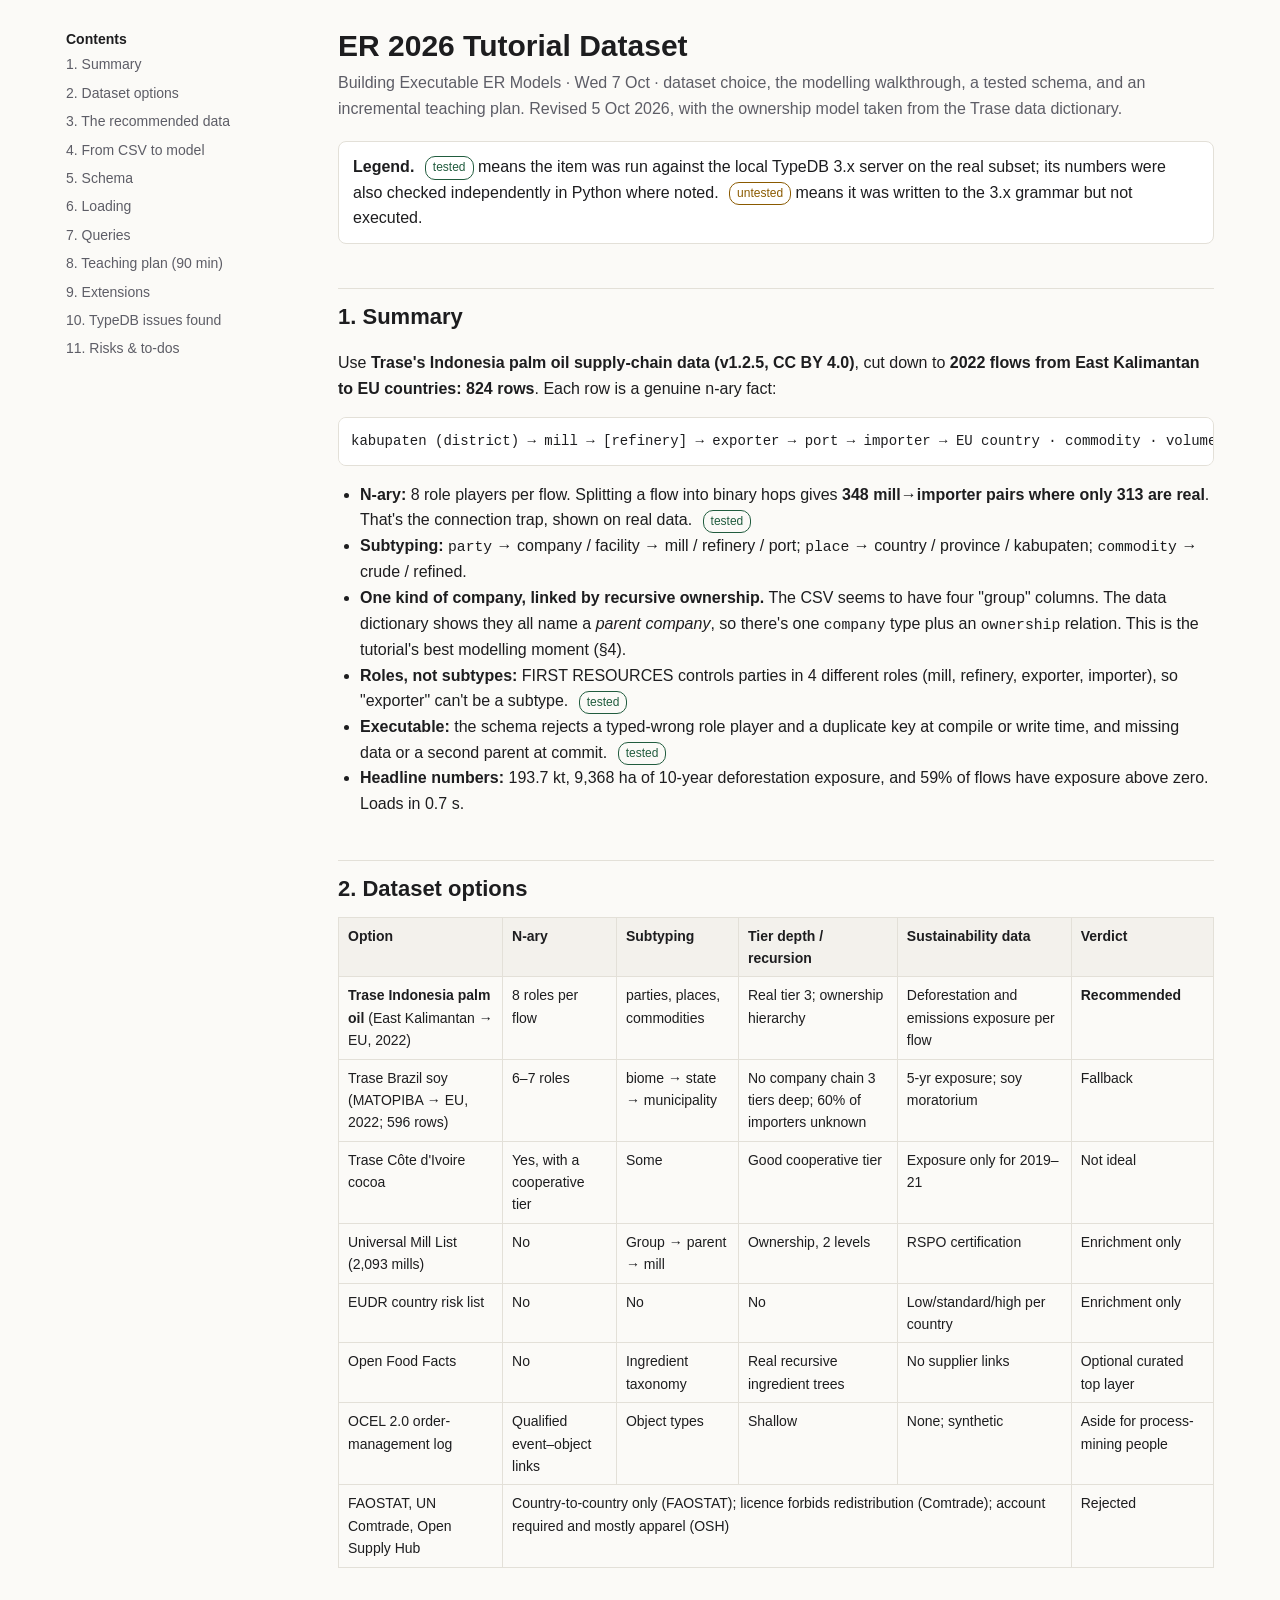
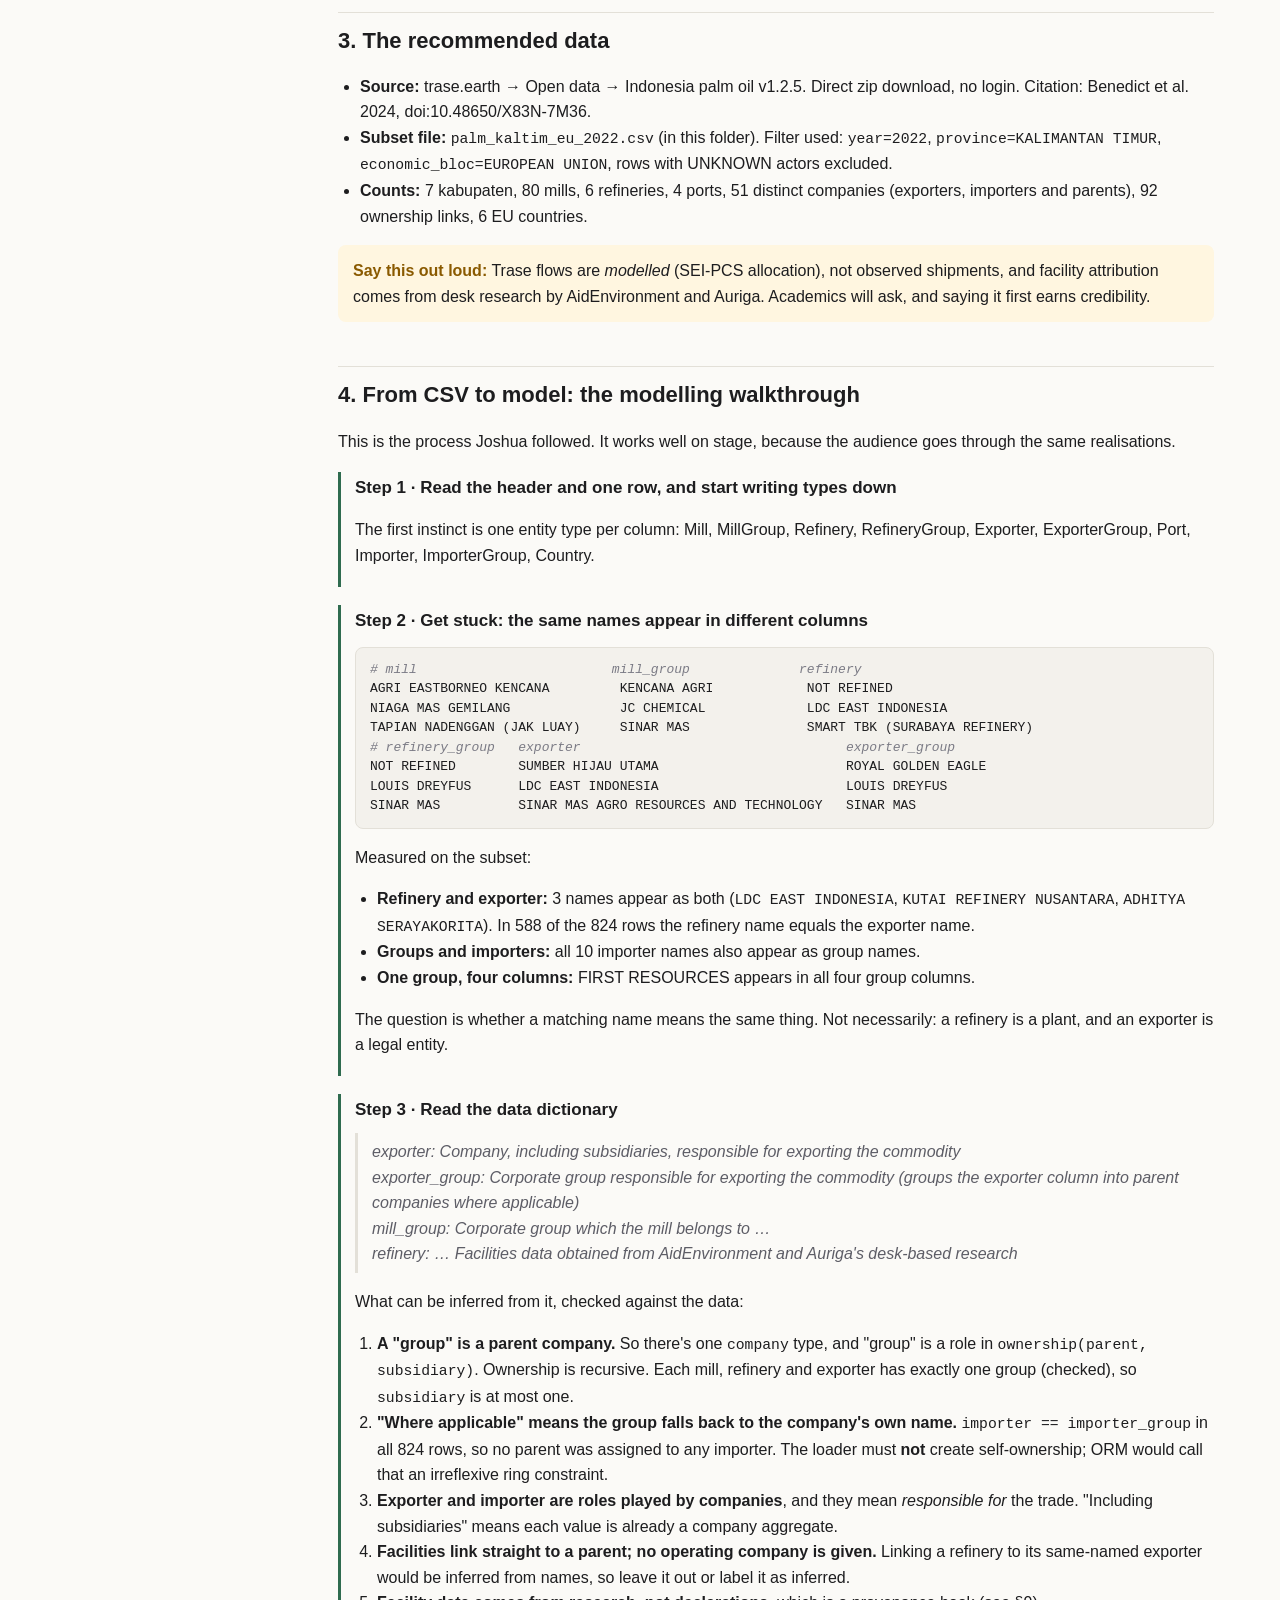
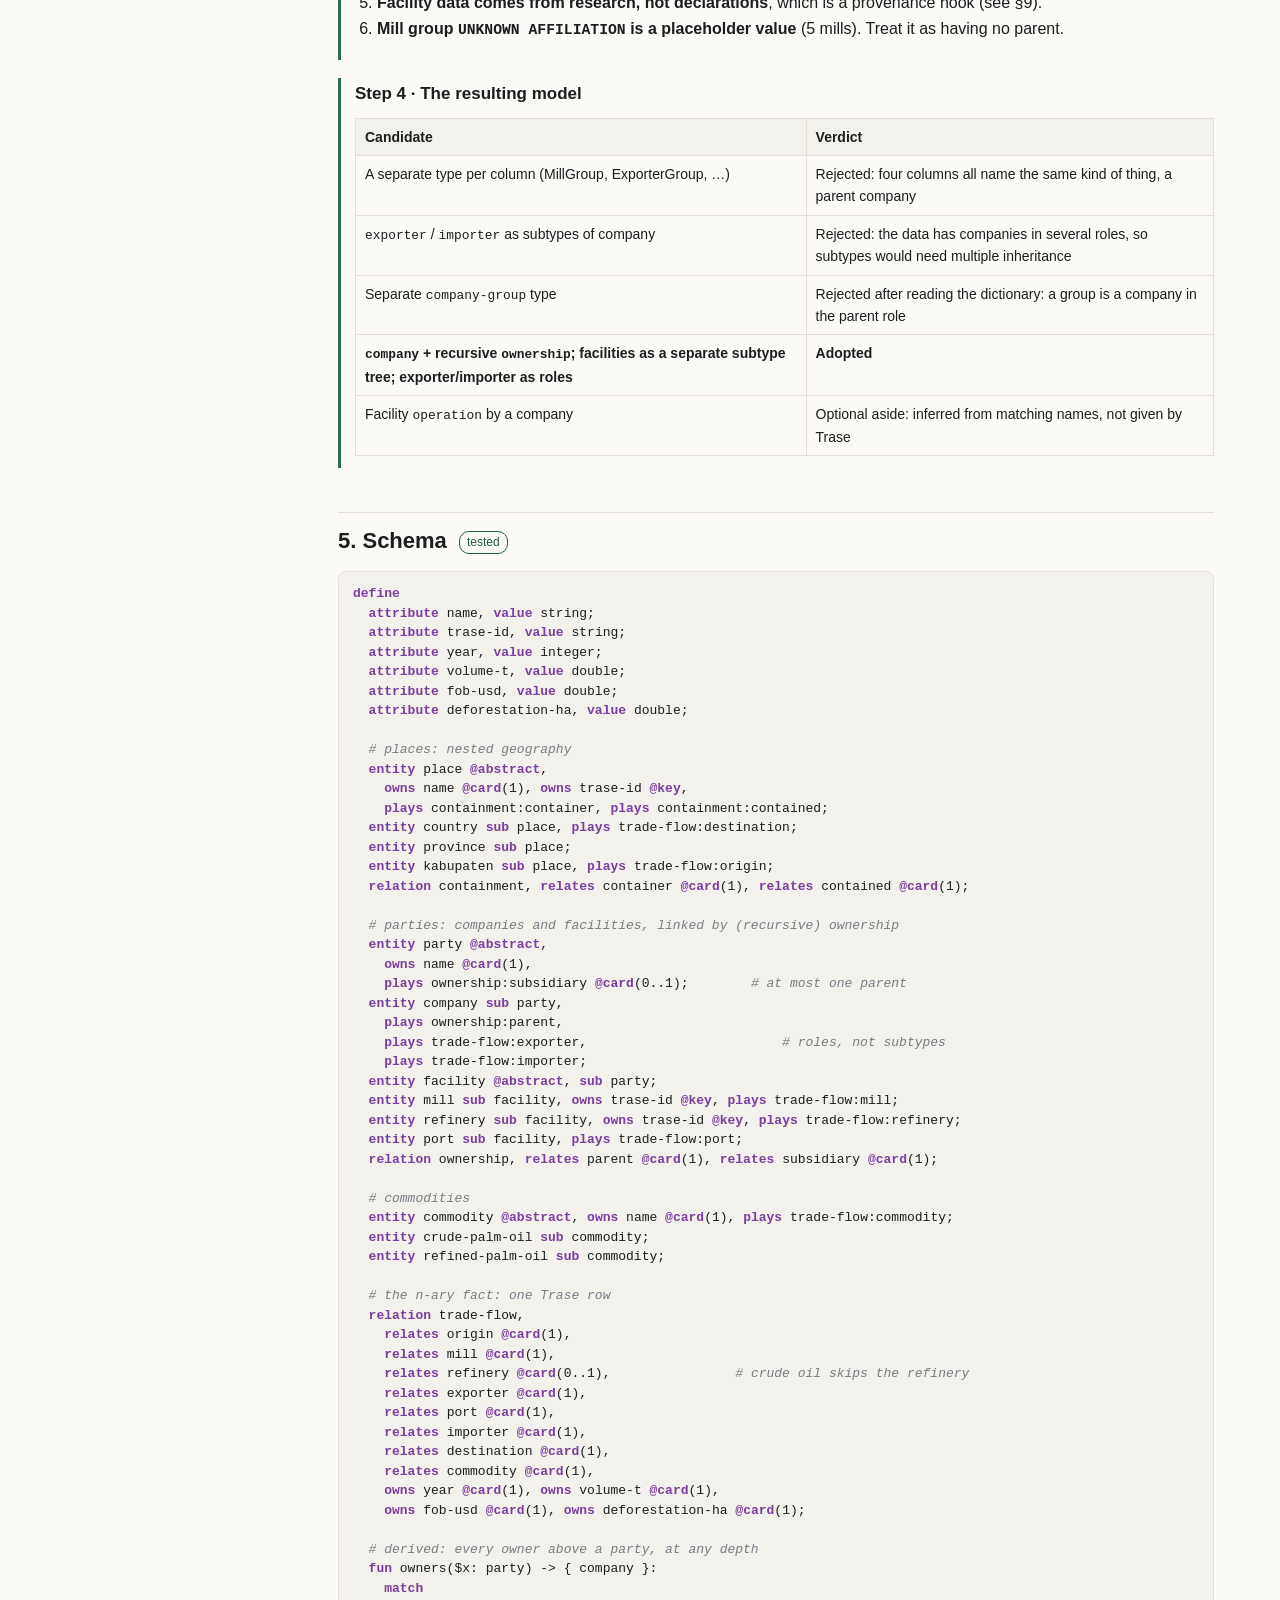
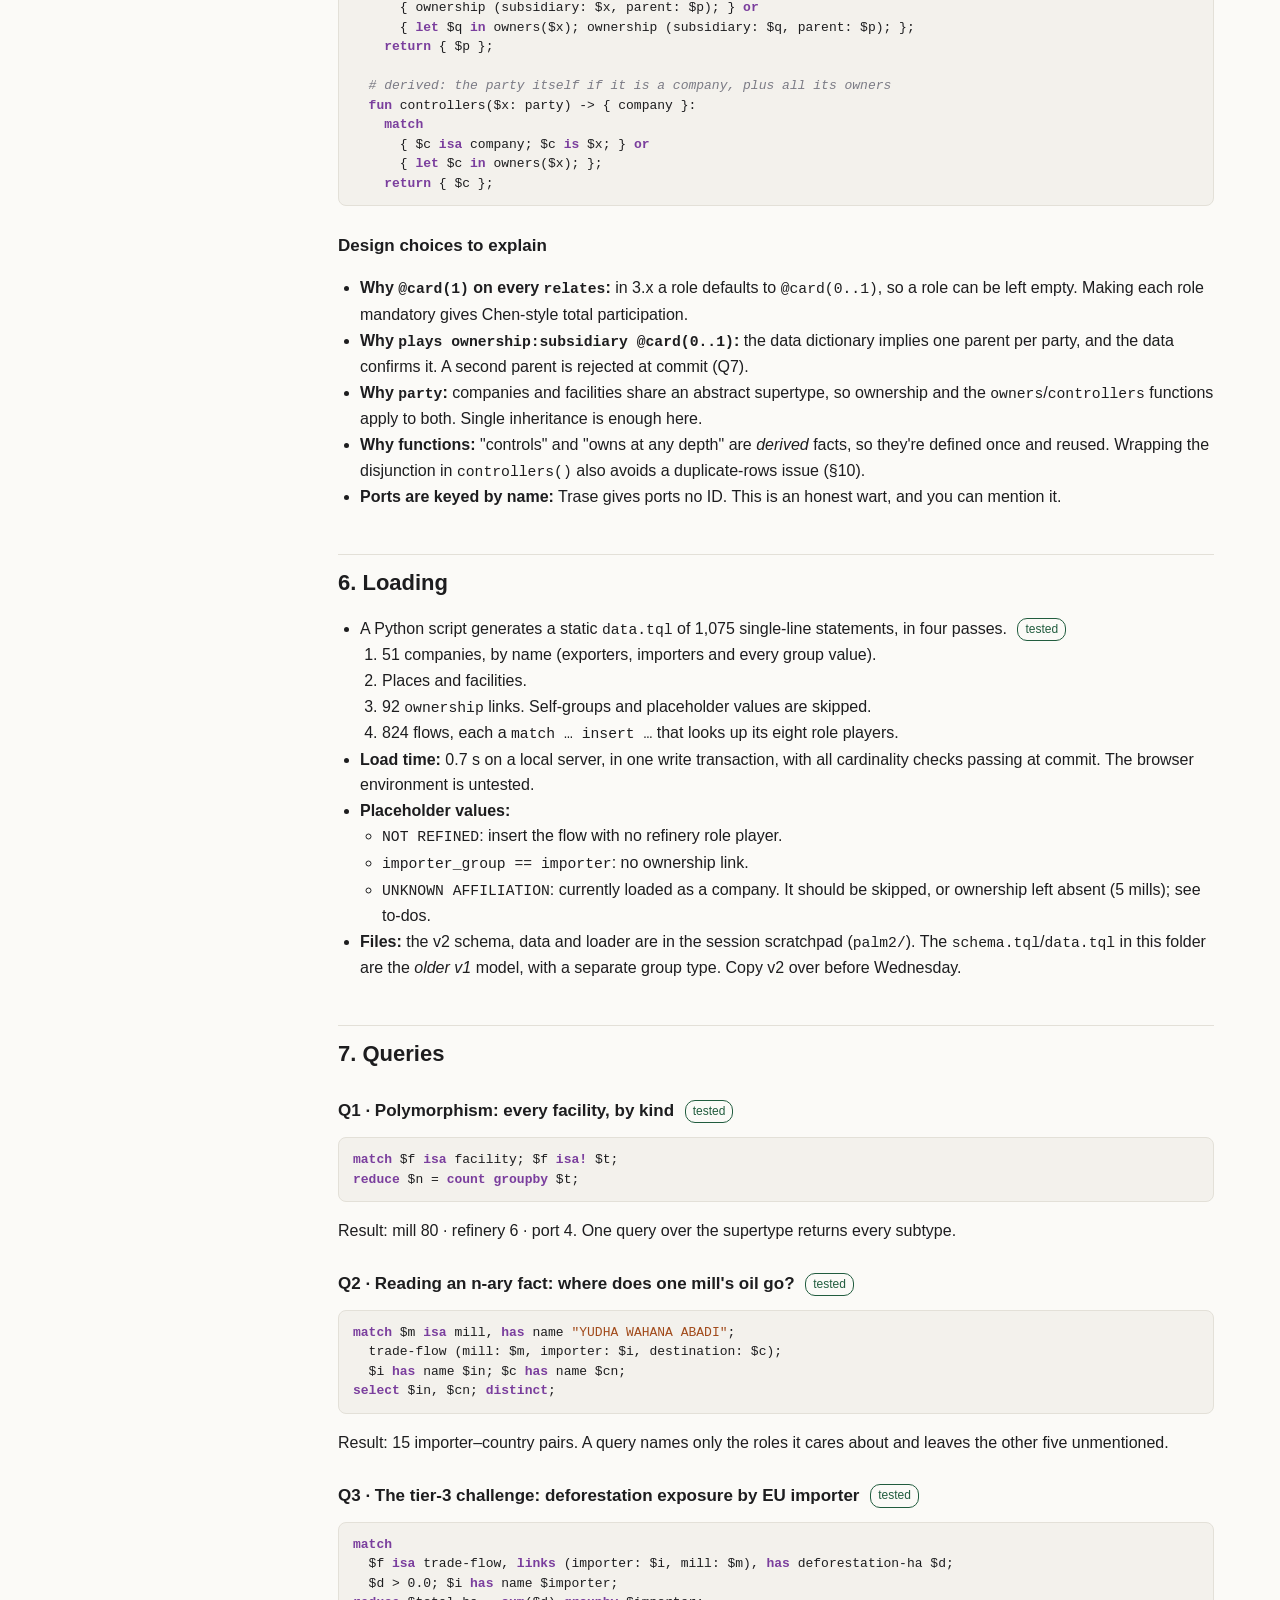
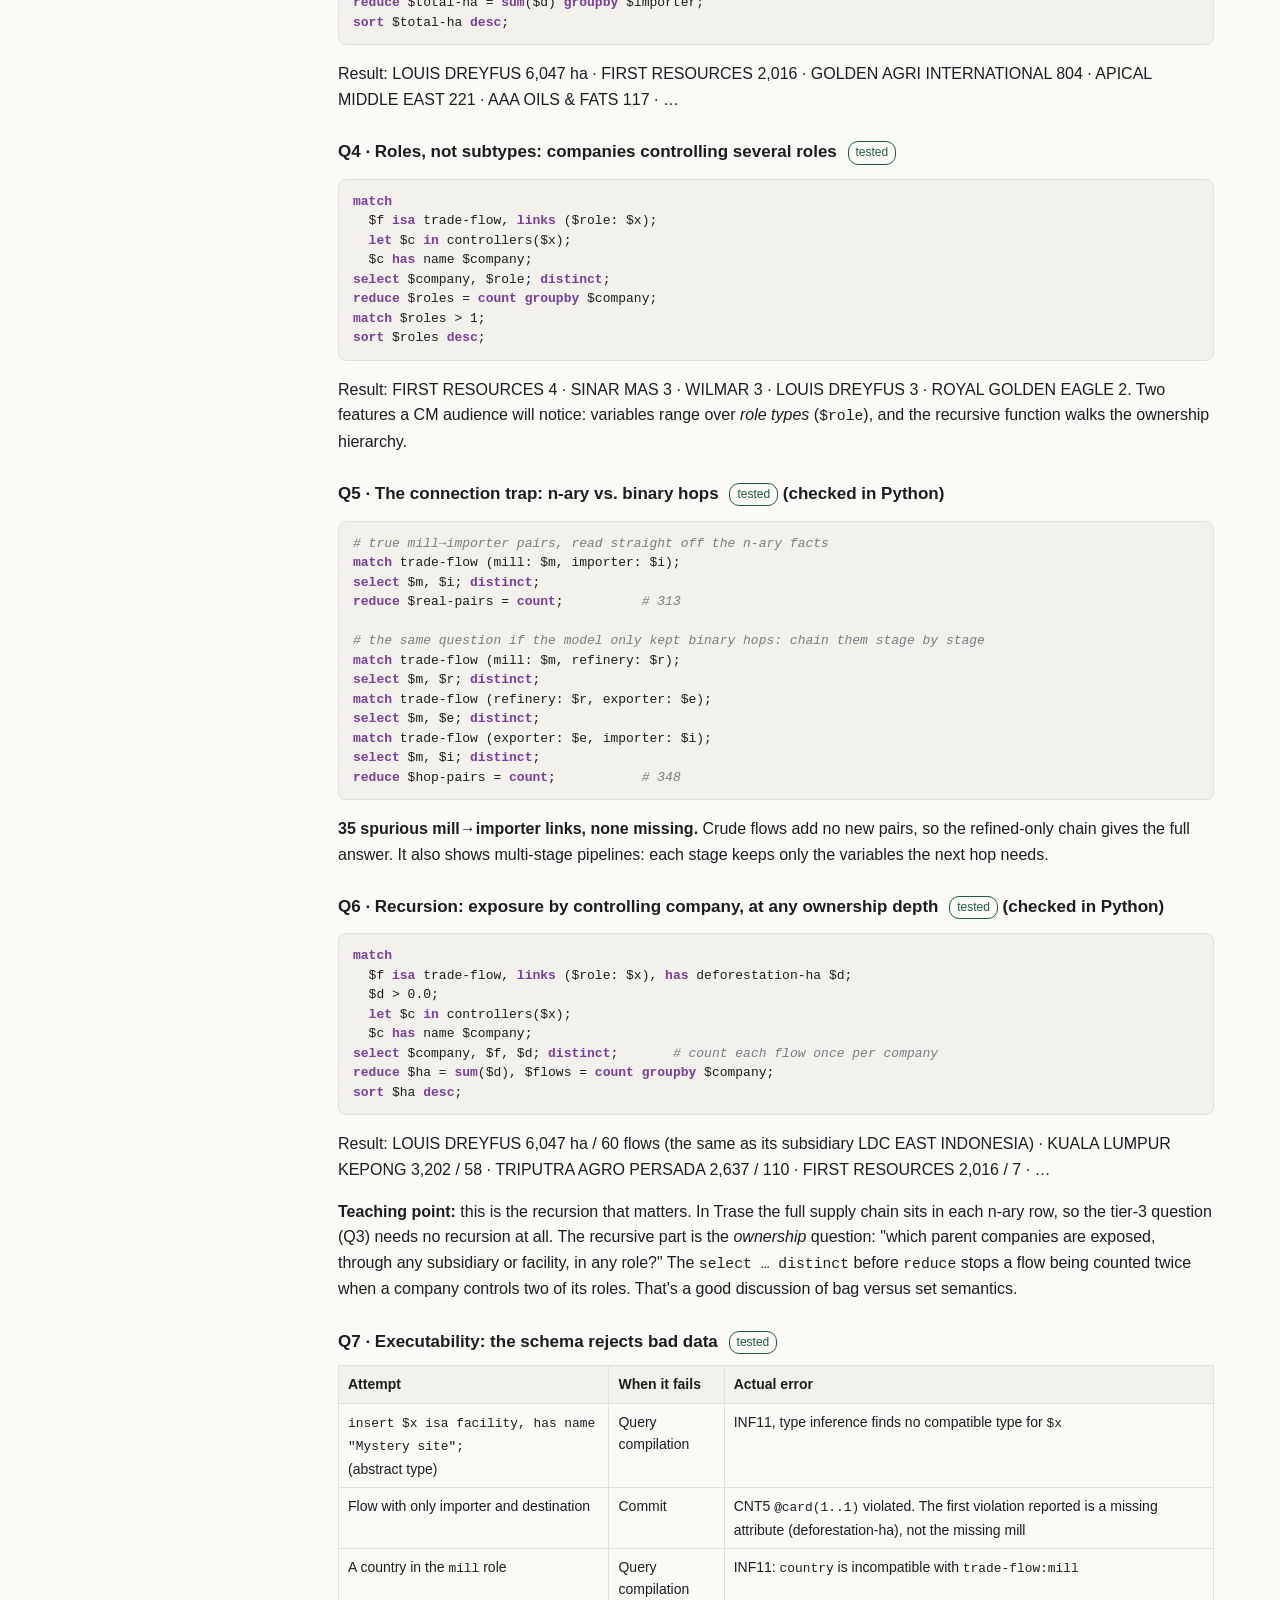
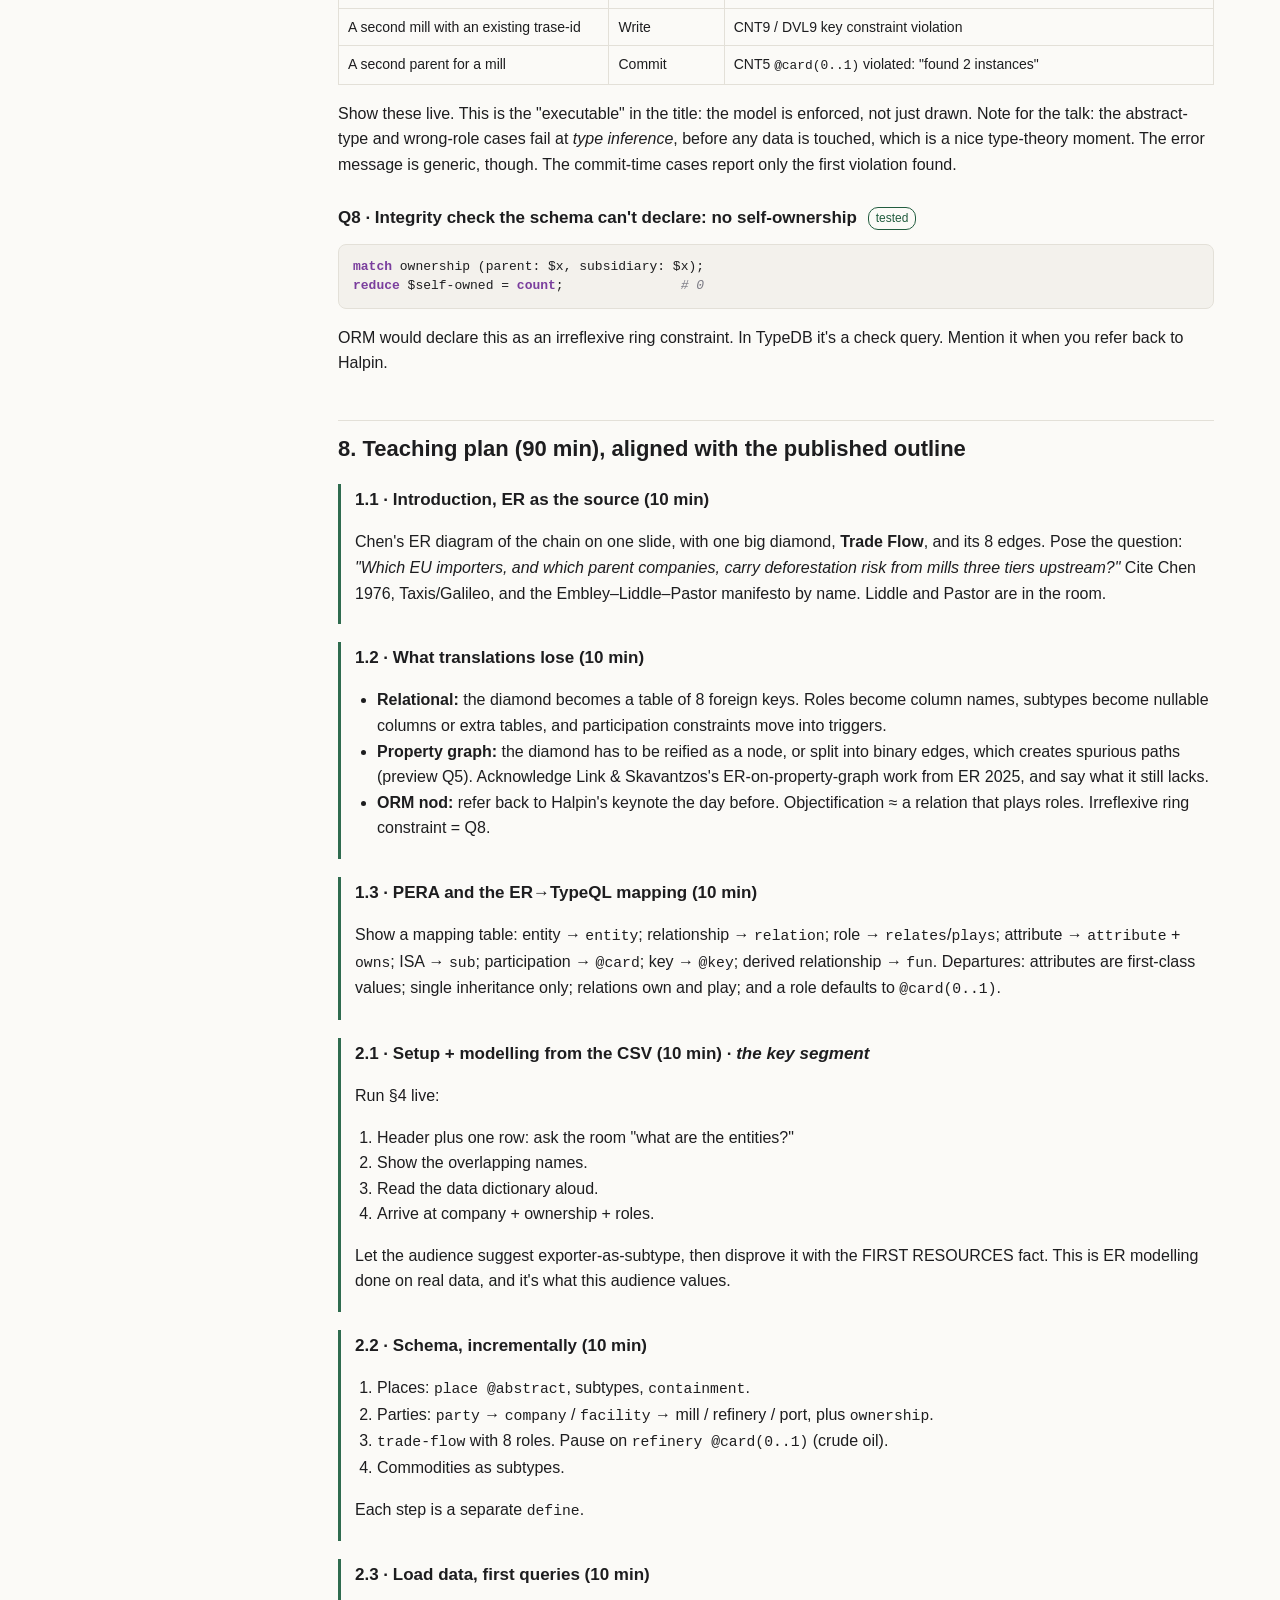
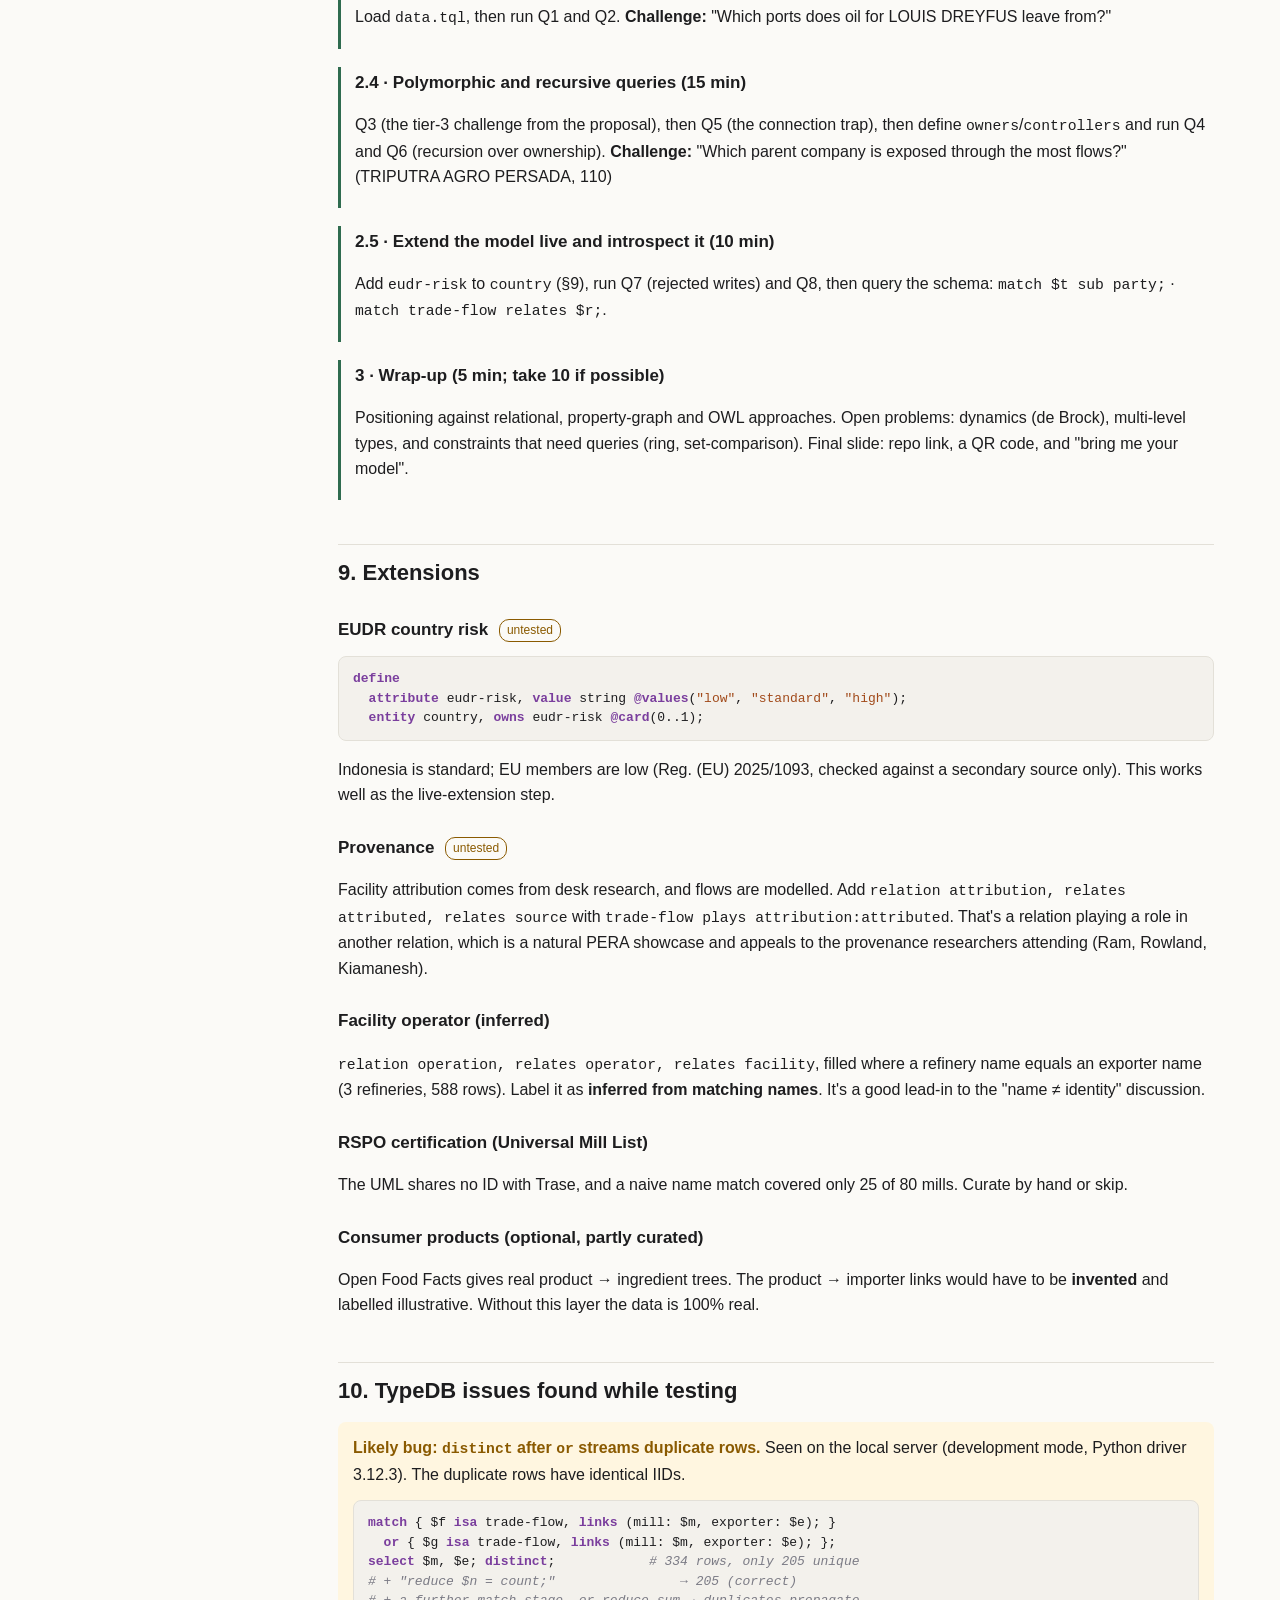
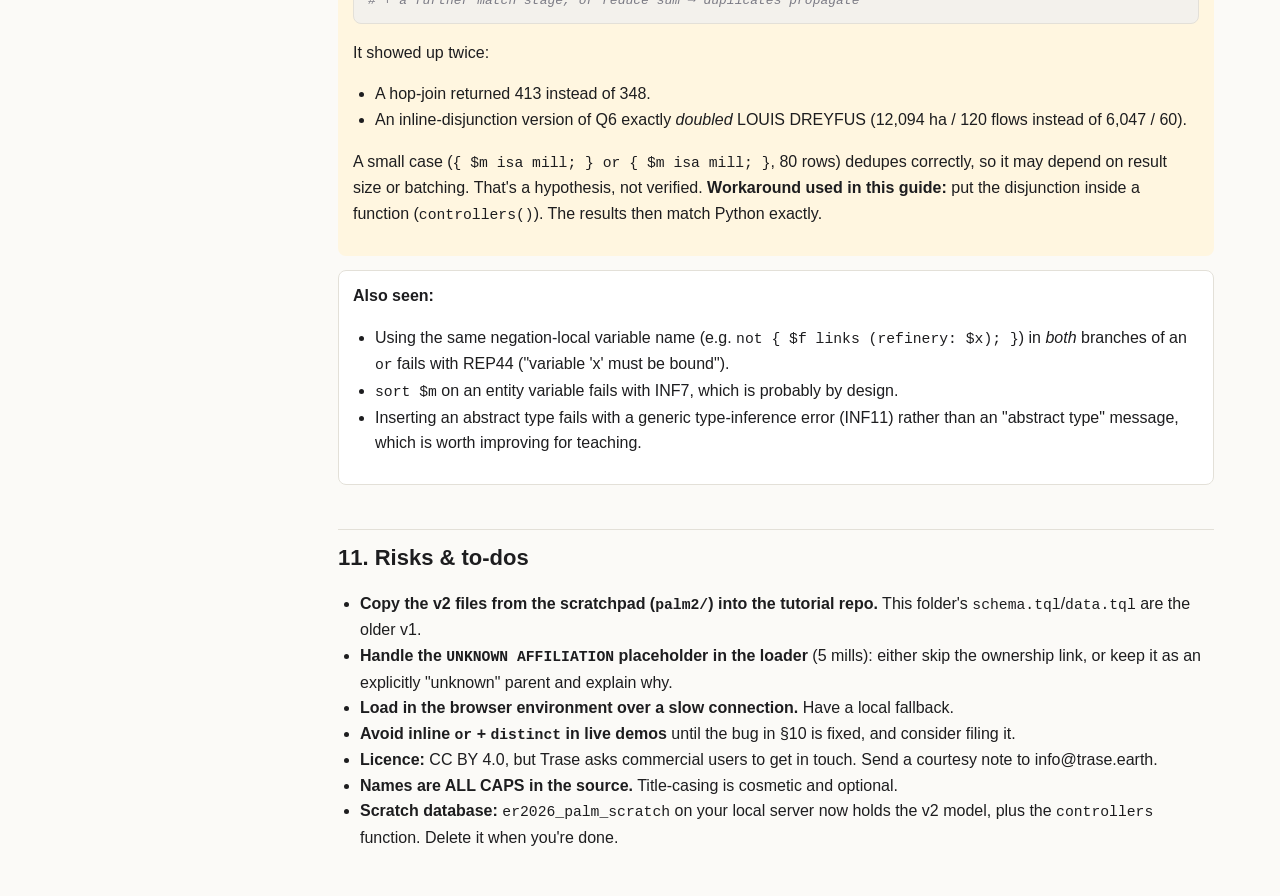
==== ER2026-tutorial-dataset-guide.html @ 36a93654 "WIP saving progress" ====
<!doctype html>
<html lang="en">
<head>
<meta charset="utf-8">
<meta name="viewport" content="width=device-width, initial-scale=1">
<title>ER 2026 Tutorial Dataset</title>
<style>
:root{--bg:#fbfaf7;--fg:#1d1d1f;--muted:#5d5d66;--card:#fff;--line:#e3e0d8;--accent:#2f6b4f;--warn-bg:#fff6e0;--warn:#8a5a00;--ok-bg:#e9f5ee;--ok:#215c3e;--code-bg:#f3f1ec;--kw:#7a3e9d;--str:#a14a1a;--cm:#7b7b85}
@media (prefers-color-scheme:dark){:root:not([data-theme="light"]){--bg:#16171a;--fg:#e8e6e1;--muted:#a3a3ad;--card:#1f2024;--line:#33343a;--accent:#7fc4a0;--warn-bg:#3a2e14;--warn:#f0c46a;--ok-bg:#183126;--ok:#9fdcb9;--code-bg:#24252a;--kw:#d29bf0;--str:#f0a477;--cm:#8d8d97}}
*{box-sizing:border-box}
body{margin:0;background:var(--bg);color:var(--fg);font:16px/1.6 -apple-system,BlinkMacSystemFont,"Segoe UI",Helvetica,Arial,sans-serif}
.wrap{display:grid;grid-template-columns:240px minmax(0,1fr);max-width:1180px;margin:0 auto;gap:32px;padding:0 16px}
nav{position:sticky;top:0;align-self:start;max-height:100vh;overflow:auto;padding:28px 0;font-size:14px}
nav a{display:block;color:var(--muted);text-decoration:none;padding:3px 0}
nav a:hover{color:var(--accent)}
main{padding:28px 0 80px;min-width:0}
h1{font-size:30px;line-height:1.2;margin:0 0 6px}
h2{font-size:22px;margin:44px 0 10px;padding-top:10px;border-top:1px solid var(--line)}
h3{font-size:17px;margin:26px 0 8px}
.sub{color:var(--muted);margin:0 0 20px}
pre{background:var(--code-bg);border:1px solid var(--line);border-radius:8px;padding:12px 14px;overflow-x:auto;font:13px/1.5 ui-monospace,SFMono-Regular,Menlo,monospace}
code{font-family:ui-monospace,SFMono-Regular,Menlo,monospace;font-size:.92em}
.k{color:var(--kw);font-weight:600}.s{color:var(--str)}.c{color:var(--cm);font-style:italic}
table{border-collapse:collapse;width:100%;font-size:14px;margin:10px 0;display:block;overflow-x:auto}
th,td{border:1px solid var(--line);padding:7px 9px;text-align:left;vertical-align:top}
th{background:var(--code-bg)}
.box{border-radius:8px;padding:12px 14px;margin:14px 0;border:1px solid var(--line);background:var(--card)}
.warn{background:var(--warn-bg);border-color:transparent}.warn>b:first-child{color:var(--warn)}
.ok{background:var(--ok-bg);border-color:transparent}.ok>b:first-child{color:var(--ok)}
.tag{display:inline-block;font-size:12px;padding:1px 7px;border-radius:10px;border:1px solid var(--line);color:var(--muted);margin-left:6px;vertical-align:middle;font-weight:400}
.tag.t{color:var(--ok);border-color:var(--ok)}.tag.u{color:var(--warn);border-color:var(--warn)}
.chain{font-family:ui-monospace,Menlo,monospace;font-size:14px;background:var(--card);border:1px solid var(--line);border-radius:8px;padding:12px;overflow-x:auto;white-space:nowrap}
.step{border-left:3px solid var(--accent);padding:2px 0 2px 14px;margin:18px 0}
.step h3{margin-top:0}
blockquote{margin:10px 0;padding:6px 14px;border-left:3px solid var(--line);color:var(--muted);font-style:italic}
ul,ol{padding-left:22px}
@media (max-width:800px){.wrap{grid-template-columns:1fr}nav{position:static;max-height:none;padding:16px 0 0;border-bottom:1px solid var(--line)}}
</style>
</head>
<body>
<div class="wrap">
<nav>
  <b>Contents</b>
  <a href="#tldr">1. Summary</a>
  <a href="#options">2. Dataset options</a>
  <a href="#trase">3. The recommended data</a>
  <a href="#modelling">4. From CSV to model</a>
  <a href="#schema">5. Schema</a>
  <a href="#load">6. Loading</a>
  <a href="#queries">7. Queries</a>
  <a href="#teach">8. Teaching plan (90 min)</a>
  <a href="#extend">9. Extensions</a>
  <a href="#bugs">10. TypeDB issues found</a>
  <a href="#risks">11. Risks &amp; to-dos</a>
</nav>
<main>
<h1>ER 2026 Tutorial Dataset</h1>
<p class="sub">Building Executable ER Models · Wed 7 Oct · dataset choice, the modelling walkthrough, a tested schema, and an incremental teaching plan. Revised 5 Oct 2026, with the ownership model taken from the Trase data dictionary.</p>

<div class="box"><b>Legend.</b> <span class="tag t">tested</span> means the item was run against the local TypeDB 3.x server on the real subset; its numbers were also checked independently in Python where noted. <span class="tag u">untested</span> means it was written to the 3.x grammar but not executed.</div>

<h2 id="tldr">1. Summary</h2>
<p>Use <b>Trase's Indonesia palm oil supply-chain data (v1.2.5, CC BY 4.0)</b>, cut down to <b>2022 flows from East Kalimantan to EU countries: 824 rows</b>. Each row is a genuine n-ary fact:</p>
<div class="chain">kabupaten (district) → mill → [refinery] → exporter → port → importer → EU country · commodity · volume · FOB value · 10-yr deforestation exposure</div>
<ul>
  <li><b>N-ary:</b> 8 role players per flow. Splitting a flow into binary hops gives <b>348 mill→importer pairs where only 313 are real</b>. That's the connection trap, shown on real data. <span class="tag t">tested</span></li>
  <li><b>Subtyping:</b> <code>party</code> → company / facility → mill / refinery / port; <code>place</code> → country / province / kabupaten; <code>commodity</code> → crude / refined.</li>
  <li><b>One kind of company, linked by recursive ownership.</b> The CSV seems to have four "group" columns. The data dictionary shows they all name a <i>parent company</i>, so there's one <code>company</code> type plus an <code>ownership</code> relation. This is the tutorial's best modelling moment (§4).</li>
  <li><b>Roles, not subtypes:</b> FIRST RESOURCES controls parties in 4 different roles (mill, refinery, exporter, importer), so "exporter" can't be a subtype. <span class="tag t">tested</span></li>
  <li><b>Executable:</b> the schema rejects a typed-wrong role player and a duplicate key at compile or write time, and missing data or a second parent at commit. <span class="tag t">tested</span></li>
  <li><b>Headline numbers:</b> 193.7 kt, 9,368 ha of 10-year deforestation exposure, and 59% of flows have exposure above zero. Loads in 0.7 s.</li>
</ul>

<h2 id="options">2. Dataset options</h2>
<table>
<tr><th>Option</th><th>N-ary</th><th>Subtyping</th><th>Tier depth / recursion</th><th>Sustainability data</th><th>Verdict</th></tr>
<tr><td><b>Trase Indonesia palm oil</b> (East Kalimantan → EU, 2022)</td><td>8 roles per flow</td><td>parties, places, commodities</td><td>Real tier 3; ownership hierarchy</td><td>Deforestation and emissions exposure per flow</td><td><b>Recommended</b></td></tr>
<tr><td>Trase Brazil soy (MATOPIBA → EU, 2022; 596 rows)</td><td>6–7 roles</td><td>biome → state → municipality</td><td>No company chain 3 tiers deep; 60% of importers unknown</td><td>5-yr exposure; soy moratorium</td><td>Fallback</td></tr>
<tr><td>Trase Côte d'Ivoire cocoa</td><td>Yes, with a cooperative tier</td><td>Some</td><td>Good cooperative tier</td><td>Exposure only for 2019–21</td><td>Not ideal</td></tr>
<tr><td>Universal Mill List (2,093 mills)</td><td>No</td><td>Group → parent → mill</td><td>Ownership, 2 levels</td><td>RSPO certification</td><td>Enrichment only</td></tr>
<tr><td>EUDR country risk list</td><td>No</td><td>No</td><td>No</td><td>Low/standard/high per country</td><td>Enrichment only</td></tr>
<tr><td>Open Food Facts</td><td>No</td><td>Ingredient taxonomy</td><td>Real recursive ingredient trees</td><td>No supplier links</td><td>Optional curated top layer</td></tr>
<tr><td>OCEL 2.0 order-management log</td><td>Qualified event–object links</td><td>Object types</td><td>Shallow</td><td>None; synthetic</td><td>Aside for process-mining people</td></tr>
<tr><td>FAOSTAT, UN Comtrade, Open Supply Hub</td><td colspan="4">Country-to-country only (FAOSTAT); licence forbids redistribution (Comtrade); account required and mostly apparel (OSH)</td><td>Rejected</td></tr>
</table>

<h2 id="trase">3. The recommended data</h2>
<ul>
  <li><b>Source:</b> trase.earth → Open data → Indonesia palm oil v1.2.5. Direct zip download, no login. Citation: Benedict et al. 2024, doi:10.48650/X83N-7M36.</li>
  <li><b>Subset file:</b> <code>palm_kaltim_eu_2022.csv</code> (in this folder). Filter used: <code>year=2022</code>, <code>province=KALIMANTAN TIMUR</code>, <code>economic_bloc=EUROPEAN UNION</code>, rows with UNKNOWN actors excluded.</li>
  <li><b>Counts:</b> 7 kabupaten, 80 mills, 6 refineries, 4 ports, 51 distinct companies (exporters, importers and parents), 92 ownership links, 6 EU countries.</li>
</ul>
<div class="box warn"><b>Say this out loud:</b> Trase flows are <i>modelled</i> (SEI-PCS allocation), not observed shipments, and facility attribution comes from desk research by AidEnvironment and Auriga. Academics will ask, and saying it first earns credibility.</div>

<h2 id="modelling">4. From CSV to model: the modelling walkthrough</h2>
<p>This is the process Joshua followed. It works well on stage, because the audience goes through the same realisations.</p>

<div class="step"><h3>Step 1 · Read the header and one row, and start writing types down</h3>
<p>The first instinct is one entity type per column: Mill, MillGroup, Refinery, RefineryGroup, Exporter, ExporterGroup, Port, Importer, ImporterGroup, Country.</p></div>

<div class="step"><h3>Step 2 · Get stuck: the same names appear in different columns</h3>
<pre><span class="c"># mill                         mill_group              refinery</span>
AGRI EASTBORNEO KENCANA         KENCANA AGRI            NOT REFINED
NIAGA MAS GEMILANG              JC CHEMICAL             LDC EAST INDONESIA
TAPIAN NADENGGAN (JAK LUAY)     SINAR MAS               SMART TBK (SURABAYA REFINERY)
<span class="c"># refinery_group   exporter                                  exporter_group</span>
NOT REFINED        SUMBER HIJAU UTAMA                        ROYAL GOLDEN EAGLE
LOUIS DREYFUS      LDC EAST INDONESIA                        LOUIS DREYFUS
SINAR MAS          SINAR MAS AGRO RESOURCES AND TECHNOLOGY   SINAR MAS</pre>
<p>Measured on the subset:</p>
<ul>
<li><b>Refinery and exporter:</b> 3 names appear as both (<code>LDC EAST INDONESIA</code>, <code>KUTAI REFINERY NUSANTARA</code>, <code>ADHITYA SERAYAKORITA</code>). In 588 of the 824 rows the refinery name equals the exporter name.</li>
<li><b>Groups and importers:</b> all 10 importer names also appear as group names.</li>
<li><b>One group, four columns:</b> FIRST RESOURCES appears in all four group columns.</li>
</ul>
<p>The question is whether a matching name means the same thing. Not necessarily: a refinery is a plant, and an exporter is a legal entity.</p></div>

<div class="step"><h3>Step 3 · Read the data dictionary</h3>
<blockquote>exporter: Company, including subsidiaries, responsible for exporting the commodity<br>
exporter_group: Corporate group responsible for exporting the commodity (groups the exporter column into parent companies where applicable)<br>
mill_group: Corporate group which the mill belongs to …<br>
refinery: … Facilities data obtained from AidEnvironment and Auriga's desk-based research</blockquote>
<p>What can be inferred from it, checked against the data:</p>
<ol>
<li><b>A "group" is a parent company.</b> So there's one <code>company</code> type, and "group" is a role in <code>ownership(parent, subsidiary)</code>. Ownership is recursive. Each mill, refinery and exporter has exactly one group (checked), so <code>subsidiary</code> is at most one.</li>
<li><b>"Where applicable" means the group falls back to the company's own name.</b> <code>importer == importer_group</code> in all 824 rows, so no parent was assigned to any importer. The loader must <b>not</b> create self-ownership; ORM would call that an irreflexive ring constraint.</li>
<li><b>Exporter and importer are roles played by companies</b>, and they mean <i>responsible for</i> the trade. "Including subsidiaries" means each value is already a company aggregate.</li>
<li><b>Facilities link straight to a parent; no operating company is given.</b> Linking a refinery to its same-named exporter would be inferred from names, so leave it out or label it as inferred.</li>
<li><b>Facility data comes from research, not declarations</b>, which is a provenance hook (see §9).</li>
<li><b>Mill group <code>UNKNOWN AFFILIATION</code> is a placeholder value</b> (5 mills). Treat it as having no parent.</li>
</ol></div>

<div class="step"><h3>Step 4 · The resulting model</h3>
<table>
<tr><th>Candidate</th><th>Verdict</th></tr>
<tr><td>A separate type per column (MillGroup, ExporterGroup, …)</td><td>Rejected: four columns all name the same kind of thing, a parent company</td></tr>
<tr><td><code>exporter</code> / <code>importer</code> as subtypes of company</td><td>Rejected: the data has companies in several roles, so subtypes would need multiple inheritance</td></tr>
<tr><td>Separate <code>company-group</code> type</td><td>Rejected after reading the dictionary: a group is a company in the parent role</td></tr>
<tr><td><b><code>company</code> + recursive <code>ownership</code>; facilities as a separate subtype tree; exporter/importer as roles</b></td><td><b>Adopted</b></td></tr>
<tr><td>Facility <code>operation</code> by a company</td><td>Optional aside: inferred from matching names, not given by Trase</td></tr>
</table></div>

<h2 id="schema">5. Schema <span class="tag t">tested</span></h2>
<pre><span class="k">define</span>
  <span class="k">attribute</span> name, <span class="k">value</span> string;
  <span class="k">attribute</span> trase-id, <span class="k">value</span> string;
  <span class="k">attribute</span> year, <span class="k">value</span> integer;
  <span class="k">attribute</span> volume-t, <span class="k">value</span> double;
  <span class="k">attribute</span> fob-usd, <span class="k">value</span> double;
  <span class="k">attribute</span> deforestation-ha, <span class="k">value</span> double;

  <span class="c"># places: nested geography</span>
  <span class="k">entity</span> place <span class="k">@abstract</span>,
    <span class="k">owns</span> name <span class="k">@card</span>(1), <span class="k">owns</span> trase-id <span class="k">@key</span>,
    <span class="k">plays</span> containment:container, <span class="k">plays</span> containment:contained;
  <span class="k">entity</span> country <span class="k">sub</span> place, <span class="k">plays</span> trade-flow:destination;
  <span class="k">entity</span> province <span class="k">sub</span> place;
  <span class="k">entity</span> kabupaten <span class="k">sub</span> place, <span class="k">plays</span> trade-flow:origin;
  <span class="k">relation</span> containment, <span class="k">relates</span> container <span class="k">@card</span>(1), <span class="k">relates</span> contained <span class="k">@card</span>(1);

  <span class="c"># parties: companies and facilities, linked by (recursive) ownership</span>
  <span class="k">entity</span> party <span class="k">@abstract</span>,
    <span class="k">owns</span> name <span class="k">@card</span>(1),
    <span class="k">plays</span> ownership:subsidiary <span class="k">@card</span>(0..1);        <span class="c"># at most one parent</span>
  <span class="k">entity</span> company <span class="k">sub</span> party,
    <span class="k">plays</span> ownership:parent,
    <span class="k">plays</span> trade-flow:exporter,                         <span class="c"># roles, not subtypes</span>
    <span class="k">plays</span> trade-flow:importer;
  <span class="k">entity</span> facility <span class="k">@abstract</span>, <span class="k">sub</span> party;
  <span class="k">entity</span> mill <span class="k">sub</span> facility, <span class="k">owns</span> trase-id <span class="k">@key</span>, <span class="k">plays</span> trade-flow:mill;
  <span class="k">entity</span> refinery <span class="k">sub</span> facility, <span class="k">owns</span> trase-id <span class="k">@key</span>, <span class="k">plays</span> trade-flow:refinery;
  <span class="k">entity</span> port <span class="k">sub</span> facility, <span class="k">plays</span> trade-flow:port;
  <span class="k">relation</span> ownership, <span class="k">relates</span> parent <span class="k">@card</span>(1), <span class="k">relates</span> subsidiary <span class="k">@card</span>(1);

  <span class="c"># commodities</span>
  <span class="k">entity</span> commodity <span class="k">@abstract</span>, <span class="k">owns</span> name <span class="k">@card</span>(1), <span class="k">plays</span> trade-flow:commodity;
  <span class="k">entity</span> crude-palm-oil <span class="k">sub</span> commodity;
  <span class="k">entity</span> refined-palm-oil <span class="k">sub</span> commodity;

  <span class="c"># the n-ary fact: one Trase row</span>
  <span class="k">relation</span> trade-flow,
    <span class="k">relates</span> origin <span class="k">@card</span>(1),
    <span class="k">relates</span> mill <span class="k">@card</span>(1),
    <span class="k">relates</span> refinery <span class="k">@card</span>(0..1),                <span class="c"># crude oil skips the refinery</span>
    <span class="k">relates</span> exporter <span class="k">@card</span>(1),
    <span class="k">relates</span> port <span class="k">@card</span>(1),
    <span class="k">relates</span> importer <span class="k">@card</span>(1),
    <span class="k">relates</span> destination <span class="k">@card</span>(1),
    <span class="k">relates</span> commodity <span class="k">@card</span>(1),
    <span class="k">owns</span> year <span class="k">@card</span>(1), <span class="k">owns</span> volume-t <span class="k">@card</span>(1),
    <span class="k">owns</span> fob-usd <span class="k">@card</span>(1), <span class="k">owns</span> deforestation-ha <span class="k">@card</span>(1);

  <span class="c"># derived: every owner above a party, at any depth</span>
  <span class="k">fun</span> owners($x: party) -&gt; { company }:
    <span class="k">match</span>
      { ownership (subsidiary: $x, parent: $p); } <span class="k">or</span>
      { <span class="k">let</span> $q <span class="k">in</span> owners($x); ownership (subsidiary: $q, parent: $p); };
    <span class="k">return</span> { $p };

  <span class="c"># derived: the party itself if it is a company, plus all its owners</span>
  <span class="k">fun</span> controllers($x: party) -&gt; { company }:
    <span class="k">match</span>
      { $c <span class="k">isa</span> company; $c <span class="k">is</span> $x; } <span class="k">or</span>
      { <span class="k">let</span> $c <span class="k">in</span> owners($x); };
    <span class="k">return</span> { $c };</pre>
<h3>Design choices to explain</h3>
<ul>
  <li><b>Why <code>@card(1)</code> on every <code>relates</code>:</b> in 3.x a role defaults to <code>@card(0..1)</code>, so a role can be left empty. Making each role mandatory gives Chen-style total participation.</li>
  <li><b>Why <code>plays ownership:subsidiary @card(0..1)</code>:</b> the data dictionary implies one parent per party, and the data confirms it. A second parent is rejected at commit (Q7).</li>
  <li><b>Why <code>party</code>:</b> companies and facilities share an abstract supertype, so ownership and the <code>owners</code>/<code>controllers</code> functions apply to both. Single inheritance is enough here.</li>
  <li><b>Why functions:</b> "controls" and "owns at any depth" are <i>derived</i> facts, so they're defined once and reused. Wrapping the disjunction in <code>controllers()</code> also avoids a duplicate-rows issue (§10).</li>
  <li><b>Ports are keyed by name:</b> Trase gives ports no ID. This is an honest wart, and you can mention it.</li>
</ul>

<h2 id="load">6. Loading</h2>
<ul>
  <li>A Python script generates a static <code>data.tql</code> of 1,075 single-line statements, in four passes. <span class="tag t">tested</span>
    <ol>
      <li>51 companies, by name (exporters, importers and every group value).</li>
      <li>Places and facilities.</li>
      <li>92 <code>ownership</code> links. Self-groups and placeholder values are skipped.</li>
      <li>824 flows, each a <code>match … insert …</code> that looks up its eight role players.</li>
    </ol>
  </li>
  <li><b>Load time:</b> 0.7 s on a local server, in one write transaction, with all cardinality checks passing at commit. The browser environment is untested.</li>
  <li><b>Placeholder values:</b>
    <ul>
      <li><code>NOT REFINED</code>: insert the flow with no refinery role player.</li>
      <li><code>importer_group == importer</code>: no ownership link.</li>
      <li><code>UNKNOWN AFFILIATION</code>: currently loaded as a company. It should be skipped, or ownership left absent (5 mills); see to-dos.</li>
    </ul>
  </li>
  <li><b>Files:</b> the v2 schema, data and loader are in the session scratchpad (<code>palm2/</code>). The <code>schema.tql</code>/<code>data.tql</code> in this folder are the <i>older v1</i> model, with a separate group type. Copy v2 over before Wednesday.</li>
</ul>

<h2 id="queries">7. Queries</h2>

<h3>Q1 · Polymorphism: every facility, by kind <span class="tag t">tested</span></h3>
<pre><span class="k">match</span> $f <span class="k">isa</span> facility; $f <span class="k">isa!</span> $t;
<span class="k">reduce</span> $n = <span class="k">count</span> <span class="k">groupby</span> $t;</pre>
<p>Result: mill 80 · refinery 6 · port 4. One query over the supertype returns every subtype.</p>

<h3>Q2 · Reading an n-ary fact: where does one mill's oil go? <span class="tag t">tested</span></h3>
<pre><span class="k">match</span> $m <span class="k">isa</span> mill, <span class="k">has</span> name <span class="s">"YUDHA WAHANA ABADI"</span>;
  trade-flow (mill: $m, importer: $i, destination: $c);
  $i <span class="k">has</span> name $in; $c <span class="k">has</span> name $cn;
<span class="k">select</span> $in, $cn; <span class="k">distinct</span>;</pre>
<p>Result: 15 importer–country pairs. A query names only the roles it cares about and leaves the other five unmentioned.</p>

<h3>Q3 · The tier-3 challenge: deforestation exposure by EU importer <span class="tag t">tested</span></h3>
<pre><span class="k">match</span>
  $f <span class="k">isa</span> trade-flow, <span class="k">links</span> (importer: $i, mill: $m), <span class="k">has</span> deforestation-ha $d;
  $d &gt; 0.0; $i <span class="k">has</span> name $importer;
<span class="k">reduce</span> $total-ha = <span class="k">sum</span>($d) <span class="k">groupby</span> $importer;
<span class="k">sort</span> $total-ha <span class="k">desc</span>;</pre>
<p>Result: LOUIS DREYFUS 6,047 ha · FIRST RESOURCES 2,016 · GOLDEN AGRI INTERNATIONAL 804 · APICAL MIDDLE EAST 221 · AAA OILS &amp; FATS 117 · …</p>

<h3>Q4 · Roles, not subtypes: companies controlling several roles <span class="tag t">tested</span></h3>
<pre><span class="k">match</span>
  $f <span class="k">isa</span> trade-flow, <span class="k">links</span> ($role: $x);
  <span class="k">let</span> $c <span class="k">in</span> controllers($x);
  $c <span class="k">has</span> name $company;
<span class="k">select</span> $company, $role; <span class="k">distinct</span>;
<span class="k">reduce</span> $roles = <span class="k">count</span> <span class="k">groupby</span> $company;
<span class="k">match</span> $roles &gt; 1;
<span class="k">sort</span> $roles <span class="k">desc</span>;</pre>
<p>Result: FIRST RESOURCES 4 · SINAR MAS 3 · WILMAR 3 · LOUIS DREYFUS 3 · ROYAL GOLDEN EAGLE 2. Two features a CM audience will notice: variables range over <i>role types</i> (<code>$role</code>), and the recursive function walks the ownership hierarchy.</p>

<h3>Q5 · The connection trap: n-ary vs. binary hops <span class="tag t">tested</span> (checked in Python)</h3>
<pre><span class="c"># true mill→importer pairs, read straight off the n-ary facts</span>
<span class="k">match</span> trade-flow (mill: $m, importer: $i);
<span class="k">select</span> $m, $i; <span class="k">distinct</span>;
<span class="k">reduce</span> $real-pairs = <span class="k">count</span>;          <span class="c"># 313</span>

<span class="c"># the same question if the model only kept binary hops: chain them stage by stage</span>
<span class="k">match</span> trade-flow (mill: $m, refinery: $r);
<span class="k">select</span> $m, $r; <span class="k">distinct</span>;
<span class="k">match</span> trade-flow (refinery: $r, exporter: $e);
<span class="k">select</span> $m, $e; <span class="k">distinct</span>;
<span class="k">match</span> trade-flow (exporter: $e, importer: $i);
<span class="k">select</span> $m, $i; <span class="k">distinct</span>;
<span class="k">reduce</span> $hop-pairs = <span class="k">count</span>;           <span class="c"># 348</span></pre>
<p><b>35 spurious mill→importer links, none missing.</b> Crude flows add no new pairs, so the refined-only chain gives the full answer. It also shows multi-stage pipelines: each stage keeps only the variables the next hop needs.</p>

<h3>Q6 · Recursion: exposure by controlling company, at any ownership depth <span class="tag t">tested</span> (checked in Python)</h3>
<pre><span class="k">match</span>
  $f <span class="k">isa</span> trade-flow, <span class="k">links</span> ($role: $x), <span class="k">has</span> deforestation-ha $d;
  $d &gt; 0.0;
  <span class="k">let</span> $c <span class="k">in</span> controllers($x);
  $c <span class="k">has</span> name $company;
<span class="k">select</span> $company, $f, $d; <span class="k">distinct</span>;       <span class="c"># count each flow once per company</span>
<span class="k">reduce</span> $ha = <span class="k">sum</span>($d), $flows = <span class="k">count</span> <span class="k">groupby</span> $company;
<span class="k">sort</span> $ha <span class="k">desc</span>;</pre>
<p>Result: LOUIS DREYFUS 6,047 ha / 60 flows (the same as its subsidiary LDC EAST INDONESIA) · KUALA LUMPUR KEPONG 3,202 / 58 · TRIPUTRA AGRO PERSADA 2,637 / 110 · FIRST RESOURCES 2,016 / 7 · …</p>
<p><b>Teaching point:</b> this is the recursion that matters. In Trase the full supply chain sits in each n-ary row, so the tier-3 question (Q3) needs no recursion at all. The recursive part is the <i>ownership</i> question: "which parent companies are exposed, through any subsidiary or facility, in any role?" The <code>select … distinct</code> before <code>reduce</code> stops a flow being counted twice when a company controls two of its roles. That's a good discussion of bag versus set semantics.</p>

<h3>Q7 · Executability: the schema rejects bad data <span class="tag t">tested</span></h3>
<table>
<tr><th>Attempt</th><th>When it fails</th><th>Actual error</th></tr>
<tr><td><code>insert $x isa facility, has name "Mystery site";</code><br>(abstract type)</td><td>Query compilation</td><td>INF11, type inference finds no compatible type for <code>$x</code></td></tr>
<tr><td>Flow with only importer and destination</td><td>Commit</td><td>CNT5 <code>@card(1..1)</code> violated. The first violation reported is a missing attribute (deforestation-ha), not the missing mill</td></tr>
<tr><td>A country in the <code>mill</code> role</td><td>Query compilation</td><td>INF11: <code>country</code> is incompatible with <code>trade-flow:mill</code></td></tr>
<tr><td>A second mill with an existing trase-id</td><td>Write</td><td>CNT9 / DVL9 key constraint violation</td></tr>
<tr><td>A second parent for a mill</td><td>Commit</td><td>CNT5 <code>@card(0..1)</code> violated: "found 2 instances"</td></tr>
</table>
<p>Show these live. This is the "executable" in the title: the model is enforced, not just drawn. Note for the talk: the abstract-type and wrong-role cases fail at <i>type inference</i>, before any data is touched, which is a nice type-theory moment. The error message is generic, though. The commit-time cases report only the first violation found.</p>

<h3>Q8 · Integrity check the schema can't declare: no self-ownership <span class="tag t">tested</span></h3>
<pre><span class="k">match</span> ownership (parent: $x, subsidiary: $x);
<span class="k">reduce</span> $self-owned = <span class="k">count</span>;               <span class="c"># 0</span></pre>
<p>ORM would declare this as an irreflexive ring constraint. In TypeDB it's a check query. Mention it when you refer back to Halpin.</p>

<h2 id="teach">8. Teaching plan (90 min), aligned with the published outline</h2>

<div class="step"><h3>1.1 · Introduction, ER as the source (10 min)</h3>
<p>Chen's ER diagram of the chain on one slide, with one big diamond, <b>Trade Flow</b>, and its 8 edges. Pose the question: <i>"Which EU importers, and which parent companies, carry deforestation risk from mills three tiers upstream?"</i> Cite Chen 1976, Taxis/Galileo, and the Embley–Liddle–Pastor manifesto by name. Liddle and Pastor are in the room.</p></div>

<div class="step"><h3>1.2 · What translations lose (10 min)</h3>
<ul>
<li><b>Relational:</b> the diamond becomes a table of 8 foreign keys. Roles become column names, subtypes become nullable columns or extra tables, and participation constraints move into triggers.</li>
<li><b>Property graph:</b> the diamond has to be reified as a node, or split into binary edges, which creates spurious paths (preview Q5). Acknowledge Link &amp; Skavantzos's ER-on-property-graph work from ER 2025, and say what it still lacks.</li>
<li><b>ORM nod:</b> refer back to Halpin's keynote the day before. Objectification ≈ a relation that plays roles. Irreflexive ring constraint = Q8.</li>
</ul></div>

<div class="step"><h3>1.3 · PERA and the ER→TypeQL mapping (10 min)</h3>
<p>Show a mapping table: entity → <code>entity</code>; relationship → <code>relation</code>; role → <code>relates</code>/<code>plays</code>; attribute → <code>attribute</code> + <code>owns</code>; ISA → <code>sub</code>; participation → <code>@card</code>; key → <code>@key</code>; derived relationship → <code>fun</code>. Departures: attributes are first-class values; single inheritance only; relations own and play; and a role defaults to <code>@card(0..1)</code>.</p></div>

<div class="step"><h3>2.1 · Setup + modelling from the CSV (10 min) · <i>the key segment</i></h3>
<p>Run §4 live:</p>
<ol>
<li>Header plus one row: ask the room "what are the entities?"</li>
<li>Show the overlapping names.</li>
<li>Read the data dictionary aloud.</li>
<li>Arrive at company + ownership + roles.</li>
</ol>
<p>Let the audience suggest exporter-as-subtype, then disprove it with the FIRST RESOURCES fact. This is ER modelling done on real data, and it's what this audience values.</p></div>

<div class="step"><h3>2.2 · Schema, incrementally (10 min)</h3>
<ol>
<li>Places: <code>place @abstract</code>, subtypes, <code>containment</code>.</li>
<li>Parties: <code>party</code> → <code>company</code> / <code>facility</code> → mill / refinery / port, plus <code>ownership</code>.</li>
<li><code>trade-flow</code> with 8 roles. Pause on <code>refinery @card(0..1)</code> (crude oil).</li>
<li>Commodities as subtypes.</li>
</ol>
<p>Each step is a separate <code>define</code>.</p></div>

<div class="step"><h3>2.3 · Load data, first queries (10 min)</h3>
<p>Load <code>data.tql</code>, then run Q1 and Q2. <b>Challenge:</b> "Which ports does oil for LOUIS DREYFUS leave from?"</p></div>

<div class="step"><h3>2.4 · Polymorphic and recursive queries (15 min)</h3>
<p>Q3 (the tier-3 challenge from the proposal), then Q5 (the connection trap), then define <code>owners</code>/<code>controllers</code> and run Q4 and Q6 (recursion over ownership). <b>Challenge:</b> "Which parent company is exposed through the most flows?" (TRIPUTRA AGRO PERSADA, 110)</p></div>

<div class="step"><h3>2.5 · Extend the model live and introspect it (10 min)</h3>
<p>Add <code>eudr-risk</code> to <code>country</code> (§9), run Q7 (rejected writes) and Q8, then query the schema: <code>match $t sub party;</code> · <code>match trade-flow relates $r;</code>.</p></div>

<div class="step"><h3>3 · Wrap-up (5 min; take 10 if possible)</h3>
<p>Positioning against relational, property-graph and OWL approaches. Open problems: dynamics (de Brock), multi-level types, and constraints that need queries (ring, set-comparison). Final slide: repo link, a QR code, and "bring me your model".</p></div>

<h2 id="extend">9. Extensions</h2>
<h3>EUDR country risk <span class="tag u">untested</span></h3>
<pre><span class="k">define</span>
  <span class="k">attribute</span> eudr-risk, <span class="k">value</span> string <span class="k">@values</span>(<span class="s">"low"</span>, <span class="s">"standard"</span>, <span class="s">"high"</span>);
  <span class="k">entity</span> country, <span class="k">owns</span> eudr-risk <span class="k">@card</span>(0..1);</pre>
<p>Indonesia is standard; EU members are low (Reg. (EU) 2025/1093, checked against a secondary source only). This works well as the live-extension step.</p>

<h3>Provenance <span class="tag u">untested</span></h3>
<p>Facility attribution comes from desk research, and flows are modelled. Add <code>relation attribution, relates attributed, relates source</code> with <code>trade-flow plays attribution:attributed</code>. That's a relation playing a role in another relation, which is a natural PERA showcase and appeals to the provenance researchers attending (Ram, Rowland, Kiamanesh).</p>

<h3>Facility operator (inferred)</h3>
<p><code>relation operation, relates operator, relates facility</code>, filled where a refinery name equals an exporter name (3 refineries, 588 rows). Label it as <b>inferred from matching names</b>. It's a good lead-in to the "name ≠ identity" discussion.</p>

<h3>RSPO certification (Universal Mill List)</h3>
<p>The UML shares no ID with Trase, and a naive name match covered only 25 of 80 mills. Curate by hand or skip.</p>

<h3>Consumer products (optional, partly curated)</h3>
<p>Open Food Facts gives real product → ingredient trees. The product → importer links would have to be <b>invented</b> and labelled illustrative. Without this layer the data is 100% real.</p>

<h2 id="bugs">10. TypeDB issues found while testing</h2>
<div class="box warn"><b>Likely bug: <code>distinct</code> after <code>or</code> streams duplicate rows.</b> Seen on the local server (development mode, Python driver 3.12.3). The duplicate rows have identical IIDs.
<pre><span class="k">match</span> { $f <span class="k">isa</span> trade-flow, <span class="k">links</span> (mill: $m, exporter: $e); }
  <span class="k">or</span> { $g <span class="k">isa</span> trade-flow, <span class="k">links</span> (mill: $m, exporter: $e); };
<span class="k">select</span> $m, $e; <span class="k">distinct</span>;            <span class="c"># 334 rows, only 205 unique</span>
<span class="c"># + "reduce $n = count;"                → 205 (correct)</span>
<span class="c"># + a further match stage, or reduce sum → duplicates propagate</span></pre>
<p>It showed up twice:</p>
<ul>
<li>A hop-join returned 413 instead of 348.</li>
<li>An inline-disjunction version of Q6 exactly <i>doubled</i> LOUIS DREYFUS (12,094 ha / 120 flows instead of 6,047 / 60).</li>
</ul>
<p>A small case (<code>{ $m isa mill; } or { $m isa mill; }</code>, 80 rows) dedupes correctly, so it may depend on result size or batching. That's a hypothesis, not verified. <b>Workaround used in this guide:</b> put the disjunction inside a function (<code>controllers()</code>). The results then match Python exactly.</p></div>
<div class="box"><b>Also seen:</b>
<ul>
<li>Using the same negation-local variable name (e.g. <code>not { $f links (refinery: $x); }</code>) in <i>both</i> branches of an <code>or</code> fails with REP44 ("variable 'x' must be bound").</li>
<li><code>sort $m</code> on an entity variable fails with INF7, which is probably by design.</li>
<li>Inserting an abstract type fails with a generic type-inference error (INF11) rather than an "abstract type" message, which is worth improving for teaching.</li>
</ul></div>

<h2 id="risks">11. Risks &amp; to-dos</h2>
<ul>
<li><b>Copy the v2 files from the scratchpad (<code>palm2/</code>) into the tutorial repo.</b> This folder's <code>schema.tql</code>/<code>data.tql</code> are the older v1.</li>
<li><b>Handle the <code>UNKNOWN AFFILIATION</code> placeholder in the loader</b> (5 mills): either skip the ownership link, or keep it as an explicitly "unknown" parent and explain why.</li>
<li><b>Load in the browser environment over a slow connection.</b> Have a local fallback.</li>
<li><b>Avoid inline <code>or</code> + <code>distinct</code> in live demos</b> until the bug in §10 is fixed, and consider filing it.</li>
<li><b>Licence:</b> CC BY 4.0, but Trase asks commercial users to get in touch. Send a courtesy note to info@trase.earth.</li>
<li><b>Names are ALL CAPS in the source.</b> Title-casing is cosmetic and optional.</li>
<li><b>Scratch database:</b> <code>er2026_palm_scratch</code> on your local server now holds the v2 model, plus the <code>controllers</code> function. Delete it when you're done.</li>
</ul>
</main>
</div>
</body>
</html>
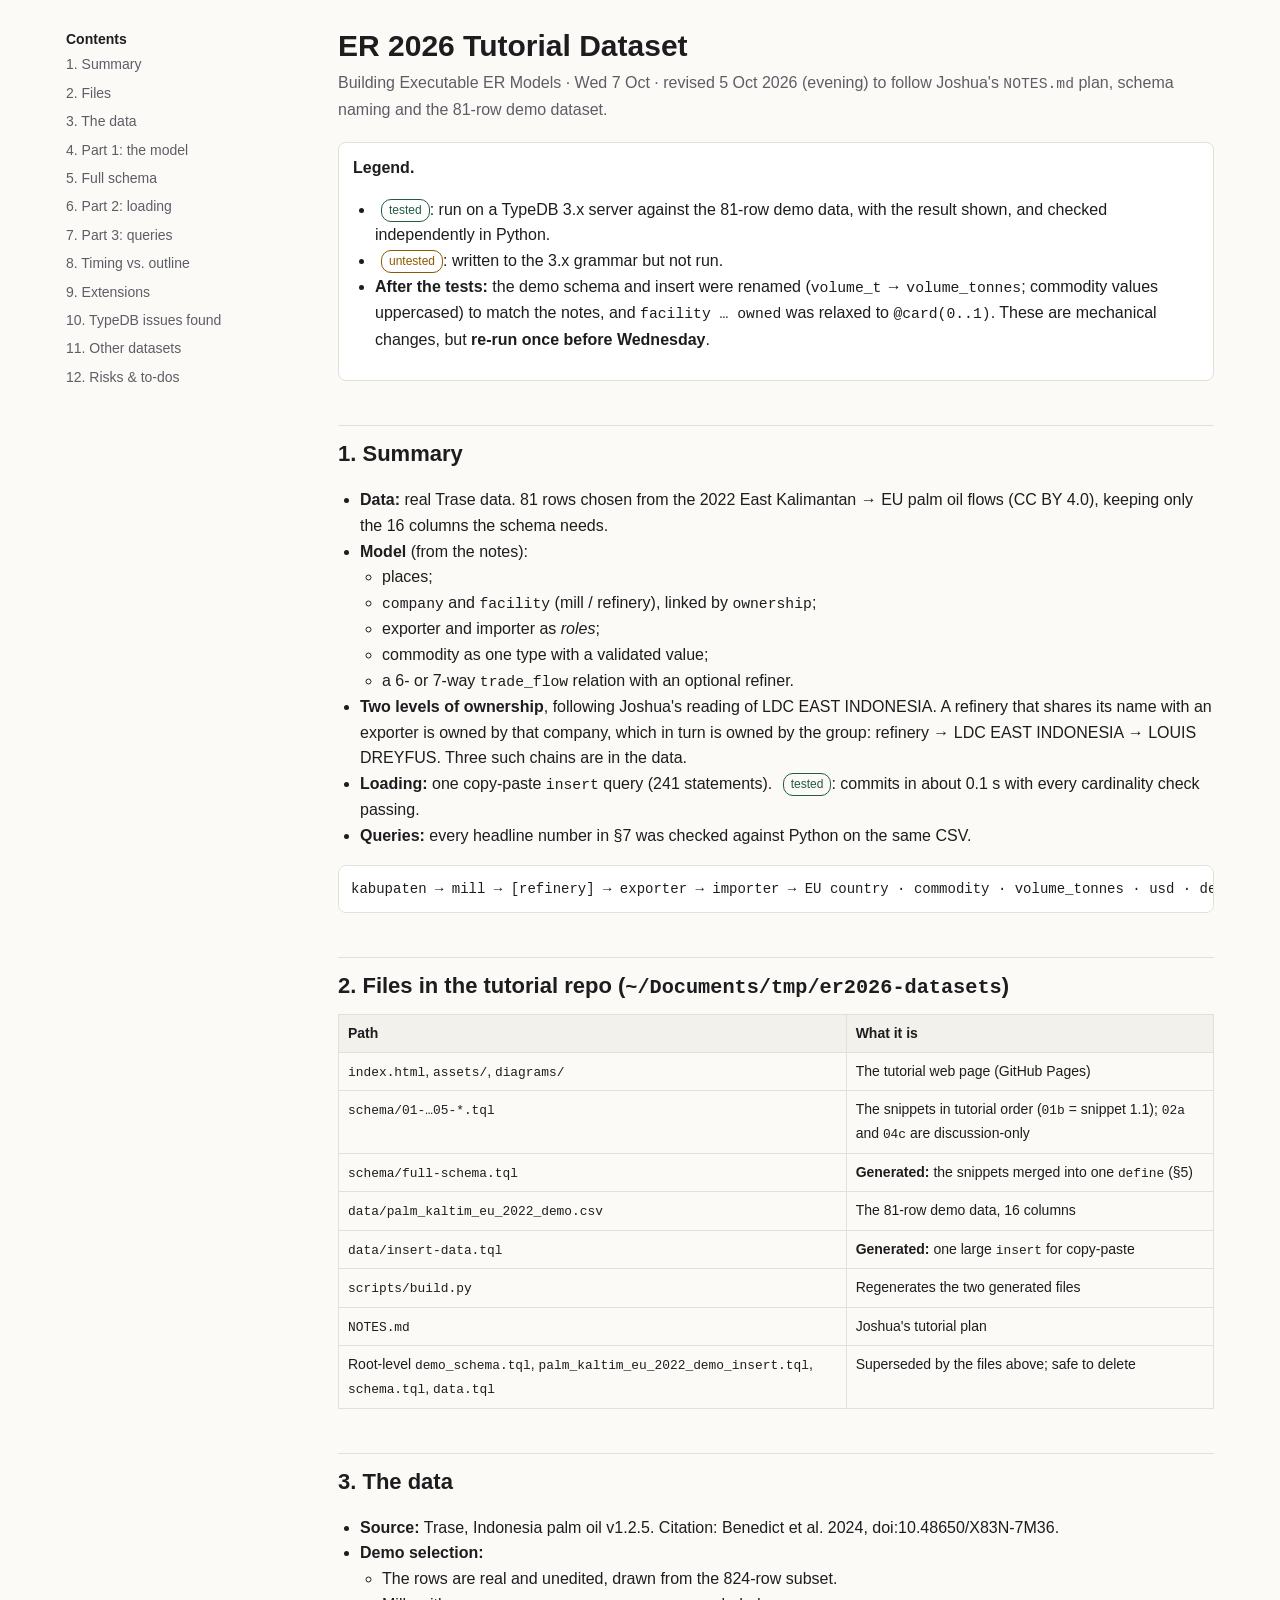
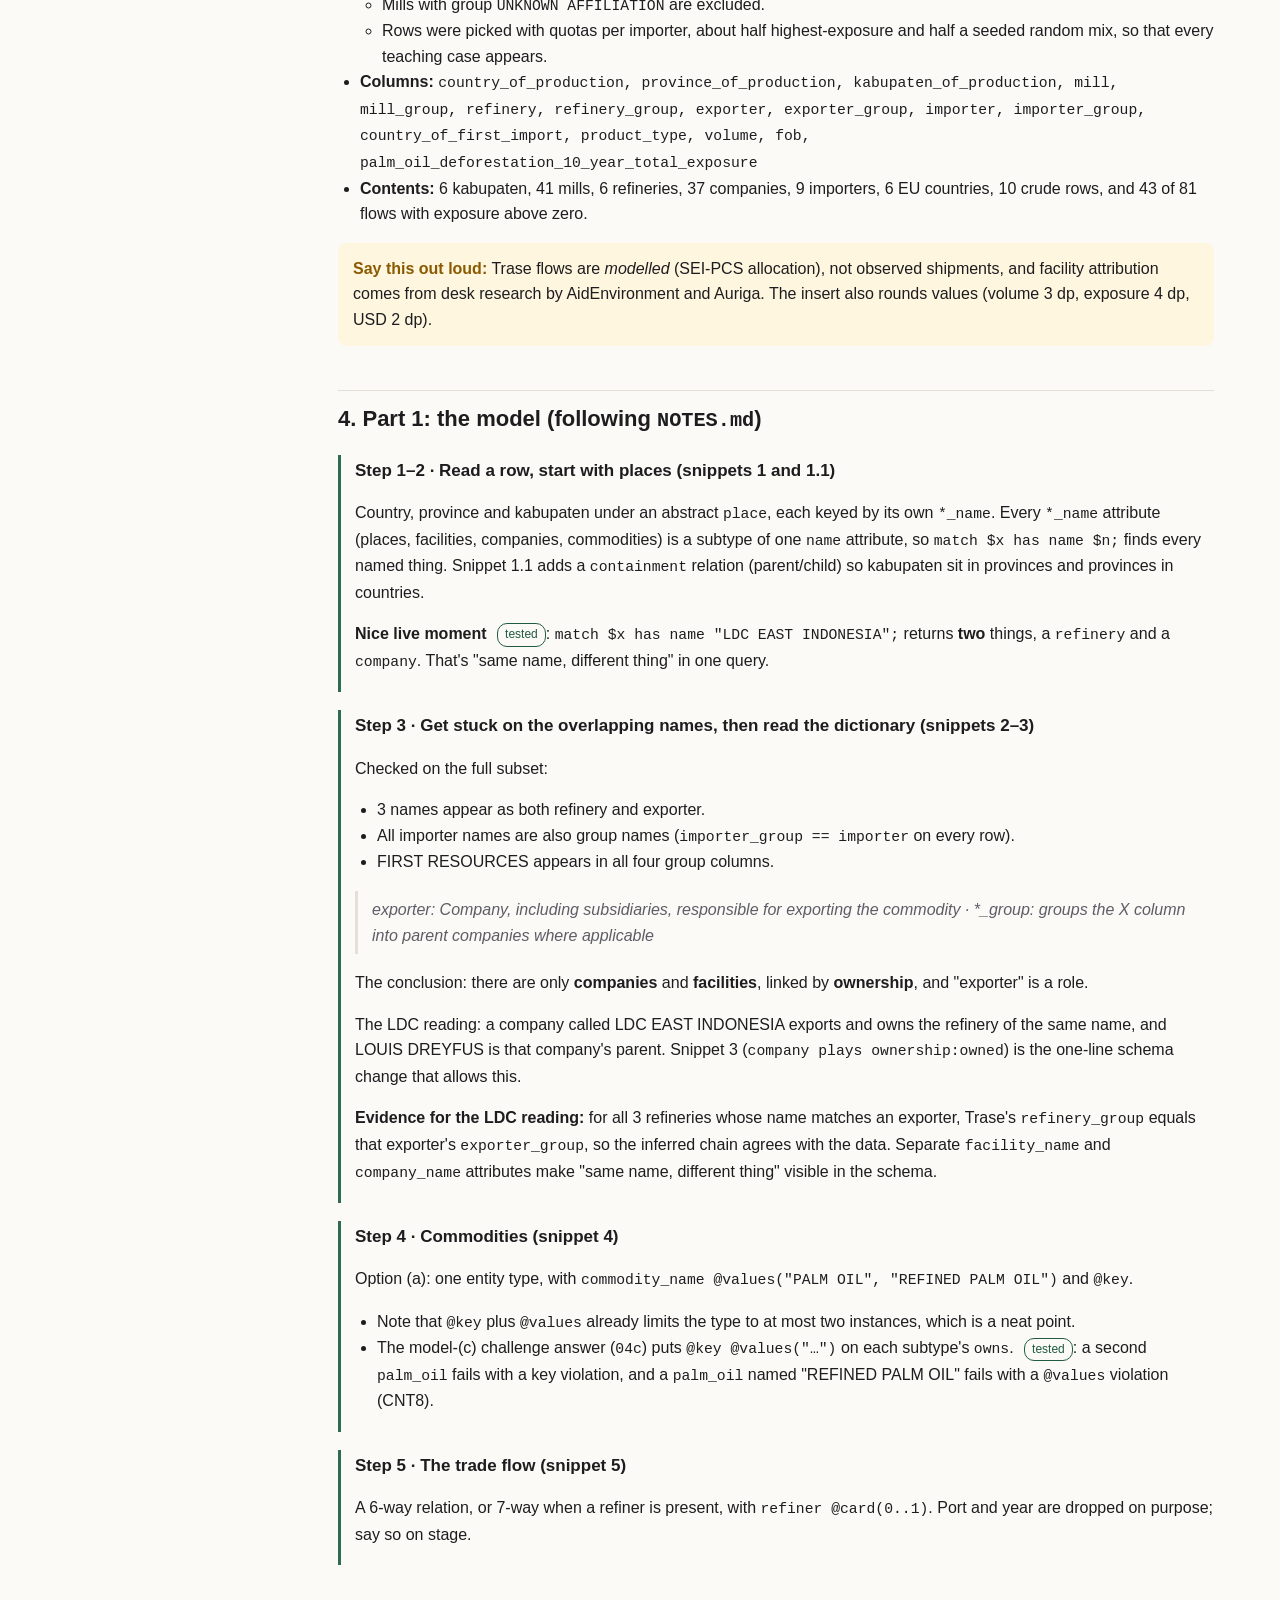
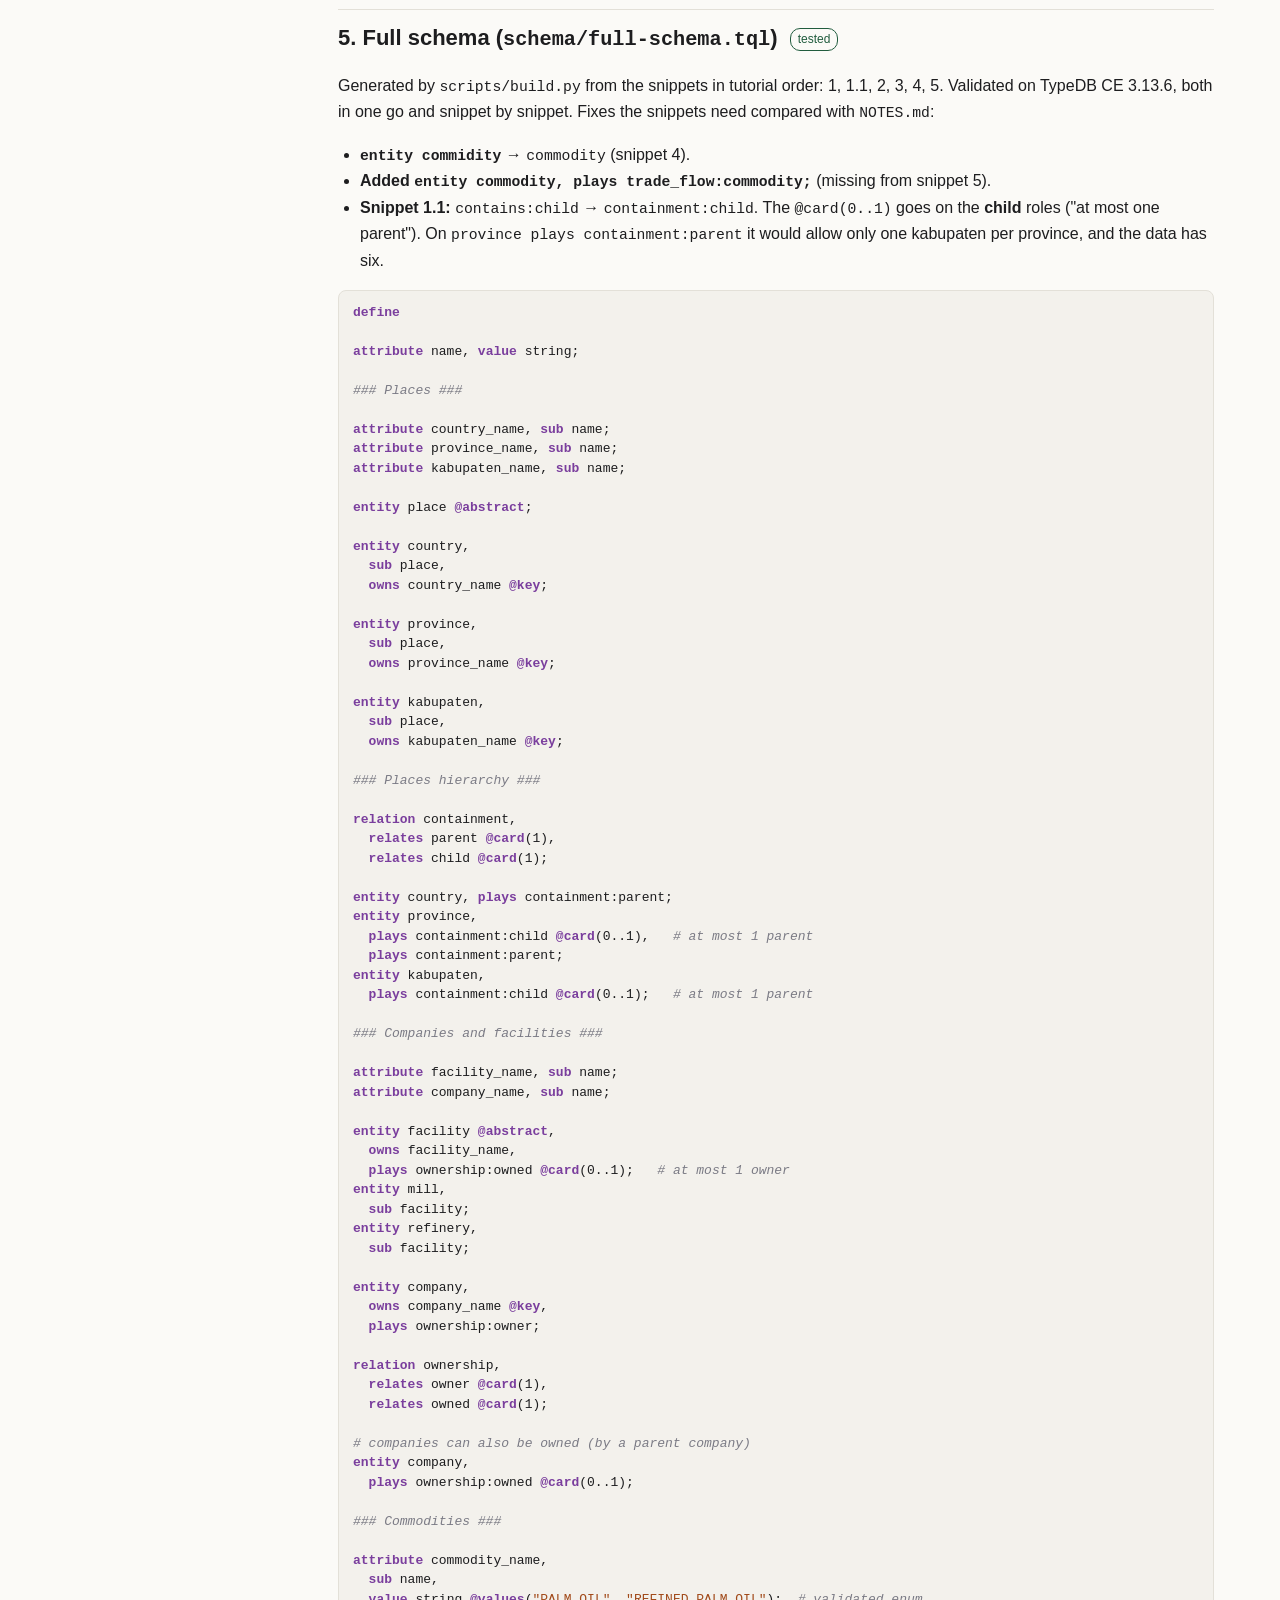
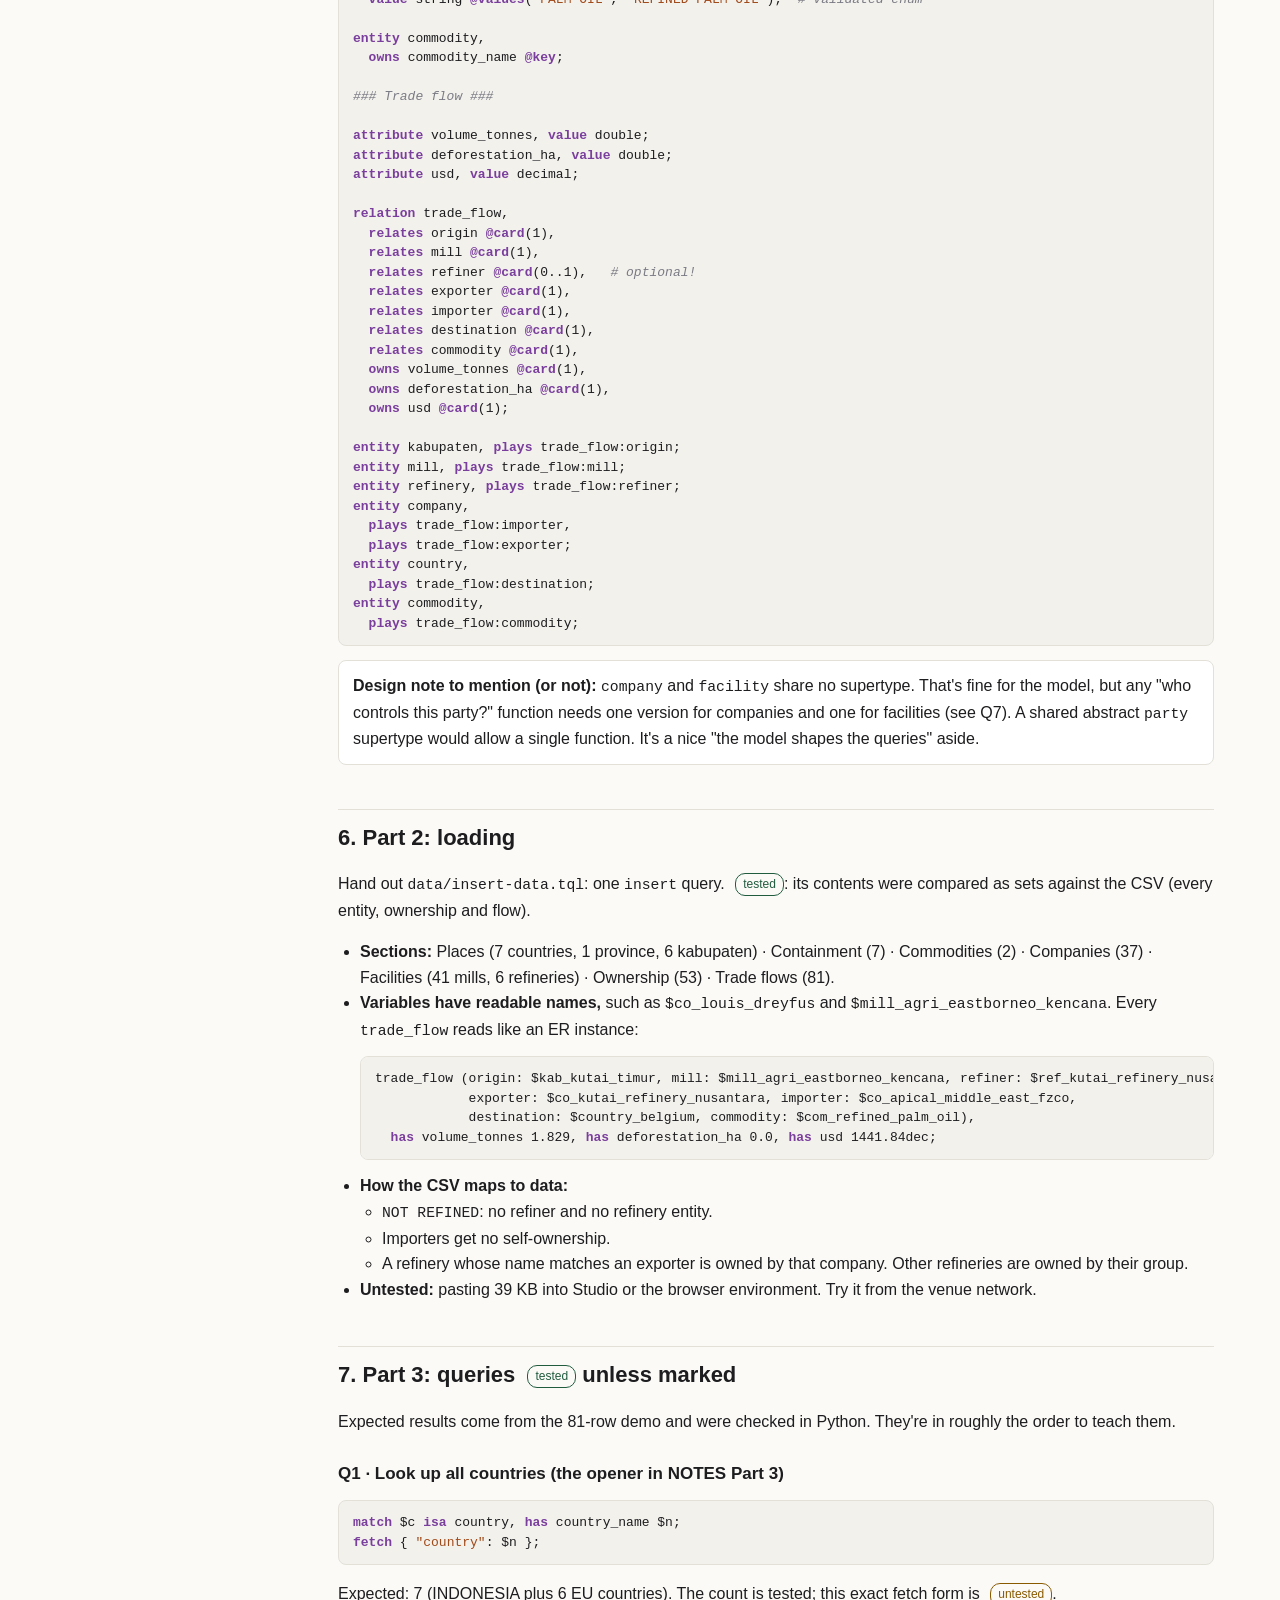
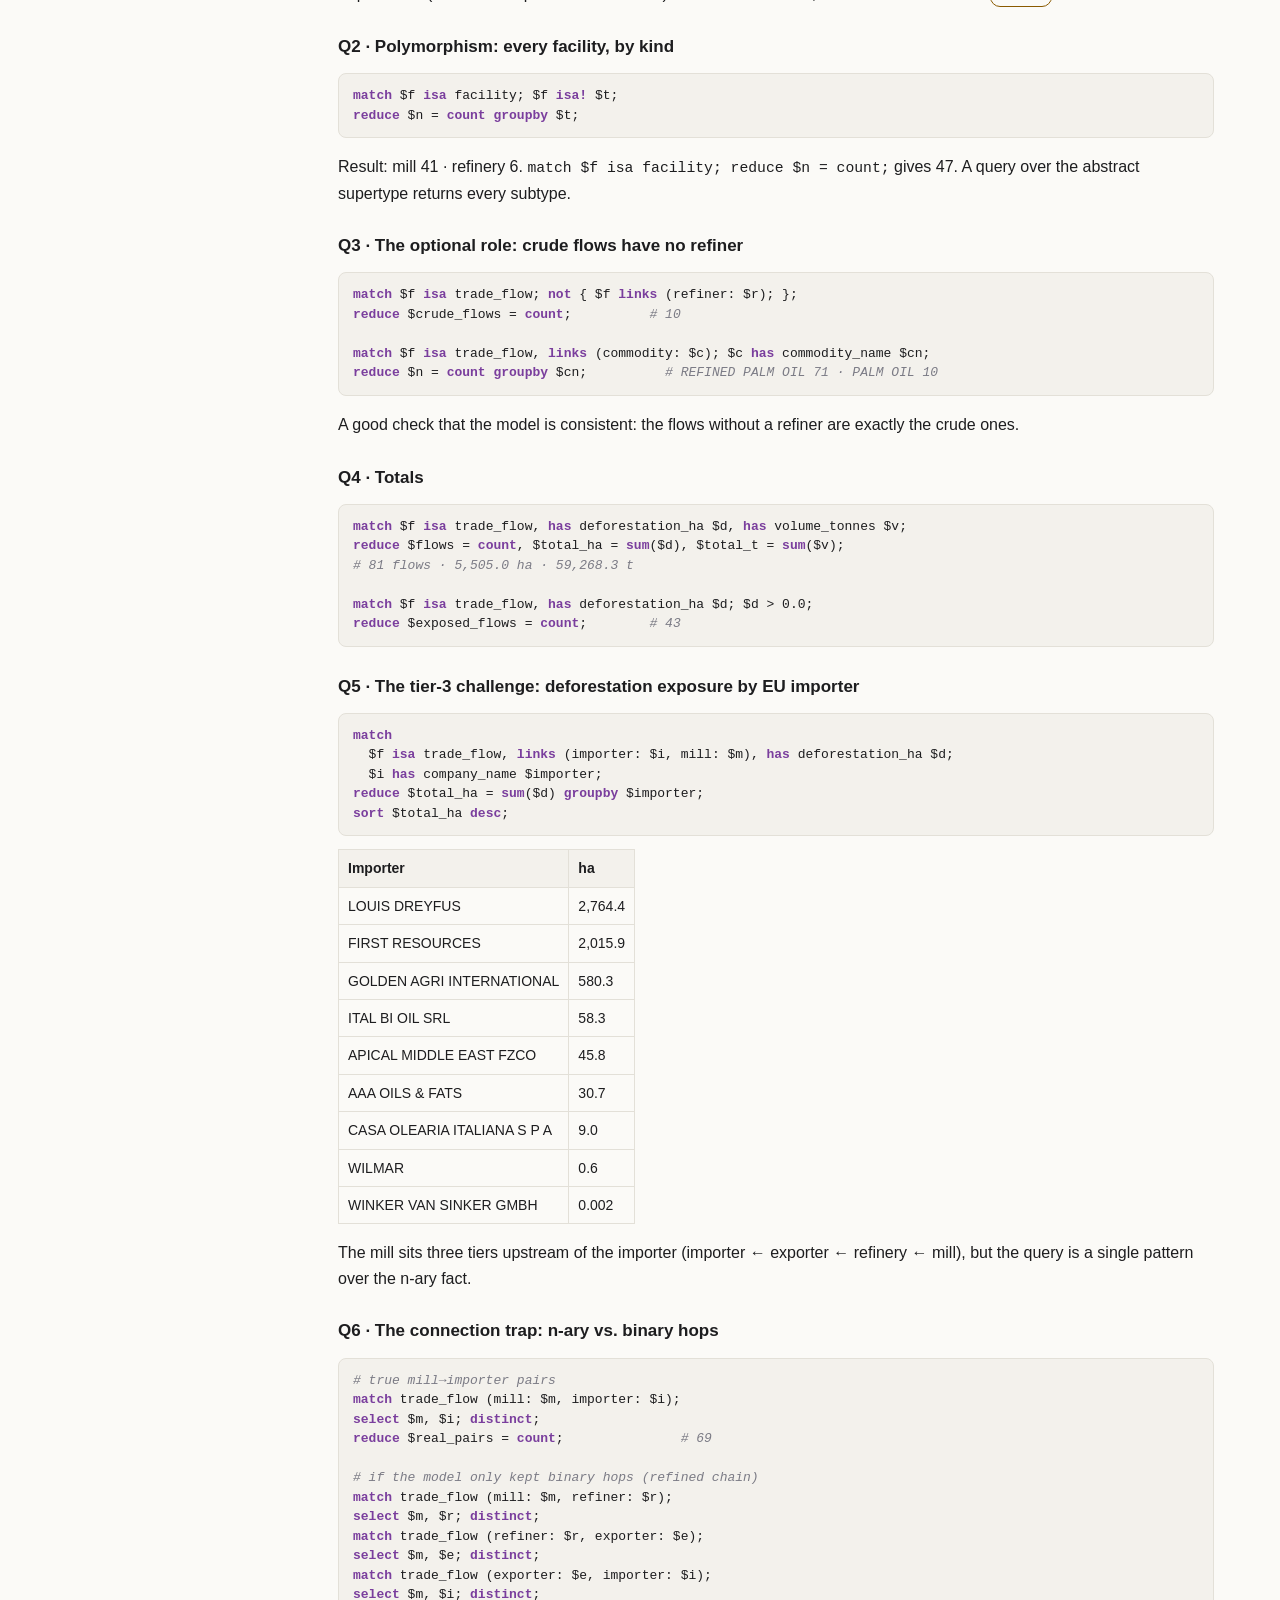
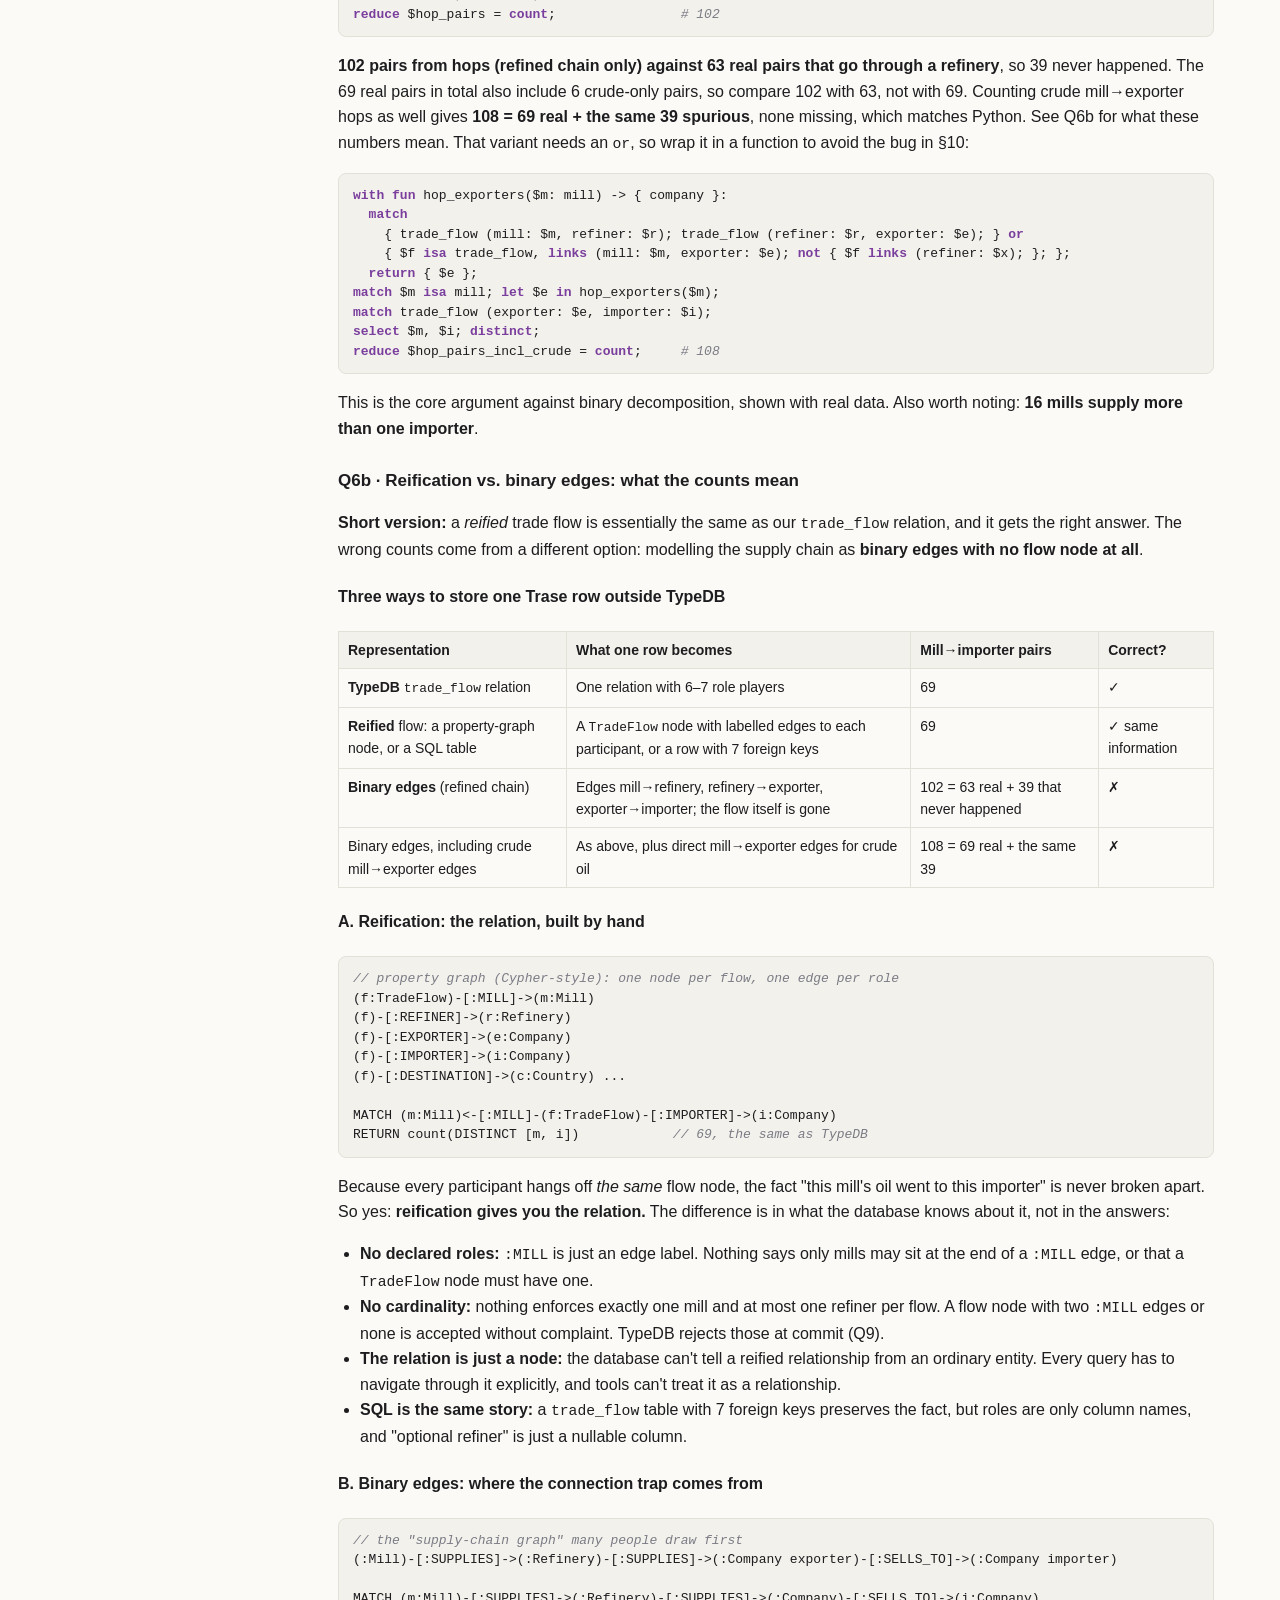
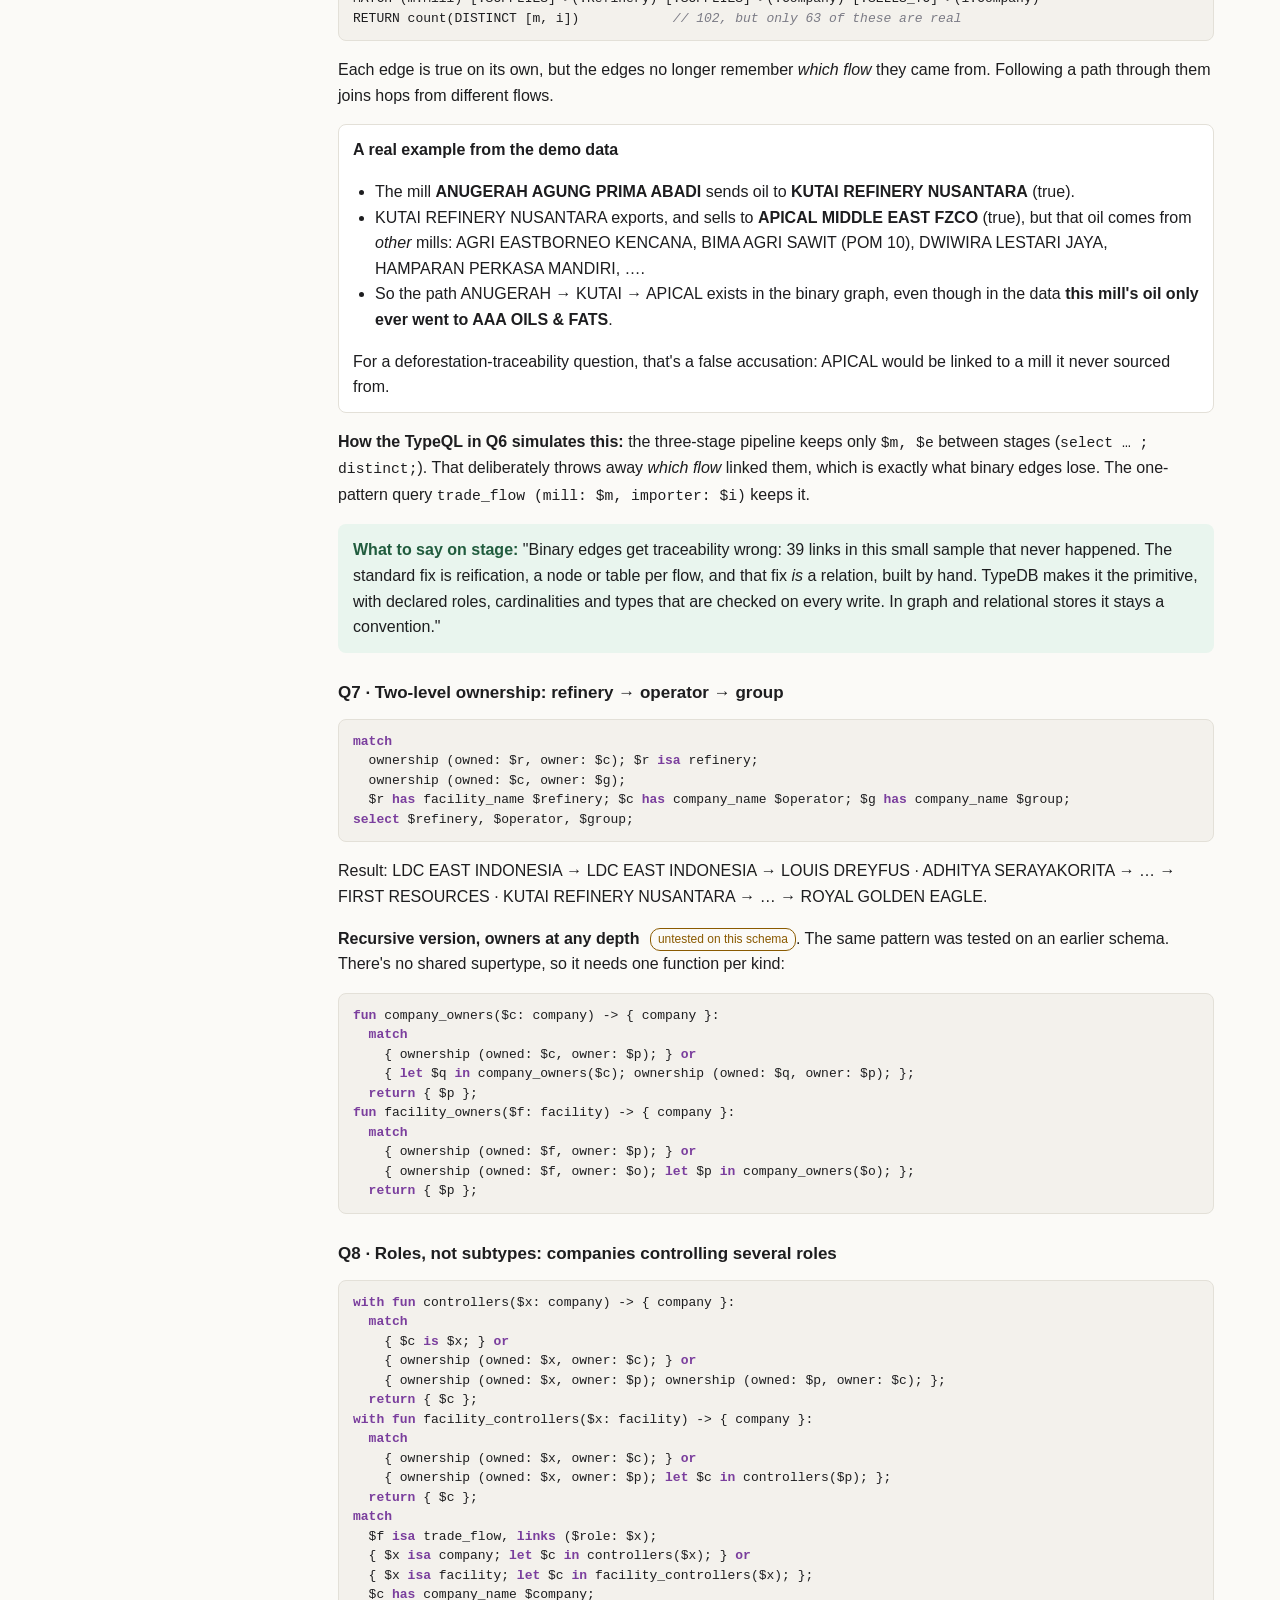
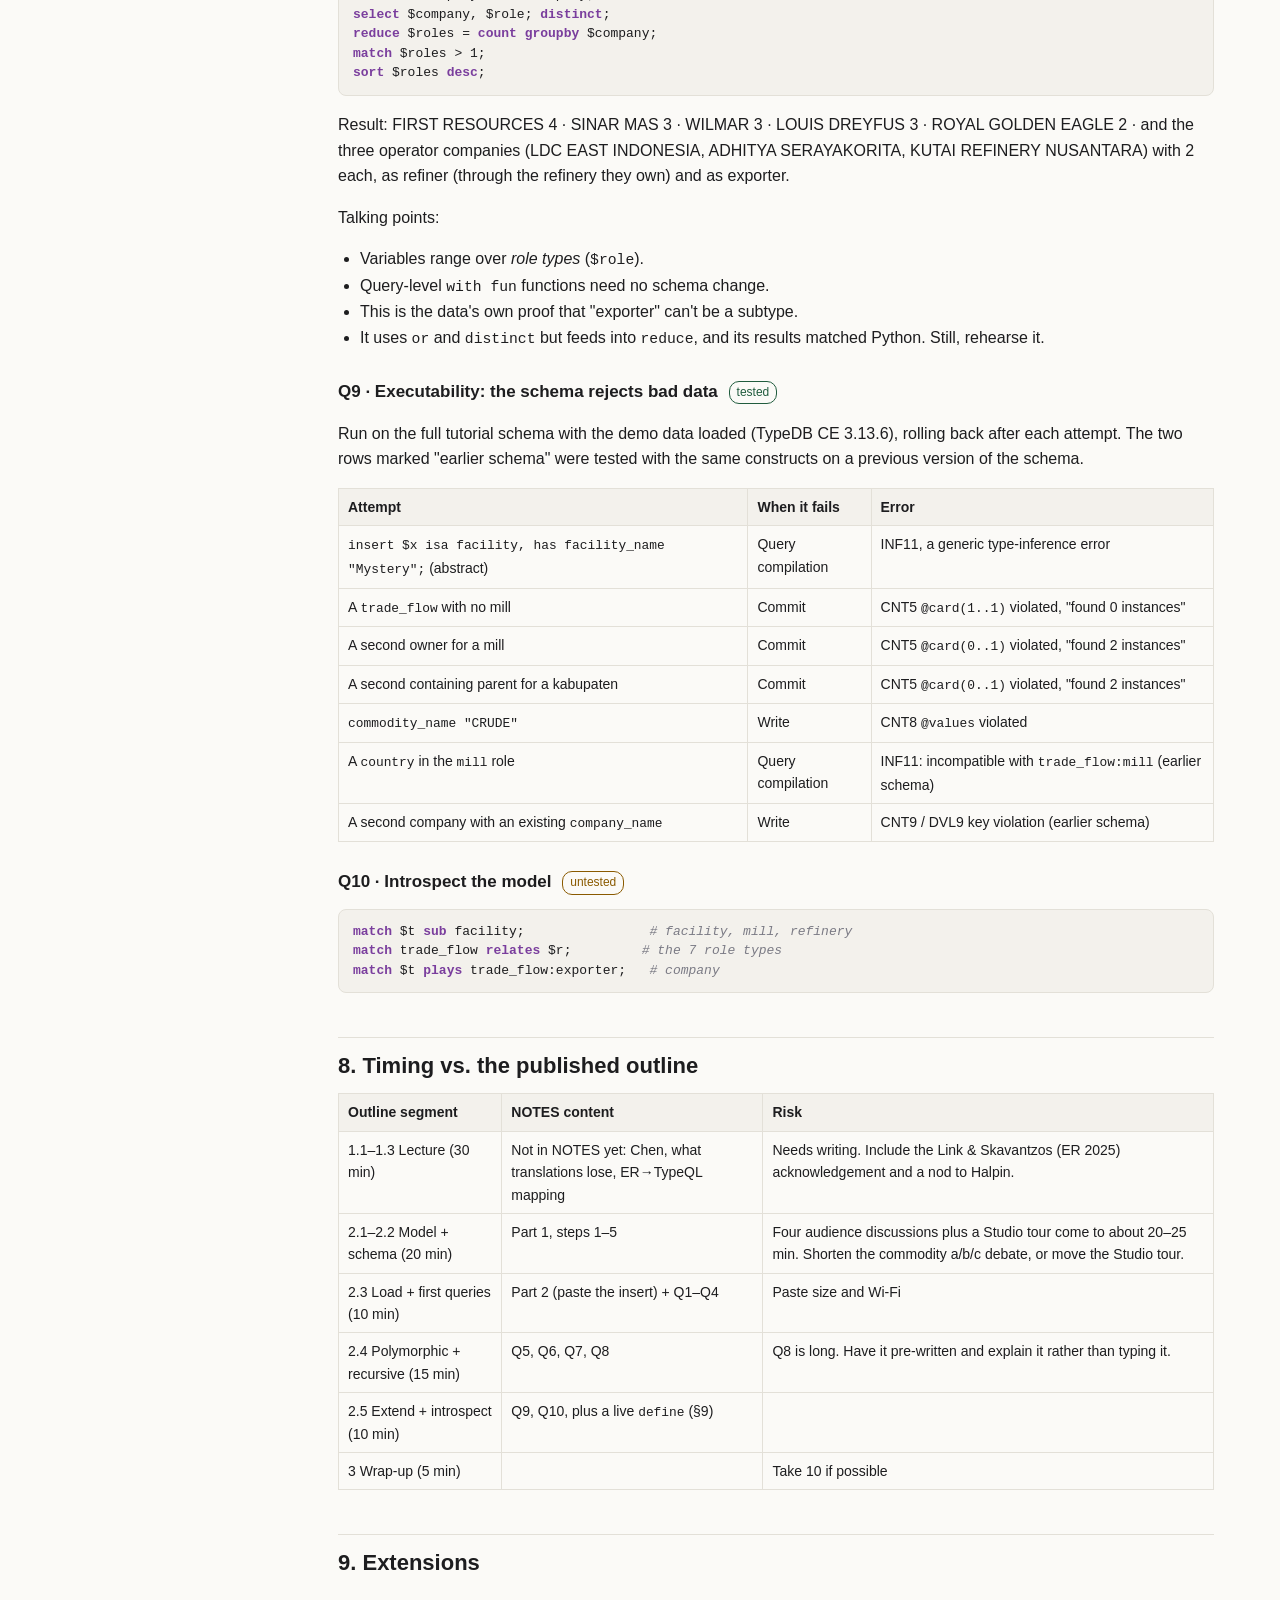
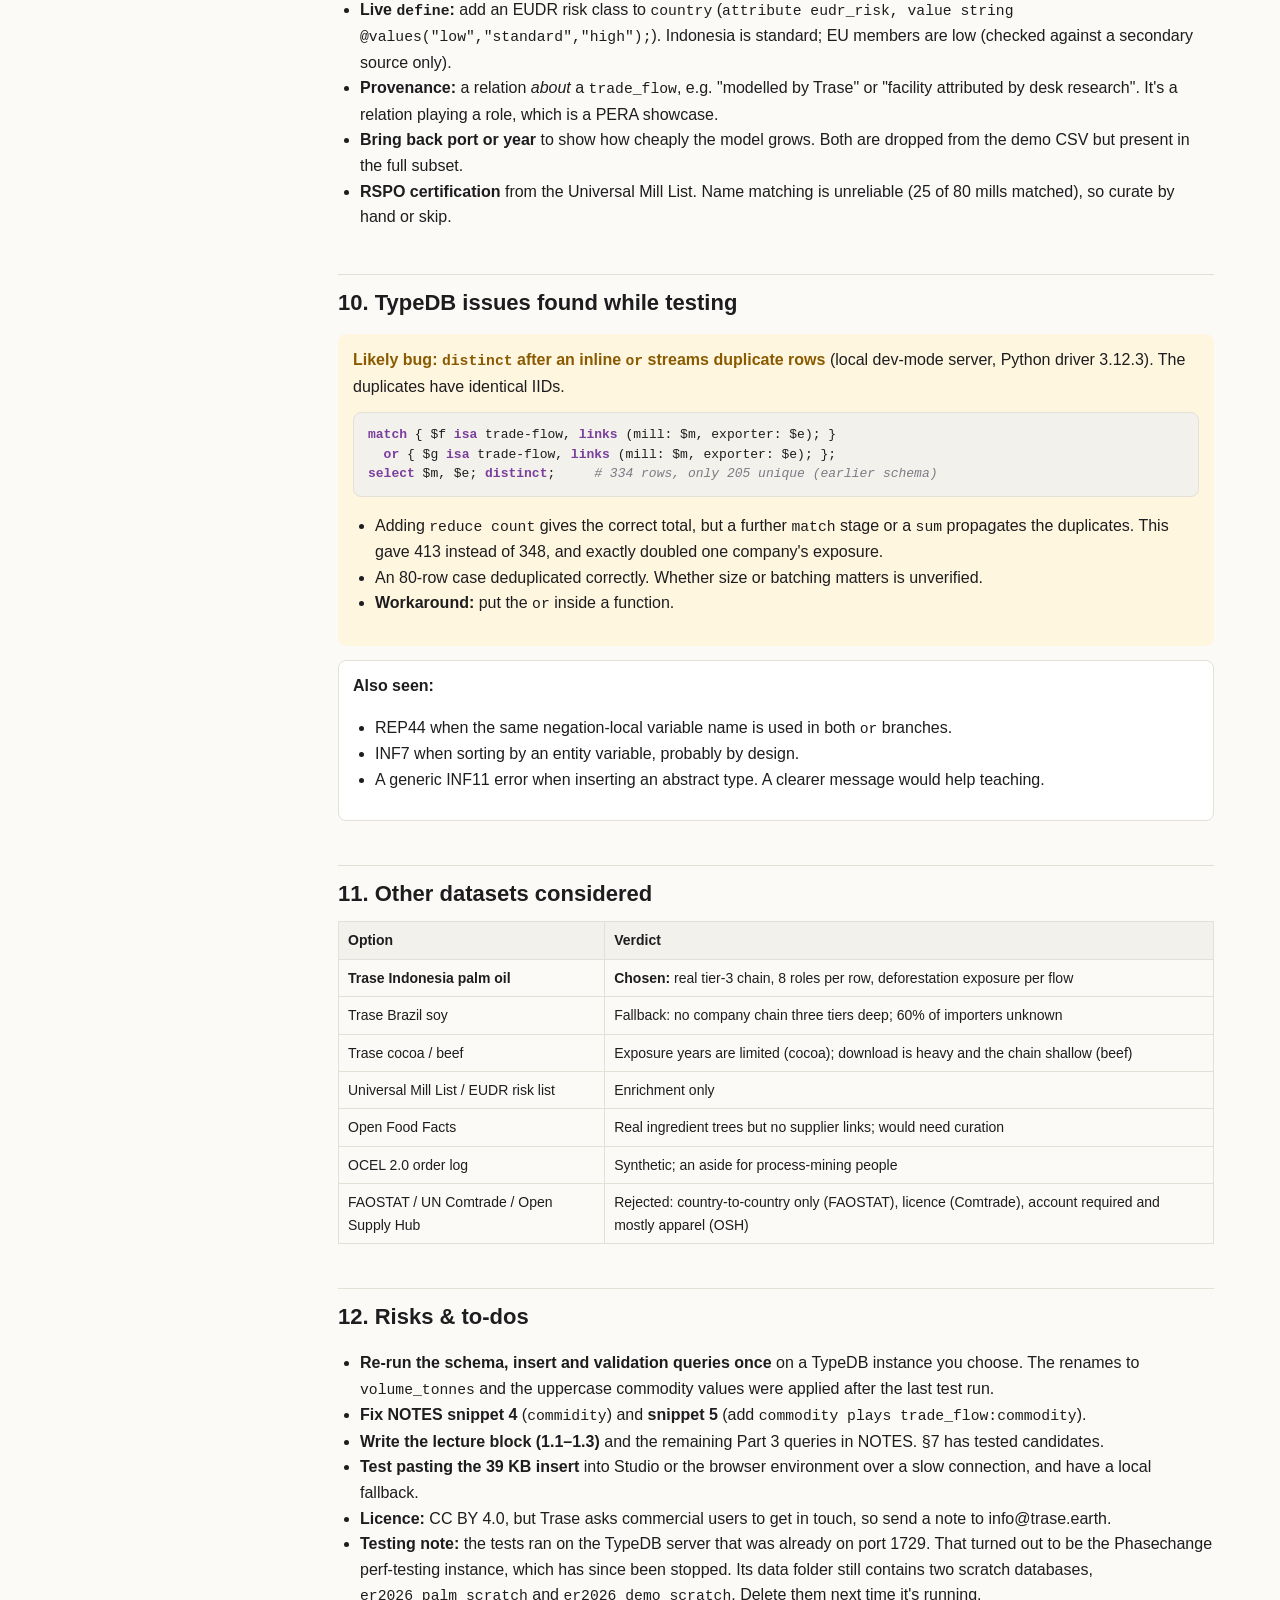
==== commit 8fb48fa2: "Introduce name attribute supertype; refresh dataset guide All *_name attributes now subtype a shared" ====
--- a/ER2026-tutorial-dataset-guide.html
+++ b/ER2026-tutorial-dataset-guide.html
@@ -42,368 +42,465 @@
 <nav>
   <b>Contents</b>
   <a href="#tldr">1. Summary</a>
-  <a href="#options">2. Dataset options</a>
-  <a href="#trase">3. The recommended data</a>
-  <a href="#modelling">4. From CSV to model</a>
-  <a href="#schema">5. Schema</a>
-  <a href="#load">6. Loading</a>
-  <a href="#queries">7. Queries</a>
-  <a href="#teach">8. Teaching plan (90 min)</a>
+  <a href="#files">2. Files</a>
+  <a href="#data">3. The data</a>
+  <a href="#modelling">4. Part 1: the model</a>
+  <a href="#schema">5. Full schema</a>
+  <a href="#load">6. Part 2: loading</a>
+  <a href="#queries">7. Part 3: queries</a>
+  <a href="#teach">8. Timing vs. outline</a>
   <a href="#extend">9. Extensions</a>
   <a href="#bugs">10. TypeDB issues found</a>
-  <a href="#risks">11. Risks &amp; to-dos</a>
+  <a href="#options">11. Other datasets</a>
+  <a href="#risks">12. Risks &amp; to-dos</a>
 </nav>
 <main>
 <h1>ER 2026 Tutorial Dataset</h1>
-<p class="sub">Building Executable ER Models · Wed 7 Oct · dataset choice, the modelling walkthrough, a tested schema, and an incremental teaching plan. Revised 5 Oct 2026, with the ownership model taken from the Trase data dictionary.</p>
-
-<div class="box"><b>Legend.</b> <span class="tag t">tested</span> means the item was run against the local TypeDB 3.x server on the real subset; its numbers were also checked independently in Python where noted. <span class="tag u">untested</span> means it was written to the 3.x grammar but not executed.</div>
+<p class="sub">Building Executable ER Models · Wed 7 Oct · revised 5 Oct 2026 (evening) to follow Joshua's <code>NOTES.md</code> plan, schema naming and the 81-row demo dataset.</p>
+
+<div class="box"><b>Legend.</b>
+<ul>
+<li><span class="tag t">tested</span>: run on a TypeDB 3.x server against the 81-row demo data, with the result shown, and checked independently in Python.</li>
+<li><span class="tag u">untested</span>: written to the 3.x grammar but not run.</li>
+<li><b>After the tests:</b> the demo schema and insert were renamed (<code>volume_t</code> → <code>volume_tonnes</code>; commodity values uppercased) to match the notes, and <code>facility … owned</code> was relaxed to <code>@card(0..1)</code>. These are mechanical changes, but <b>re-run once before Wednesday</b>.</li>
+</ul></div>
 
 <h2 id="tldr">1. Summary</h2>
-<p>Use <b>Trase's Indonesia palm oil supply-chain data (v1.2.5, CC BY 4.0)</b>, cut down to <b>2022 flows from East Kalimantan to EU countries: 824 rows</b>. Each row is a genuine n-ary fact:</p>
-<div class="chain">kabupaten (district) → mill → [refinery] → exporter → port → importer → EU country · commodity · volume · FOB value · 10-yr deforestation exposure</div>
-<ul>
-  <li><b>N-ary:</b> 8 role players per flow. Splitting a flow into binary hops gives <b>348 mill→importer pairs where only 313 are real</b>. That's the connection trap, shown on real data. <span class="tag t">tested</span></li>
-  <li><b>Subtyping:</b> <code>party</code> → company / facility → mill / refinery / port; <code>place</code> → country / province / kabupaten; <code>commodity</code> → crude / refined.</li>
-  <li><b>One kind of company, linked by recursive ownership.</b> The CSV seems to have four "group" columns. The data dictionary shows they all name a <i>parent company</i>, so there's one <code>company</code> type plus an <code>ownership</code> relation. This is the tutorial's best modelling moment (§4).</li>
-  <li><b>Roles, not subtypes:</b> FIRST RESOURCES controls parties in 4 different roles (mill, refinery, exporter, importer), so "exporter" can't be a subtype. <span class="tag t">tested</span></li>
-  <li><b>Executable:</b> the schema rejects a typed-wrong role player and a duplicate key at compile or write time, and missing data or a second parent at commit. <span class="tag t">tested</span></li>
-  <li><b>Headline numbers:</b> 193.7 kt, 9,368 ha of 10-year deforestation exposure, and 59% of flows have exposure above zero. Loads in 0.7 s.</li>
-</ul>
-
-<h2 id="options">2. Dataset options</h2>
-<table>
-<tr><th>Option</th><th>N-ary</th><th>Subtyping</th><th>Tier depth / recursion</th><th>Sustainability data</th><th>Verdict</th></tr>
-<tr><td><b>Trase Indonesia palm oil</b> (East Kalimantan → EU, 2022)</td><td>8 roles per flow</td><td>parties, places, commodities</td><td>Real tier 3; ownership hierarchy</td><td>Deforestation and emissions exposure per flow</td><td><b>Recommended</b></td></tr>
-<tr><td>Trase Brazil soy (MATOPIBA → EU, 2022; 596 rows)</td><td>6–7 roles</td><td>biome → state → municipality</td><td>No company chain 3 tiers deep; 60% of importers unknown</td><td>5-yr exposure; soy moratorium</td><td>Fallback</td></tr>
-<tr><td>Trase Côte d'Ivoire cocoa</td><td>Yes, with a cooperative tier</td><td>Some</td><td>Good cooperative tier</td><td>Exposure only for 2019–21</td><td>Not ideal</td></tr>
-<tr><td>Universal Mill List (2,093 mills)</td><td>No</td><td>Group → parent → mill</td><td>Ownership, 2 levels</td><td>RSPO certification</td><td>Enrichment only</td></tr>
-<tr><td>EUDR country risk list</td><td>No</td><td>No</td><td>No</td><td>Low/standard/high per country</td><td>Enrichment only</td></tr>
-<tr><td>Open Food Facts</td><td>No</td><td>Ingredient taxonomy</td><td>Real recursive ingredient trees</td><td>No supplier links</td><td>Optional curated top layer</td></tr>
-<tr><td>OCEL 2.0 order-management log</td><td>Qualified event–object links</td><td>Object types</td><td>Shallow</td><td>None; synthetic</td><td>Aside for process-mining people</td></tr>
-<tr><td>FAOSTAT, UN Comtrade, Open Supply Hub</td><td colspan="4">Country-to-country only (FAOSTAT); licence forbids redistribution (Comtrade); account required and mostly apparel (OSH)</td><td>Rejected</td></tr>
-</table>
-
-<h2 id="trase">3. The recommended data</h2>
-<ul>
-  <li><b>Source:</b> trase.earth → Open data → Indonesia palm oil v1.2.5. Direct zip download, no login. Citation: Benedict et al. 2024, doi:10.48650/X83N-7M36.</li>
-  <li><b>Subset file:</b> <code>palm_kaltim_eu_2022.csv</code> (in this folder). Filter used: <code>year=2022</code>, <code>province=KALIMANTAN TIMUR</code>, <code>economic_bloc=EUROPEAN UNION</code>, rows with UNKNOWN actors excluded.</li>
-  <li><b>Counts:</b> 7 kabupaten, 80 mills, 6 refineries, 4 ports, 51 distinct companies (exporters, importers and parents), 92 ownership links, 6 EU countries.</li>
-</ul>
-<div class="box warn"><b>Say this out loud:</b> Trase flows are <i>modelled</i> (SEI-PCS allocation), not observed shipments, and facility attribution comes from desk research by AidEnvironment and Auriga. Academics will ask, and saying it first earns credibility.</div>
-
-<h2 id="modelling">4. From CSV to model: the modelling walkthrough</h2>
-<p>This is the process Joshua followed. It works well on stage, because the audience goes through the same realisations.</p>
-
-<div class="step"><h3>Step 1 · Read the header and one row, and start writing types down</h3>
-<p>The first instinct is one entity type per column: Mill, MillGroup, Refinery, RefineryGroup, Exporter, ExporterGroup, Port, Importer, ImporterGroup, Country.</p></div>
-
-<div class="step"><h3>Step 2 · Get stuck: the same names appear in different columns</h3>
-<pre><span class="c"># mill                         mill_group              refinery</span>
-AGRI EASTBORNEO KENCANA         KENCANA AGRI            NOT REFINED
-NIAGA MAS GEMILANG              JC CHEMICAL             LDC EAST INDONESIA
-TAPIAN NADENGGAN (JAK LUAY)     SINAR MAS               SMART TBK (SURABAYA REFINERY)
-<span class="c"># refinery_group   exporter                                  exporter_group</span>
-NOT REFINED        SUMBER HIJAU UTAMA                        ROYAL GOLDEN EAGLE
-LOUIS DREYFUS      LDC EAST INDONESIA                        LOUIS DREYFUS
-SINAR MAS          SINAR MAS AGRO RESOURCES AND TECHNOLOGY   SINAR MAS</pre>
-<p>Measured on the subset:</p>
-<ul>
-<li><b>Refinery and exporter:</b> 3 names appear as both (<code>LDC EAST INDONESIA</code>, <code>KUTAI REFINERY NUSANTARA</code>, <code>ADHITYA SERAYAKORITA</code>). In 588 of the 824 rows the refinery name equals the exporter name.</li>
-<li><b>Groups and importers:</b> all 10 importer names also appear as group names.</li>
-<li><b>One group, four columns:</b> FIRST RESOURCES appears in all four group columns.</li>
-</ul>
-<p>The question is whether a matching name means the same thing. Not necessarily: a refinery is a plant, and an exporter is a legal entity.</p></div>
-
-<div class="step"><h3>Step 3 · Read the data dictionary</h3>
-<blockquote>exporter: Company, including subsidiaries, responsible for exporting the commodity<br>
-exporter_group: Corporate group responsible for exporting the commodity (groups the exporter column into parent companies where applicable)<br>
-mill_group: Corporate group which the mill belongs to …<br>
-refinery: … Facilities data obtained from AidEnvironment and Auriga's desk-based research</blockquote>
-<p>What can be inferred from it, checked against the data:</p>
-<ol>
-<li><b>A "group" is a parent company.</b> So there's one <code>company</code> type, and "group" is a role in <code>ownership(parent, subsidiary)</code>. Ownership is recursive. Each mill, refinery and exporter has exactly one group (checked), so <code>subsidiary</code> is at most one.</li>
-<li><b>"Where applicable" means the group falls back to the company's own name.</b> <code>importer == importer_group</code> in all 824 rows, so no parent was assigned to any importer. The loader must <b>not</b> create self-ownership; ORM would call that an irreflexive ring constraint.</li>
-<li><b>Exporter and importer are roles played by companies</b>, and they mean <i>responsible for</i> the trade. "Including subsidiaries" means each value is already a company aggregate.</li>
-<li><b>Facilities link straight to a parent; no operating company is given.</b> Linking a refinery to its same-named exporter would be inferred from names, so leave it out or label it as inferred.</li>
-<li><b>Facility data comes from research, not declarations</b>, which is a provenance hook (see §9).</li>
-<li><b>Mill group <code>UNKNOWN AFFILIATION</code> is a placeholder value</b> (5 mills). Treat it as having no parent.</li>
-</ol></div>
-
-<div class="step"><h3>Step 4 · The resulting model</h3>
-<table>
-<tr><th>Candidate</th><th>Verdict</th></tr>
-<tr><td>A separate type per column (MillGroup, ExporterGroup, …)</td><td>Rejected: four columns all name the same kind of thing, a parent company</td></tr>
-<tr><td><code>exporter</code> / <code>importer</code> as subtypes of company</td><td>Rejected: the data has companies in several roles, so subtypes would need multiple inheritance</td></tr>
-<tr><td>Separate <code>company-group</code> type</td><td>Rejected after reading the dictionary: a group is a company in the parent role</td></tr>
-<tr><td><b><code>company</code> + recursive <code>ownership</code>; facilities as a separate subtype tree; exporter/importer as roles</b></td><td><b>Adopted</b></td></tr>
-<tr><td>Facility <code>operation</code> by a company</td><td>Optional aside: inferred from matching names, not given by Trase</td></tr>
-</table></div>
-
-<h2 id="schema">5. Schema <span class="tag t">tested</span></h2>
-<pre><span class="k">define</span>
-  <span class="k">attribute</span> name, <span class="k">value</span> string;
-  <span class="k">attribute</span> trase-id, <span class="k">value</span> string;
-  <span class="k">attribute</span> year, <span class="k">value</span> integer;
-  <span class="k">attribute</span> volume-t, <span class="k">value</span> double;
-  <span class="k">attribute</span> fob-usd, <span class="k">value</span> double;
-  <span class="k">attribute</span> deforestation-ha, <span class="k">value</span> double;
-
-  <span class="c"># places: nested geography</span>
-  <span class="k">entity</span> place <span class="k">@abstract</span>,
-    <span class="k">owns</span> name <span class="k">@card</span>(1), <span class="k">owns</span> trase-id <span class="k">@key</span>,
-    <span class="k">plays</span> containment:container, <span class="k">plays</span> containment:contained;
-  <span class="k">entity</span> country <span class="k">sub</span> place, <span class="k">plays</span> trade-flow:destination;
-  <span class="k">entity</span> province <span class="k">sub</span> place;
-  <span class="k">entity</span> kabupaten <span class="k">sub</span> place, <span class="k">plays</span> trade-flow:origin;
-  <span class="k">relation</span> containment, <span class="k">relates</span> container <span class="k">@card</span>(1), <span class="k">relates</span> contained <span class="k">@card</span>(1);
-
-  <span class="c"># parties: companies and facilities, linked by (recursive) ownership</span>
-  <span class="k">entity</span> party <span class="k">@abstract</span>,
-    <span class="k">owns</span> name <span class="k">@card</span>(1),
-    <span class="k">plays</span> ownership:subsidiary <span class="k">@card</span>(0..1);        <span class="c"># at most one parent</span>
-  <span class="k">entity</span> company <span class="k">sub</span> party,
-    <span class="k">plays</span> ownership:parent,
-    <span class="k">plays</span> trade-flow:exporter,                         <span class="c"># roles, not subtypes</span>
-    <span class="k">plays</span> trade-flow:importer;
-  <span class="k">entity</span> facility <span class="k">@abstract</span>, <span class="k">sub</span> party;
-  <span class="k">entity</span> mill <span class="k">sub</span> facility, <span class="k">owns</span> trase-id <span class="k">@key</span>, <span class="k">plays</span> trade-flow:mill;
-  <span class="k">entity</span> refinery <span class="k">sub</span> facility, <span class="k">owns</span> trase-id <span class="k">@key</span>, <span class="k">plays</span> trade-flow:refinery;
-  <span class="k">entity</span> port <span class="k">sub</span> facility, <span class="k">plays</span> trade-flow:port;
-  <span class="k">relation</span> ownership, <span class="k">relates</span> parent <span class="k">@card</span>(1), <span class="k">relates</span> subsidiary <span class="k">@card</span>(1);
-
-  <span class="c"># commodities</span>
-  <span class="k">entity</span> commodity <span class="k">@abstract</span>, <span class="k">owns</span> name <span class="k">@card</span>(1), <span class="k">plays</span> trade-flow:commodity;
-  <span class="k">entity</span> crude-palm-oil <span class="k">sub</span> commodity;
-  <span class="k">entity</span> refined-palm-oil <span class="k">sub</span> commodity;
-
-  <span class="c"># the n-ary fact: one Trase row</span>
-  <span class="k">relation</span> trade-flow,
-    <span class="k">relates</span> origin <span class="k">@card</span>(1),
-    <span class="k">relates</span> mill <span class="k">@card</span>(1),
-    <span class="k">relates</span> refinery <span class="k">@card</span>(0..1),                <span class="c"># crude oil skips the refinery</span>
-    <span class="k">relates</span> exporter <span class="k">@card</span>(1),
-    <span class="k">relates</span> port <span class="k">@card</span>(1),
-    <span class="k">relates</span> importer <span class="k">@card</span>(1),
-    <span class="k">relates</span> destination <span class="k">@card</span>(1),
-    <span class="k">relates</span> commodity <span class="k">@card</span>(1),
-    <span class="k">owns</span> year <span class="k">@card</span>(1), <span class="k">owns</span> volume-t <span class="k">@card</span>(1),
-    <span class="k">owns</span> fob-usd <span class="k">@card</span>(1), <span class="k">owns</span> deforestation-ha <span class="k">@card</span>(1);
-
-  <span class="c"># derived: every owner above a party, at any depth</span>
-  <span class="k">fun</span> owners($x: party) -&gt; { company }:
-    <span class="k">match</span>
-      { ownership (subsidiary: $x, parent: $p); } <span class="k">or</span>
-      { <span class="k">let</span> $q <span class="k">in</span> owners($x); ownership (subsidiary: $q, parent: $p); };
-    <span class="k">return</span> { $p };
-
-  <span class="c"># derived: the party itself if it is a company, plus all its owners</span>
-  <span class="k">fun</span> controllers($x: party) -&gt; { company }:
-    <span class="k">match</span>
-      { $c <span class="k">isa</span> company; $c <span class="k">is</span> $x; } <span class="k">or</span>
-      { <span class="k">let</span> $c <span class="k">in</span> owners($x); };
-    <span class="k">return</span> { $c };</pre>
-<h3>Design choices to explain</h3>
-<ul>
-  <li><b>Why <code>@card(1)</code> on every <code>relates</code>:</b> in 3.x a role defaults to <code>@card(0..1)</code>, so a role can be left empty. Making each role mandatory gives Chen-style total participation.</li>
-  <li><b>Why <code>plays ownership:subsidiary @card(0..1)</code>:</b> the data dictionary implies one parent per party, and the data confirms it. A second parent is rejected at commit (Q7).</li>
-  <li><b>Why <code>party</code>:</b> companies and facilities share an abstract supertype, so ownership and the <code>owners</code>/<code>controllers</code> functions apply to both. Single inheritance is enough here.</li>
-  <li><b>Why functions:</b> "controls" and "owns at any depth" are <i>derived</i> facts, so they're defined once and reused. Wrapping the disjunction in <code>controllers()</code> also avoids a duplicate-rows issue (§10).</li>
-  <li><b>Ports are keyed by name:</b> Trase gives ports no ID. This is an honest wart, and you can mention it.</li>
-</ul>
-
-<h2 id="load">6. Loading</h2>
-<ul>
-  <li>A Python script generates a static <code>data.tql</code> of 1,075 single-line statements, in four passes. <span class="tag t">tested</span>
-    <ol>
-      <li>51 companies, by name (exporters, importers and every group value).</li>
-      <li>Places and facilities.</li>
-      <li>92 <code>ownership</code> links. Self-groups and placeholder values are skipped.</li>
-      <li>824 flows, each a <code>match … insert …</code> that looks up its eight role players.</li>
-    </ol>
-  </li>
-  <li><b>Load time:</b> 0.7 s on a local server, in one write transaction, with all cardinality checks passing at commit. The browser environment is untested.</li>
-  <li><b>Placeholder values:</b>
+<ul>
+  <li><b>Data:</b> real Trase data. 81 rows chosen from the 2022 East Kalimantan → EU palm oil flows (CC BY 4.0), keeping only the 16 columns the schema needs.</li>
+  <li><b>Model</b> (from the notes):
     <ul>
-      <li><code>NOT REFINED</code>: insert the flow with no refinery role player.</li>
-      <li><code>importer_group == importer</code>: no ownership link.</li>
-      <li><code>UNKNOWN AFFILIATION</code>: currently loaded as a company. It should be skipped, or ownership left absent (5 mills); see to-dos.</li>
+      <li>places;</li>
+      <li><code>company</code> and <code>facility</code> (mill / refinery), linked by <code>ownership</code>;</li>
+      <li>exporter and importer as <i>roles</i>;</li>
+      <li>commodity as one type with a validated value;</li>
+      <li>a 6- or 7-way <code>trade_flow</code> relation with an optional refiner.</li>
     </ul>
   </li>
-  <li><b>Files:</b> the v2 schema, data and loader are in the session scratchpad (<code>palm2/</code>). The <code>schema.tql</code>/<code>data.tql</code> in this folder are the <i>older v1</i> model, with a separate group type. Copy v2 over before Wednesday.</li>
-</ul>
-
-<h2 id="queries">7. Queries</h2>
-
-<h3>Q1 · Polymorphism: every facility, by kind <span class="tag t">tested</span></h3>
+  <li><b>Two levels of ownership</b>, following Joshua's reading of LDC EAST INDONESIA. A refinery that shares its name with an exporter is owned by that company, which in turn is owned by the group: refinery → LDC EAST INDONESIA → LOUIS DREYFUS. Three such chains are in the data.</li>
+  <li><b>Loading:</b> one copy-paste <code>insert</code> query (241 statements). <span class="tag t">tested</span>: commits in about 0.1 s with every cardinality check passing.</li>
+  <li><b>Queries:</b> every headline number in §7 was checked against Python on the same CSV.</li>
+</ul>
+<div class="chain">kabupaten → mill → [refinery] → exporter → importer → EU country · commodity · volume_tonnes · usd · deforestation_ha</div>
+
+<h2 id="files">2. Files in the tutorial repo (<code>~/Documents/tmp/er2026-datasets</code>)</h2>
+<table>
+<tr><th>Path</th><th>What it is</th></tr>
+<tr><td><code>index.html</code>, <code>assets/</code>, <code>diagrams/</code></td><td>The tutorial web page (GitHub Pages)</td></tr>
+<tr><td><code>schema/01-…05-*.tql</code></td><td>The snippets in tutorial order (<code>01b</code> = snippet 1.1); <code>02a</code> and <code>04c</code> are discussion-only</td></tr>
+<tr><td><code>schema/full-schema.tql</code></td><td><b>Generated:</b> the snippets merged into one <code>define</code> (§5)</td></tr>
+<tr><td><code>data/palm_kaltim_eu_2022_demo.csv</code></td><td>The 81-row demo data, 16 columns</td></tr>
+<tr><td><code>data/insert-data.tql</code></td><td><b>Generated:</b> one large <code>insert</code> for copy-paste</td></tr>
+<tr><td><code>scripts/build.py</code></td><td>Regenerates the two generated files</td></tr>
+<tr><td><code>NOTES.md</code></td><td>Joshua's tutorial plan</td></tr>
+<tr><td>Root-level <code>demo_schema.tql</code>, <code>palm_kaltim_eu_2022_demo_insert.tql</code>, <code>schema.tql</code>, <code>data.tql</code></td><td>Superseded by the files above; safe to delete</td></tr>
+</table>
+
+<h2 id="data">3. The data</h2>
+<ul>
+  <li><b>Source:</b> Trase, Indonesia palm oil v1.2.5. Citation: Benedict et al. 2024, doi:10.48650/X83N-7M36.</li>
+  <li><b>Demo selection:</b>
+    <ul>
+      <li>The rows are real and unedited, drawn from the 824-row subset.</li>
+      <li>Mills with group <code>UNKNOWN AFFILIATION</code> are excluded.</li>
+      <li>Rows were picked with quotas per importer, about half highest-exposure and half a seeded random mix, so that every teaching case appears.</li>
+    </ul>
+  </li>
+  <li><b>Columns:</b> <code>country_of_production, province_of_production, kabupaten_of_production, mill, mill_group, refinery, refinery_group, exporter, exporter_group, importer, importer_group, country_of_first_import, product_type, volume, fob, palm_oil_deforestation_10_year_total_exposure</code></li>
+  <li><b>Contents:</b> 6 kabupaten, 41 mills, 6 refineries, 37 companies, 9 importers, 6 EU countries, 10 crude rows, and 43 of 81 flows with exposure above zero.</li>
+</ul>
+<div class="box warn"><b>Say this out loud:</b> Trase flows are <i>modelled</i> (SEI-PCS allocation), not observed shipments, and facility attribution comes from desk research by AidEnvironment and Auriga. The insert also rounds values (volume 3 dp, exposure 4 dp, USD 2 dp).</div>
+
+<h2 id="modelling">4. Part 1: the model (following <code>NOTES.md</code>)</h2>
+<div class="step"><h3>Step 1–2 · Read a row, start with places (snippets 1 and 1.1)</h3>
+<p>Country, province and kabupaten under an abstract <code>place</code>, each keyed by its own <code>*_name</code>. Every <code>*_name</code> attribute (places, facilities, companies, commodities) is a subtype of one <code>name</code> attribute, so <code>match $x has name $n;</code> finds every named thing. Snippet 1.1 adds a <code>containment</code> relation (parent/child) so kabupaten sit in provinces and provinces in countries.</p>
+<p><b>Nice live moment</b> <span class="tag t">tested</span>: <code>match $x has name "LDC EAST INDONESIA";</code> returns <b>two</b> things, a <code>refinery</code> and a <code>company</code>. That's "same name, different thing" in one query.</p></div>
+
+<div class="step"><h3>Step 3 · Get stuck on the overlapping names, then read the dictionary (snippets 2–3)</h3>
+<p>Checked on the full subset:</p>
+<ul>
+<li>3 names appear as both refinery and exporter.</li>
+<li>All importer names are also group names (<code>importer_group == importer</code> on every row).</li>
+<li>FIRST RESOURCES appears in all four group columns.</li>
+</ul>
+<blockquote>exporter: Company, including subsidiaries, responsible for exporting the commodity · *_group: groups the X column into parent companies where applicable</blockquote>
+<p>The conclusion: there are only <b>companies</b> and <b>facilities</b>, linked by <b>ownership</b>, and "exporter" is a role.</p>
+<p>The LDC reading: a company called LDC EAST INDONESIA exports and owns the refinery of the same name, and LOUIS DREYFUS is that company's parent. Snippet 3 (<code>company plays ownership:owned</code>) is the one-line schema change that allows this.</p>
+<p><b>Evidence for the LDC reading:</b> for all 3 refineries whose name matches an exporter, Trase's <code>refinery_group</code> equals that exporter's <code>exporter_group</code>, so the inferred chain agrees with the data. Separate <code>facility_name</code> and <code>company_name</code> attributes make "same name, different thing" visible in the schema.</p></div>
+
+<div class="step"><h3>Step 4 · Commodities (snippet 4)</h3>
+<p>Option (a): one entity type, with <code>commodity_name @values("PALM OIL", "REFINED PALM OIL")</code> and <code>@key</code>.</p>
+<ul>
+<li>Note that <code>@key</code> plus <code>@values</code> already limits the type to at most two instances, which is a neat point.</li>
+<li>The model-(c) challenge answer (<code>04c</code>) puts <code>@key @values("…")</code> on each subtype's <code>owns</code>. <span class="tag t">tested</span>: a second <code>palm_oil</code> fails with a key violation, and a <code>palm_oil</code> named "REFINED PALM OIL" fails with a <code>@values</code> violation (CNT8).</li>
+</ul></div>
+
+<div class="step"><h3>Step 5 · The trade flow (snippet 5)</h3>
+<p>A 6-way relation, or 7-way when a refiner is present, with <code>refiner @card(0..1)</code>. Port and year are dropped on purpose; say so on stage.</p></div>
+
+<h2 id="schema">5. Full schema (<code>schema/full-schema.tql</code>) <span class="tag t">tested</span></h2>
+<p>Generated by <code>scripts/build.py</code> from the snippets in tutorial order: 1, 1.1, 2, 3, 4, 5. Validated on TypeDB CE 3.13.6, both in one go and snippet by snippet. Fixes the snippets need compared with <code>NOTES.md</code>:</p>
+<ul>
+<li><b><code>entity commidity</code></b> → <code>commodity</code> (snippet 4).</li>
+<li><b>Added <code>entity commodity, plays trade_flow:commodity;</code></b> (missing from snippet 5).</li>
+<li><b>Snippet 1.1:</b> <code>contains:child</code> → <code>containment:child</code>. The <code>@card(0..1)</code> goes on the <b>child</b> roles ("at most one parent"). On <code>province plays containment:parent</code> it would allow only one kabupaten per province, and the data has six.</li>
+</ul>
+<pre><span class="k">define</span>
+
+<span class="k">attribute</span> name, <span class="k">value</span> string;
+
+<span class="c">### Places ###</span>
+
+<span class="k">attribute</span> country_name, <span class="k">sub</span> name;
+<span class="k">attribute</span> province_name, <span class="k">sub</span> name;
+<span class="k">attribute</span> kabupaten_name, <span class="k">sub</span> name;
+
+<span class="k">entity</span> place <span class="k">@abstract</span>;
+
+<span class="k">entity</span> country,
+  <span class="k">sub</span> place,
+  <span class="k">owns</span> country_name <span class="k">@key</span>;
+
+<span class="k">entity</span> province,
+  <span class="k">sub</span> place,
+  <span class="k">owns</span> province_name <span class="k">@key</span>;
+
+<span class="k">entity</span> kabupaten,
+  <span class="k">sub</span> place,
+  <span class="k">owns</span> kabupaten_name <span class="k">@key</span>;
+
+<span class="c">### Places hierarchy ###</span>
+
+<span class="k">relation</span> containment,
+  <span class="k">relates</span> parent <span class="k">@card</span>(1),
+  <span class="k">relates</span> child <span class="k">@card</span>(1);
+
+<span class="k">entity</span> country, <span class="k">plays</span> containment:parent;
+<span class="k">entity</span> province,
+  <span class="k">plays</span> containment:child <span class="k">@card</span>(0..1),   <span class="c"># at most 1 parent</span>
+  <span class="k">plays</span> containment:parent;
+<span class="k">entity</span> kabupaten,
+  <span class="k">plays</span> containment:child <span class="k">@card</span>(0..1);   <span class="c"># at most 1 parent</span>
+
+<span class="c">### Companies and facilities ###</span>
+
+<span class="k">attribute</span> facility_name, <span class="k">sub</span> name;
+<span class="k">attribute</span> company_name, <span class="k">sub</span> name;
+
+<span class="k">entity</span> facility <span class="k">@abstract</span>,
+  <span class="k">owns</span> facility_name,
+  <span class="k">plays</span> ownership:owned <span class="k">@card</span>(0..1);   <span class="c"># at most 1 owner</span>
+<span class="k">entity</span> mill,
+  <span class="k">sub</span> facility;
+<span class="k">entity</span> refinery,
+  <span class="k">sub</span> facility;
+
+<span class="k">entity</span> company,
+  <span class="k">owns</span> company_name <span class="k">@key</span>,
+  <span class="k">plays</span> ownership:owner;
+
+<span class="k">relation</span> ownership,
+  <span class="k">relates</span> owner <span class="k">@card</span>(1),
+  <span class="k">relates</span> owned <span class="k">@card</span>(1);
+
+<span class="c"># companies can also be owned (by a parent company)</span>
+<span class="k">entity</span> company,
+  <span class="k">plays</span> ownership:owned <span class="k">@card</span>(0..1);
+
+<span class="c">### Commodities ###</span>
+
+<span class="k">attribute</span> commodity_name,
+  <span class="k">sub</span> name,
+  <span class="k">value</span> string <span class="k">@values</span>(<span class="s">&quot;PALM OIL&quot;</span>, <span class="s">&quot;REFINED PALM OIL&quot;</span>);  <span class="c"># validated enum</span>
+
+<span class="k">entity</span> commodity,
+  <span class="k">owns</span> commodity_name <span class="k">@key</span>;
+
+<span class="c">### Trade flow ###</span>
+
+<span class="k">attribute</span> volume_tonnes, <span class="k">value</span> double;
+<span class="k">attribute</span> deforestation_ha, <span class="k">value</span> double;
+<span class="k">attribute</span> usd, <span class="k">value</span> decimal;
+
+<span class="k">relation</span> trade_flow,
+  <span class="k">relates</span> origin <span class="k">@card</span>(1),
+  <span class="k">relates</span> mill <span class="k">@card</span>(1),
+  <span class="k">relates</span> refiner <span class="k">@card</span>(0..1),   <span class="c"># optional!</span>
+  <span class="k">relates</span> exporter <span class="k">@card</span>(1),
+  <span class="k">relates</span> importer <span class="k">@card</span>(1),
+  <span class="k">relates</span> destination <span class="k">@card</span>(1),
+  <span class="k">relates</span> commodity <span class="k">@card</span>(1),
+  <span class="k">owns</span> volume_tonnes <span class="k">@card</span>(1),
+  <span class="k">owns</span> deforestation_ha <span class="k">@card</span>(1),
+  <span class="k">owns</span> usd <span class="k">@card</span>(1);
+
+<span class="k">entity</span> kabupaten, <span class="k">plays</span> trade_flow:origin;
+<span class="k">entity</span> mill, <span class="k">plays</span> trade_flow:mill;
+<span class="k">entity</span> refinery, <span class="k">plays</span> trade_flow:refiner;
+<span class="k">entity</span> company,
+  <span class="k">plays</span> trade_flow:importer,
+  <span class="k">plays</span> trade_flow:exporter;
+<span class="k">entity</span> country,
+  <span class="k">plays</span> trade_flow:destination;
+<span class="k">entity</span> commodity,
+  <span class="k">plays</span> trade_flow:commodity;</pre>
+<div class="box"><b>Design note to mention (or not):</b> <code>company</code> and <code>facility</code> share no supertype. That's fine for the model, but any "who controls this party?" function needs one version for companies and one for facilities (see Q7). A shared abstract <code>party</code> supertype would allow a single function. It's a nice "the model shapes the queries" aside.</div>
+
+<h2 id="load">6. Part 2: loading</h2>
+<p>Hand out <code>data/insert-data.tql</code>: one <code>insert</code> query. <span class="tag t">tested</span>: its contents were compared as sets against the CSV (every entity, ownership and flow).</p>
+<ul>
+<li><b>Sections:</b> Places (7 countries, 1 province, 6 kabupaten) · Containment (7) · Commodities (2) · Companies (37) · Facilities (41 mills, 6 refineries) · Ownership (53) · Trade flows (81).</li>
+<li><b>Variables have readable names,</b> such as <code>$co_louis_dreyfus</code> and <code>$mill_agri_eastborneo_kencana</code>. Every <code>trade_flow</code> reads like an ER instance:
+<pre>trade_flow (origin: $kab_kutai_timur, mill: $mill_agri_eastborneo_kencana, refiner: $ref_kutai_refinery_nusantara,
+            exporter: $co_kutai_refinery_nusantara, importer: $co_apical_middle_east_fzco,
+            destination: $country_belgium, commodity: $com_refined_palm_oil),
+  <span class="k">has</span> volume_tonnes 1.829, <span class="k">has</span> deforestation_ha 0.0, <span class="k">has</span> usd 1441.84dec;</pre></li>
+<li><b>How the CSV maps to data:</b>
+  <ul>
+    <li><code>NOT REFINED</code>: no refiner and no refinery entity.</li>
+    <li>Importers get no self-ownership.</li>
+    <li>A refinery whose name matches an exporter is owned by that company. Other refineries are owned by their group.</li>
+  </ul>
+</li>
+<li><b>Untested:</b> pasting 39 KB into Studio or the browser environment. Try it from the venue network.</li>
+</ul>
+
+<h2 id="queries">7. Part 3: queries <span class="tag t">tested</span> unless marked</h2>
+<p>Expected results come from the 81-row demo and were checked in Python. They're in roughly the order to teach them.</p>
+
+<h3>Q1 · Look up all countries (the opener in NOTES Part 3)</h3>
+<pre><span class="k">match</span> $c <span class="k">isa</span> country, <span class="k">has</span> country_name $n;
+<span class="k">fetch</span> { <span class="s">"country"</span>: $n };</pre>
+<p>Expected: 7 (INDONESIA plus 6 EU countries). The count is tested; this exact fetch form is <span class="tag u">untested</span>.</p>
+
+<h3>Q2 · Polymorphism: every facility, by kind</h3>
 <pre><span class="k">match</span> $f <span class="k">isa</span> facility; $f <span class="k">isa!</span> $t;
 <span class="k">reduce</span> $n = <span class="k">count</span> <span class="k">groupby</span> $t;</pre>
-<p>Result: mill 80 · refinery 6 · port 4. One query over the supertype returns every subtype.</p>
-
-<h3>Q2 · Reading an n-ary fact: where does one mill's oil go? <span class="tag t">tested</span></h3>
-<pre><span class="k">match</span> $m <span class="k">isa</span> mill, <span class="k">has</span> name <span class="s">"YUDHA WAHANA ABADI"</span>;
-  trade-flow (mill: $m, importer: $i, destination: $c);
-  $i <span class="k">has</span> name $in; $c <span class="k">has</span> name $cn;
-<span class="k">select</span> $in, $cn; <span class="k">distinct</span>;</pre>
-<p>Result: 15 importer–country pairs. A query names only the roles it cares about and leaves the other five unmentioned.</p>
-
-<h3>Q3 · The tier-3 challenge: deforestation exposure by EU importer <span class="tag t">tested</span></h3>
+<p>Result: mill 41 · refinery 6. <code>match $f isa facility; reduce $n = count;</code> gives 47. A query over the abstract supertype returns every subtype.</p>
+
+<h3>Q3 · The optional role: crude flows have no refiner</h3>
+<pre><span class="k">match</span> $f <span class="k">isa</span> trade_flow; <span class="k">not</span> { $f <span class="k">links</span> (refiner: $r); };
+<span class="k">reduce</span> $crude_flows = <span class="k">count</span>;          <span class="c"># 10</span>
+
+<span class="k">match</span> $f <span class="k">isa</span> trade_flow, <span class="k">links</span> (commodity: $c); $c <span class="k">has</span> commodity_name $cn;
+<span class="k">reduce</span> $n = <span class="k">count</span> <span class="k">groupby</span> $cn;          <span class="c"># REFINED PALM OIL 71 · PALM OIL 10</span></pre>
+<p>A good check that the model is consistent: the flows without a refiner are exactly the crude ones.</p>
+
+<h3>Q4 · Totals</h3>
+<pre><span class="k">match</span> $f <span class="k">isa</span> trade_flow, <span class="k">has</span> deforestation_ha $d, <span class="k">has</span> volume_tonnes $v;
+<span class="k">reduce</span> $flows = <span class="k">count</span>, $total_ha = <span class="k">sum</span>($d), $total_t = <span class="k">sum</span>($v);
+<span class="c"># 81 flows · 5,505.0 ha · 59,268.3 t</span>
+
+<span class="k">match</span> $f <span class="k">isa</span> trade_flow, <span class="k">has</span> deforestation_ha $d; $d &gt; 0.0;
+<span class="k">reduce</span> $exposed_flows = <span class="k">count</span>;        <span class="c"># 43</span></pre>
+
+<h3>Q5 · The tier-3 challenge: deforestation exposure by EU importer</h3>
 <pre><span class="k">match</span>
-  $f <span class="k">isa</span> trade-flow, <span class="k">links</span> (importer: $i, mill: $m), <span class="k">has</span> deforestation-ha $d;
-  $d &gt; 0.0; $i <span class="k">has</span> name $importer;
-<span class="k">reduce</span> $total-ha = <span class="k">sum</span>($d) <span class="k">groupby</span> $importer;
-<span class="k">sort</span> $total-ha <span class="k">desc</span>;</pre>
-<p>Result: LOUIS DREYFUS 6,047 ha · FIRST RESOURCES 2,016 · GOLDEN AGRI INTERNATIONAL 804 · APICAL MIDDLE EAST 221 · AAA OILS &amp; FATS 117 · …</p>
-
-<h3>Q4 · Roles, not subtypes: companies controlling several roles <span class="tag t">tested</span></h3>
+  $f <span class="k">isa</span> trade_flow, <span class="k">links</span> (importer: $i, mill: $m), <span class="k">has</span> deforestation_ha $d;
+  $i <span class="k">has</span> company_name $importer;
+<span class="k">reduce</span> $total_ha = <span class="k">sum</span>($d) <span class="k">groupby</span> $importer;
+<span class="k">sort</span> $total_ha <span class="k">desc</span>;</pre>
+<table><tr><th>Importer</th><th>ha</th></tr>
+<tr><td>LOUIS DREYFUS</td><td>2,764.4</td></tr><tr><td>FIRST RESOURCES</td><td>2,015.9</td></tr><tr><td>GOLDEN AGRI INTERNATIONAL</td><td>580.3</td></tr><tr><td>ITAL BI OIL SRL</td><td>58.3</td></tr><tr><td>APICAL MIDDLE EAST FZCO</td><td>45.8</td></tr><tr><td>AAA OILS &amp; FATS</td><td>30.7</td></tr><tr><td>CASA OLEARIA ITALIANA S P A</td><td>9.0</td></tr><tr><td>WILMAR</td><td>0.6</td></tr><tr><td>WINKER VAN SINKER GMBH</td><td>0.002</td></tr></table>
+<p>The mill sits three tiers upstream of the importer (importer ← exporter ← refinery ← mill), but the query is a single pattern over the n-ary fact.</p>
+
+<h3>Q6 · The connection trap: n-ary vs. binary hops</h3>
+<pre><span class="c"># true mill→importer pairs</span>
+<span class="k">match</span> trade_flow (mill: $m, importer: $i);
+<span class="k">select</span> $m, $i; <span class="k">distinct</span>;
+<span class="k">reduce</span> $real_pairs = <span class="k">count</span>;               <span class="c"># 69</span>
+
+<span class="c"># if the model only kept binary hops (refined chain)</span>
+<span class="k">match</span> trade_flow (mill: $m, refiner: $r);
+<span class="k">select</span> $m, $r; <span class="k">distinct</span>;
+<span class="k">match</span> trade_flow (refiner: $r, exporter: $e);
+<span class="k">select</span> $m, $e; <span class="k">distinct</span>;
+<span class="k">match</span> trade_flow (exporter: $e, importer: $i);
+<span class="k">select</span> $m, $i; <span class="k">distinct</span>;
+<span class="k">reduce</span> $hop_pairs = <span class="k">count</span>;                <span class="c"># 102</span></pre>
+<p><b>102 pairs from hops (refined chain only) against 63 real pairs that go through a refinery</b>, so 39 never happened. The 69 real pairs in total also include 6 crude-only pairs, so compare 102 with 63, not with 69. Counting crude mill→exporter hops as well gives <b>108 = 69 real + the same 39 spurious</b>, none missing, which matches Python. See Q6b for what these numbers mean. That variant needs an <code>or</code>, so wrap it in a function to avoid the bug in §10:</p>
+<pre><span class="k">with</span> <span class="k">fun</span> hop_exporters($m: mill) -&gt; { company }:
+  <span class="k">match</span>
+    { trade_flow (mill: $m, refiner: $r); trade_flow (refiner: $r, exporter: $e); } <span class="k">or</span>
+    { $f <span class="k">isa</span> trade_flow, <span class="k">links</span> (mill: $m, exporter: $e); <span class="k">not</span> { $f <span class="k">links</span> (refiner: $x); }; };
+  <span class="k">return</span> { $e };
+<span class="k">match</span> $m <span class="k">isa</span> mill; <span class="k">let</span> $e <span class="k">in</span> hop_exporters($m);
+<span class="k">match</span> trade_flow (exporter: $e, importer: $i);
+<span class="k">select</span> $m, $i; <span class="k">distinct</span>;
+<span class="k">reduce</span> $hop_pairs_incl_crude = <span class="k">count</span>;     <span class="c"># 108</span></pre>
+<p>This is the core argument against binary decomposition, shown with real data. Also worth noting: <b>16 mills supply more than one importer</b>.</p>
+
+<h3 id="reification">Q6b · Reification vs. binary edges: what the counts mean</h3>
+<p><b>Short version:</b> a <i>reified</i> trade flow is essentially the same as our <code>trade_flow</code> relation, and it gets the right answer. The wrong counts come from a different option: modelling the supply chain as <b>binary edges with no flow node at all</b>.</p>
+
+<h4>Three ways to store one Trase row outside TypeDB</h4>
+<table>
+<tr><th>Representation</th><th>What one row becomes</th><th>Mill→importer pairs</th><th>Correct?</th></tr>
+<tr><td><b>TypeDB</b> <code>trade_flow</code> relation</td><td>One relation with 6–7 role players</td><td>69</td><td>✓</td></tr>
+<tr><td><b>Reified</b> flow: a property-graph node, or a SQL table</td><td>A <code>TradeFlow</code> node with labelled edges to each participant, or a row with 7 foreign keys</td><td>69</td><td>✓ same information</td></tr>
+<tr><td><b>Binary edges</b> (refined chain)</td><td>Edges mill→refinery, refinery→exporter, exporter→importer; the flow itself is gone</td><td>102 = 63 real + 39 that never happened</td><td>✗</td></tr>
+<tr><td>Binary edges, including crude mill→exporter edges</td><td>As above, plus direct mill→exporter edges for crude oil</td><td>108 = 69 real + the same 39</td><td>✗</td></tr>
+</table>
+
+<h4>A. Reification: the relation, built by hand</h4>
+<pre><span class="c">// property graph (Cypher-style): one node per flow, one edge per role</span>
+(f:TradeFlow)-[:MILL]-&gt;(m:Mill)
+(f)-[:REFINER]-&gt;(r:Refinery)
+(f)-[:EXPORTER]-&gt;(e:Company)
+(f)-[:IMPORTER]-&gt;(i:Company)
+(f)-[:DESTINATION]-&gt;(c:Country) ...
+
+MATCH (m:Mill)&lt;-[:MILL]-(f:TradeFlow)-[:IMPORTER]-&gt;(i:Company)
+RETURN count(DISTINCT [m, i])            <span class="c">// 69, the same as TypeDB</span></pre>
+<p>Because every participant hangs off <i>the same</i> flow node, the fact "this mill's oil went to this importer" is never broken apart. So yes: <b>reification gives you the relation.</b> The difference is in what the database knows about it, not in the answers:</p>
+<ul>
+<li><b>No declared roles:</b> <code>:MILL</code> is just an edge label. Nothing says only mills may sit at the end of a <code>:MILL</code> edge, or that a <code>TradeFlow</code> node must have one.</li>
+<li><b>No cardinality:</b> nothing enforces exactly one mill and at most one refiner per flow. A flow node with two <code>:MILL</code> edges or none is accepted without complaint. TypeDB rejects those at commit (Q9).</li>
+<li><b>The relation is just a node:</b> the database can't tell a reified relationship from an ordinary entity. Every query has to navigate through it explicitly, and tools can't treat it as a relationship.</li>
+<li><b>SQL is the same story:</b> a <code>trade_flow</code> table with 7 foreign keys preserves the fact, but roles are only column names, and "optional refiner" is just a nullable column.</li>
+</ul>
+
+<h4>B. Binary edges: where the connection trap comes from</h4>
+<pre><span class="c">// the "supply-chain graph" many people draw first</span>
+(:Mill)-[:SUPPLIES]-&gt;(:Refinery)-[:SUPPLIES]-&gt;(:Company exporter)-[:SELLS_TO]-&gt;(:Company importer)
+
+MATCH (m:Mill)-[:SUPPLIES]-&gt;(:Refinery)-[:SUPPLIES]-&gt;(:Company)-[:SELLS_TO]-&gt;(i:Company)
+RETURN count(DISTINCT [m, i])            <span class="c">// 102, but only 63 of these are real</span></pre>
+<p>Each edge is true on its own, but the edges no longer remember <i>which flow</i> they came from. Following a path through them joins hops from different flows.</p>
+<div class="box"><b>A real example from the demo data</b>
+<ul>
+<li>The mill <b>ANUGERAH AGUNG PRIMA ABADI</b> sends oil to <b>KUTAI REFINERY NUSANTARA</b> (true).</li>
+<li>KUTAI REFINERY NUSANTARA exports, and sells to <b>APICAL MIDDLE EAST FZCO</b> (true), but that oil comes from <i>other</i> mills: AGRI EASTBORNEO KENCANA, BIMA AGRI SAWIT (POM 10), DWIWIRA LESTARI JAYA, HAMPARAN PERKASA MANDIRI, ….</li>
+<li>So the path ANUGERAH → KUTAI → APICAL exists in the binary graph, even though in the data <b>this mill's oil only ever went to AAA OILS &amp; FATS</b>.</li>
+</ul>
+For a deforestation-traceability question, that's a false accusation: APICAL would be linked to a mill it never sourced from.</div>
+<p><b>How the TypeQL in Q6 simulates this:</b> the three-stage pipeline keeps only <code>$m, $e</code> between stages (<code>select … ; distinct;</code>). That deliberately throws away <i>which flow</i> linked them, which is exactly what binary edges lose. The one-pattern query <code>trade_flow (mill: $m, importer: $i)</code> keeps it.</p>
+
+<div class="box ok"><b>What to say on stage:</b> "Binary edges get traceability wrong: 39 links in this small sample that never happened. The standard fix is reification, a node or table per flow, and that fix <i>is</i> a relation, built by hand. TypeDB makes it the primitive, with declared roles, cardinalities and types that are checked on every write. In graph and relational stores it stays a convention."</div>
+
+<h3>Q7 · Two-level ownership: refinery → operator → group</h3>
 <pre><span class="k">match</span>
-  $f <span class="k">isa</span> trade-flow, <span class="k">links</span> ($role: $x);
-  <span class="k">let</span> $c <span class="k">in</span> controllers($x);
-  $c <span class="k">has</span> name $company;
+  ownership (owned: $r, owner: $c); $r <span class="k">isa</span> refinery;
+  ownership (owned: $c, owner: $g);
+  $r <span class="k">has</span> facility_name $refinery; $c <span class="k">has</span> company_name $operator; $g <span class="k">has</span> company_name $group;
+<span class="k">select</span> $refinery, $operator, $group;</pre>
+<p>Result: LDC EAST INDONESIA → LDC EAST INDONESIA → LOUIS DREYFUS · ADHITYA SERAYAKORITA → … → FIRST RESOURCES · KUTAI REFINERY NUSANTARA → … → ROYAL GOLDEN EAGLE.</p>
+<p><b>Recursive version, owners at any depth</b> <span class="tag u">untested on this schema</span>. The same pattern was tested on an earlier schema. There's no shared supertype, so it needs one function per kind:</p>
+<pre><span class="k">fun</span> company_owners($c: company) -&gt; { company }:
+  <span class="k">match</span>
+    { ownership (owned: $c, owner: $p); } <span class="k">or</span>
+    { <span class="k">let</span> $q <span class="k">in</span> company_owners($c); ownership (owned: $q, owner: $p); };
+  <span class="k">return</span> { $p };
+<span class="k">fun</span> facility_owners($f: facility) -&gt; { company }:
+  <span class="k">match</span>
+    { ownership (owned: $f, owner: $p); } <span class="k">or</span>
+    { ownership (owned: $f, owner: $o); <span class="k">let</span> $p <span class="k">in</span> company_owners($o); };
+  <span class="k">return</span> { $p };</pre>
+
+<h3>Q8 · Roles, not subtypes: companies controlling several roles</h3>
+<pre><span class="k">with</span> <span class="k">fun</span> controllers($x: company) -&gt; { company }:
+  <span class="k">match</span>
+    { $c <span class="k">is</span> $x; } <span class="k">or</span>
+    { ownership (owned: $x, owner: $c); } <span class="k">or</span>
+    { ownership (owned: $x, owner: $p); ownership (owned: $p, owner: $c); };
+  <span class="k">return</span> { $c };
+<span class="k">with</span> <span class="k">fun</span> facility_controllers($x: facility) -&gt; { company }:
+  <span class="k">match</span>
+    { ownership (owned: $x, owner: $c); } <span class="k">or</span>
+    { ownership (owned: $x, owner: $p); <span class="k">let</span> $c <span class="k">in</span> controllers($p); };
+  <span class="k">return</span> { $c };
+<span class="k">match</span>
+  $f <span class="k">isa</span> trade_flow, <span class="k">links</span> ($role: $x);
+  { $x <span class="k">isa</span> company; <span class="k">let</span> $c <span class="k">in</span> controllers($x); } <span class="k">or</span>
+  { $x <span class="k">isa</span> facility; <span class="k">let</span> $c <span class="k">in</span> facility_controllers($x); };
+  $c <span class="k">has</span> company_name $company;
 <span class="k">select</span> $company, $role; <span class="k">distinct</span>;
 <span class="k">reduce</span> $roles = <span class="k">count</span> <span class="k">groupby</span> $company;
 <span class="k">match</span> $roles &gt; 1;
 <span class="k">sort</span> $roles <span class="k">desc</span>;</pre>
-<p>Result: FIRST RESOURCES 4 · SINAR MAS 3 · WILMAR 3 · LOUIS DREYFUS 3 · ROYAL GOLDEN EAGLE 2. Two features a CM audience will notice: variables range over <i>role types</i> (<code>$role</code>), and the recursive function walks the ownership hierarchy.</p>
-
-<h3>Q5 · The connection trap: n-ary vs. binary hops <span class="tag t">tested</span> (checked in Python)</h3>
-<pre><span class="c"># true mill→importer pairs, read straight off the n-ary facts</span>
-<span class="k">match</span> trade-flow (mill: $m, importer: $i);
-<span class="k">select</span> $m, $i; <span class="k">distinct</span>;
-<span class="k">reduce</span> $real-pairs = <span class="k">count</span>;          <span class="c"># 313</span>
-
-<span class="c"># the same question if the model only kept binary hops: chain them stage by stage</span>
-<span class="k">match</span> trade-flow (mill: $m, refinery: $r);
-<span class="k">select</span> $m, $r; <span class="k">distinct</span>;
-<span class="k">match</span> trade-flow (refinery: $r, exporter: $e);
-<span class="k">select</span> $m, $e; <span class="k">distinct</span>;
-<span class="k">match</span> trade-flow (exporter: $e, importer: $i);
-<span class="k">select</span> $m, $i; <span class="k">distinct</span>;
-<span class="k">reduce</span> $hop-pairs = <span class="k">count</span>;           <span class="c"># 348</span></pre>
-<p><b>35 spurious mill→importer links, none missing.</b> Crude flows add no new pairs, so the refined-only chain gives the full answer. It also shows multi-stage pipelines: each stage keeps only the variables the next hop needs.</p>
-
-<h3>Q6 · Recursion: exposure by controlling company, at any ownership depth <span class="tag t">tested</span> (checked in Python)</h3>
-<pre><span class="k">match</span>
-  $f <span class="k">isa</span> trade-flow, <span class="k">links</span> ($role: $x), <span class="k">has</span> deforestation-ha $d;
-  $d &gt; 0.0;
-  <span class="k">let</span> $c <span class="k">in</span> controllers($x);
-  $c <span class="k">has</span> name $company;
-<span class="k">select</span> $company, $f, $d; <span class="k">distinct</span>;       <span class="c"># count each flow once per company</span>
-<span class="k">reduce</span> $ha = <span class="k">sum</span>($d), $flows = <span class="k">count</span> <span class="k">groupby</span> $company;
-<span class="k">sort</span> $ha <span class="k">desc</span>;</pre>
-<p>Result: LOUIS DREYFUS 6,047 ha / 60 flows (the same as its subsidiary LDC EAST INDONESIA) · KUALA LUMPUR KEPONG 3,202 / 58 · TRIPUTRA AGRO PERSADA 2,637 / 110 · FIRST RESOURCES 2,016 / 7 · …</p>
-<p><b>Teaching point:</b> this is the recursion that matters. In Trase the full supply chain sits in each n-ary row, so the tier-3 question (Q3) needs no recursion at all. The recursive part is the <i>ownership</i> question: "which parent companies are exposed, through any subsidiary or facility, in any role?" The <code>select … distinct</code> before <code>reduce</code> stops a flow being counted twice when a company controls two of its roles. That's a good discussion of bag versus set semantics.</p>
-
-<h3>Q7 · Executability: the schema rejects bad data <span class="tag t">tested</span></h3>
+<p>Result: FIRST RESOURCES 4 · SINAR MAS 3 · WILMAR 3 · LOUIS DREYFUS 3 · ROYAL GOLDEN EAGLE 2 · and the three operator companies (LDC EAST INDONESIA, ADHITYA SERAYAKORITA, KUTAI REFINERY NUSANTARA) with 2 each, as refiner (through the refinery they own) and as exporter.</p>
+<p>Talking points:</p>
+<ul>
+<li>Variables range over <i>role types</i> (<code>$role</code>).</li>
+<li>Query-level <code>with fun</code> functions need no schema change.</li>
+<li>This is the data's own proof that "exporter" can't be a subtype.</li>
+<li>It uses <code>or</code> and <code>distinct</code> but feeds into <code>reduce</code>, and its results matched Python. Still, rehearse it.</li>
+</ul>
+
+<h3>Q9 · Executability: the schema rejects bad data <span class="tag t">tested</span></h3>
+<p>Run on the full tutorial schema with the demo data loaded (TypeDB CE 3.13.6), rolling back after each attempt. The two rows marked "earlier schema" were tested with the same constructs on a previous version of the schema.</p>
 <table>
-<tr><th>Attempt</th><th>When it fails</th><th>Actual error</th></tr>
-<tr><td><code>insert $x isa facility, has name "Mystery site";</code><br>(abstract type)</td><td>Query compilation</td><td>INF11, type inference finds no compatible type for <code>$x</code></td></tr>
-<tr><td>Flow with only importer and destination</td><td>Commit</td><td>CNT5 <code>@card(1..1)</code> violated. The first violation reported is a missing attribute (deforestation-ha), not the missing mill</td></tr>
-<tr><td>A country in the <code>mill</code> role</td><td>Query compilation</td><td>INF11: <code>country</code> is incompatible with <code>trade-flow:mill</code></td></tr>
-<tr><td>A second mill with an existing trase-id</td><td>Write</td><td>CNT9 / DVL9 key constraint violation</td></tr>
-<tr><td>A second parent for a mill</td><td>Commit</td><td>CNT5 <code>@card(0..1)</code> violated: "found 2 instances"</td></tr>
+<tr><th>Attempt</th><th>When it fails</th><th>Error</th></tr>
+<tr><td><code>insert $x isa facility, has facility_name "Mystery";</code> (abstract)</td><td>Query compilation</td><td>INF11, a generic type-inference error</td></tr>
+<tr><td>A <code>trade_flow</code> with no mill</td><td>Commit</td><td>CNT5 <code>@card(1..1)</code> violated, "found 0 instances"</td></tr>
+<tr><td>A second owner for a mill</td><td>Commit</td><td>CNT5 <code>@card(0..1)</code> violated, "found 2 instances"</td></tr>
+<tr><td>A second containing parent for a kabupaten</td><td>Commit</td><td>CNT5 <code>@card(0..1)</code> violated, "found 2 instances"</td></tr>
+<tr><td><code>commodity_name "CRUDE"</code></td><td>Write</td><td>CNT8 <code>@values</code> violated</td></tr>
+<tr><td>A <code>country</code> in the <code>mill</code> role</td><td>Query compilation</td><td>INF11: incompatible with <code>trade_flow:mill</code> (earlier schema)</td></tr>
+<tr><td>A second company with an existing <code>company_name</code></td><td>Write</td><td>CNT9 / DVL9 key violation (earlier schema)</td></tr>
 </table>
-<p>Show these live. This is the "executable" in the title: the model is enforced, not just drawn. Note for the talk: the abstract-type and wrong-role cases fail at <i>type inference</i>, before any data is touched, which is a nice type-theory moment. The error message is generic, though. The commit-time cases report only the first violation found.</p>
-
-<h3>Q8 · Integrity check the schema can't declare: no self-ownership <span class="tag t">tested</span></h3>
-<pre><span class="k">match</span> ownership (parent: $x, subsidiary: $x);
-<span class="k">reduce</span> $self-owned = <span class="k">count</span>;               <span class="c"># 0</span></pre>
-<p>ORM would declare this as an irreflexive ring constraint. In TypeDB it's a check query. Mention it when you refer back to Halpin.</p>
-
-<h2 id="teach">8. Teaching plan (90 min), aligned with the published outline</h2>
-
-<div class="step"><h3>1.1 · Introduction, ER as the source (10 min)</h3>
-<p>Chen's ER diagram of the chain on one slide, with one big diamond, <b>Trade Flow</b>, and its 8 edges. Pose the question: <i>"Which EU importers, and which parent companies, carry deforestation risk from mills three tiers upstream?"</i> Cite Chen 1976, Taxis/Galileo, and the Embley–Liddle–Pastor manifesto by name. Liddle and Pastor are in the room.</p></div>
-
-<div class="step"><h3>1.2 · What translations lose (10 min)</h3>
-<ul>
-<li><b>Relational:</b> the diamond becomes a table of 8 foreign keys. Roles become column names, subtypes become nullable columns or extra tables, and participation constraints move into triggers.</li>
-<li><b>Property graph:</b> the diamond has to be reified as a node, or split into binary edges, which creates spurious paths (preview Q5). Acknowledge Link &amp; Skavantzos's ER-on-property-graph work from ER 2025, and say what it still lacks.</li>
-<li><b>ORM nod:</b> refer back to Halpin's keynote the day before. Objectification ≈ a relation that plays roles. Irreflexive ring constraint = Q8.</li>
-</ul></div>
-
-<div class="step"><h3>1.3 · PERA and the ER→TypeQL mapping (10 min)</h3>
-<p>Show a mapping table: entity → <code>entity</code>; relationship → <code>relation</code>; role → <code>relates</code>/<code>plays</code>; attribute → <code>attribute</code> + <code>owns</code>; ISA → <code>sub</code>; participation → <code>@card</code>; key → <code>@key</code>; derived relationship → <code>fun</code>. Departures: attributes are first-class values; single inheritance only; relations own and play; and a role defaults to <code>@card(0..1)</code>.</p></div>
-
-<div class="step"><h3>2.1 · Setup + modelling from the CSV (10 min) · <i>the key segment</i></h3>
-<p>Run §4 live:</p>
-<ol>
-<li>Header plus one row: ask the room "what are the entities?"</li>
-<li>Show the overlapping names.</li>
-<li>Read the data dictionary aloud.</li>
-<li>Arrive at company + ownership + roles.</li>
-</ol>
-<p>Let the audience suggest exporter-as-subtype, then disprove it with the FIRST RESOURCES fact. This is ER modelling done on real data, and it's what this audience values.</p></div>
-
-<div class="step"><h3>2.2 · Schema, incrementally (10 min)</h3>
-<ol>
-<li>Places: <code>place @abstract</code>, subtypes, <code>containment</code>.</li>
-<li>Parties: <code>party</code> → <code>company</code> / <code>facility</code> → mill / refinery / port, plus <code>ownership</code>.</li>
-<li><code>trade-flow</code> with 8 roles. Pause on <code>refinery @card(0..1)</code> (crude oil).</li>
-<li>Commodities as subtypes.</li>
-</ol>
-<p>Each step is a separate <code>define</code>.</p></div>
-
-<div class="step"><h3>2.3 · Load data, first queries (10 min)</h3>
-<p>Load <code>data.tql</code>, then run Q1 and Q2. <b>Challenge:</b> "Which ports does oil for LOUIS DREYFUS leave from?"</p></div>
-
-<div class="step"><h3>2.4 · Polymorphic and recursive queries (15 min)</h3>
-<p>Q3 (the tier-3 challenge from the proposal), then Q5 (the connection trap), then define <code>owners</code>/<code>controllers</code> and run Q4 and Q6 (recursion over ownership). <b>Challenge:</b> "Which parent company is exposed through the most flows?" (TRIPUTRA AGRO PERSADA, 110)</p></div>
-
-<div class="step"><h3>2.5 · Extend the model live and introspect it (10 min)</h3>
-<p>Add <code>eudr-risk</code> to <code>country</code> (§9), run Q7 (rejected writes) and Q8, then query the schema: <code>match $t sub party;</code> · <code>match trade-flow relates $r;</code>.</p></div>
-
-<div class="step"><h3>3 · Wrap-up (5 min; take 10 if possible)</h3>
-<p>Positioning against relational, property-graph and OWL approaches. Open problems: dynamics (de Brock), multi-level types, and constraints that need queries (ring, set-comparison). Final slide: repo link, a QR code, and "bring me your model".</p></div>
+
+<h3>Q10 · Introspect the model <span class="tag u">untested</span></h3>
+<pre><span class="k">match</span> $t <span class="k">sub</span> facility;                <span class="c"># facility, mill, refinery</span>
+<span class="k">match</span> trade_flow <span class="k">relates</span> $r;         <span class="c"># the 7 role types</span>
+<span class="k">match</span> $t <span class="k">plays</span> trade_flow:exporter;   <span class="c"># company</span></pre>
+
+<h2 id="teach">8. Timing vs. the published outline</h2>
+<table>
+<tr><th>Outline segment</th><th>NOTES content</th><th>Risk</th></tr>
+<tr><td>1.1–1.3 Lecture (30 min)</td><td>Not in NOTES yet: Chen, what translations lose, ER→TypeQL mapping</td><td>Needs writing. Include the Link &amp; Skavantzos (ER 2025) acknowledgement and a nod to Halpin.</td></tr>
+<tr><td>2.1–2.2 Model + schema (20 min)</td><td>Part 1, steps 1–5</td><td>Four audience discussions plus a Studio tour come to about 20–25 min. Shorten the commodity a/b/c debate, or move the Studio tour.</td></tr>
+<tr><td>2.3 Load + first queries (10 min)</td><td>Part 2 (paste the insert) + Q1–Q4</td><td>Paste size and Wi-Fi</td></tr>
+<tr><td>2.4 Polymorphic + recursive (15 min)</td><td>Q5, Q6, Q7, Q8</td><td>Q8 is long. Have it pre-written and explain it rather than typing it.</td></tr>
+<tr><td>2.5 Extend + introspect (10 min)</td><td>Q9, Q10, plus a live <code>define</code> (§9)</td><td></td></tr>
+<tr><td>3 Wrap-up (5 min)</td><td></td><td>Take 10 if possible</td></tr>
+</table>
 
 <h2 id="extend">9. Extensions</h2>
-<h3>EUDR country risk <span class="tag u">untested</span></h3>
-<pre><span class="k">define</span>
-  <span class="k">attribute</span> eudr-risk, <span class="k">value</span> string <span class="k">@values</span>(<span class="s">"low"</span>, <span class="s">"standard"</span>, <span class="s">"high"</span>);
-  <span class="k">entity</span> country, <span class="k">owns</span> eudr-risk <span class="k">@card</span>(0..1);</pre>
-<p>Indonesia is standard; EU members are low (Reg. (EU) 2025/1093, checked against a secondary source only). This works well as the live-extension step.</p>
-
-<h3>Provenance <span class="tag u">untested</span></h3>
-<p>Facility attribution comes from desk research, and flows are modelled. Add <code>relation attribution, relates attributed, relates source</code> with <code>trade-flow plays attribution:attributed</code>. That's a relation playing a role in another relation, which is a natural PERA showcase and appeals to the provenance researchers attending (Ram, Rowland, Kiamanesh).</p>
-
-<h3>Facility operator (inferred)</h3>
-<p><code>relation operation, relates operator, relates facility</code>, filled where a refinery name equals an exporter name (3 refineries, 588 rows). Label it as <b>inferred from matching names</b>. It's a good lead-in to the "name ≠ identity" discussion.</p>
-
-<h3>RSPO certification (Universal Mill List)</h3>
-<p>The UML shares no ID with Trase, and a naive name match covered only 25 of 80 mills. Curate by hand or skip.</p>
-
-<h3>Consumer products (optional, partly curated)</h3>
-<p>Open Food Facts gives real product → ingredient trees. The product → importer links would have to be <b>invented</b> and labelled illustrative. Without this layer the data is 100% real.</p>
+<ul>
+<li><b>Live <code>define</code>:</b> add an EUDR risk class to <code>country</code> (<code>attribute eudr_risk, value string @values("low","standard","high");</code>). Indonesia is standard; EU members are low (checked against a secondary source only).</li>
+<li><b>Provenance:</b> a relation <i>about</i> a <code>trade_flow</code>, e.g. "modelled by Trase" or "facility attributed by desk research". It's a relation playing a role, which is a PERA showcase.</li>
+<li><b>Bring back port or year</b> to show how cheaply the model grows. Both are dropped from the demo CSV but present in the full subset.</li>
+<li><b>RSPO certification</b> from the Universal Mill List. Name matching is unreliable (25 of 80 mills matched), so curate by hand or skip.</li>
+</ul>
 
 <h2 id="bugs">10. TypeDB issues found while testing</h2>
-<div class="box warn"><b>Likely bug: <code>distinct</code> after <code>or</code> streams duplicate rows.</b> Seen on the local server (development mode, Python driver 3.12.3). The duplicate rows have identical IIDs.
+<div class="box warn"><b>Likely bug: <code>distinct</code> after an inline <code>or</code> streams duplicate rows</b> (local dev-mode server, Python driver 3.12.3). The duplicates have identical IIDs.
 <pre><span class="k">match</span> { $f <span class="k">isa</span> trade-flow, <span class="k">links</span> (mill: $m, exporter: $e); }
   <span class="k">or</span> { $g <span class="k">isa</span> trade-flow, <span class="k">links</span> (mill: $m, exporter: $e); };
-<span class="k">select</span> $m, $e; <span class="k">distinct</span>;            <span class="c"># 334 rows, only 205 unique</span>
-<span class="c"># + "reduce $n = count;"                → 205 (correct)</span>
-<span class="c"># + a further match stage, or reduce sum → duplicates propagate</span></pre>
-<p>It showed up twice:</p>
-<ul>
-<li>A hop-join returned 413 instead of 348.</li>
-<li>An inline-disjunction version of Q6 exactly <i>doubled</i> LOUIS DREYFUS (12,094 ha / 120 flows instead of 6,047 / 60).</li>
-</ul>
-<p>A small case (<code>{ $m isa mill; } or { $m isa mill; }</code>, 80 rows) dedupes correctly, so it may depend on result size or batching. That's a hypothesis, not verified. <b>Workaround used in this guide:</b> put the disjunction inside a function (<code>controllers()</code>). The results then match Python exactly.</p></div>
+<span class="k">select</span> $m, $e; <span class="k">distinct</span>;     <span class="c"># 334 rows, only 205 unique (earlier schema)</span></pre>
+<ul>
+<li>Adding <code>reduce count</code> gives the correct total, but a further <code>match</code> stage or a <code>sum</code> propagates the duplicates. This gave 413 instead of 348, and exactly doubled one company's exposure.</li>
+<li>An 80-row case deduplicated correctly. Whether size or batching matters is unverified.</li>
+<li><b>Workaround:</b> put the <code>or</code> inside a function.</li>
+</ul></div>
 <div class="box"><b>Also seen:</b>
 <ul>
-<li>Using the same negation-local variable name (e.g. <code>not { $f links (refinery: $x); }</code>) in <i>both</i> branches of an <code>or</code> fails with REP44 ("variable 'x' must be bound").</li>
-<li><code>sort $m</code> on an entity variable fails with INF7, which is probably by design.</li>
-<li>Inserting an abstract type fails with a generic type-inference error (INF11) rather than an "abstract type" message, which is worth improving for teaching.</li>
+<li>REP44 when the same negation-local variable name is used in both <code>or</code> branches.</li>
+<li>INF7 when sorting by an entity variable, probably by design.</li>
+<li>A generic INF11 error when inserting an abstract type. A clearer message would help teaching.</li>
 </ul></div>
 
-<h2 id="risks">11. Risks &amp; to-dos</h2>
-<ul>
-<li><b>Copy the v2 files from the scratchpad (<code>palm2/</code>) into the tutorial repo.</b> This folder's <code>schema.tql</code>/<code>data.tql</code> are the older v1.</li>
-<li><b>Handle the <code>UNKNOWN AFFILIATION</code> placeholder in the loader</b> (5 mills): either skip the ownership link, or keep it as an explicitly "unknown" parent and explain why.</li>
-<li><b>Load in the browser environment over a slow connection.</b> Have a local fallback.</li>
-<li><b>Avoid inline <code>or</code> + <code>distinct</code> in live demos</b> until the bug in §10 is fixed, and consider filing it.</li>
-<li><b>Licence:</b> CC BY 4.0, but Trase asks commercial users to get in touch. Send a courtesy note to info@trase.earth.</li>
-<li><b>Names are ALL CAPS in the source.</b> Title-casing is cosmetic and optional.</li>
-<li><b>Scratch database:</b> <code>er2026_palm_scratch</code> on your local server now holds the v2 model, plus the <code>controllers</code> function. Delete it when you're done.</li>
+<h2 id="options">11. Other datasets considered</h2>
+<table>
+<tr><th>Option</th><th>Verdict</th></tr>
+<tr><td><b>Trase Indonesia palm oil</b></td><td><b>Chosen:</b> real tier-3 chain, 8 roles per row, deforestation exposure per flow</td></tr>
+<tr><td>Trase Brazil soy</td><td>Fallback: no company chain three tiers deep; 60% of importers unknown</td></tr>
+<tr><td>Trase cocoa / beef</td><td>Exposure years are limited (cocoa); download is heavy and the chain shallow (beef)</td></tr>
+<tr><td>Universal Mill List / EUDR risk list</td><td>Enrichment only</td></tr>
+<tr><td>Open Food Facts</td><td>Real ingredient trees but no supplier links; would need curation</td></tr>
+<tr><td>OCEL 2.0 order log</td><td>Synthetic; an aside for process-mining people</td></tr>
+<tr><td>FAOSTAT / UN Comtrade / Open Supply Hub</td><td>Rejected: country-to-country only (FAOSTAT), licence (Comtrade), account required and mostly apparel (OSH)</td></tr>
+</table>
+
+<h2 id="risks">12. Risks &amp; to-dos</h2>
+<ul>
+<li><b>Re-run the schema, insert and validation queries once</b> on a TypeDB instance you choose. The renames to <code>volume_tonnes</code> and the uppercase commodity values were applied after the last test run.</li>
+<li><b>Fix NOTES snippet 4</b> (<code>commidity</code>) and <b>snippet 5</b> (add <code>commodity plays trade_flow:commodity</code>).</li>
+<li><b>Write the lecture block (1.1–1.3)</b> and the remaining Part 3 queries in NOTES. §7 has tested candidates.</li>
+<li><b>Test pasting the 39 KB insert</b> into Studio or the browser environment over a slow connection, and have a local fallback.</li>
+<li><b>Licence:</b> CC BY 4.0, but Trase asks commercial users to get in touch, so send a note to info@trase.earth.</li>
+<li><b>Testing note:</b> the tests ran on the TypeDB server that was already on port 1729. That turned out to be the Phasechange perf-testing instance, which has since been stopped. Its data folder still contains two scratch databases, <code>er2026_palm_scratch</code> and <code>er2026_demo_scratch</code>. Delete them next time it's running.</li>
 </ul>
 </main>
 </div>
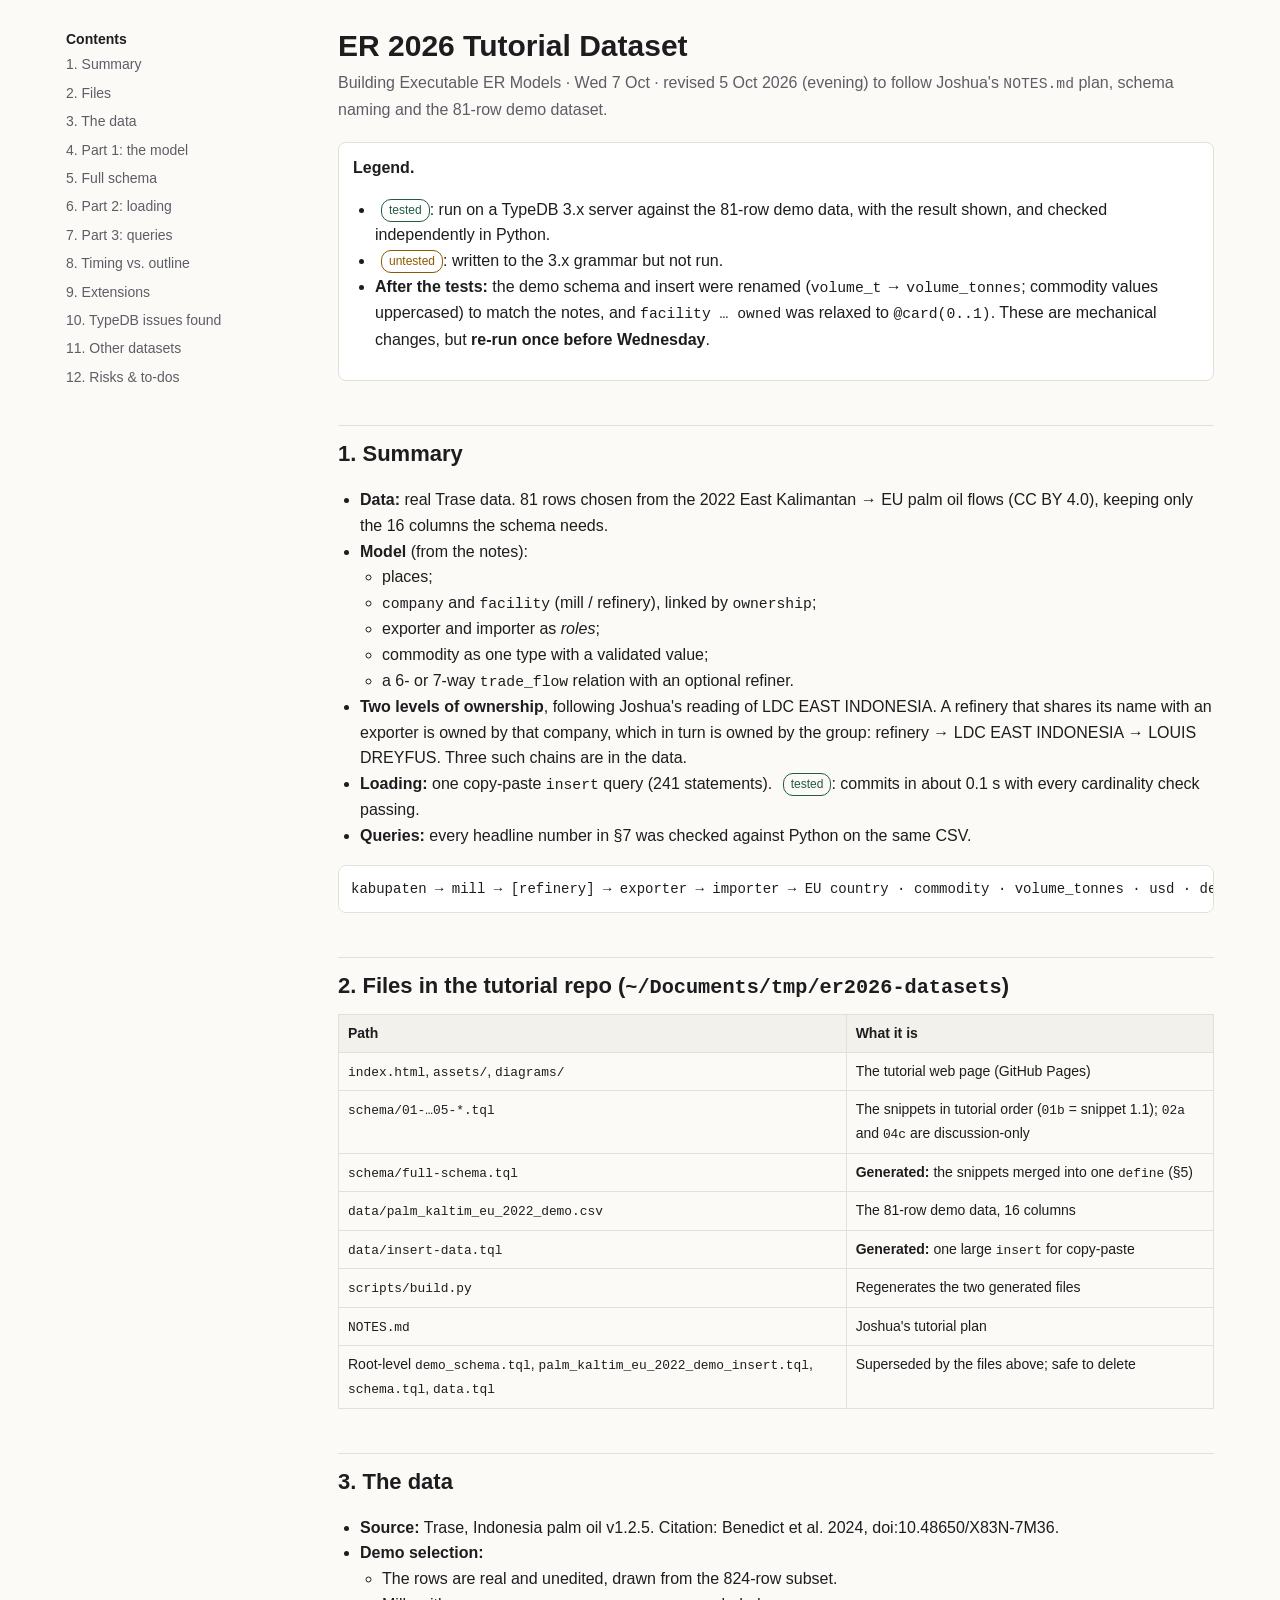
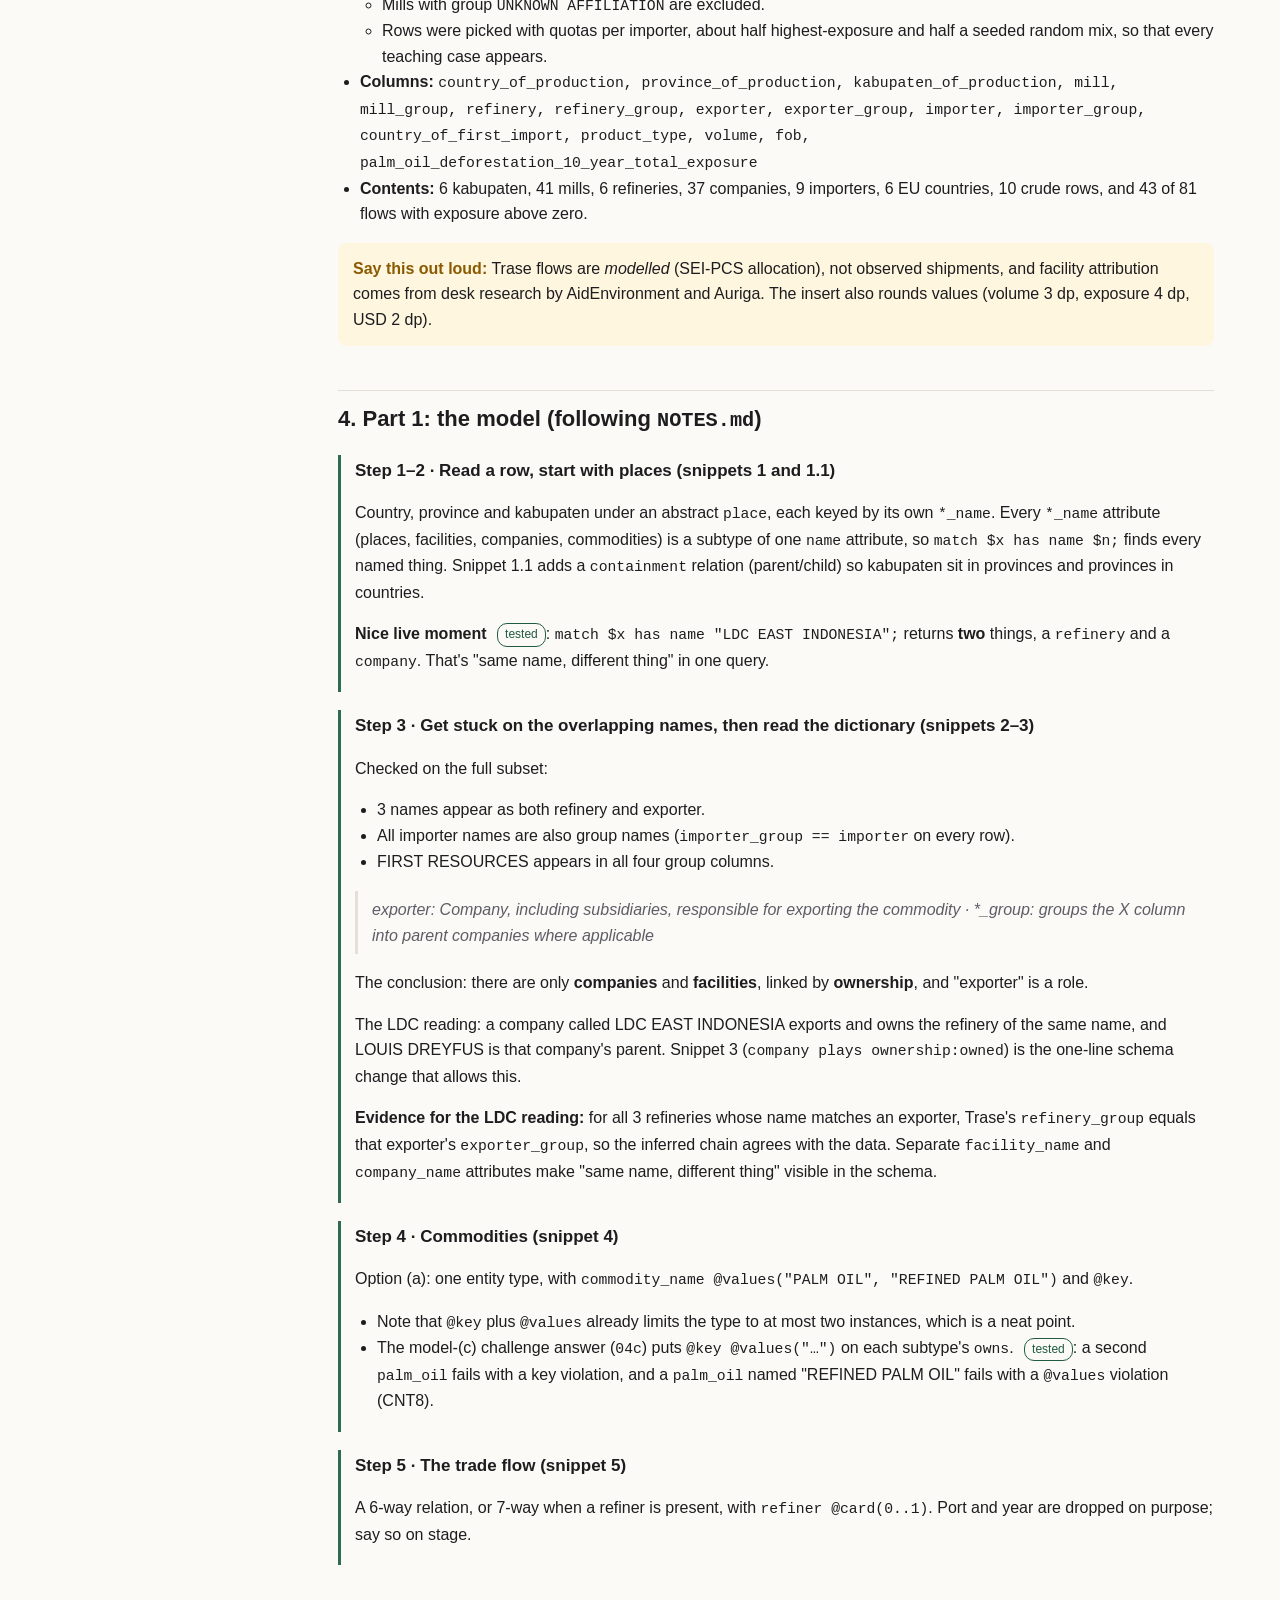
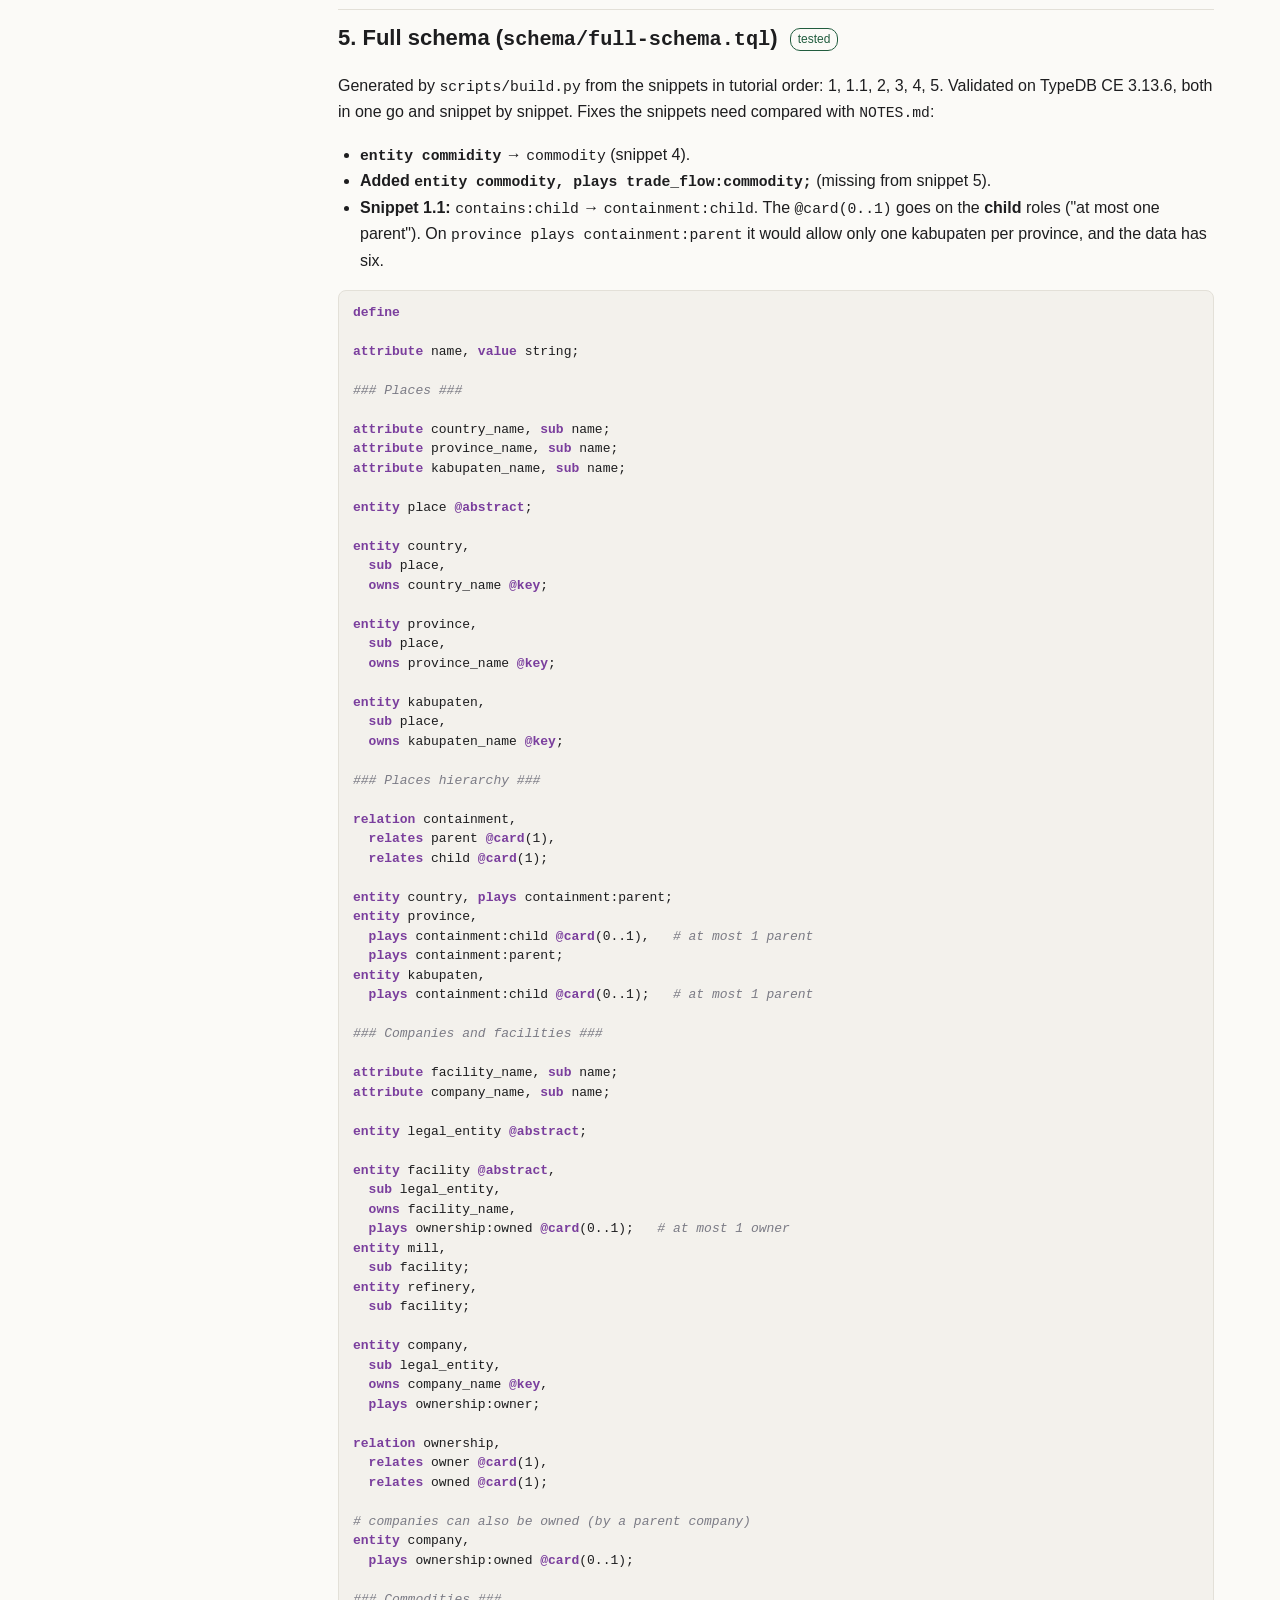
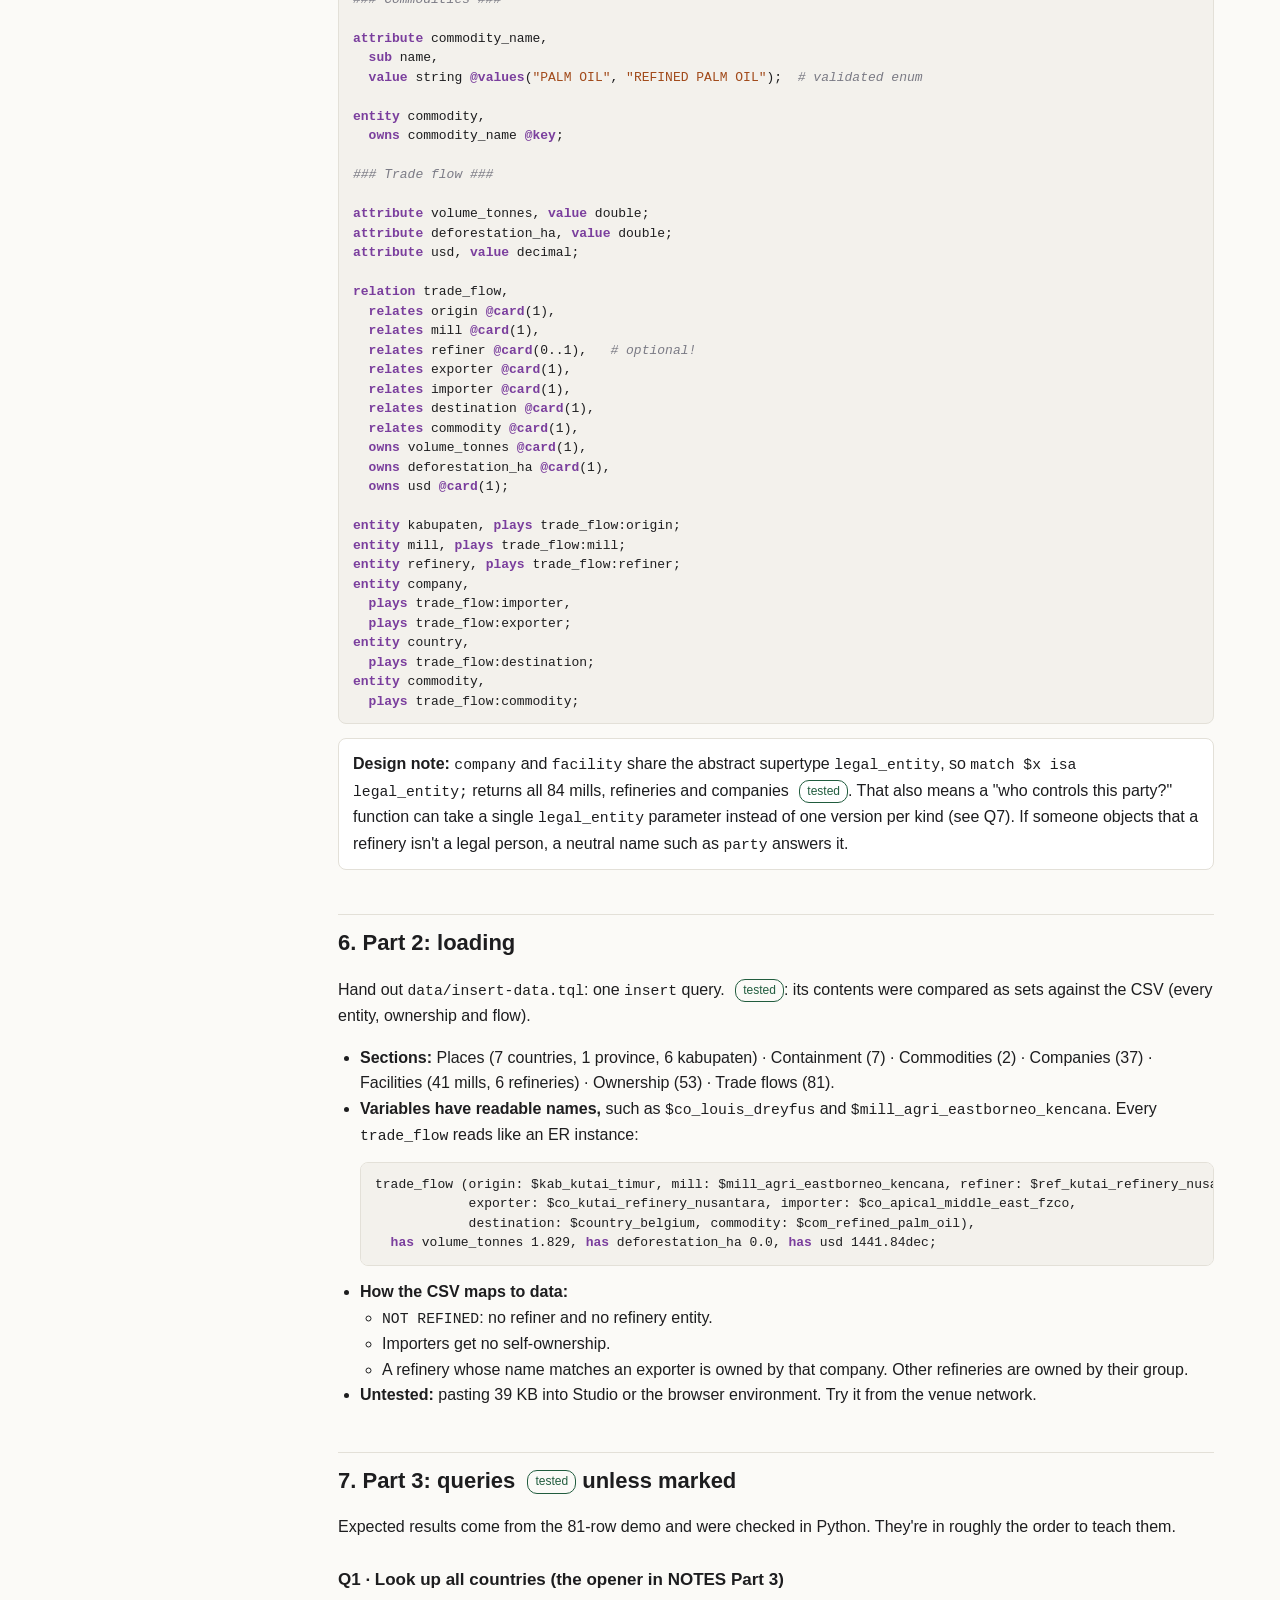
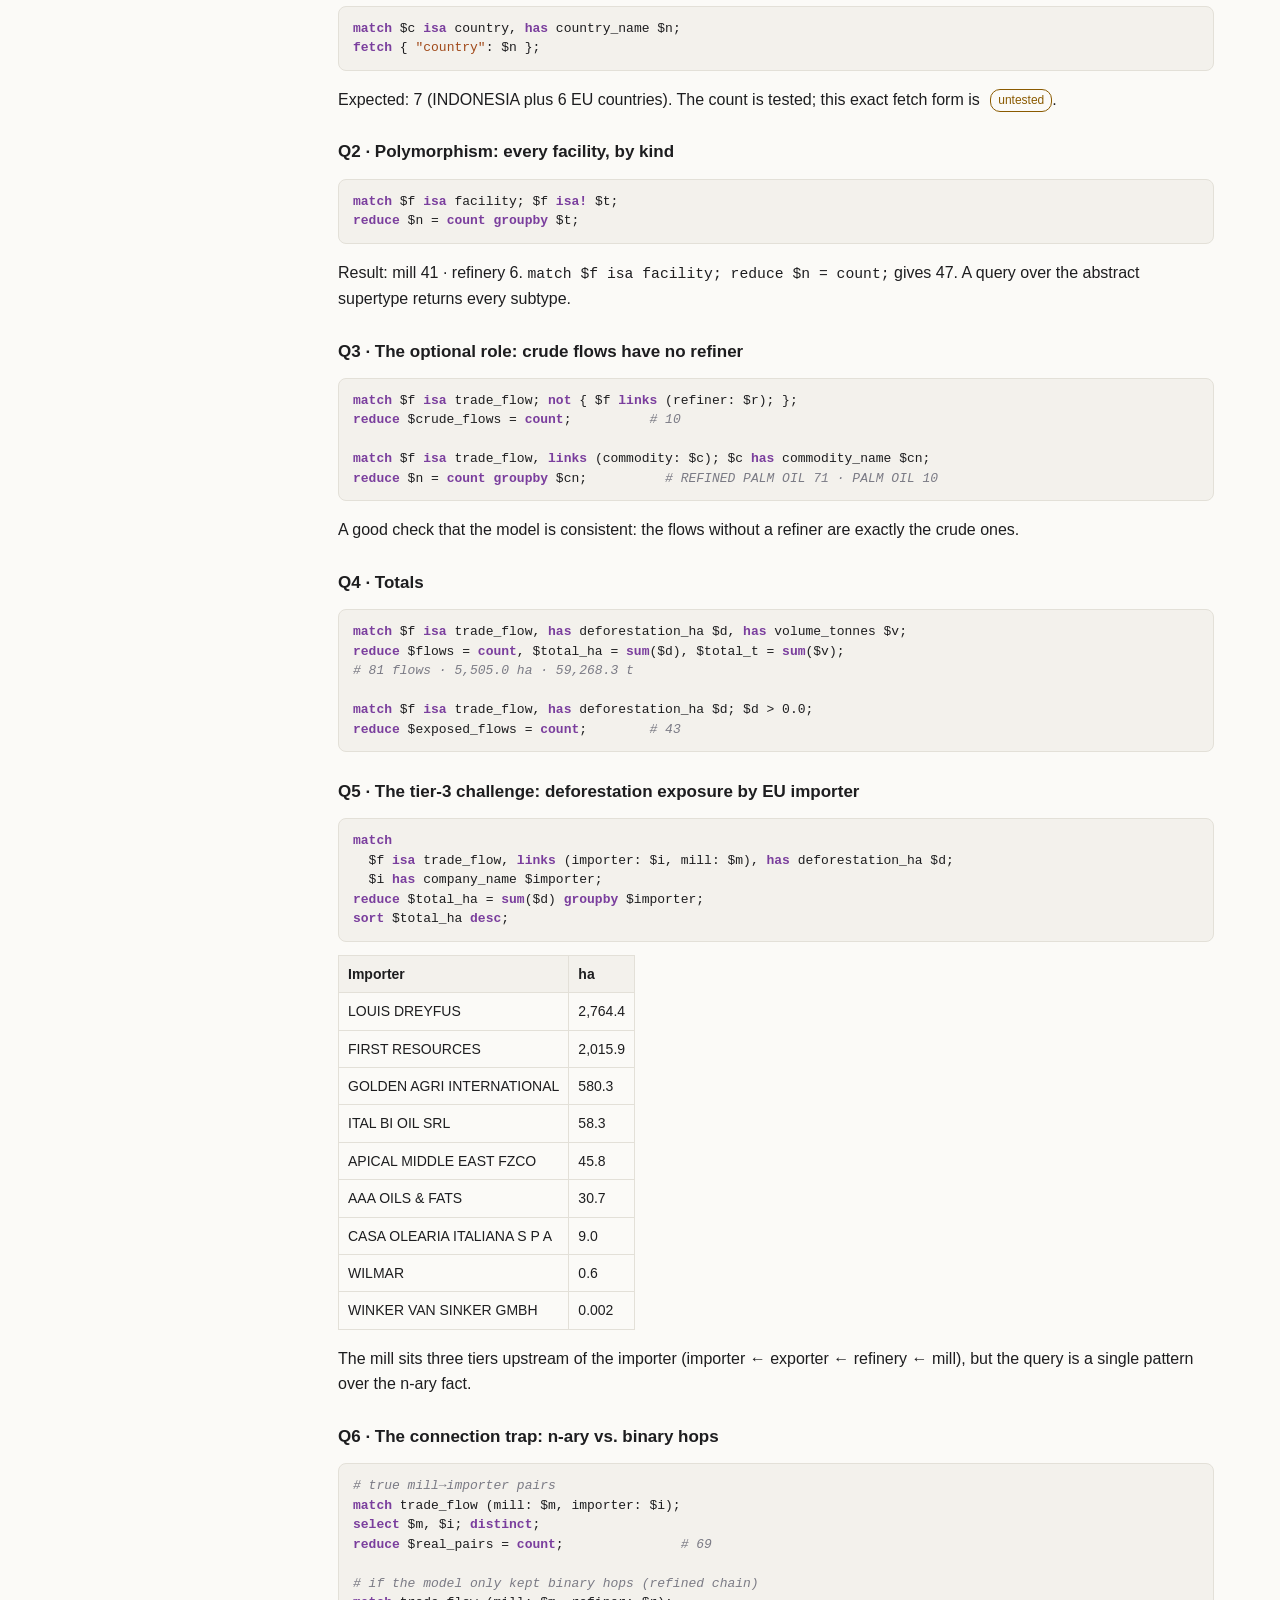
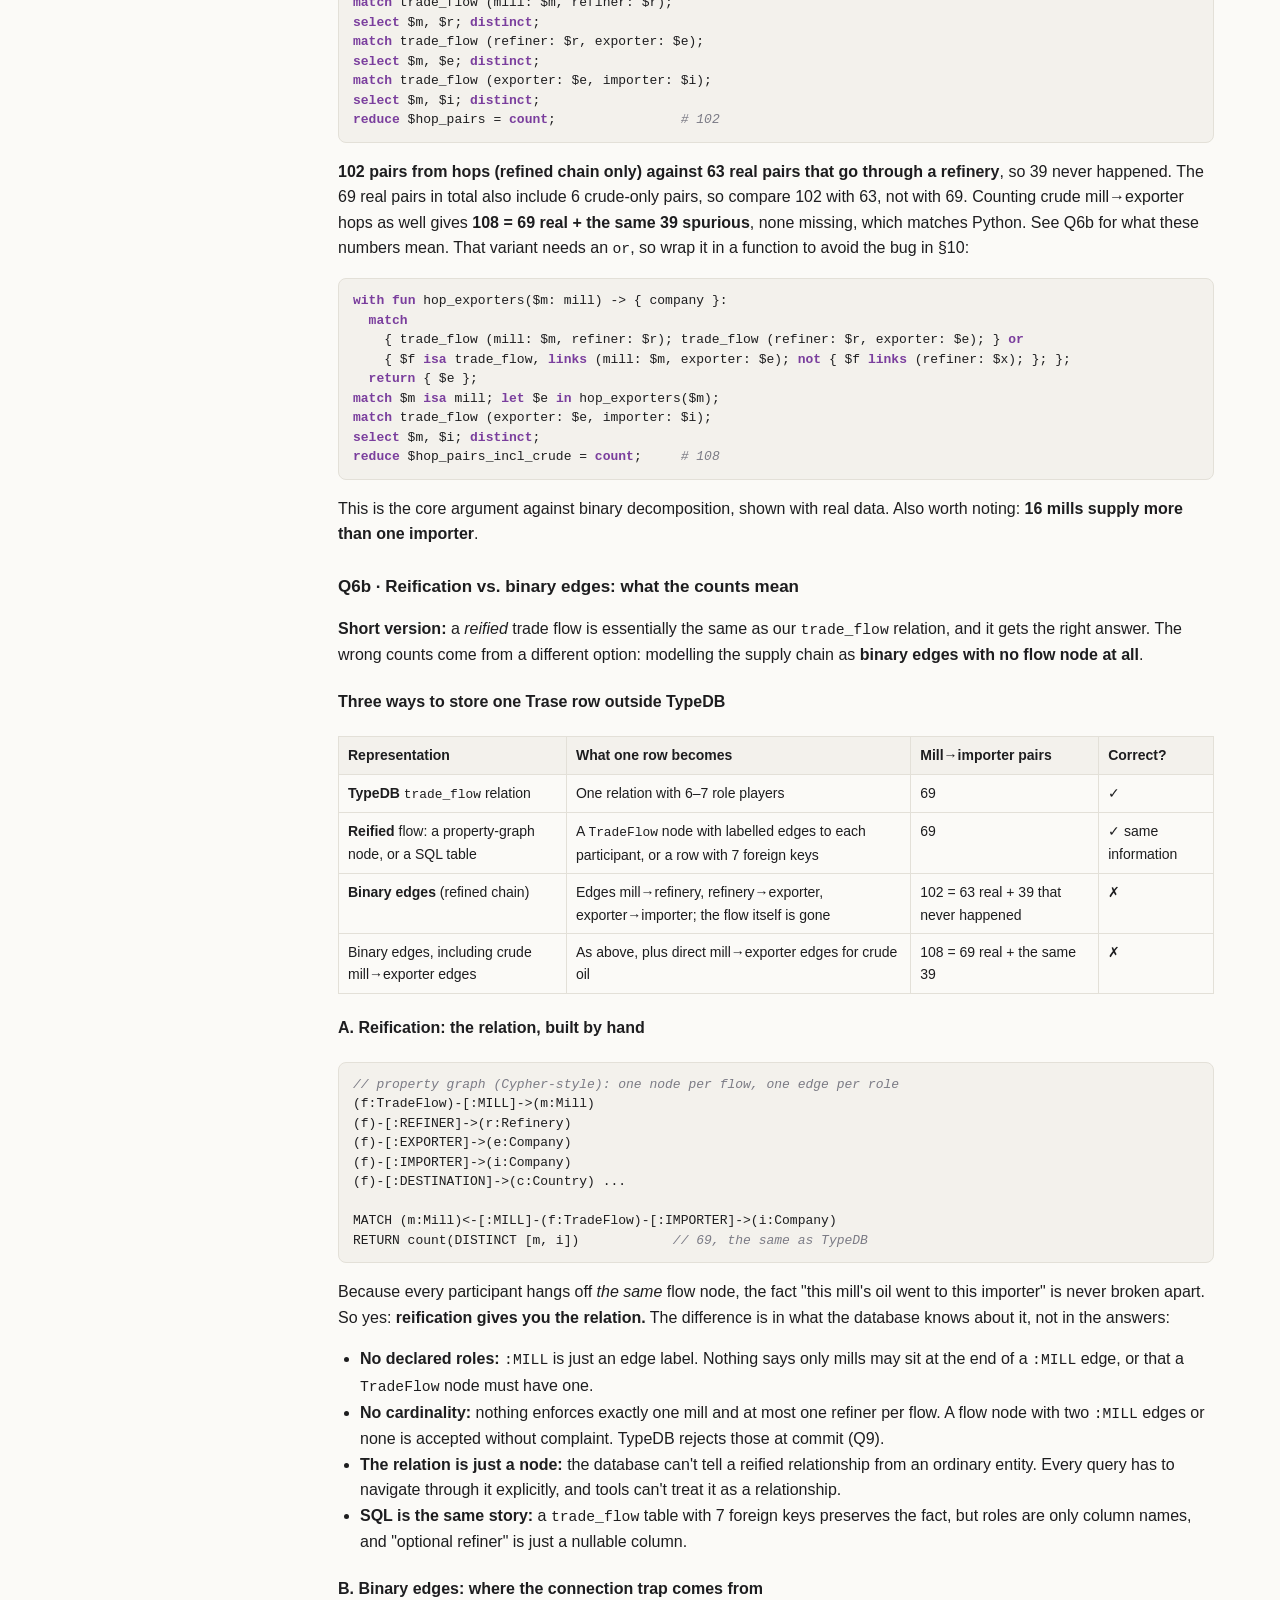
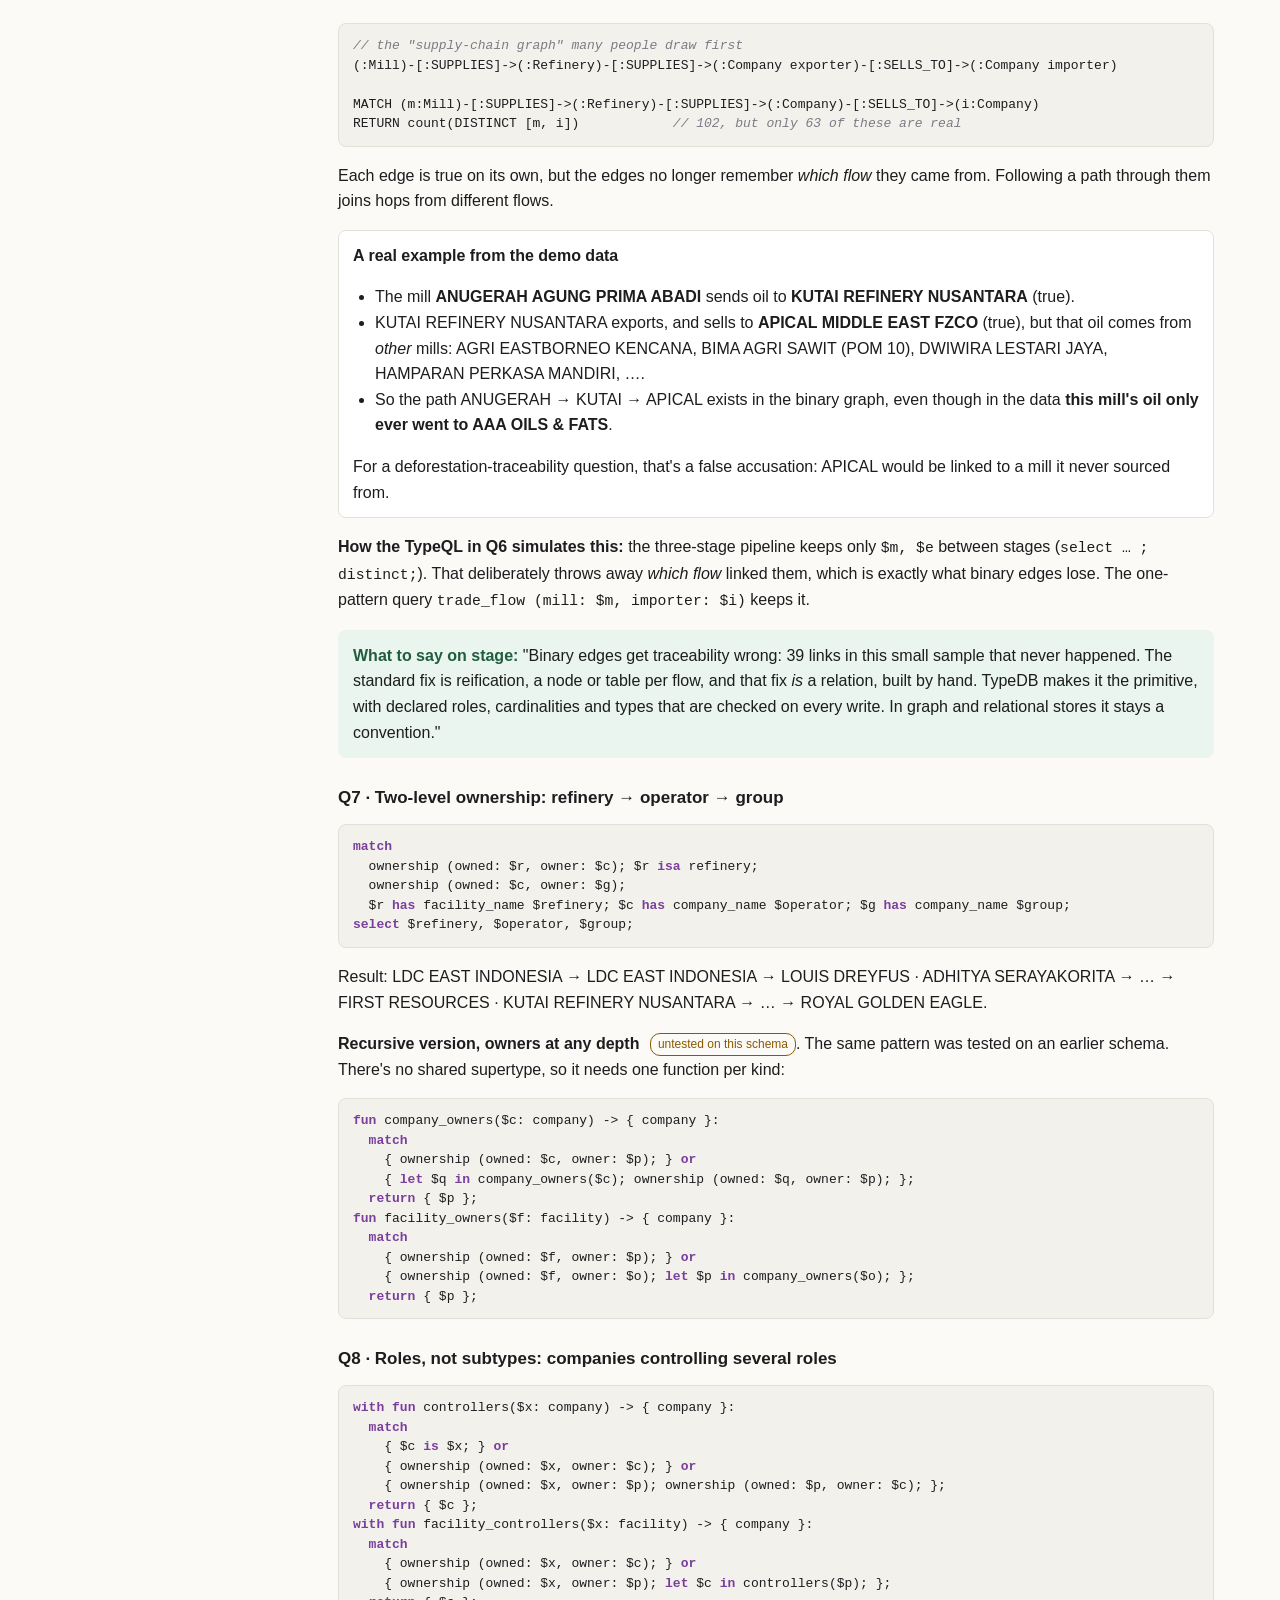
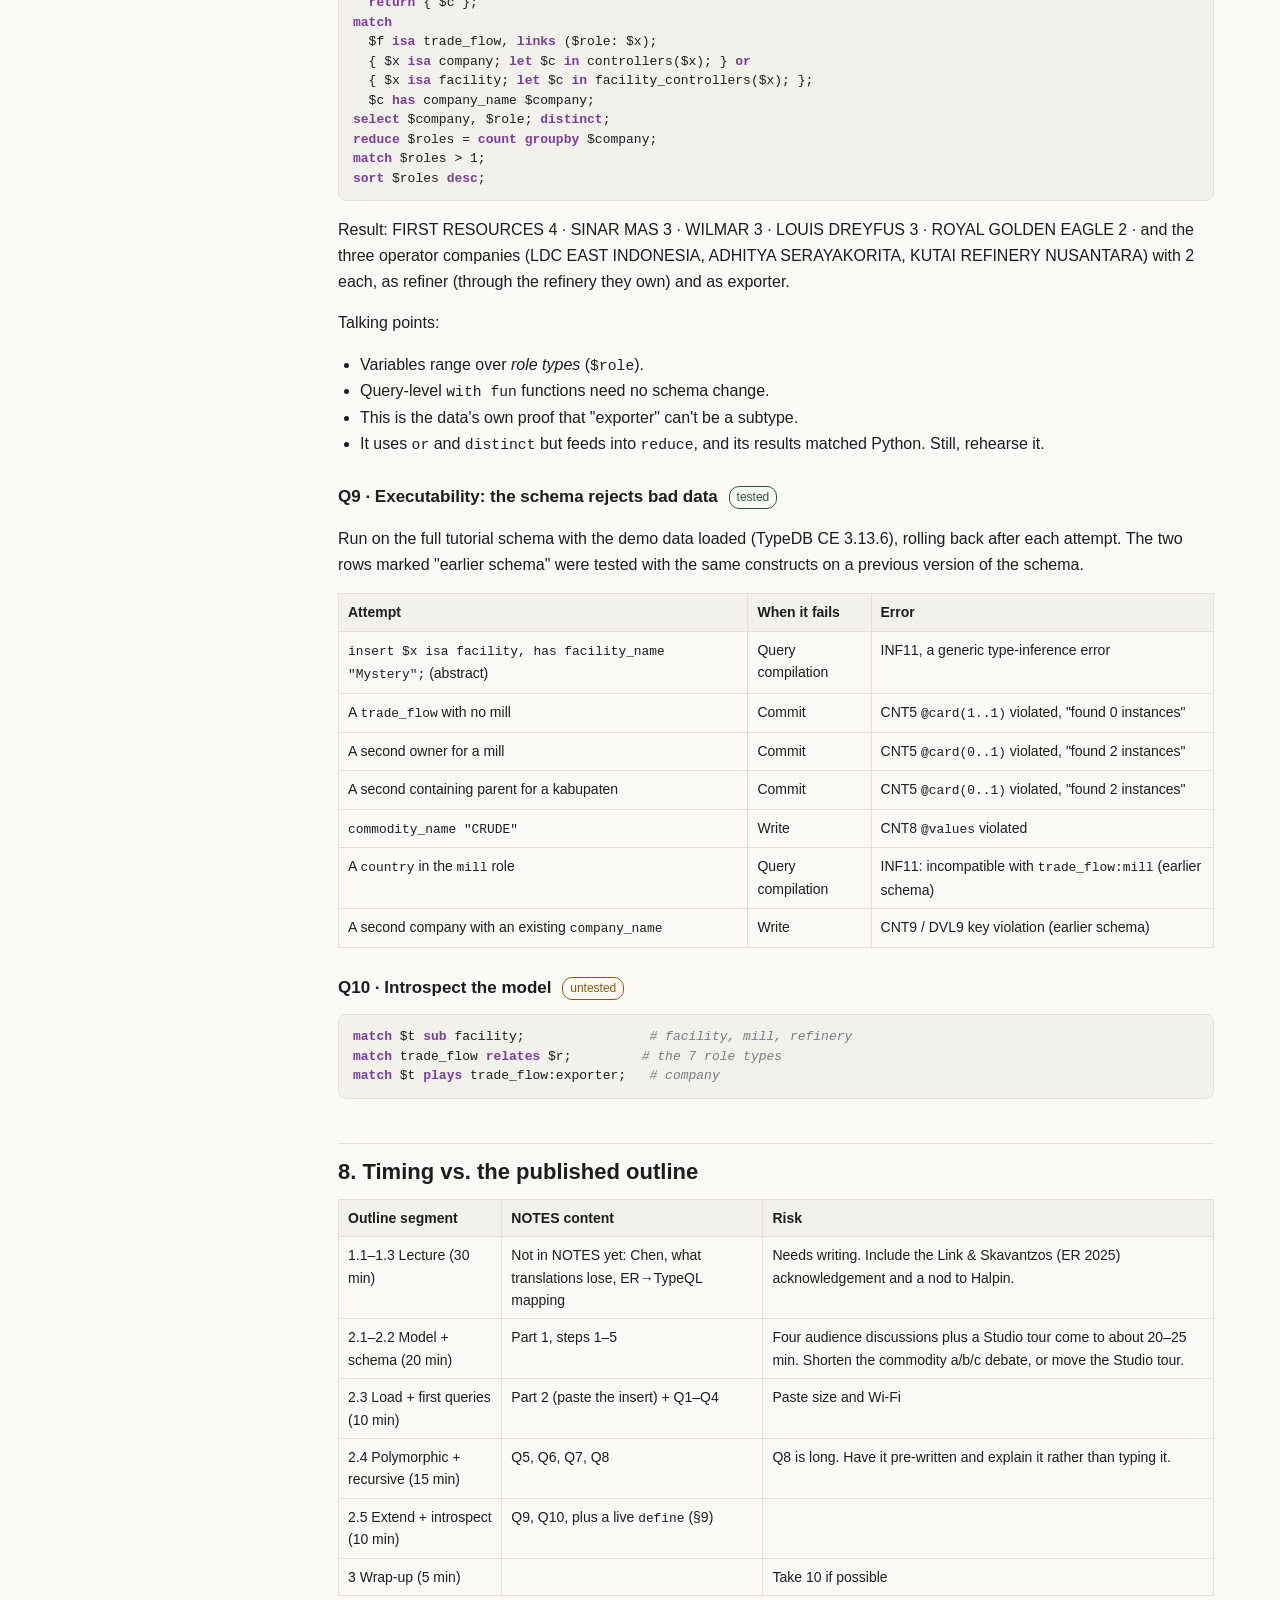
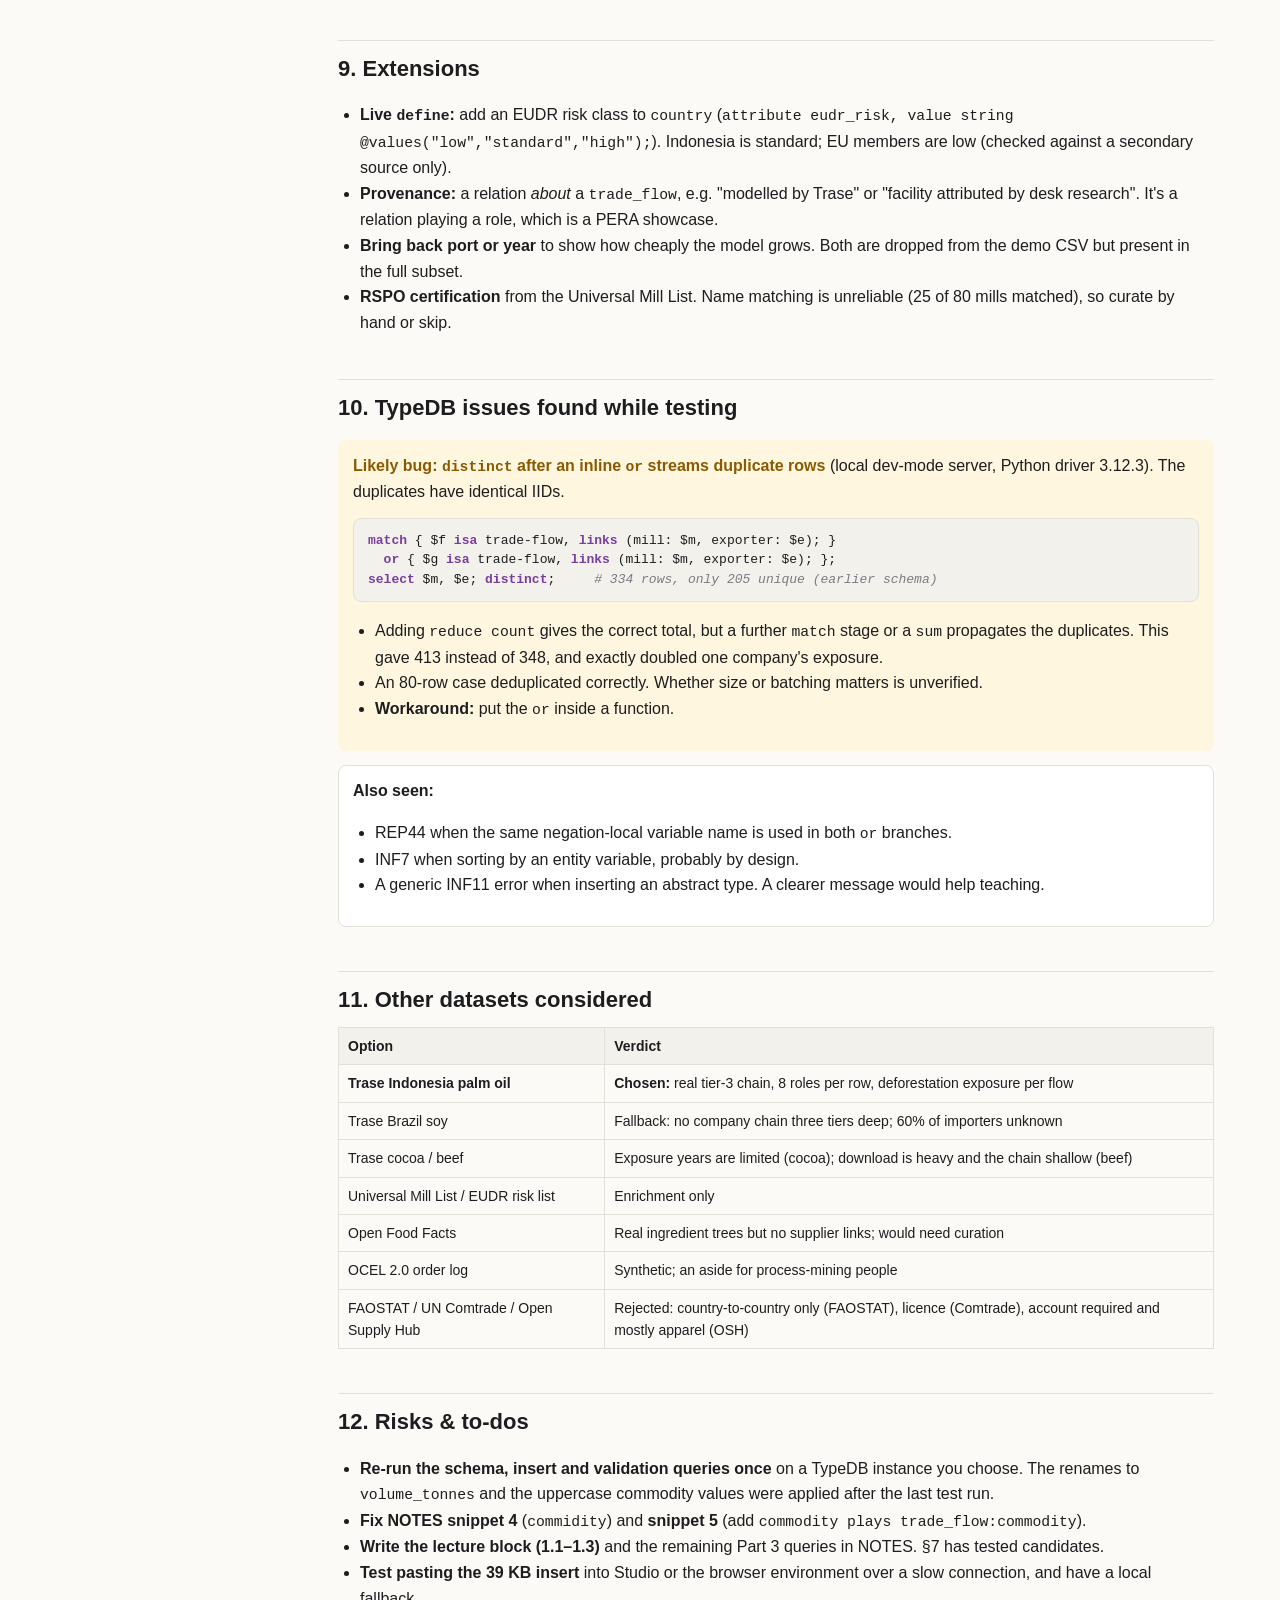
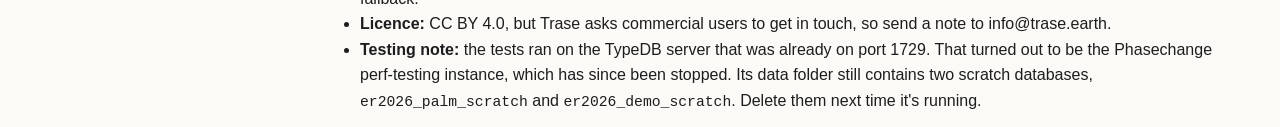
==== commit cfe82390: "Introduce legal_entity as the abstract supertype of company and facility Co-Authored-By: Claude Opus" ====
--- a/ER2026-tutorial-dataset-guide.html
+++ b/ER2026-tutorial-dataset-guide.html
@@ -187,7 +187,10 @@
 <span class="k">attribute</span> facility_name, <span class="k">sub</span> name;
 <span class="k">attribute</span> company_name, <span class="k">sub</span> name;
 
+<span class="k">entity</span> legal_entity <span class="k">@abstract</span>;
+
 <span class="k">entity</span> facility <span class="k">@abstract</span>,
+  <span class="k">sub</span> legal_entity,
   <span class="k">owns</span> facility_name,
   <span class="k">plays</span> ownership:owned <span class="k">@card</span>(0..1);   <span class="c"># at most 1 owner</span>
 <span class="k">entity</span> mill,
@@ -196,6 +199,7 @@
   <span class="k">sub</span> facility;
 
 <span class="k">entity</span> company,
+  <span class="k">sub</span> legal_entity,
   <span class="k">owns</span> company_name <span class="k">@key</span>,
   <span class="k">plays</span> ownership:owner;
 
@@ -244,7 +248,7 @@
   <span class="k">plays</span> trade_flow:destination;
 <span class="k">entity</span> commodity,
   <span class="k">plays</span> trade_flow:commodity;</pre>
-<div class="box"><b>Design note to mention (or not):</b> <code>company</code> and <code>facility</code> share no supertype. That's fine for the model, but any "who controls this party?" function needs one version for companies and one for facilities (see Q7). A shared abstract <code>party</code> supertype would allow a single function. It's a nice "the model shapes the queries" aside.</div>
+<div class="box"><b>Design note:</b> <code>company</code> and <code>facility</code> share the abstract supertype <code>legal_entity</code>, so <code>match $x isa legal_entity;</code> returns all 84 mills, refineries and companies <span class="tag t">tested</span>. That also means a "who controls this party?" function can take a single <code>legal_entity</code> parameter instead of one version per kind (see Q7). If someone objects that a refinery isn't a legal person, a neutral name such as <code>party</code> answers it.</div>
 
 <h2 id="load">6. Part 2: loading</h2>
 <p>Hand out <code>data/insert-data.tql</code>: one <code>insert</code> query. <span class="tag t">tested</span>: its contents were compared as sets against the CSV (every entity, ownership and flow).</p>
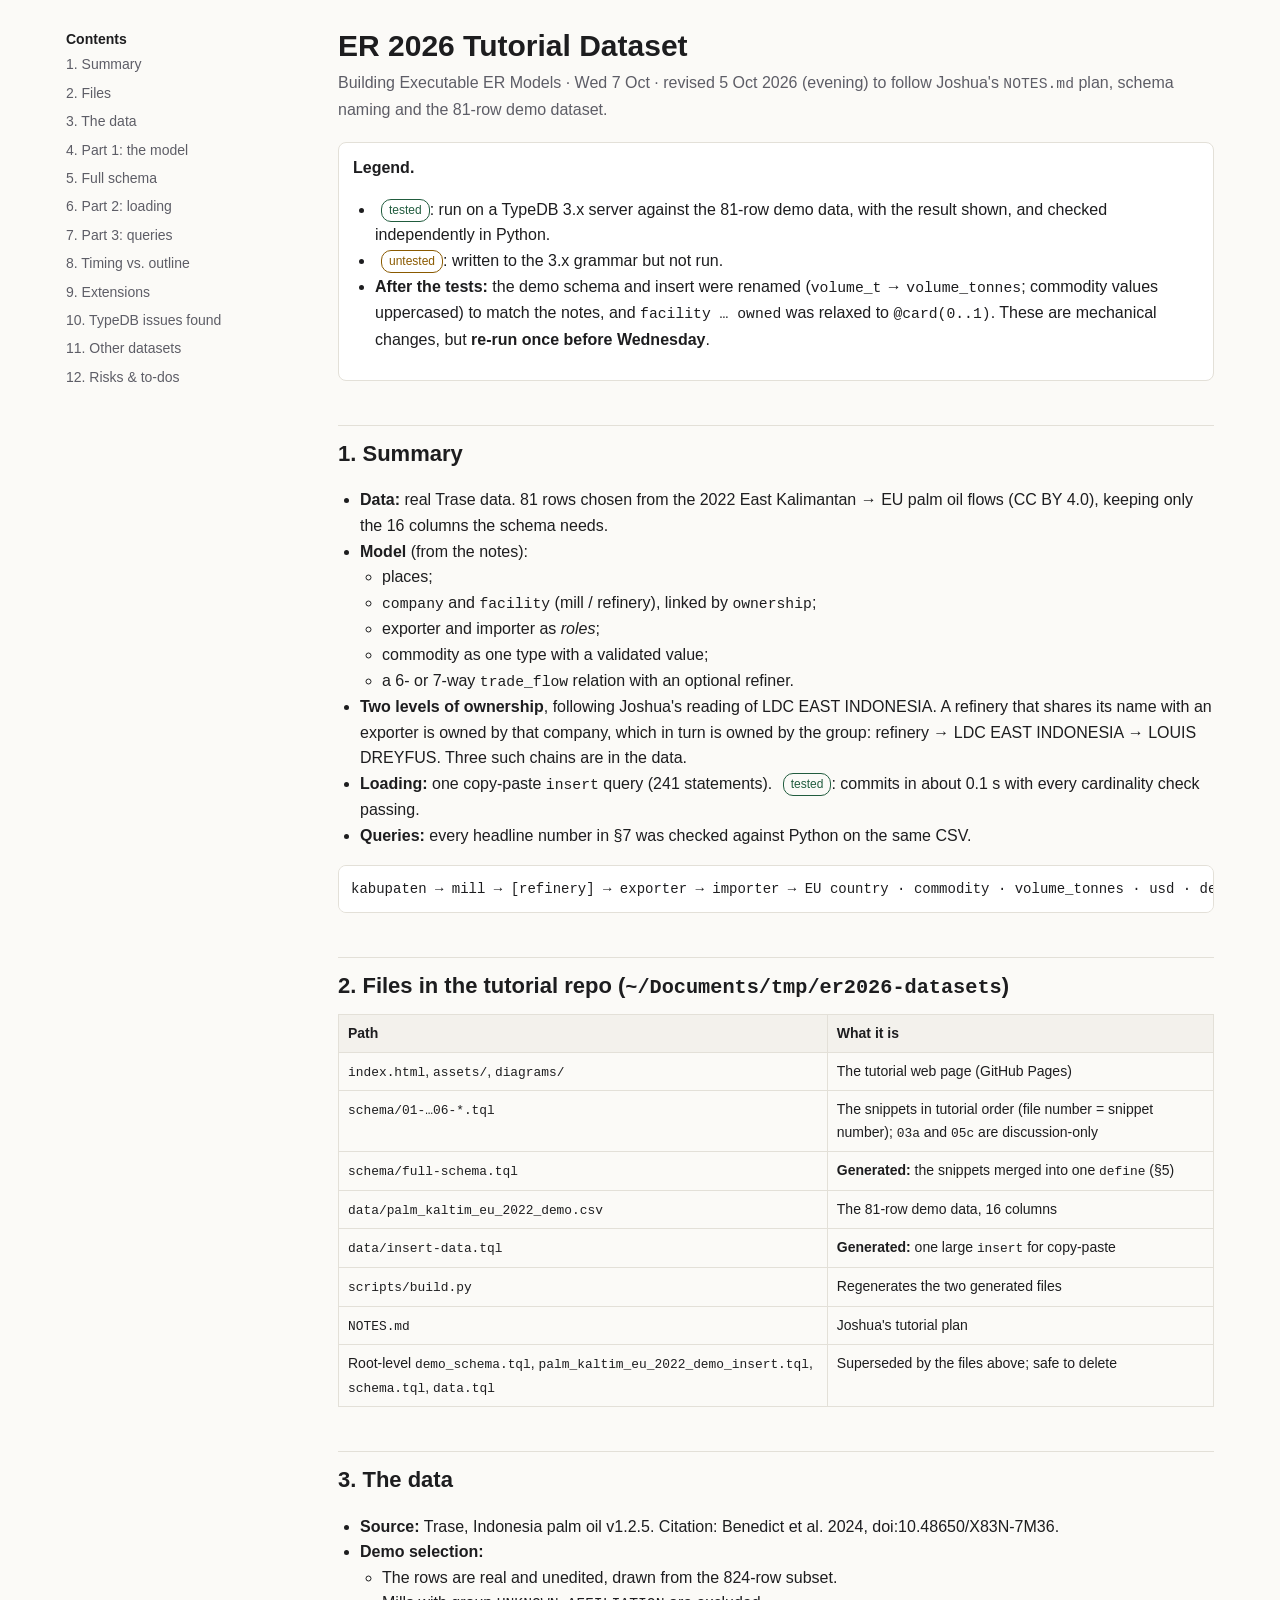
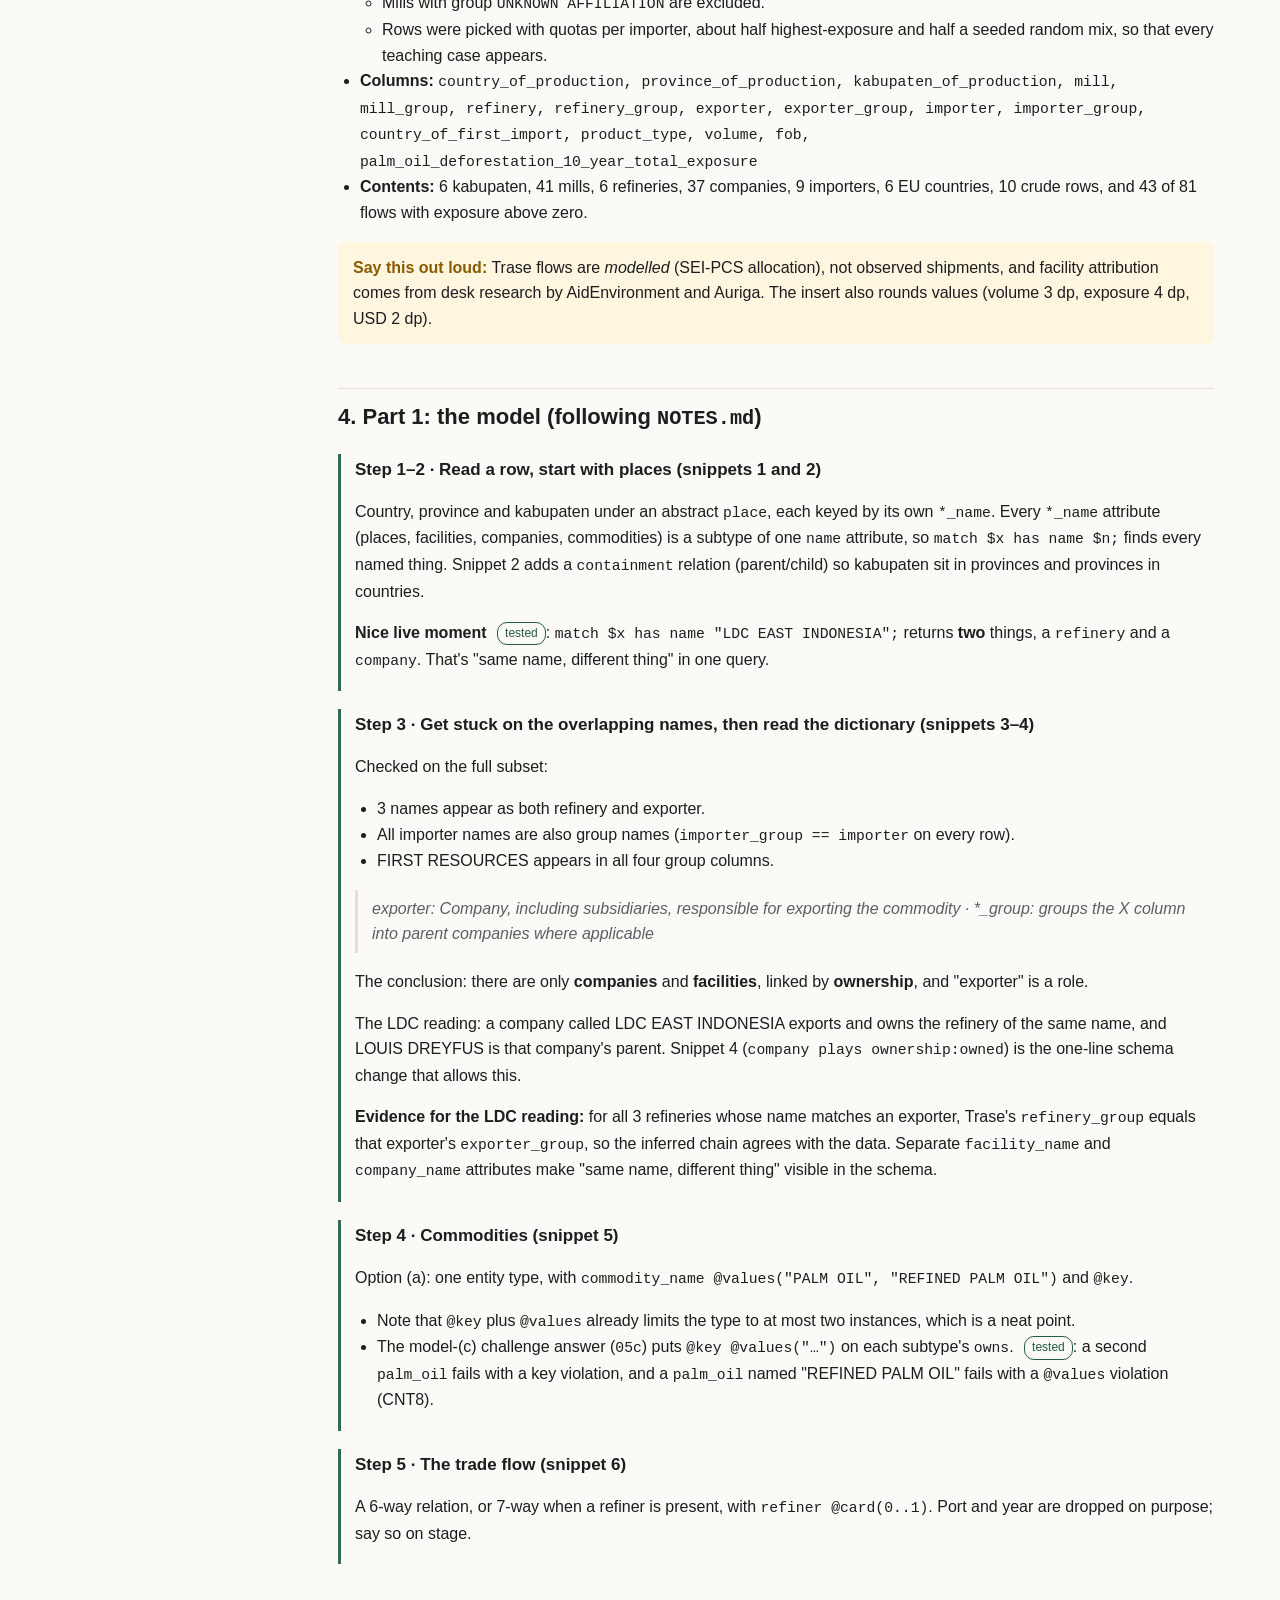
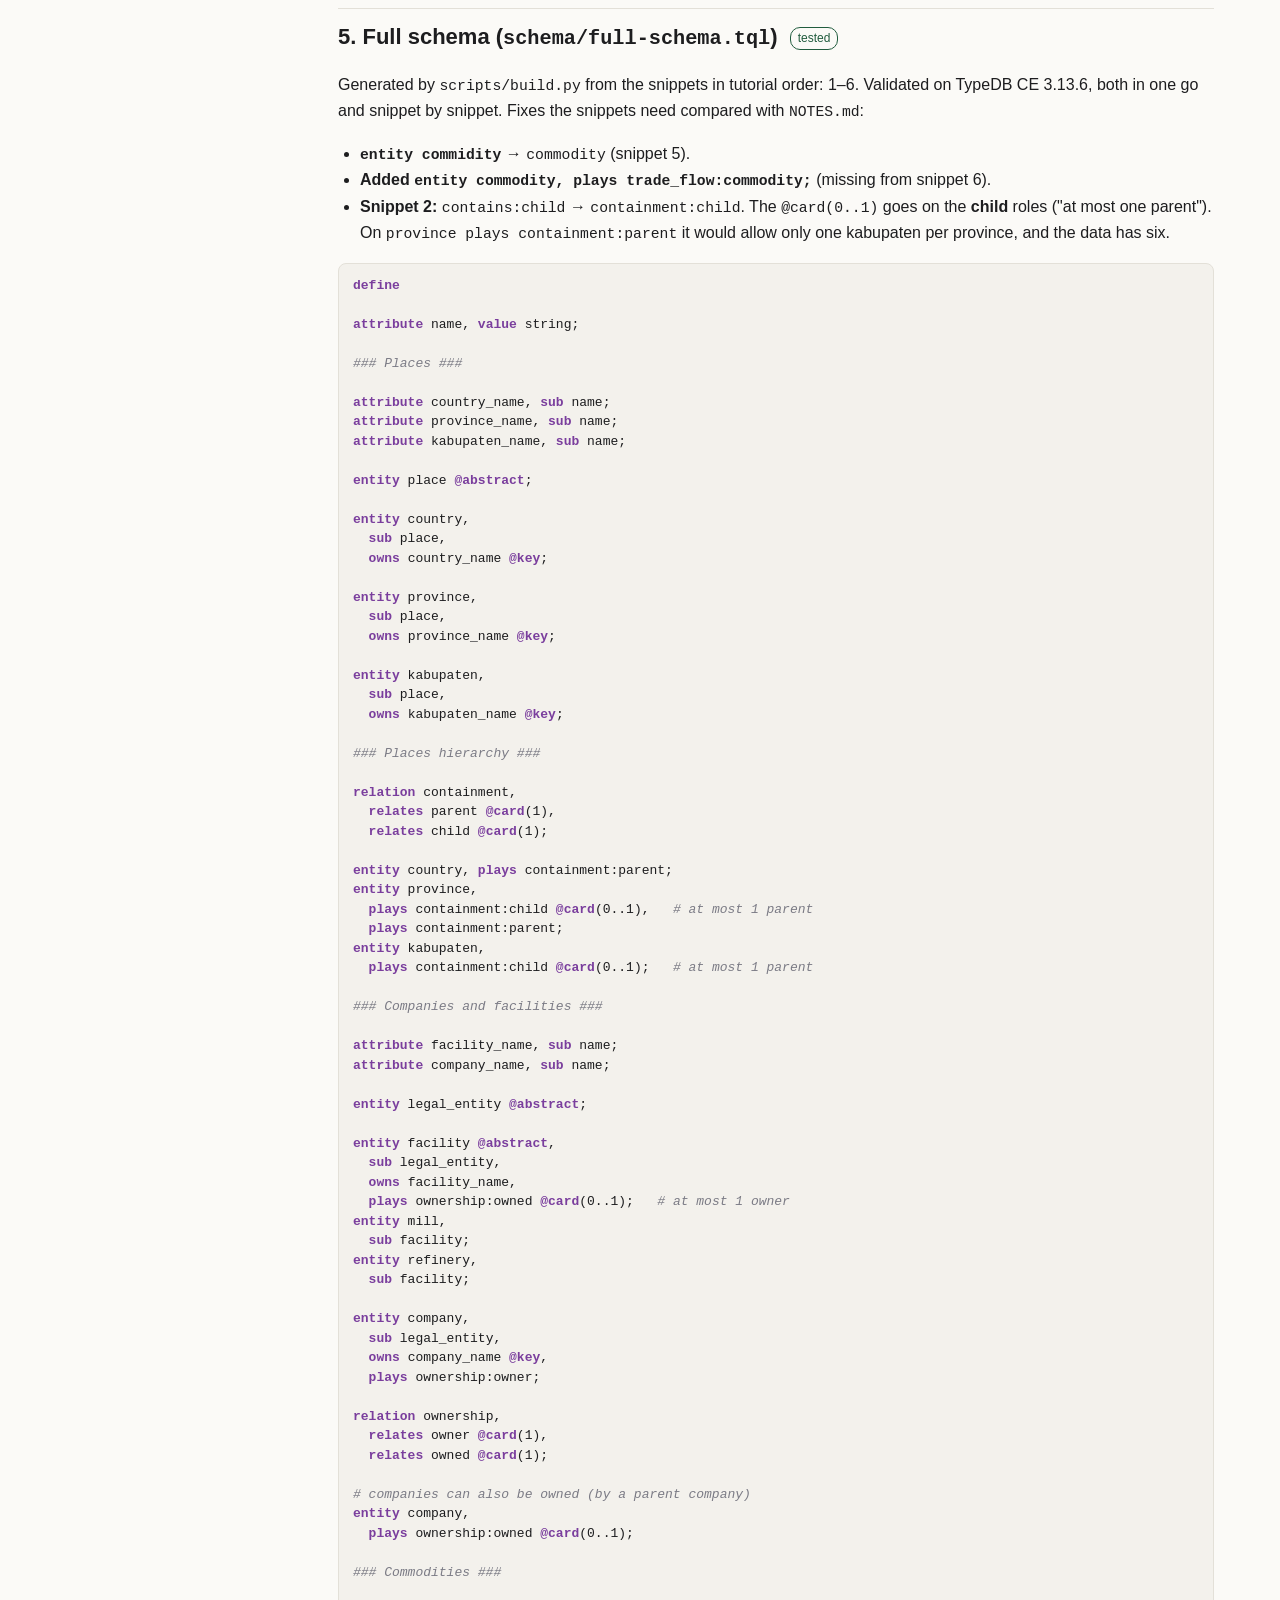
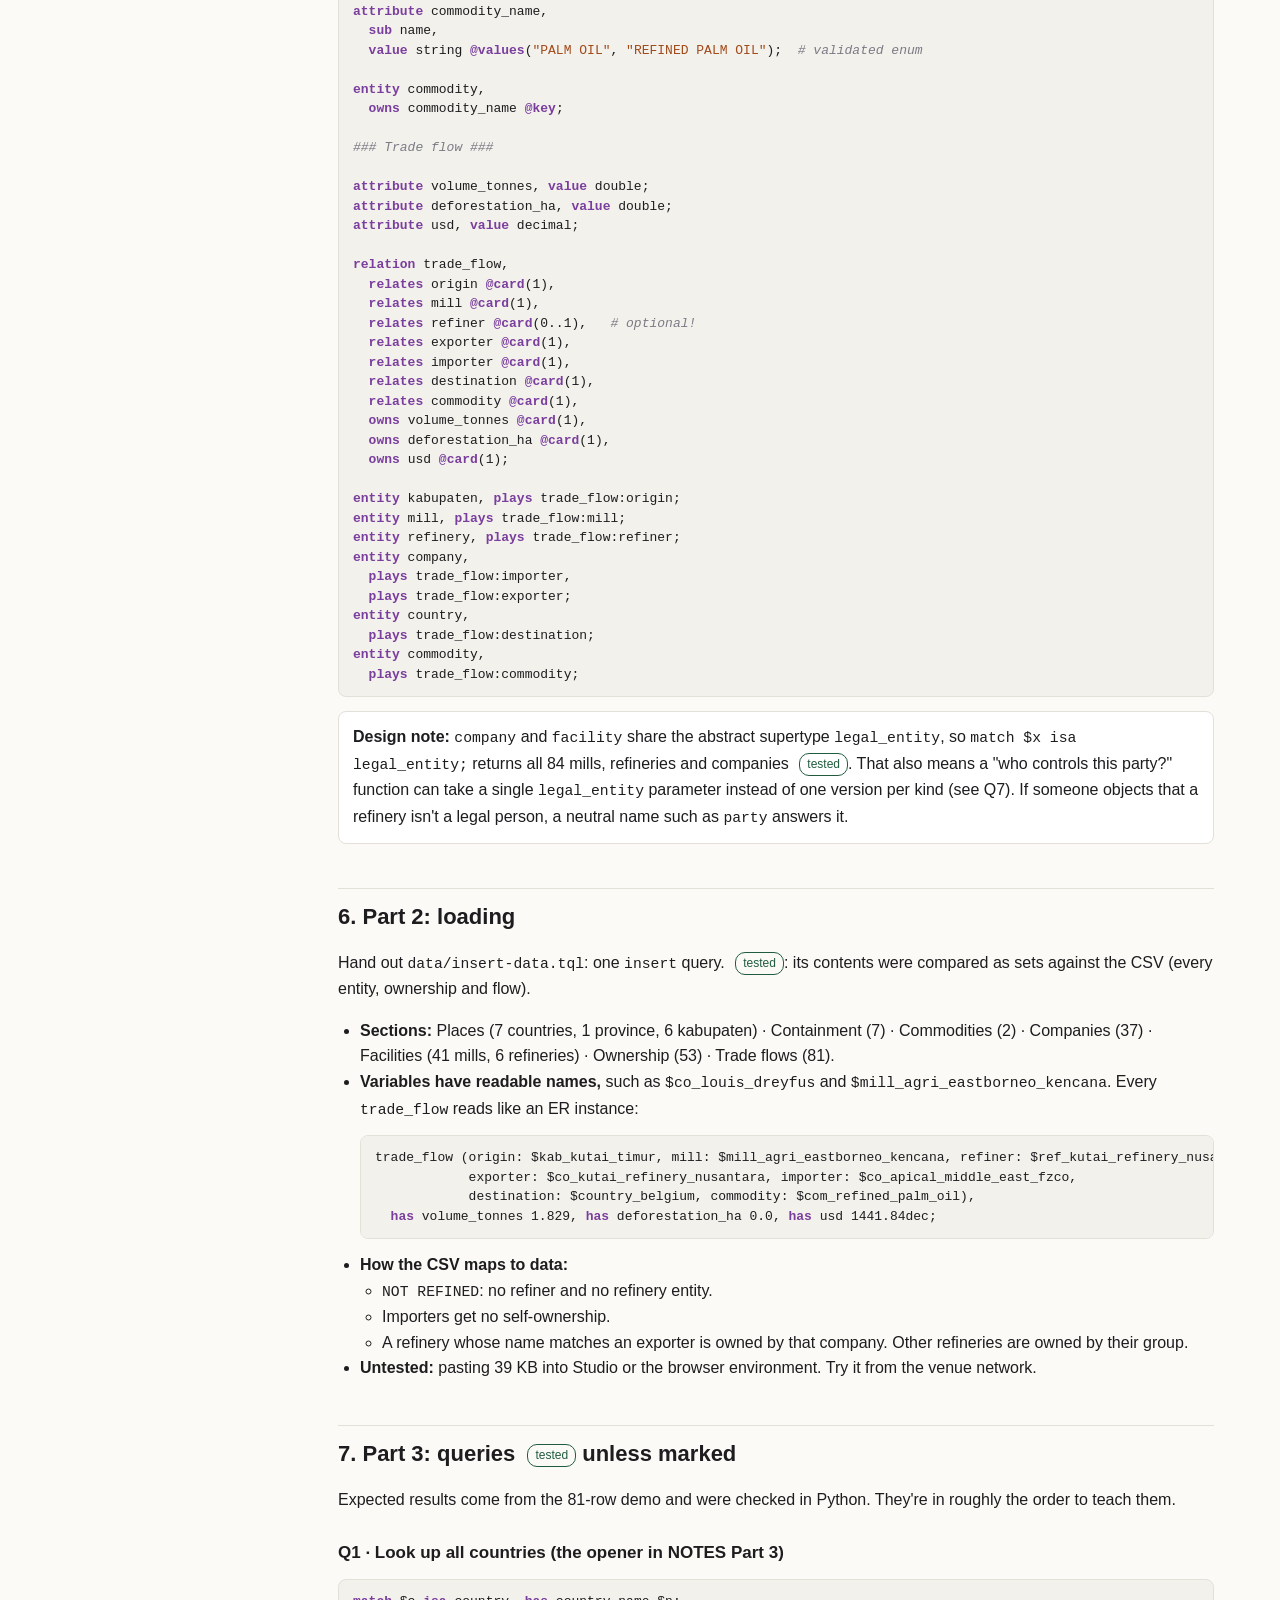
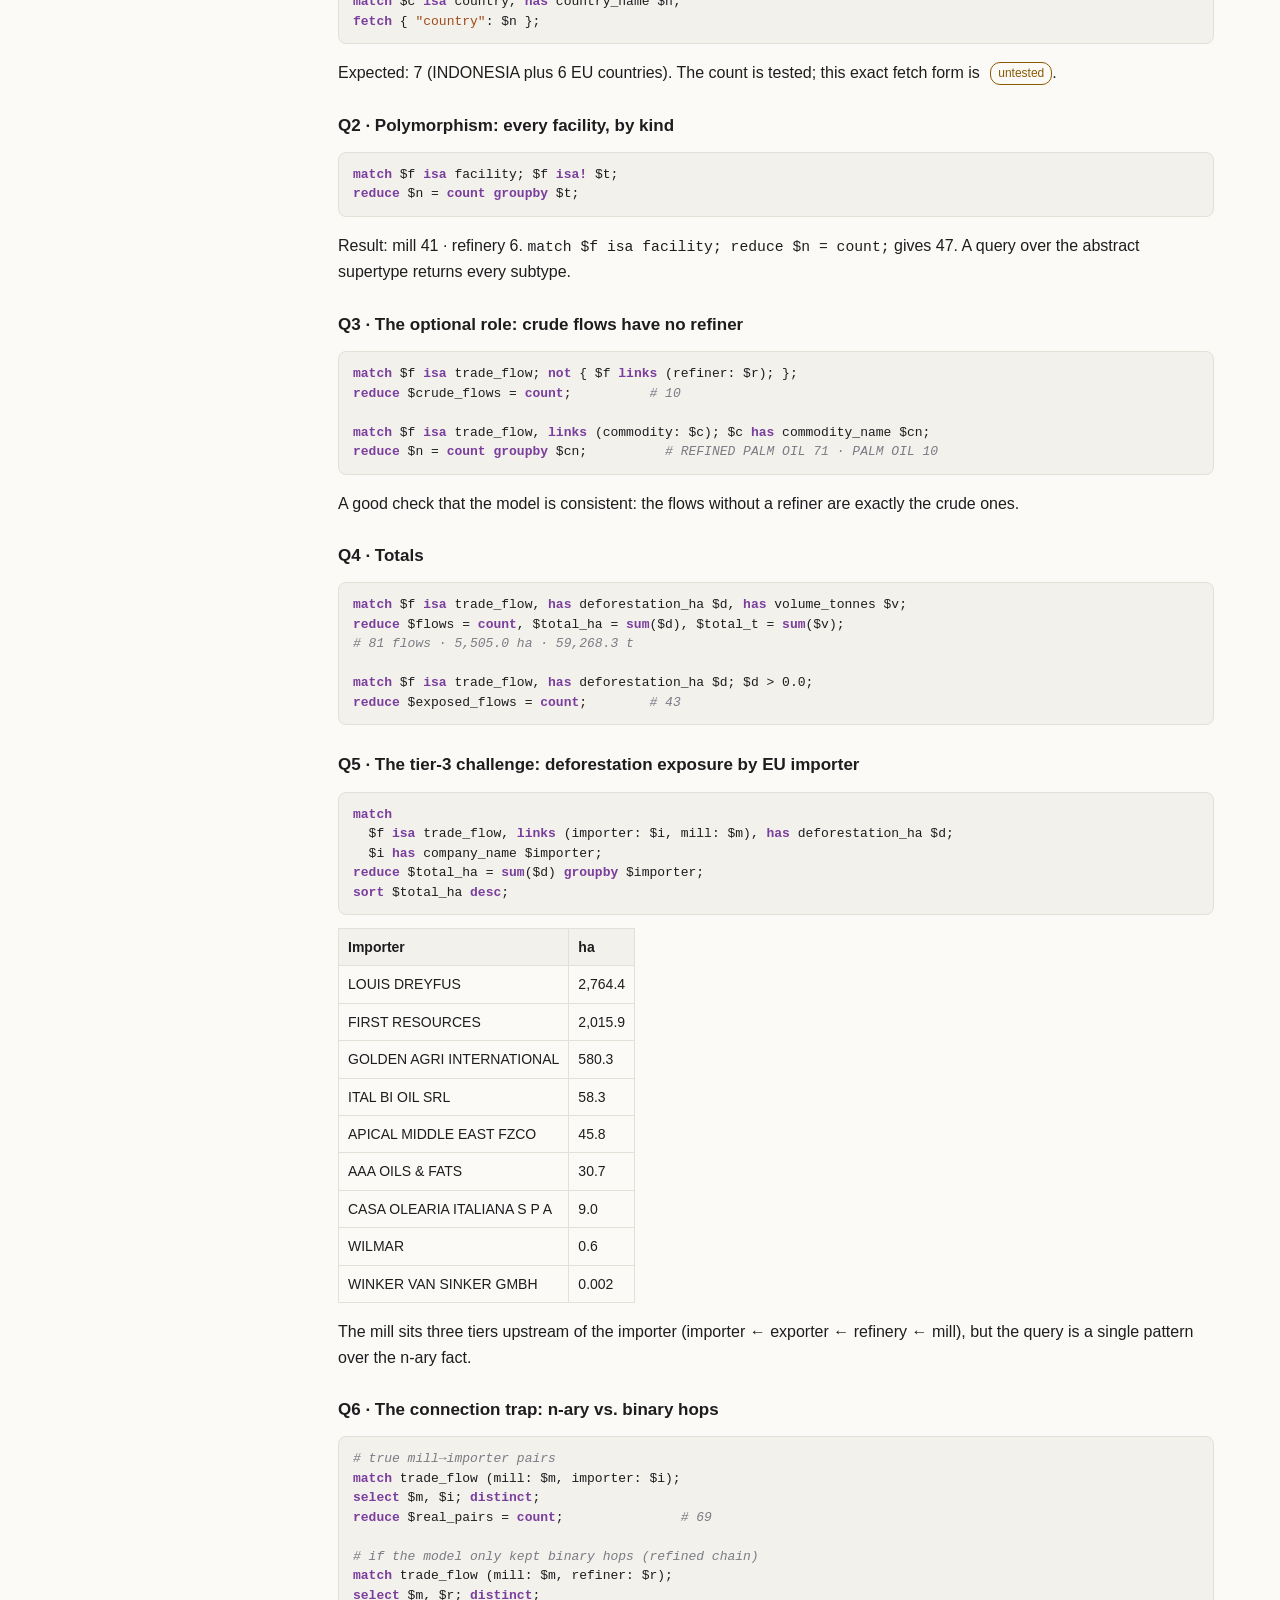
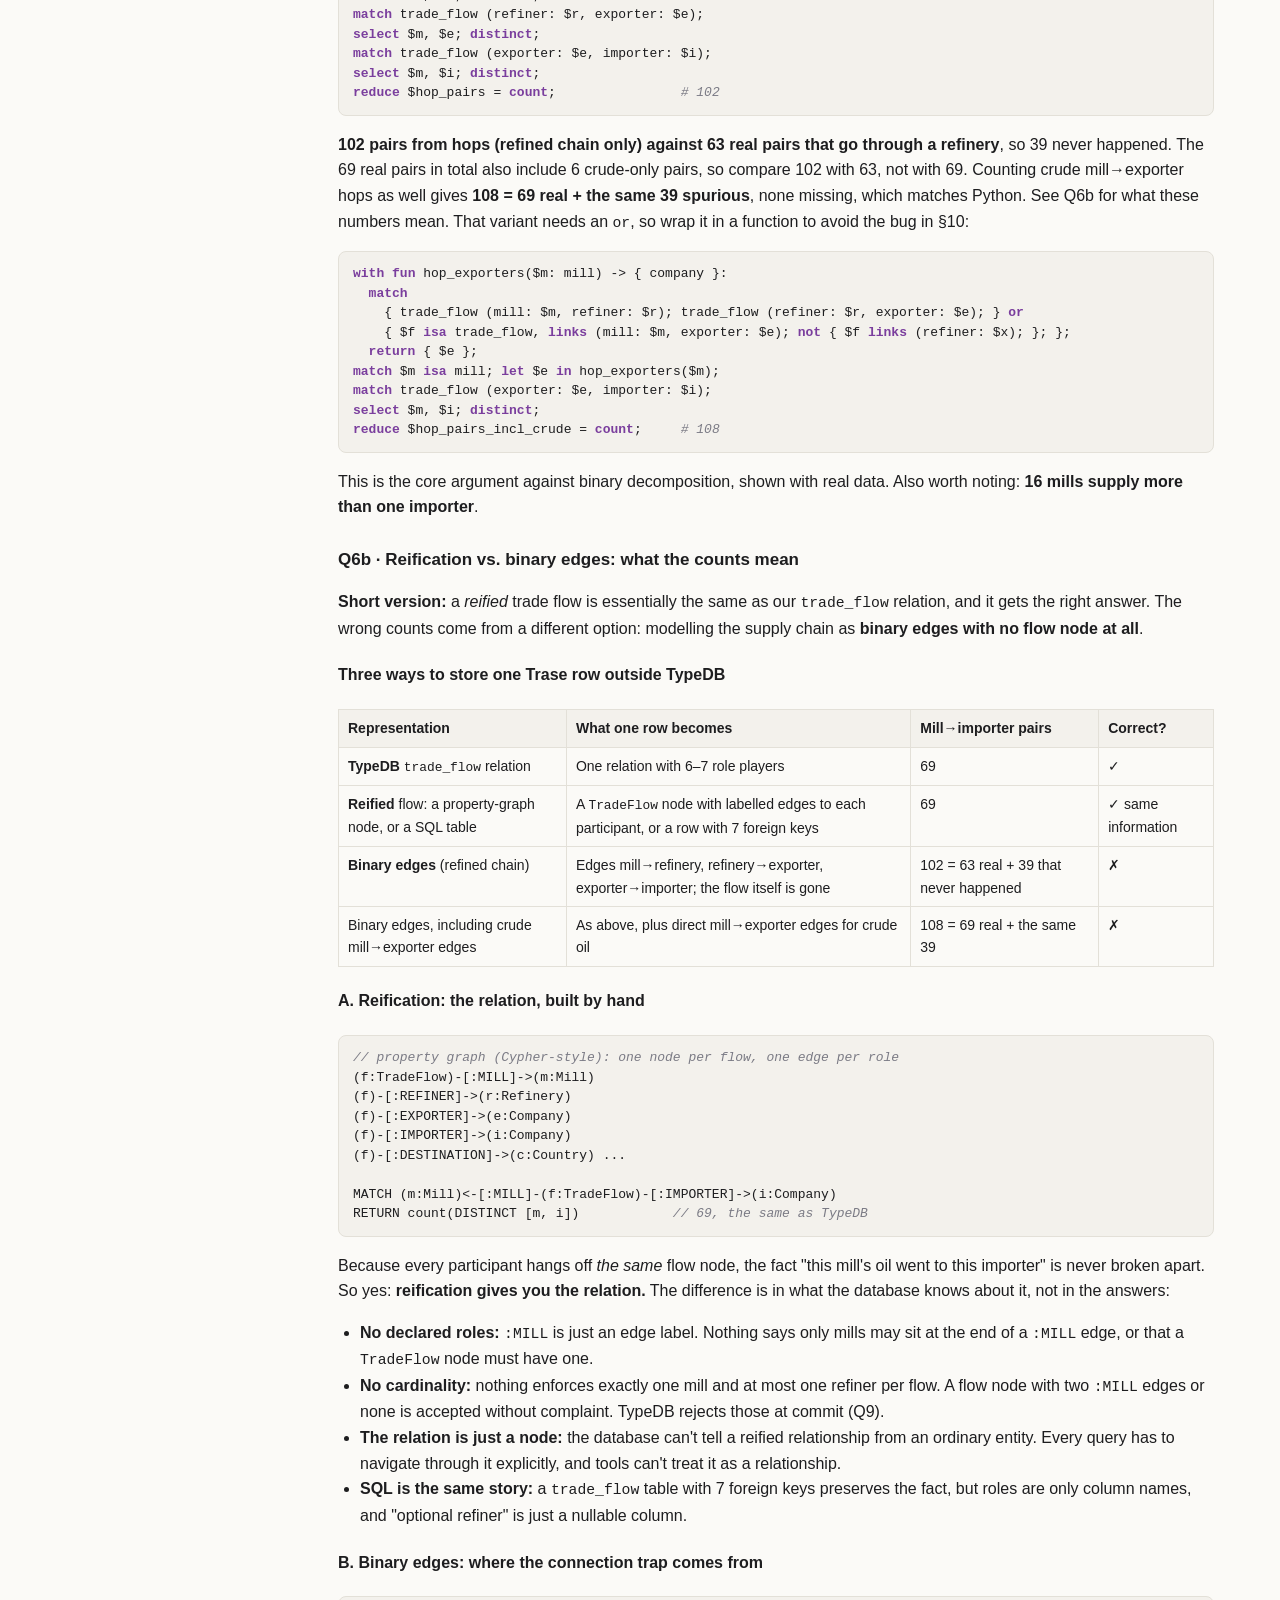
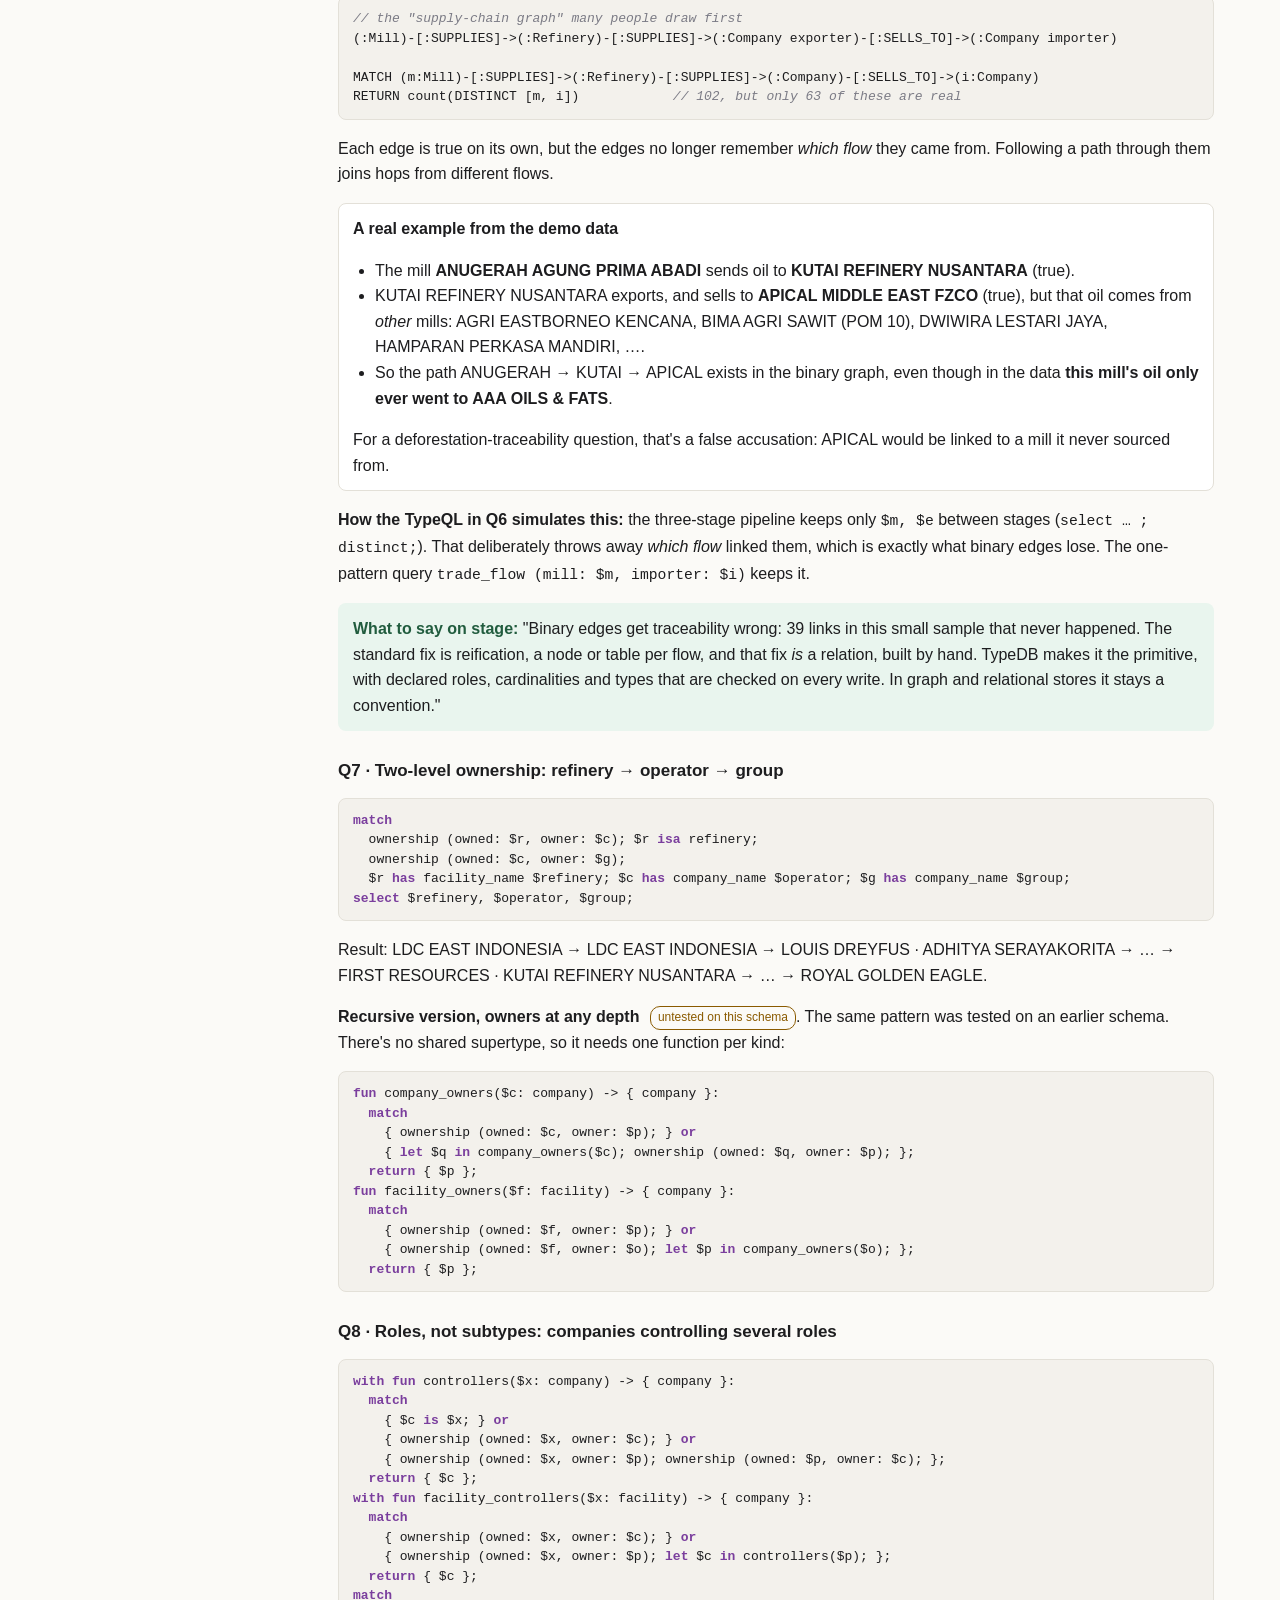
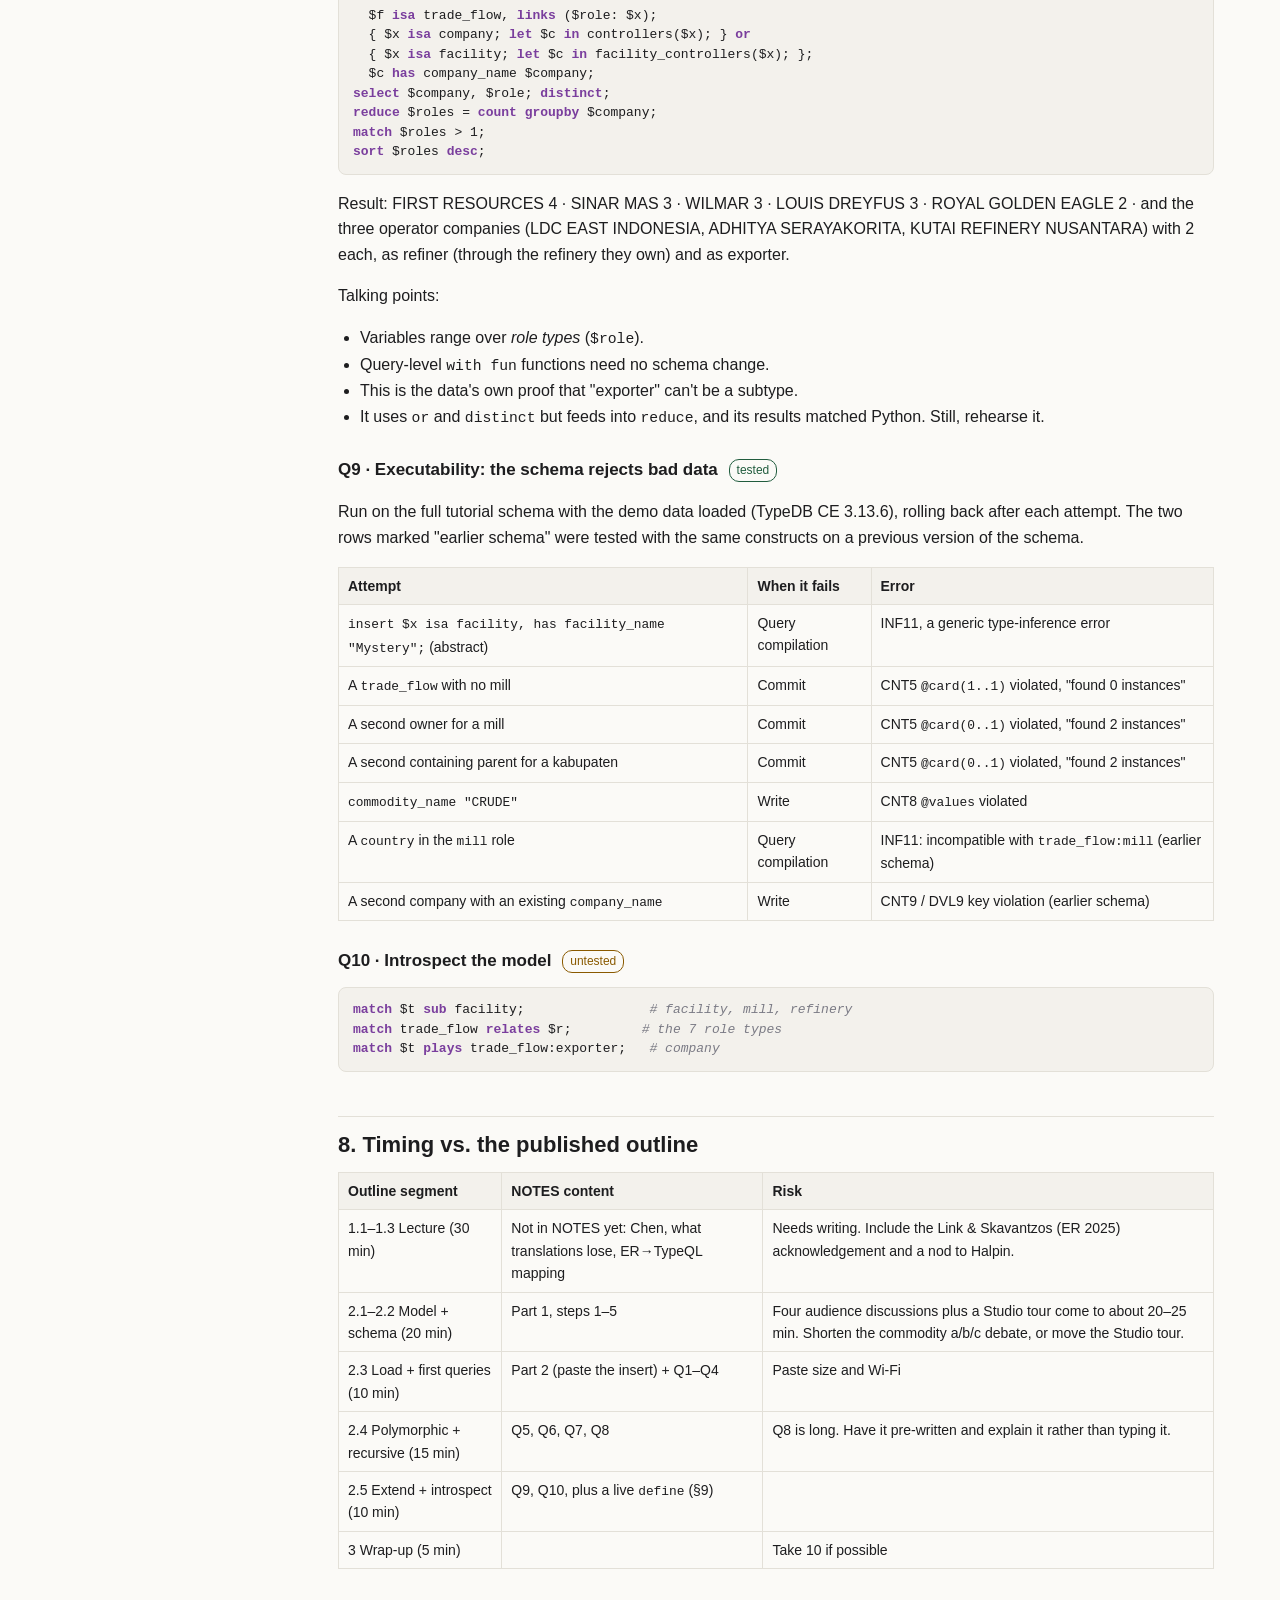
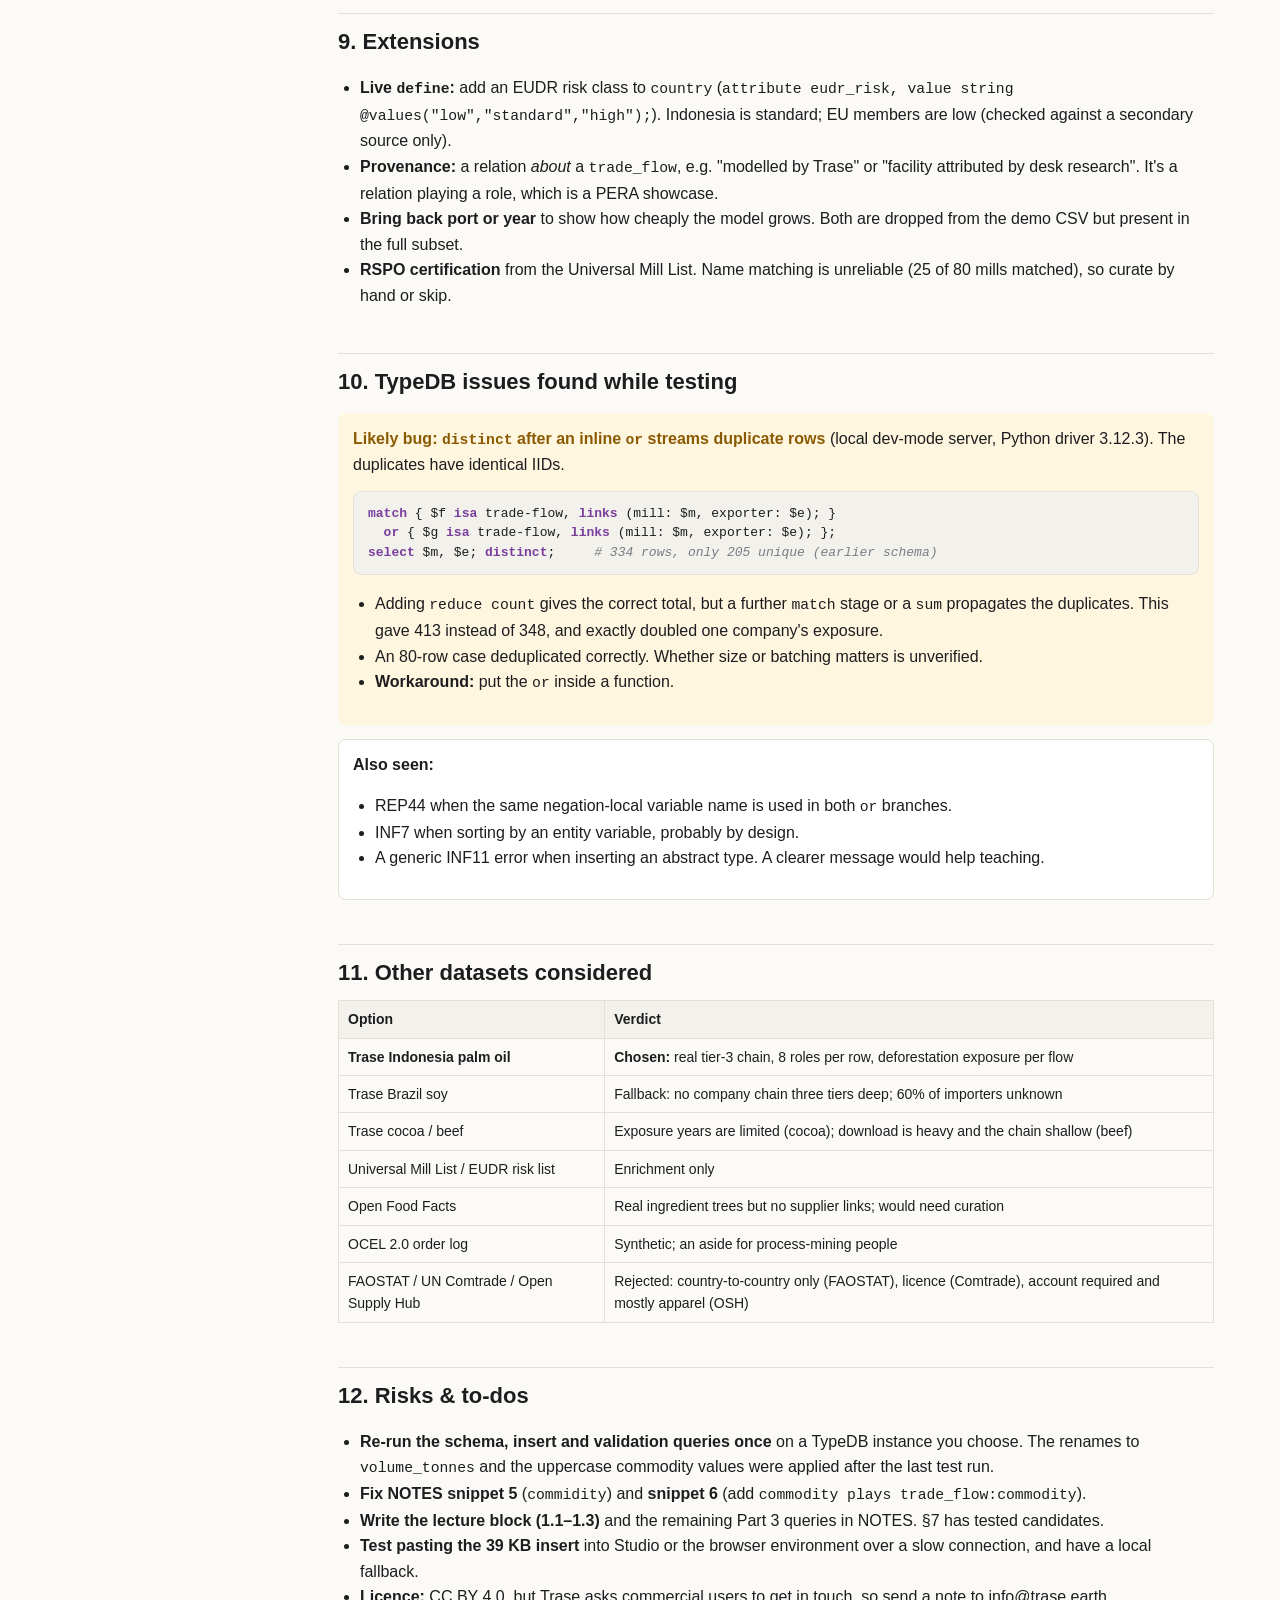
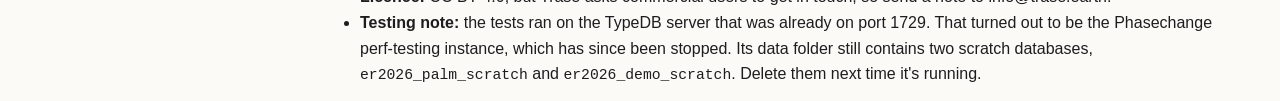
==== commit d98f09d3: "Renumber snippets: 1.1 becomes 2, the rest move up by one Schema files are renamed to match (file nu" ====
--- a/ER2026-tutorial-dataset-guide.html
+++ b/ER2026-tutorial-dataset-guide.html
@@ -87,7 +87,7 @@
 <table>
 <tr><th>Path</th><th>What it is</th></tr>
 <tr><td><code>index.html</code>, <code>assets/</code>, <code>diagrams/</code></td><td>The tutorial web page (GitHub Pages)</td></tr>
-<tr><td><code>schema/01-…05-*.tql</code></td><td>The snippets in tutorial order (<code>01b</code> = snippet 1.1); <code>02a</code> and <code>04c</code> are discussion-only</td></tr>
+<tr><td><code>schema/01-…06-*.tql</code></td><td>The snippets in tutorial order (file number = snippet number); <code>03a</code> and <code>05c</code> are discussion-only</td></tr>
 <tr><td><code>schema/full-schema.tql</code></td><td><b>Generated:</b> the snippets merged into one <code>define</code> (§5)</td></tr>
 <tr><td><code>data/palm_kaltim_eu_2022_demo.csv</code></td><td>The 81-row demo data, 16 columns</td></tr>
 <tr><td><code>data/insert-data.tql</code></td><td><b>Generated:</b> one large <code>insert</code> for copy-paste</td></tr>
@@ -112,11 +112,11 @@
 <div class="box warn"><b>Say this out loud:</b> Trase flows are <i>modelled</i> (SEI-PCS allocation), not observed shipments, and facility attribution comes from desk research by AidEnvironment and Auriga. The insert also rounds values (volume 3 dp, exposure 4 dp, USD 2 dp).</div>
 
 <h2 id="modelling">4. Part 1: the model (following <code>NOTES.md</code>)</h2>
-<div class="step"><h3>Step 1–2 · Read a row, start with places (snippets 1 and 1.1)</h3>
-<p>Country, province and kabupaten under an abstract <code>place</code>, each keyed by its own <code>*_name</code>. Every <code>*_name</code> attribute (places, facilities, companies, commodities) is a subtype of one <code>name</code> attribute, so <code>match $x has name $n;</code> finds every named thing. Snippet 1.1 adds a <code>containment</code> relation (parent/child) so kabupaten sit in provinces and provinces in countries.</p>
+<div class="step"><h3>Step 1–2 · Read a row, start with places (snippets 1 and 2)</h3>
+<p>Country, province and kabupaten under an abstract <code>place</code>, each keyed by its own <code>*_name</code>. Every <code>*_name</code> attribute (places, facilities, companies, commodities) is a subtype of one <code>name</code> attribute, so <code>match $x has name $n;</code> finds every named thing. Snippet 2 adds a <code>containment</code> relation (parent/child) so kabupaten sit in provinces and provinces in countries.</p>
 <p><b>Nice live moment</b> <span class="tag t">tested</span>: <code>match $x has name "LDC EAST INDONESIA";</code> returns <b>two</b> things, a <code>refinery</code> and a <code>company</code>. That's "same name, different thing" in one query.</p></div>
 
-<div class="step"><h3>Step 3 · Get stuck on the overlapping names, then read the dictionary (snippets 2–3)</h3>
+<div class="step"><h3>Step 3 · Get stuck on the overlapping names, then read the dictionary (snippets 3–4)</h3>
 <p>Checked on the full subset:</p>
 <ul>
 <li>3 names appear as both refinery and exporter.</li>
@@ -125,25 +125,25 @@
 </ul>
 <blockquote>exporter: Company, including subsidiaries, responsible for exporting the commodity · *_group: groups the X column into parent companies where applicable</blockquote>
 <p>The conclusion: there are only <b>companies</b> and <b>facilities</b>, linked by <b>ownership</b>, and "exporter" is a role.</p>
-<p>The LDC reading: a company called LDC EAST INDONESIA exports and owns the refinery of the same name, and LOUIS DREYFUS is that company's parent. Snippet 3 (<code>company plays ownership:owned</code>) is the one-line schema change that allows this.</p>
+<p>The LDC reading: a company called LDC EAST INDONESIA exports and owns the refinery of the same name, and LOUIS DREYFUS is that company's parent. Snippet 4 (<code>company plays ownership:owned</code>) is the one-line schema change that allows this.</p>
 <p><b>Evidence for the LDC reading:</b> for all 3 refineries whose name matches an exporter, Trase's <code>refinery_group</code> equals that exporter's <code>exporter_group</code>, so the inferred chain agrees with the data. Separate <code>facility_name</code> and <code>company_name</code> attributes make "same name, different thing" visible in the schema.</p></div>
 
-<div class="step"><h3>Step 4 · Commodities (snippet 4)</h3>
+<div class="step"><h3>Step 4 · Commodities (snippet 5)</h3>
 <p>Option (a): one entity type, with <code>commodity_name @values("PALM OIL", "REFINED PALM OIL")</code> and <code>@key</code>.</p>
 <ul>
 <li>Note that <code>@key</code> plus <code>@values</code> already limits the type to at most two instances, which is a neat point.</li>
-<li>The model-(c) challenge answer (<code>04c</code>) puts <code>@key @values("…")</code> on each subtype's <code>owns</code>. <span class="tag t">tested</span>: a second <code>palm_oil</code> fails with a key violation, and a <code>palm_oil</code> named "REFINED PALM OIL" fails with a <code>@values</code> violation (CNT8).</li>
+<li>The model-(c) challenge answer (<code>05c</code>) puts <code>@key @values("…")</code> on each subtype's <code>owns</code>. <span class="tag t">tested</span>: a second <code>palm_oil</code> fails with a key violation, and a <code>palm_oil</code> named "REFINED PALM OIL" fails with a <code>@values</code> violation (CNT8).</li>
 </ul></div>
 
-<div class="step"><h3>Step 5 · The trade flow (snippet 5)</h3>
+<div class="step"><h3>Step 5 · The trade flow (snippet 6)</h3>
 <p>A 6-way relation, or 7-way when a refiner is present, with <code>refiner @card(0..1)</code>. Port and year are dropped on purpose; say so on stage.</p></div>
 
 <h2 id="schema">5. Full schema (<code>schema/full-schema.tql</code>) <span class="tag t">tested</span></h2>
-<p>Generated by <code>scripts/build.py</code> from the snippets in tutorial order: 1, 1.1, 2, 3, 4, 5. Validated on TypeDB CE 3.13.6, both in one go and snippet by snippet. Fixes the snippets need compared with <code>NOTES.md</code>:</p>
-<ul>
-<li><b><code>entity commidity</code></b> → <code>commodity</code> (snippet 4).</li>
-<li><b>Added <code>entity commodity, plays trade_flow:commodity;</code></b> (missing from snippet 5).</li>
-<li><b>Snippet 1.1:</b> <code>contains:child</code> → <code>containment:child</code>. The <code>@card(0..1)</code> goes on the <b>child</b> roles ("at most one parent"). On <code>province plays containment:parent</code> it would allow only one kabupaten per province, and the data has six.</li>
+<p>Generated by <code>scripts/build.py</code> from the snippets in tutorial order: 1–6. Validated on TypeDB CE 3.13.6, both in one go and snippet by snippet. Fixes the snippets need compared with <code>NOTES.md</code>:</p>
+<ul>
+<li><b><code>entity commidity</code></b> → <code>commodity</code> (snippet 5).</li>
+<li><b>Added <code>entity commodity, plays trade_flow:commodity;</code></b> (missing from snippet 6).</li>
+<li><b>Snippet 2:</b> <code>contains:child</code> → <code>containment:child</code>. The <code>@card(0..1)</code> goes on the <b>child</b> roles ("at most one parent"). On <code>province plays containment:parent</code> it would allow only one kabupaten per province, and the data has six.</li>
 </ul>
 <pre><span class="k">define</span>
 
@@ -500,7 +500,7 @@
 <h2 id="risks">12. Risks &amp; to-dos</h2>
 <ul>
 <li><b>Re-run the schema, insert and validation queries once</b> on a TypeDB instance you choose. The renames to <code>volume_tonnes</code> and the uppercase commodity values were applied after the last test run.</li>
-<li><b>Fix NOTES snippet 4</b> (<code>commidity</code>) and <b>snippet 5</b> (add <code>commodity plays trade_flow:commodity</code>).</li>
+<li><b>Fix NOTES snippet 5</b> (<code>commidity</code>) and <b>snippet 6</b> (add <code>commodity plays trade_flow:commodity</code>).</li>
 <li><b>Write the lecture block (1.1–1.3)</b> and the remaining Part 3 queries in NOTES. §7 has tested candidates.</li>
 <li><b>Test pasting the 39 KB insert</b> into Studio or the browser environment over a slow connection, and have a local fallback.</li>
 <li><b>Licence:</b> CC BY 4.0, but Trase asks commercial users to get in touch, so send a note to info@trase.earth.</li>
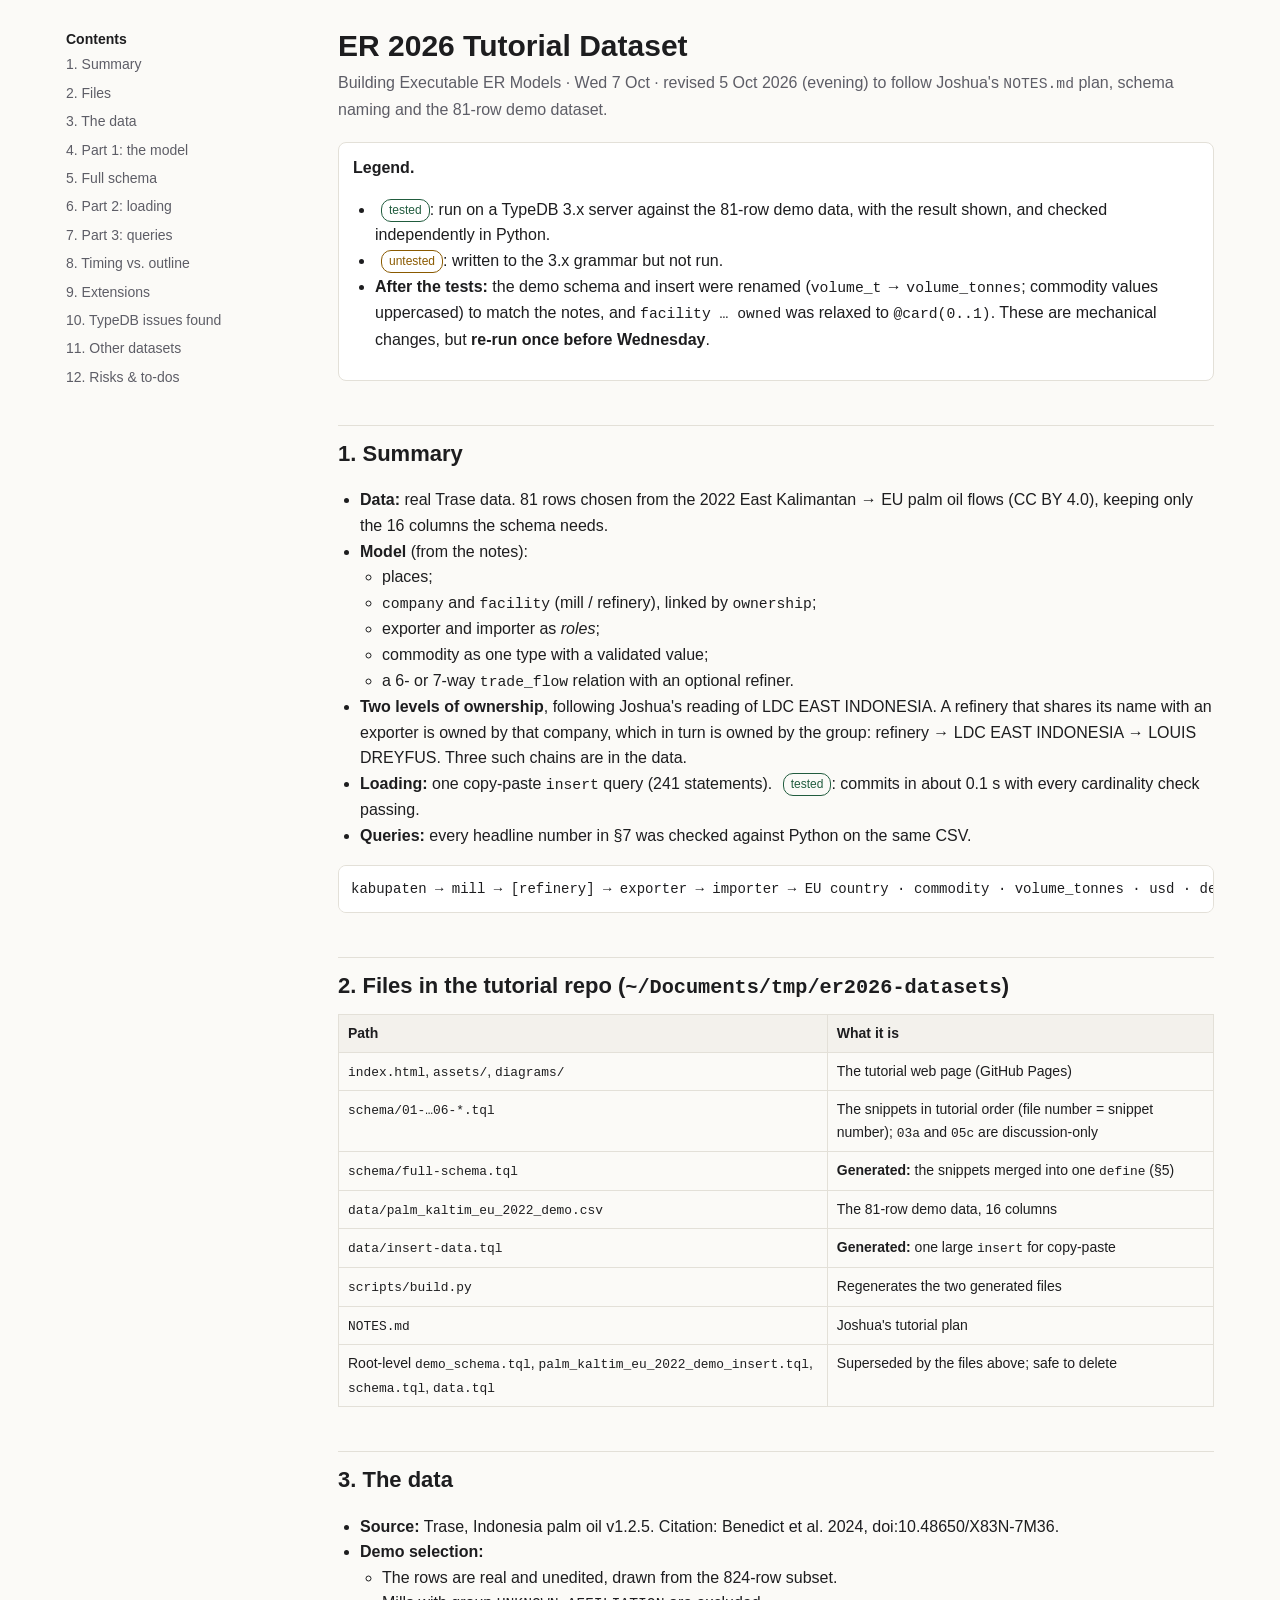
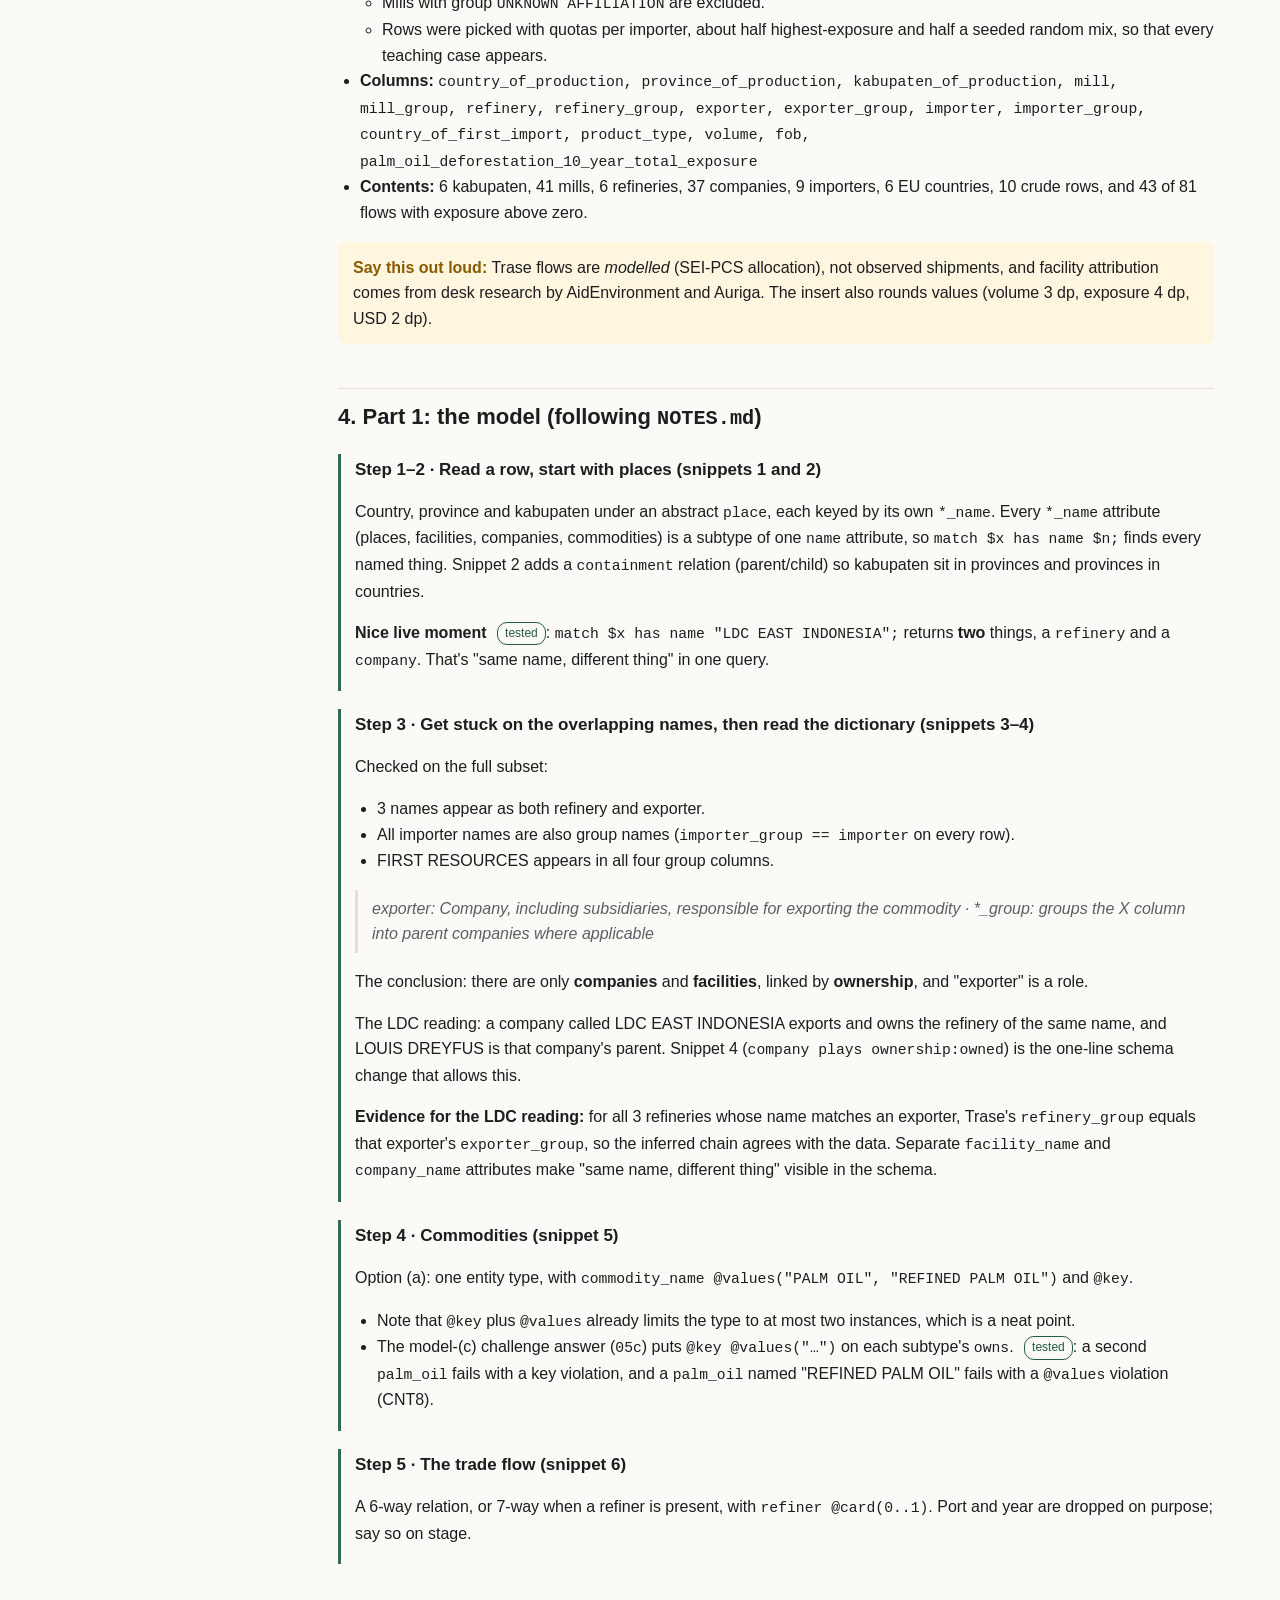
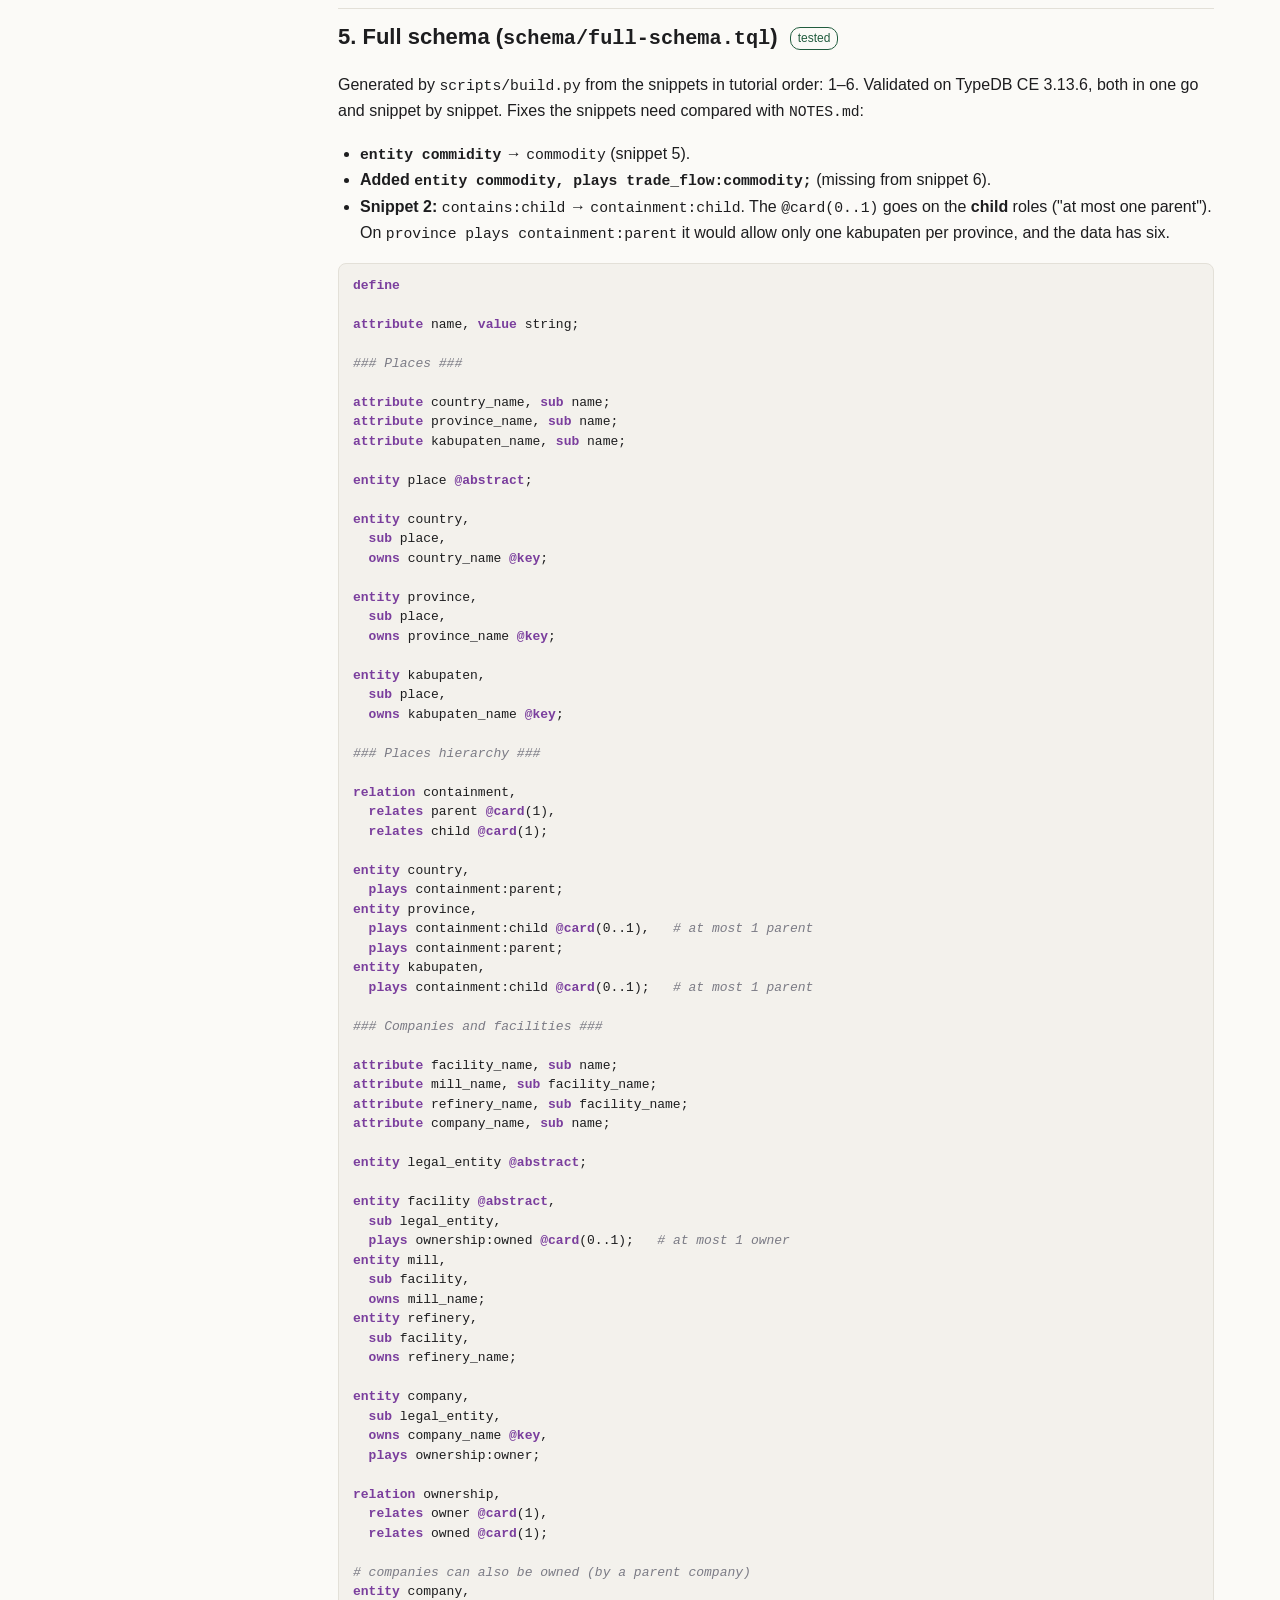
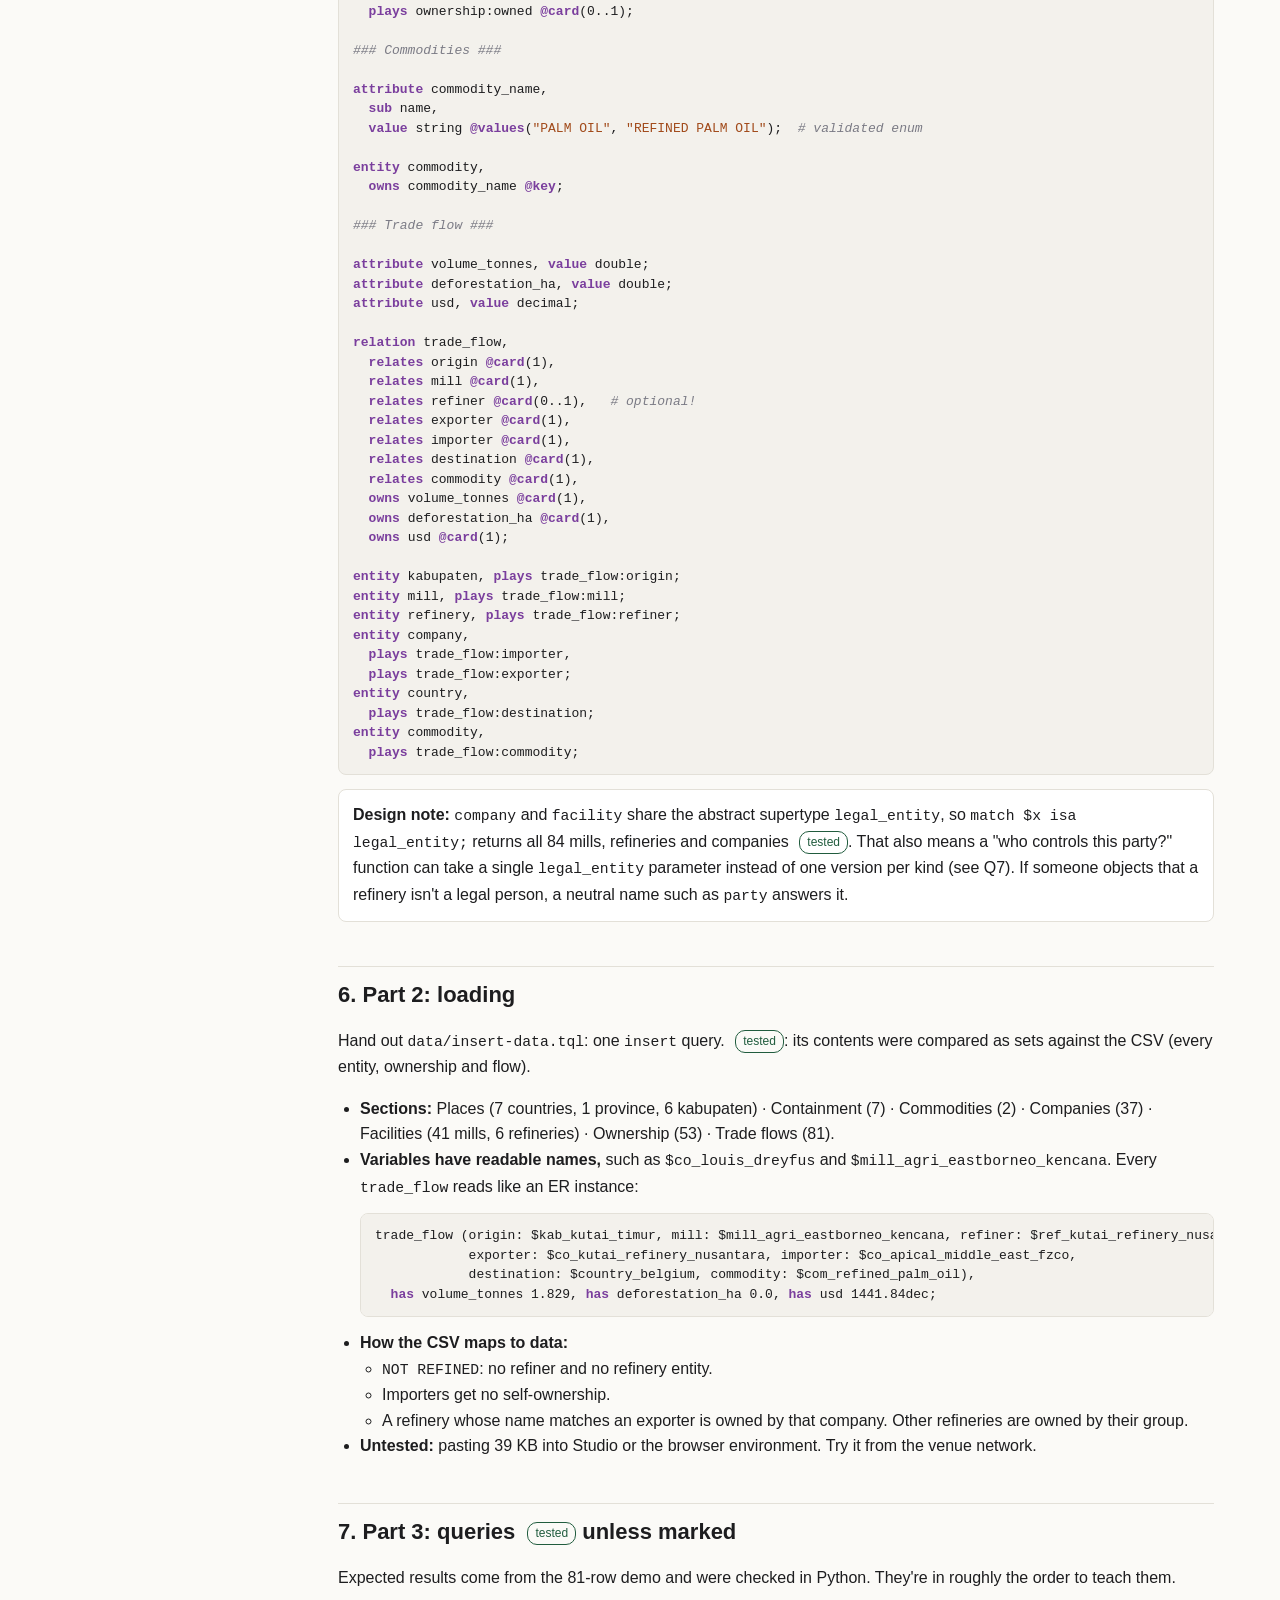
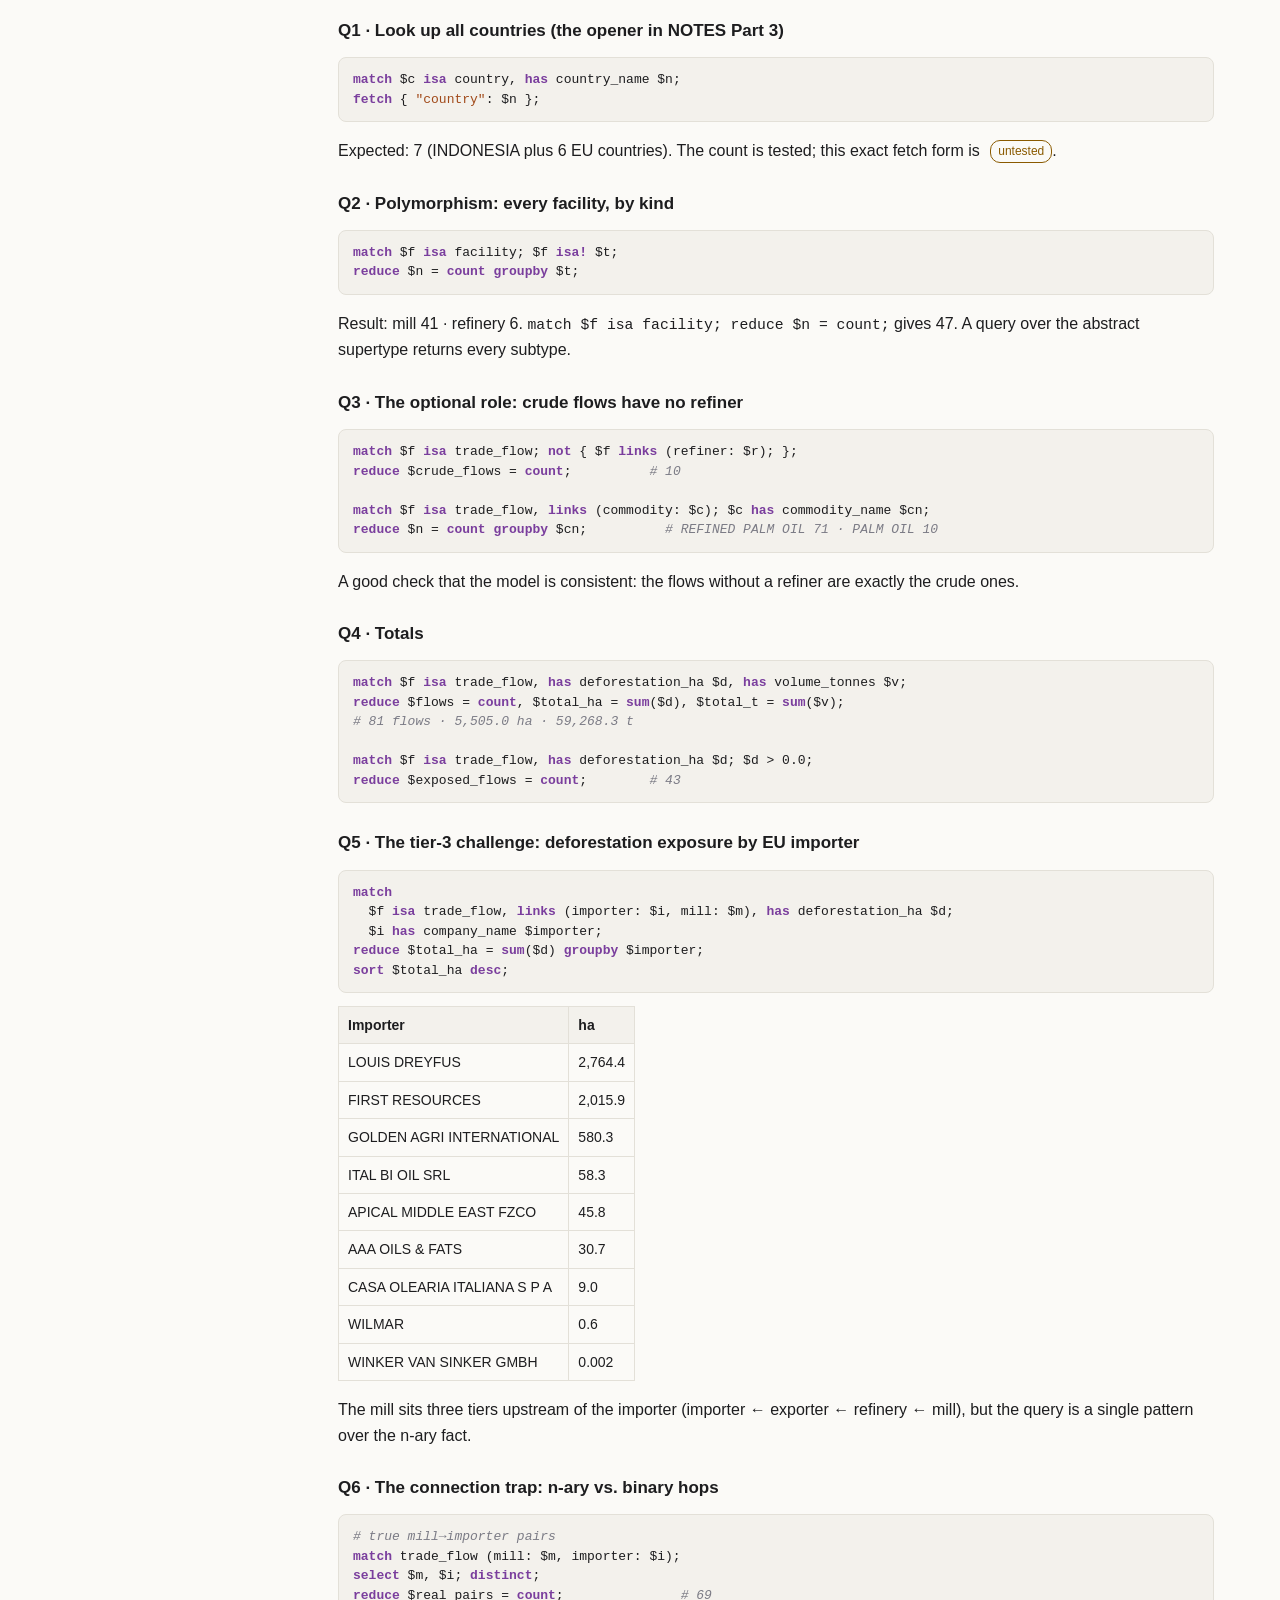
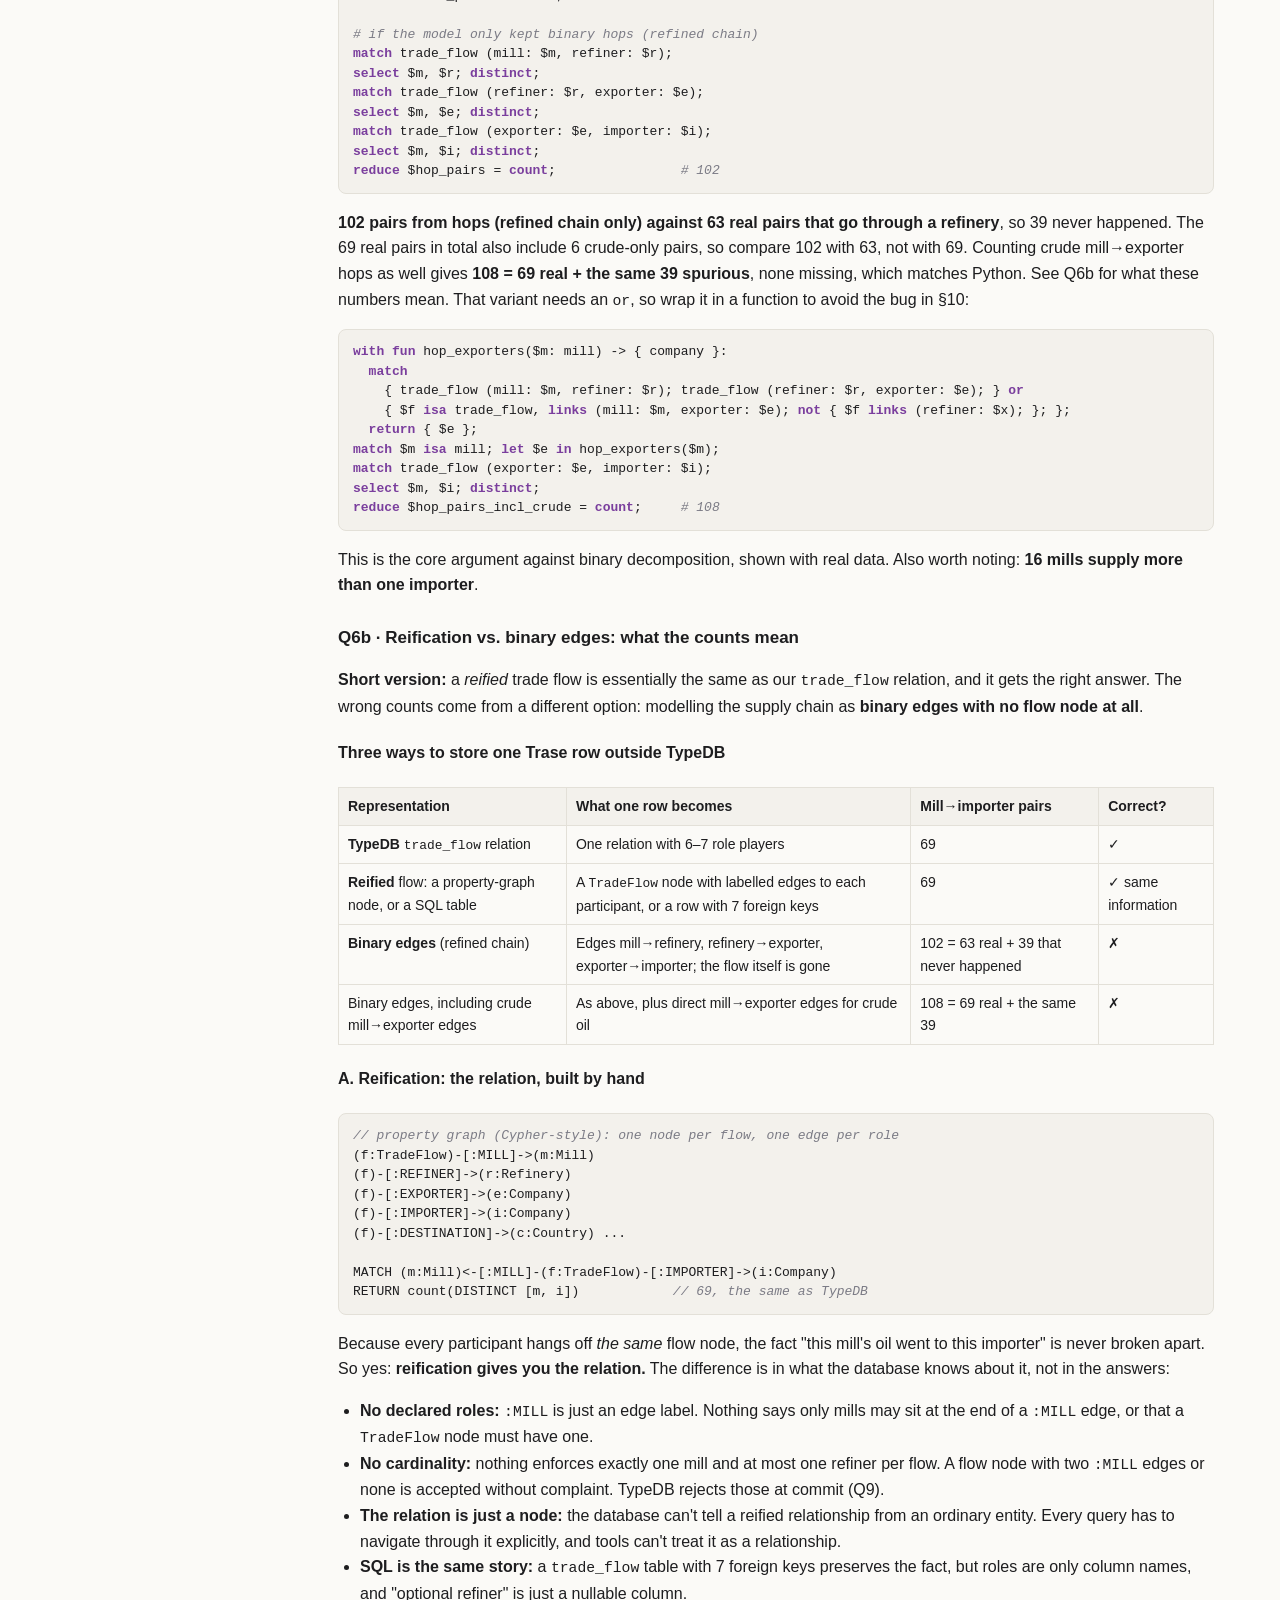
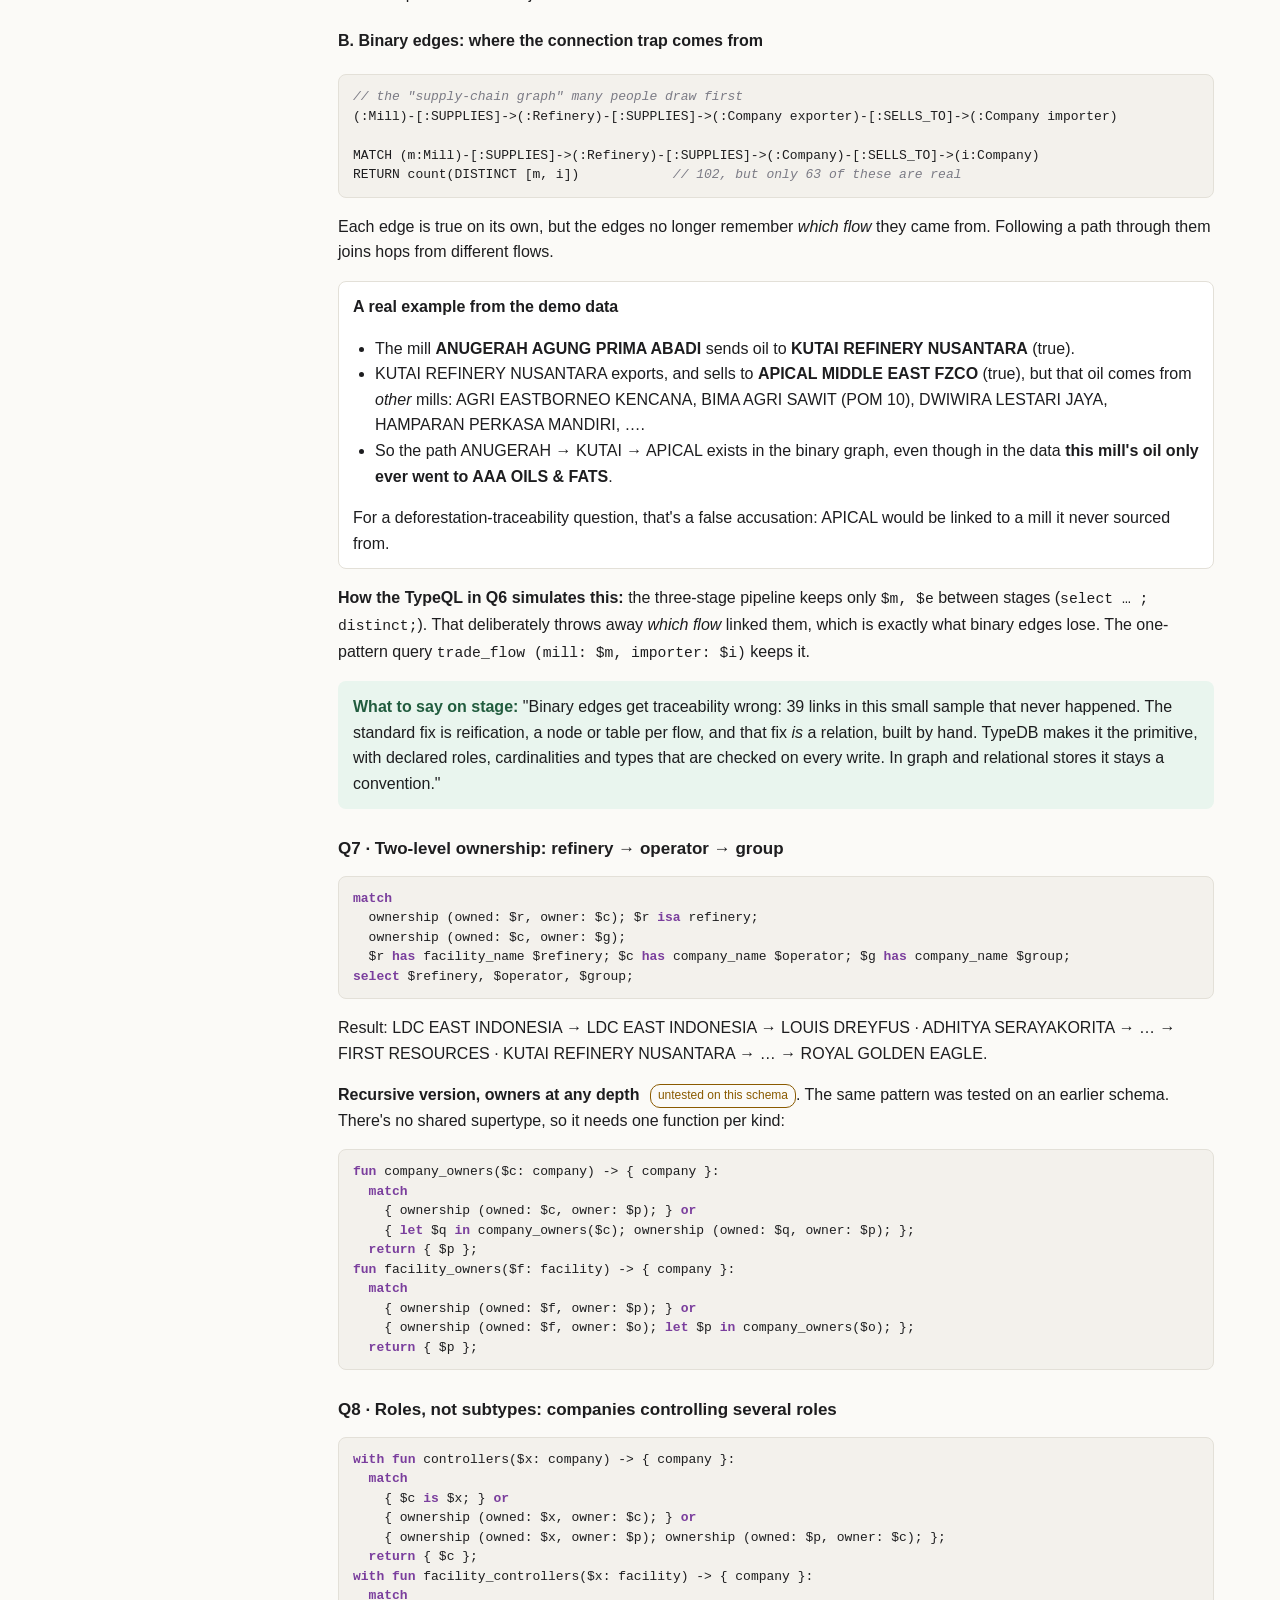
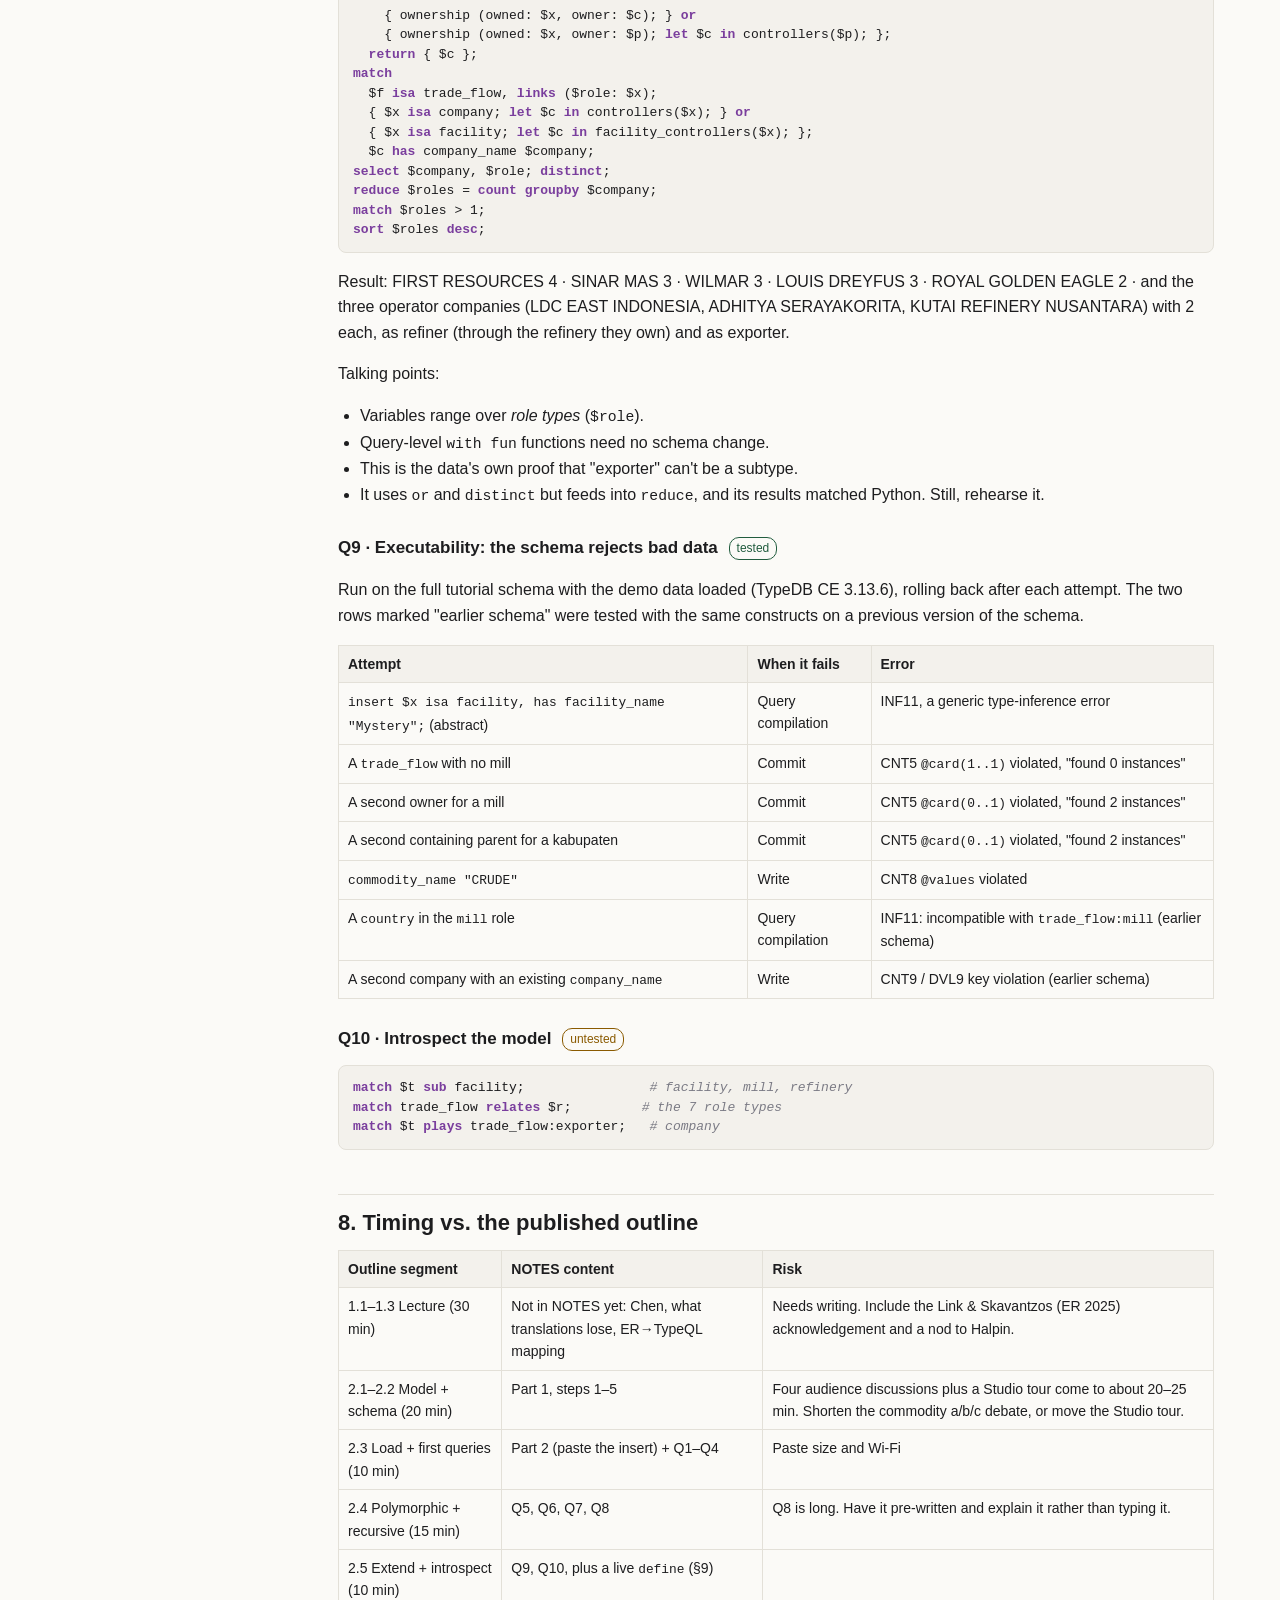
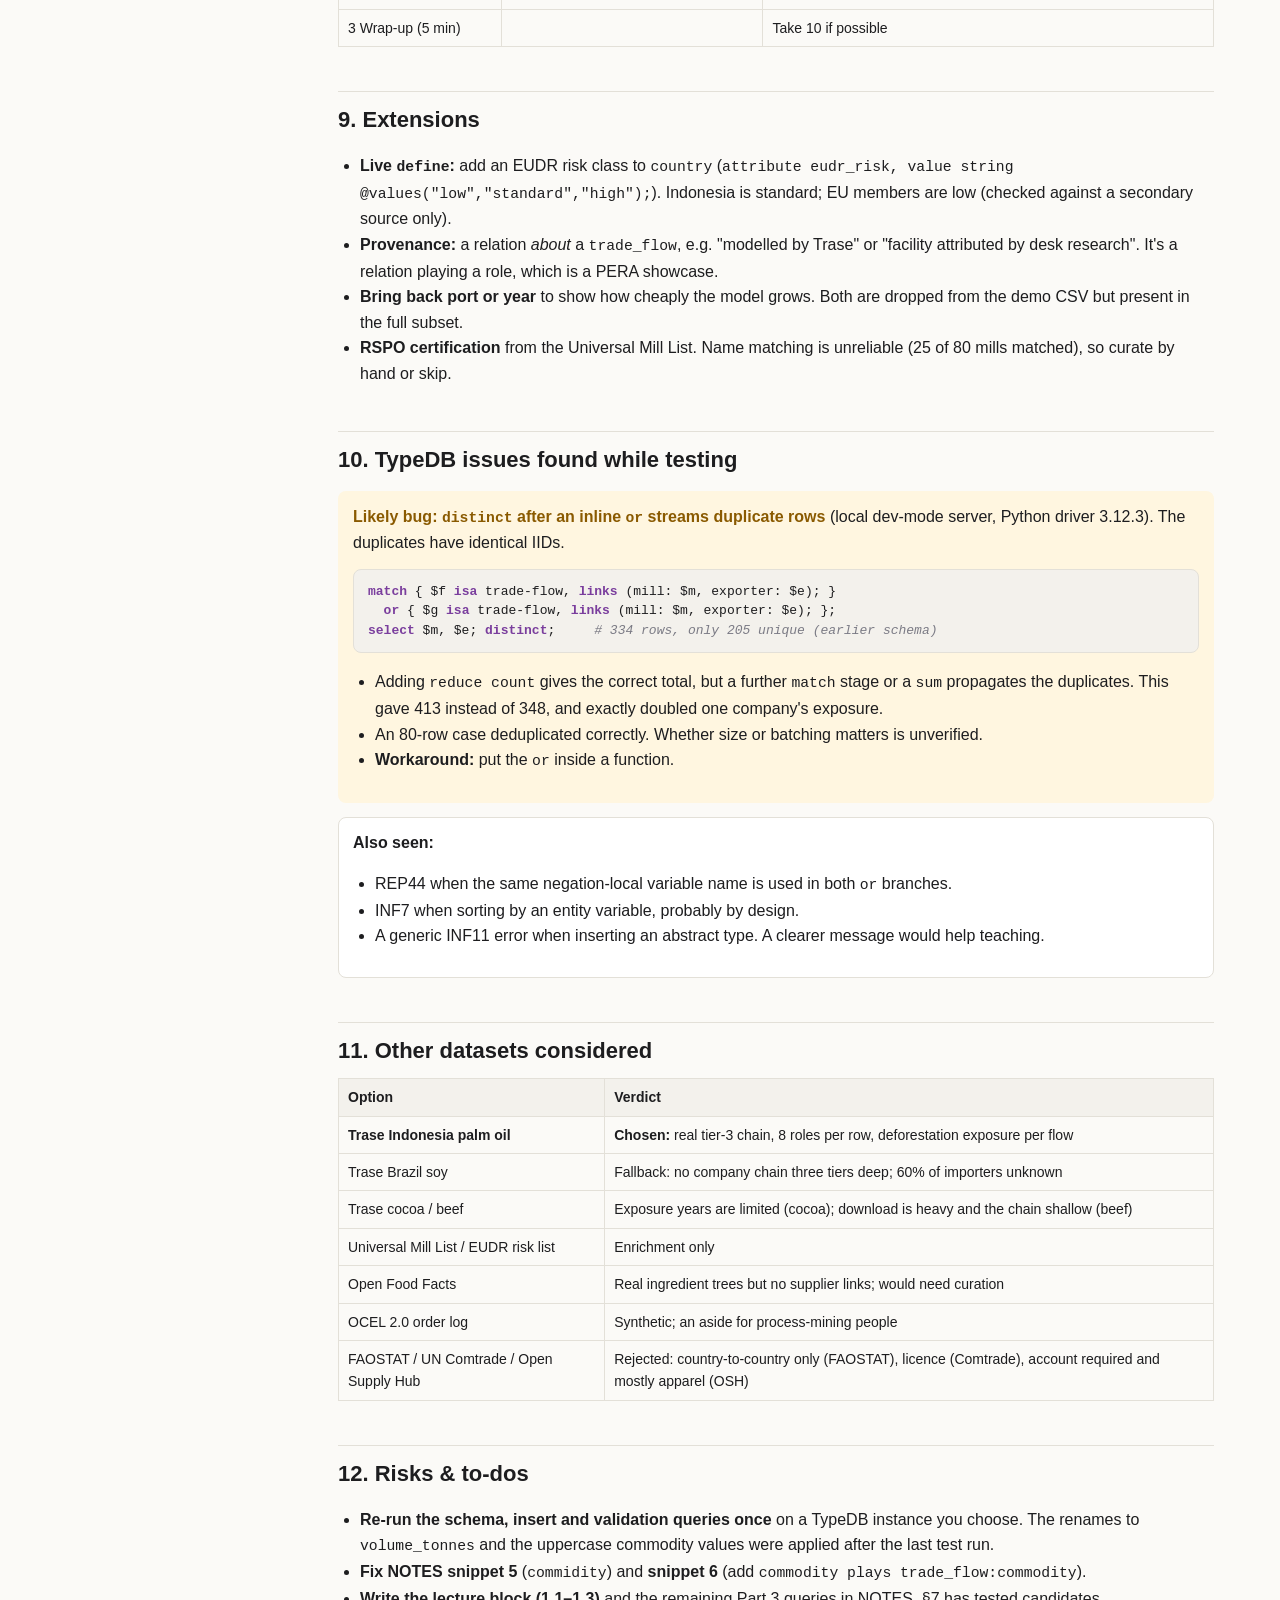
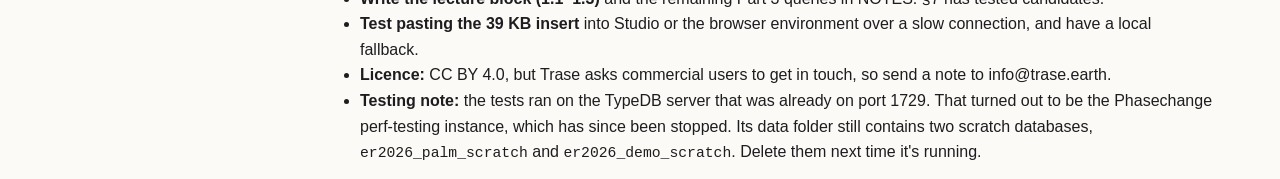
==== commit 062ae6af: "Give mills and refineries their own name attributes mill_name and refinery_name now subtype facility" ====
--- a/ER2026-tutorial-dataset-guide.html
+++ b/ER2026-tutorial-dataset-guide.html
@@ -175,7 +175,8 @@
   <span class="k">relates</span> parent <span class="k">@card</span>(1),
   <span class="k">relates</span> child <span class="k">@card</span>(1);
 
-<span class="k">entity</span> country, <span class="k">plays</span> containment:parent;
+<span class="k">entity</span> country,
+  <span class="k">plays</span> containment:parent;
 <span class="k">entity</span> province,
   <span class="k">plays</span> containment:child <span class="k">@card</span>(0..1),   <span class="c"># at most 1 parent</span>
   <span class="k">plays</span> containment:parent;
@@ -185,18 +186,21 @@
 <span class="c">### Companies and facilities ###</span>
 
 <span class="k">attribute</span> facility_name, <span class="k">sub</span> name;
+<span class="k">attribute</span> mill_name, <span class="k">sub</span> facility_name;
+<span class="k">attribute</span> refinery_name, <span class="k">sub</span> facility_name;
 <span class="k">attribute</span> company_name, <span class="k">sub</span> name;
 
 <span class="k">entity</span> legal_entity <span class="k">@abstract</span>;
 
 <span class="k">entity</span> facility <span class="k">@abstract</span>,
   <span class="k">sub</span> legal_entity,
-  <span class="k">owns</span> facility_name,
   <span class="k">plays</span> ownership:owned <span class="k">@card</span>(0..1);   <span class="c"># at most 1 owner</span>
 <span class="k">entity</span> mill,
-  <span class="k">sub</span> facility;
+  <span class="k">sub</span> facility,
+  <span class="k">owns</span> mill_name;
 <span class="k">entity</span> refinery,
-  <span class="k">sub</span> facility;
+  <span class="k">sub</span> facility,
+  <span class="k">owns</span> refinery_name;
 
 <span class="k">entity</span> company,
   <span class="k">sub</span> legal_entity,
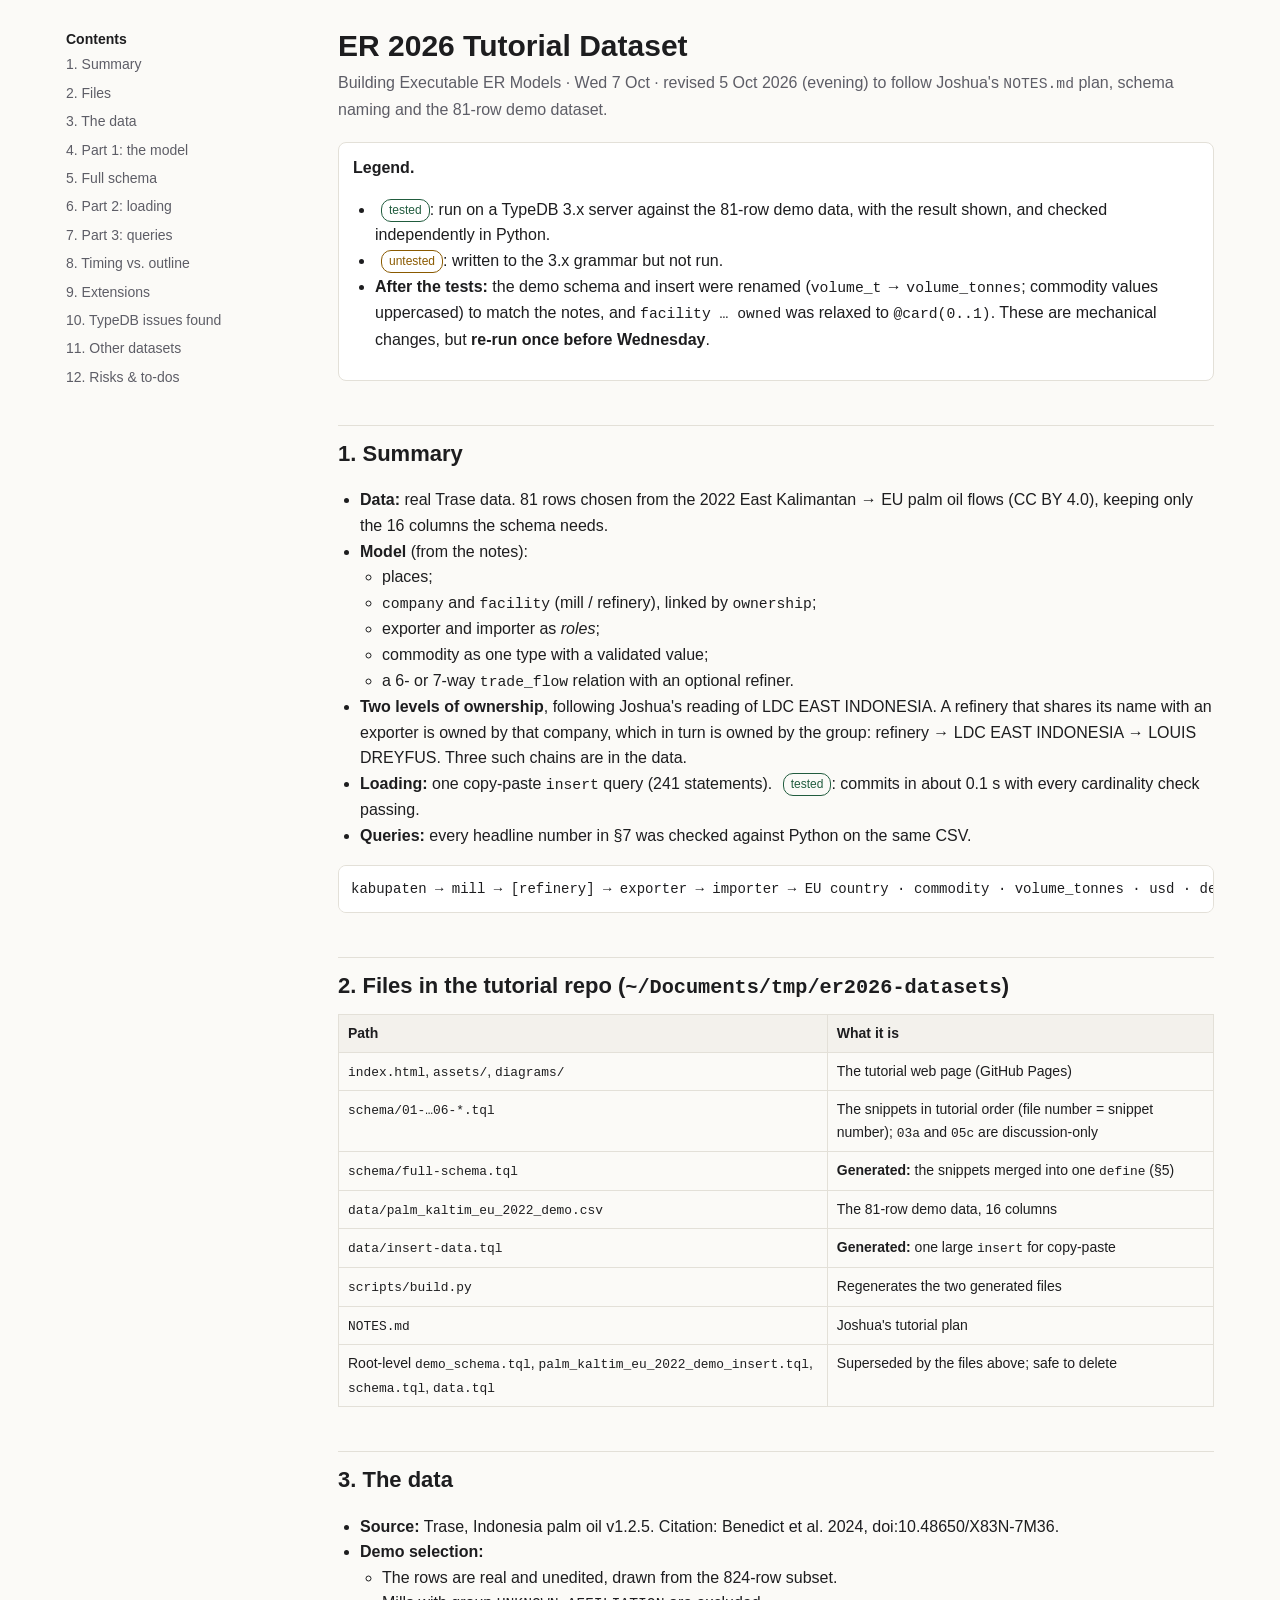
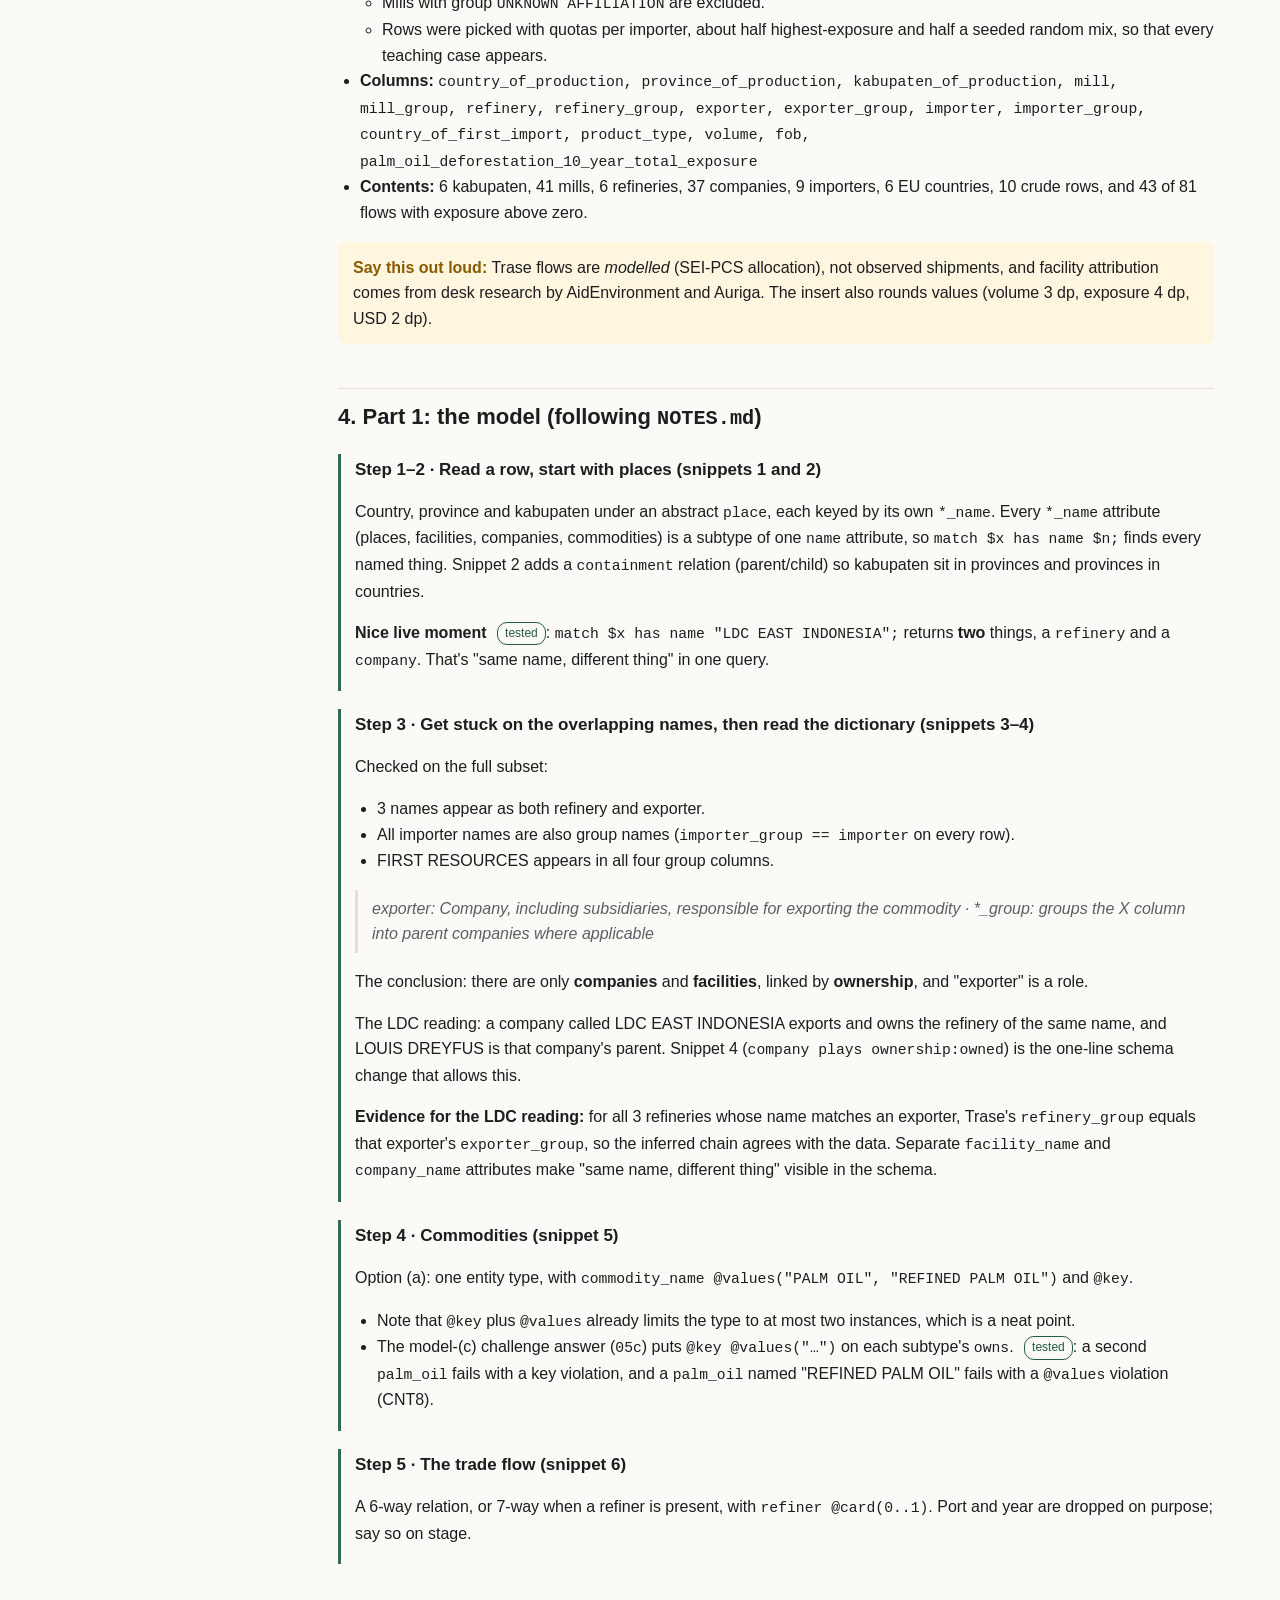
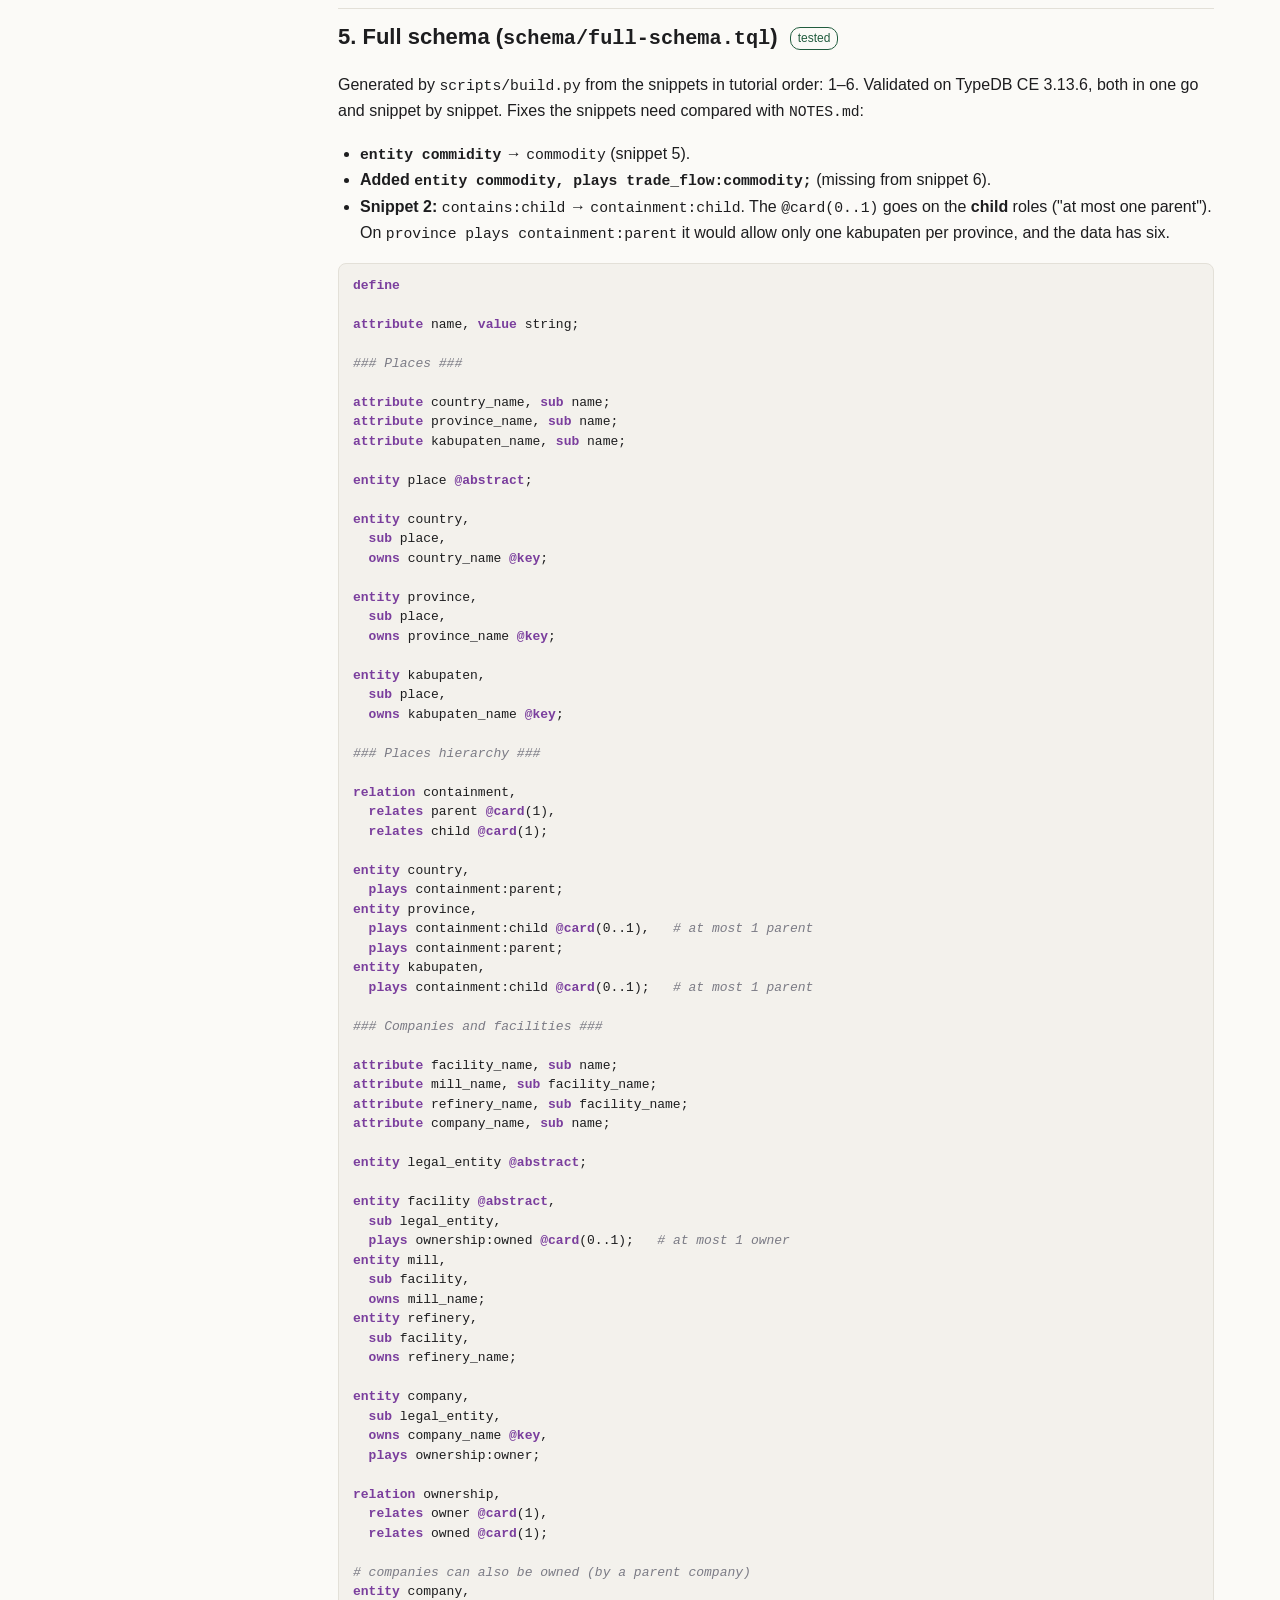
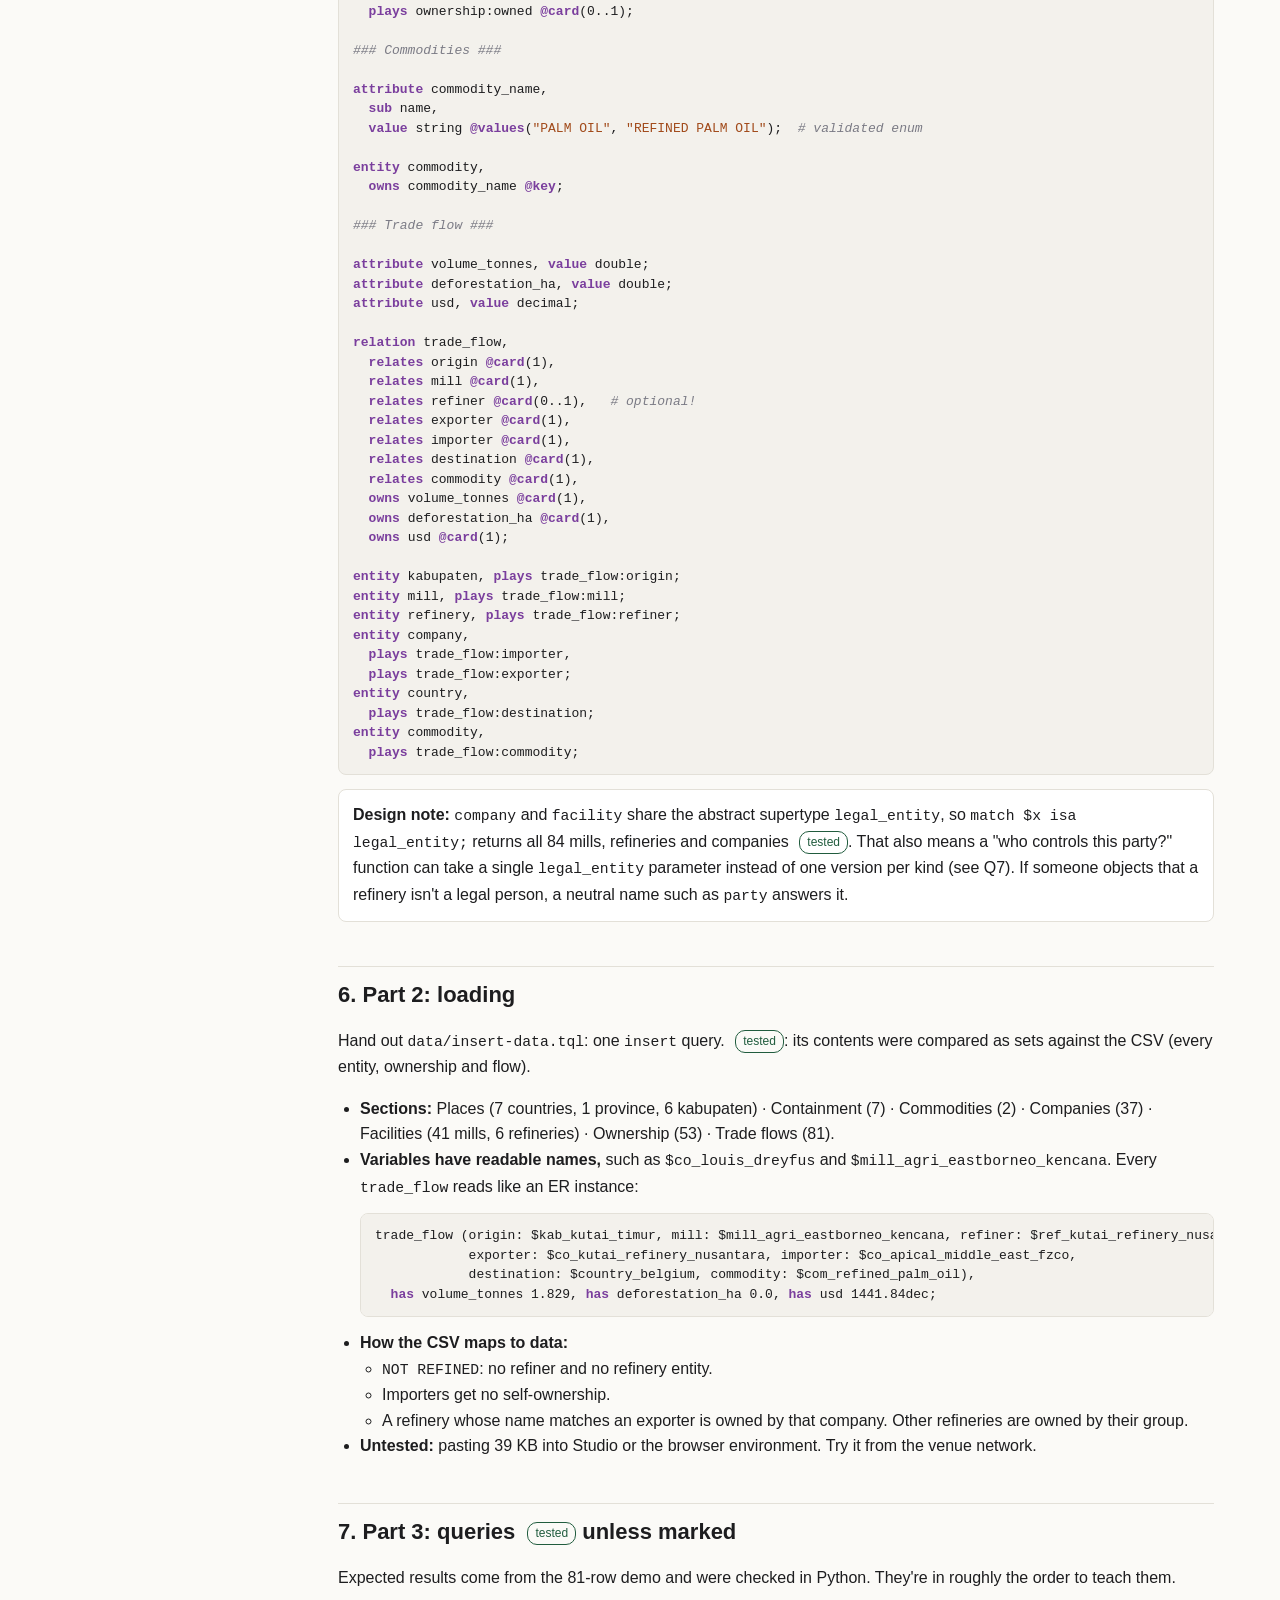
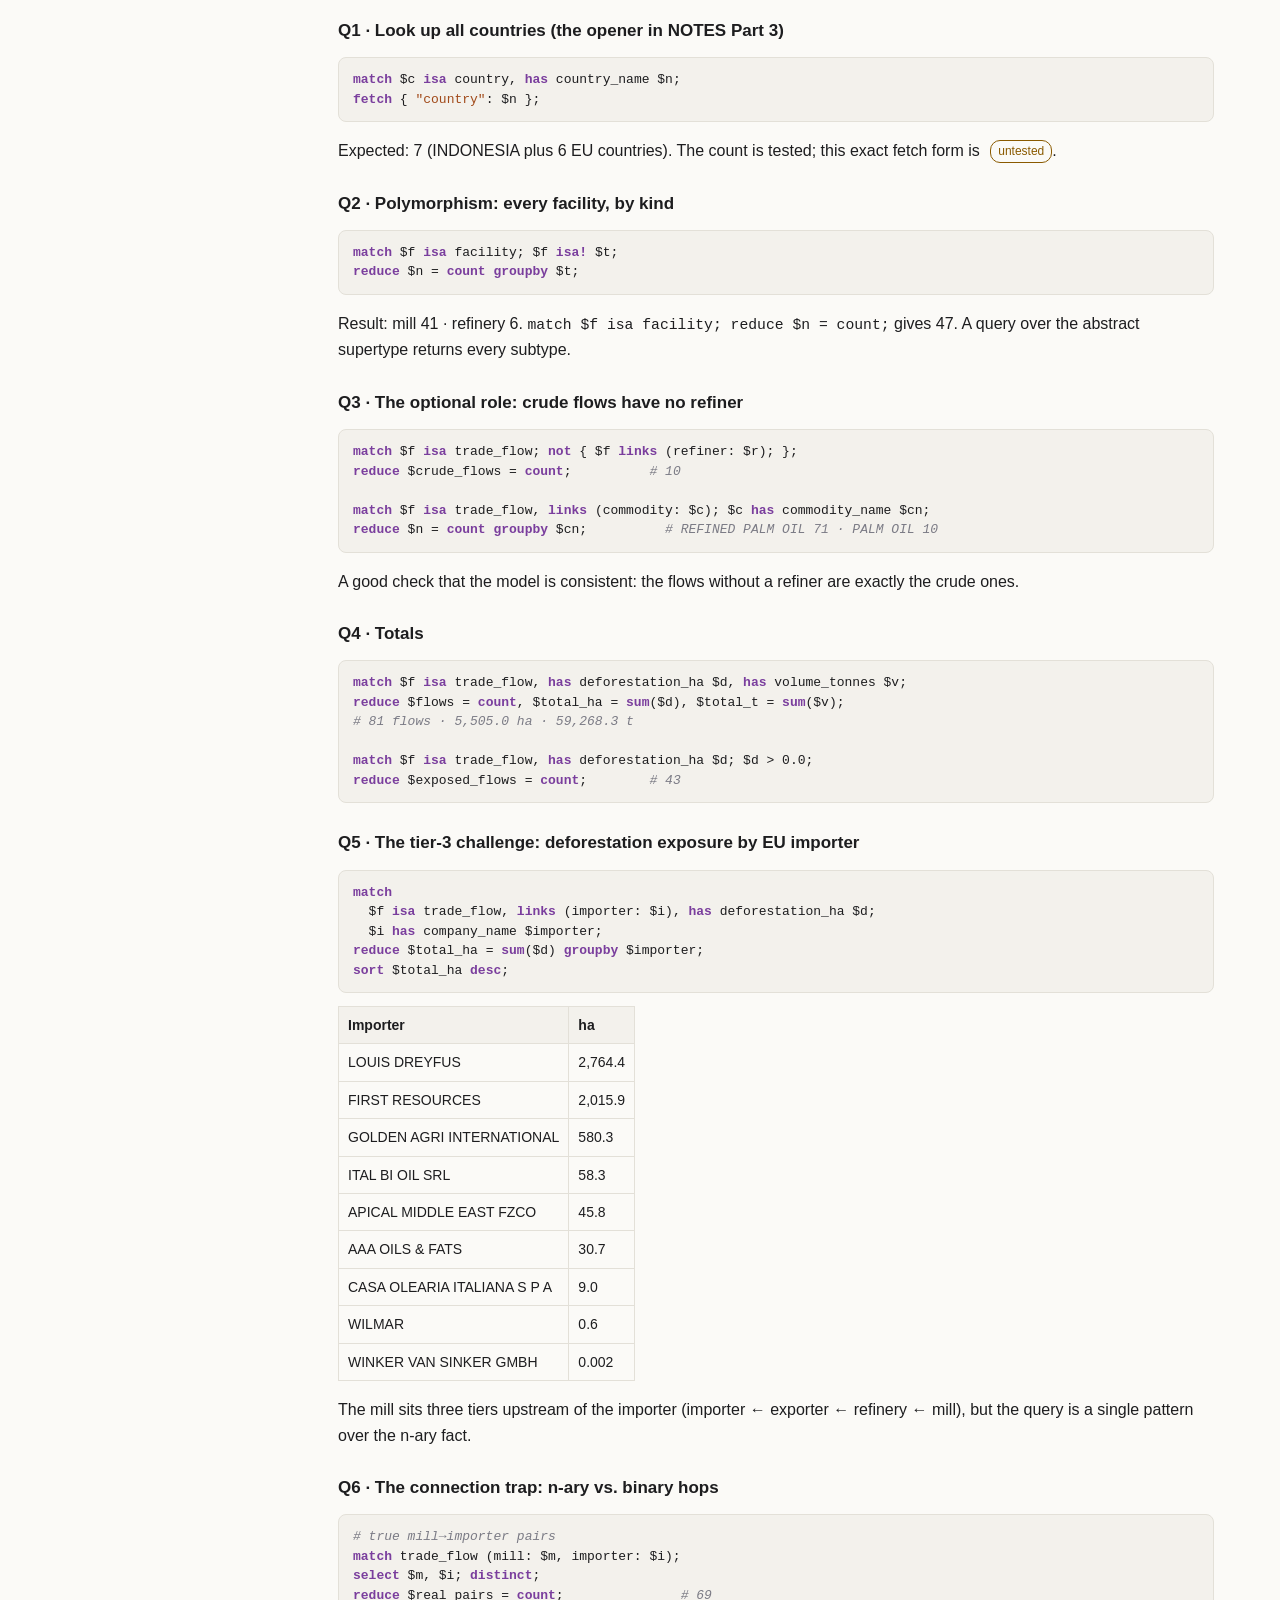
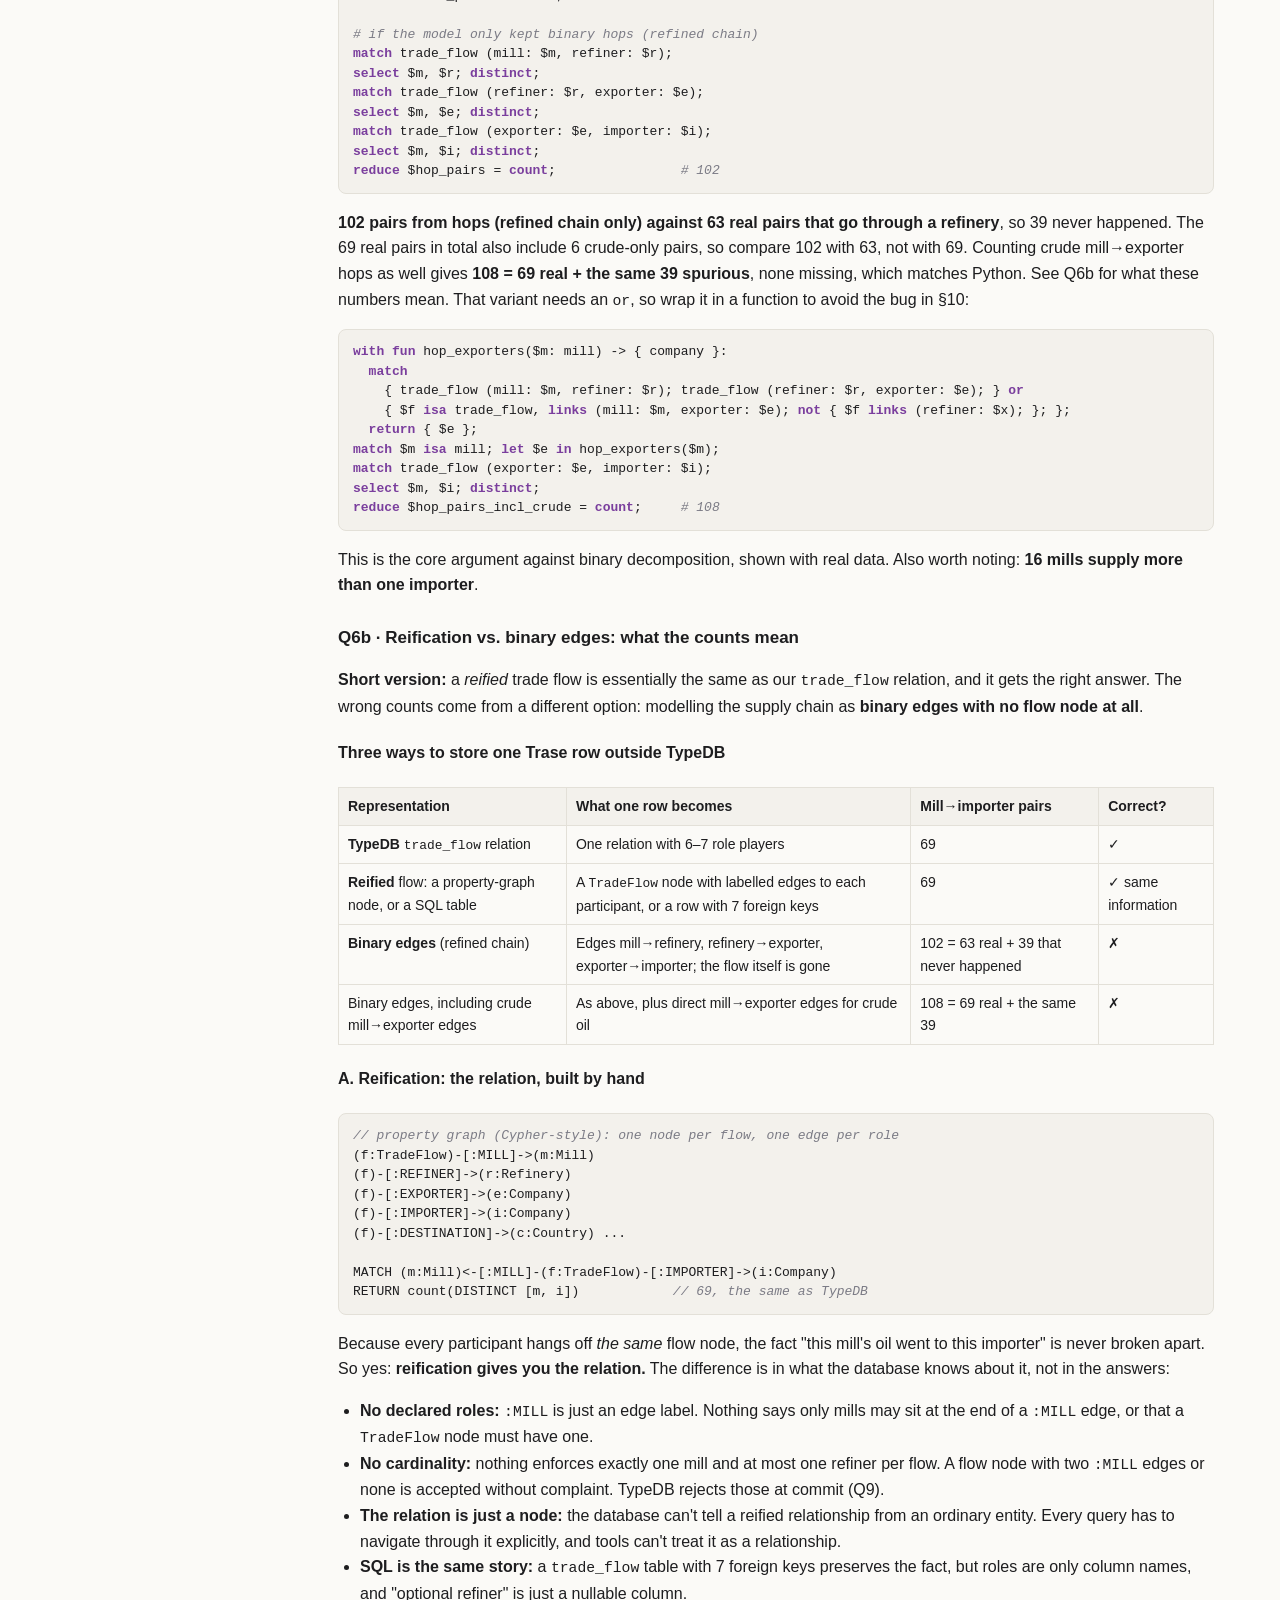
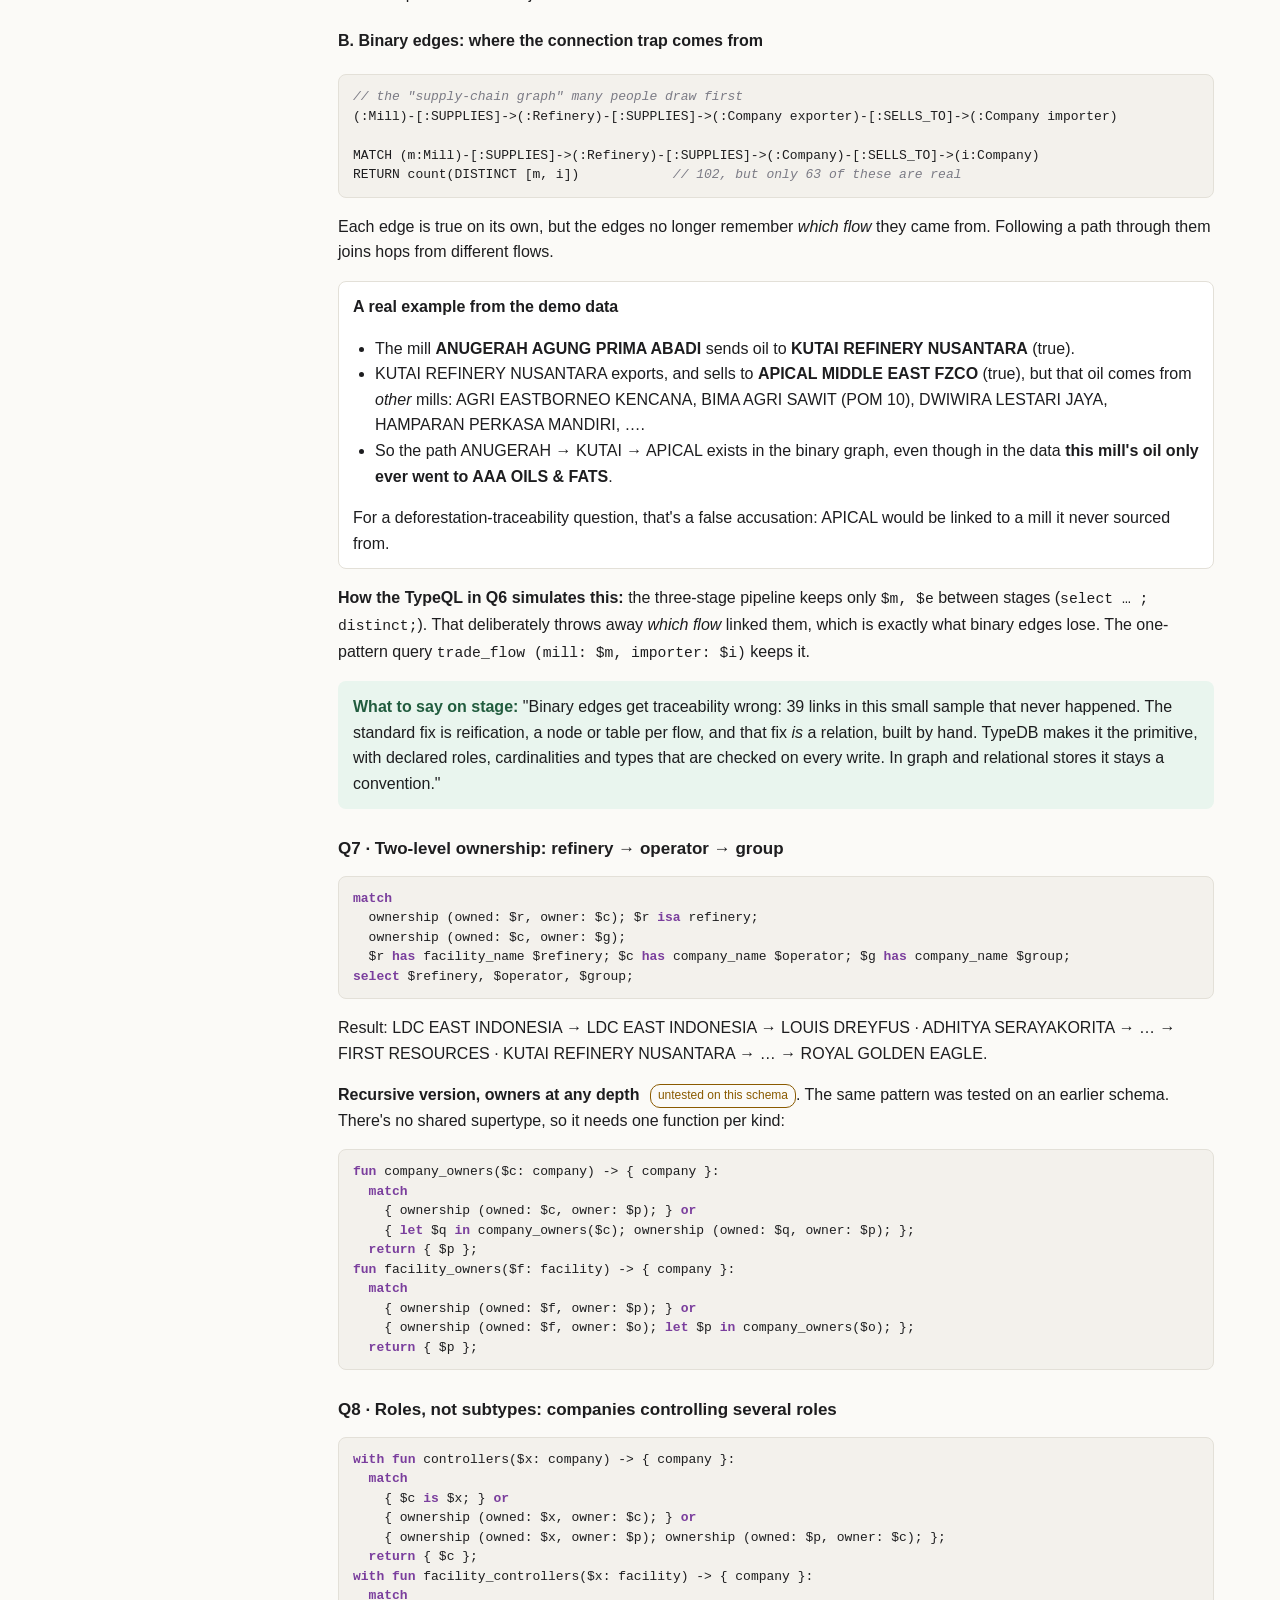
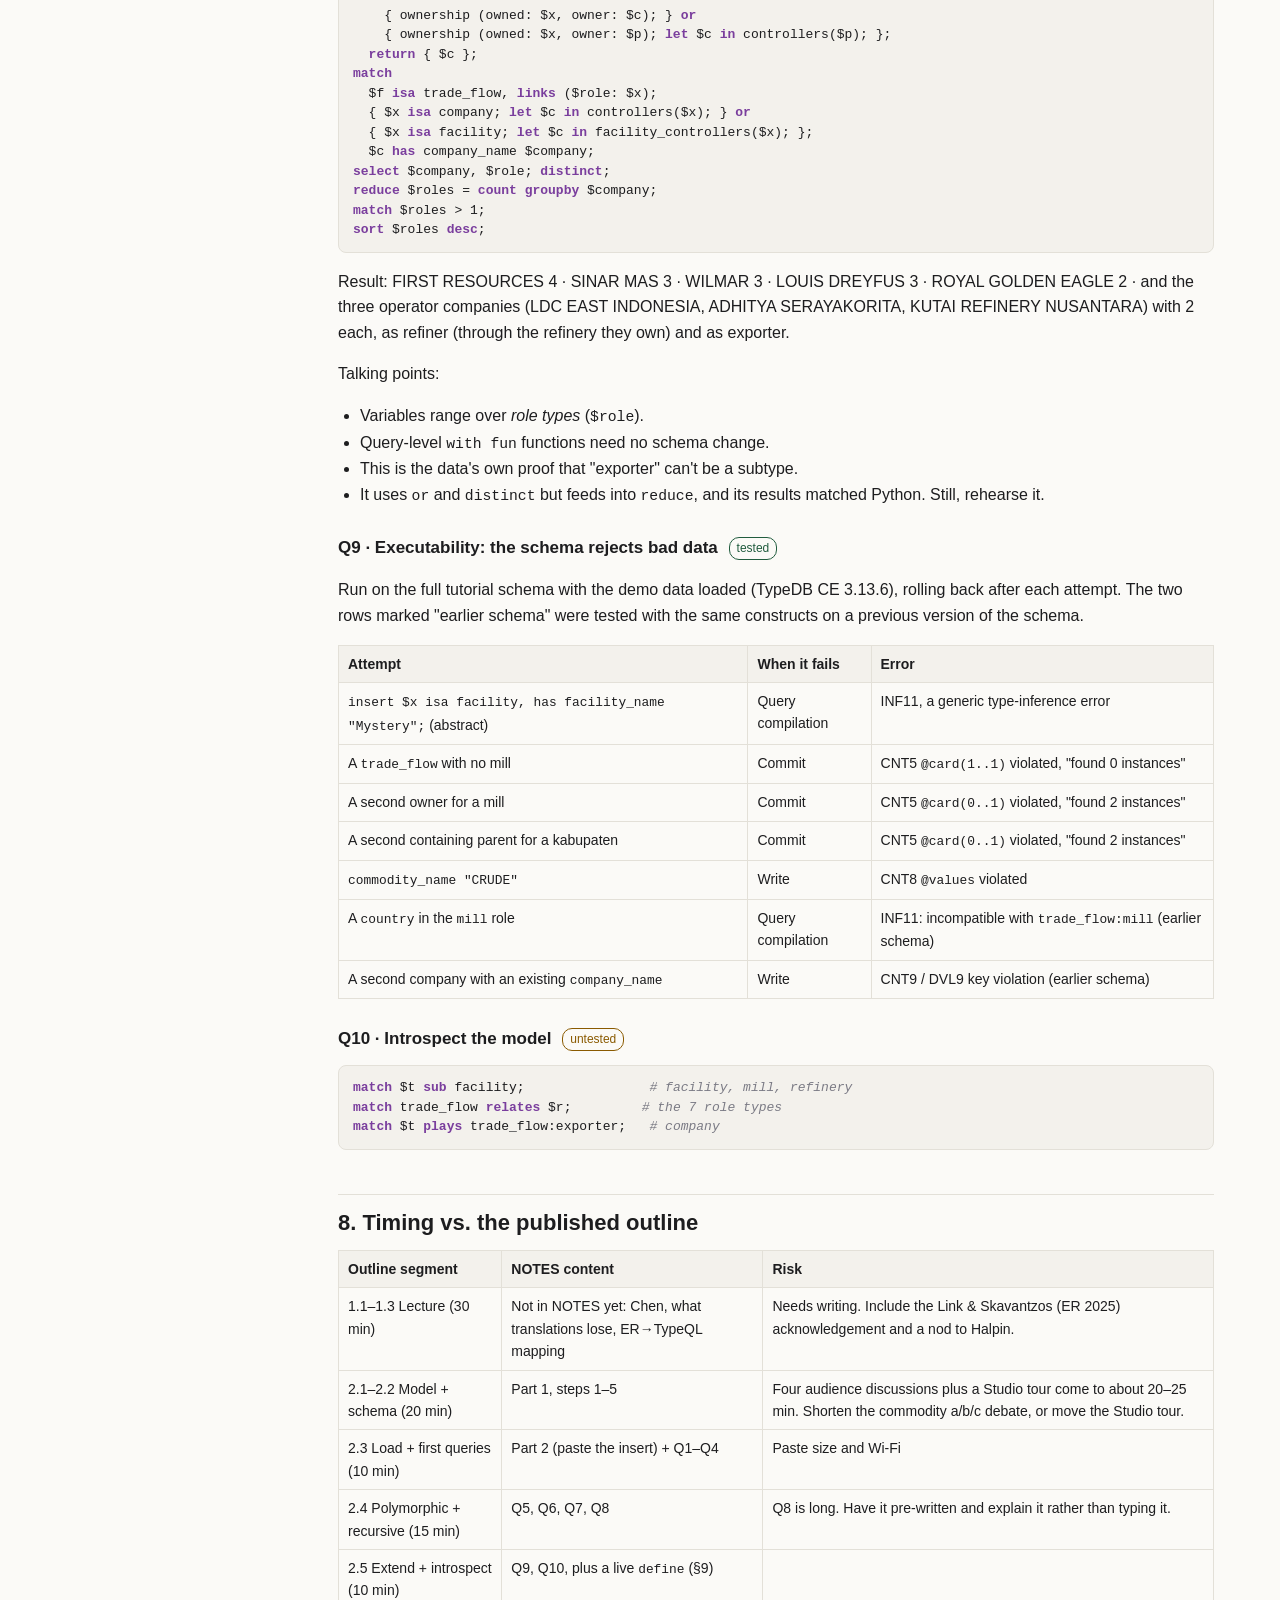
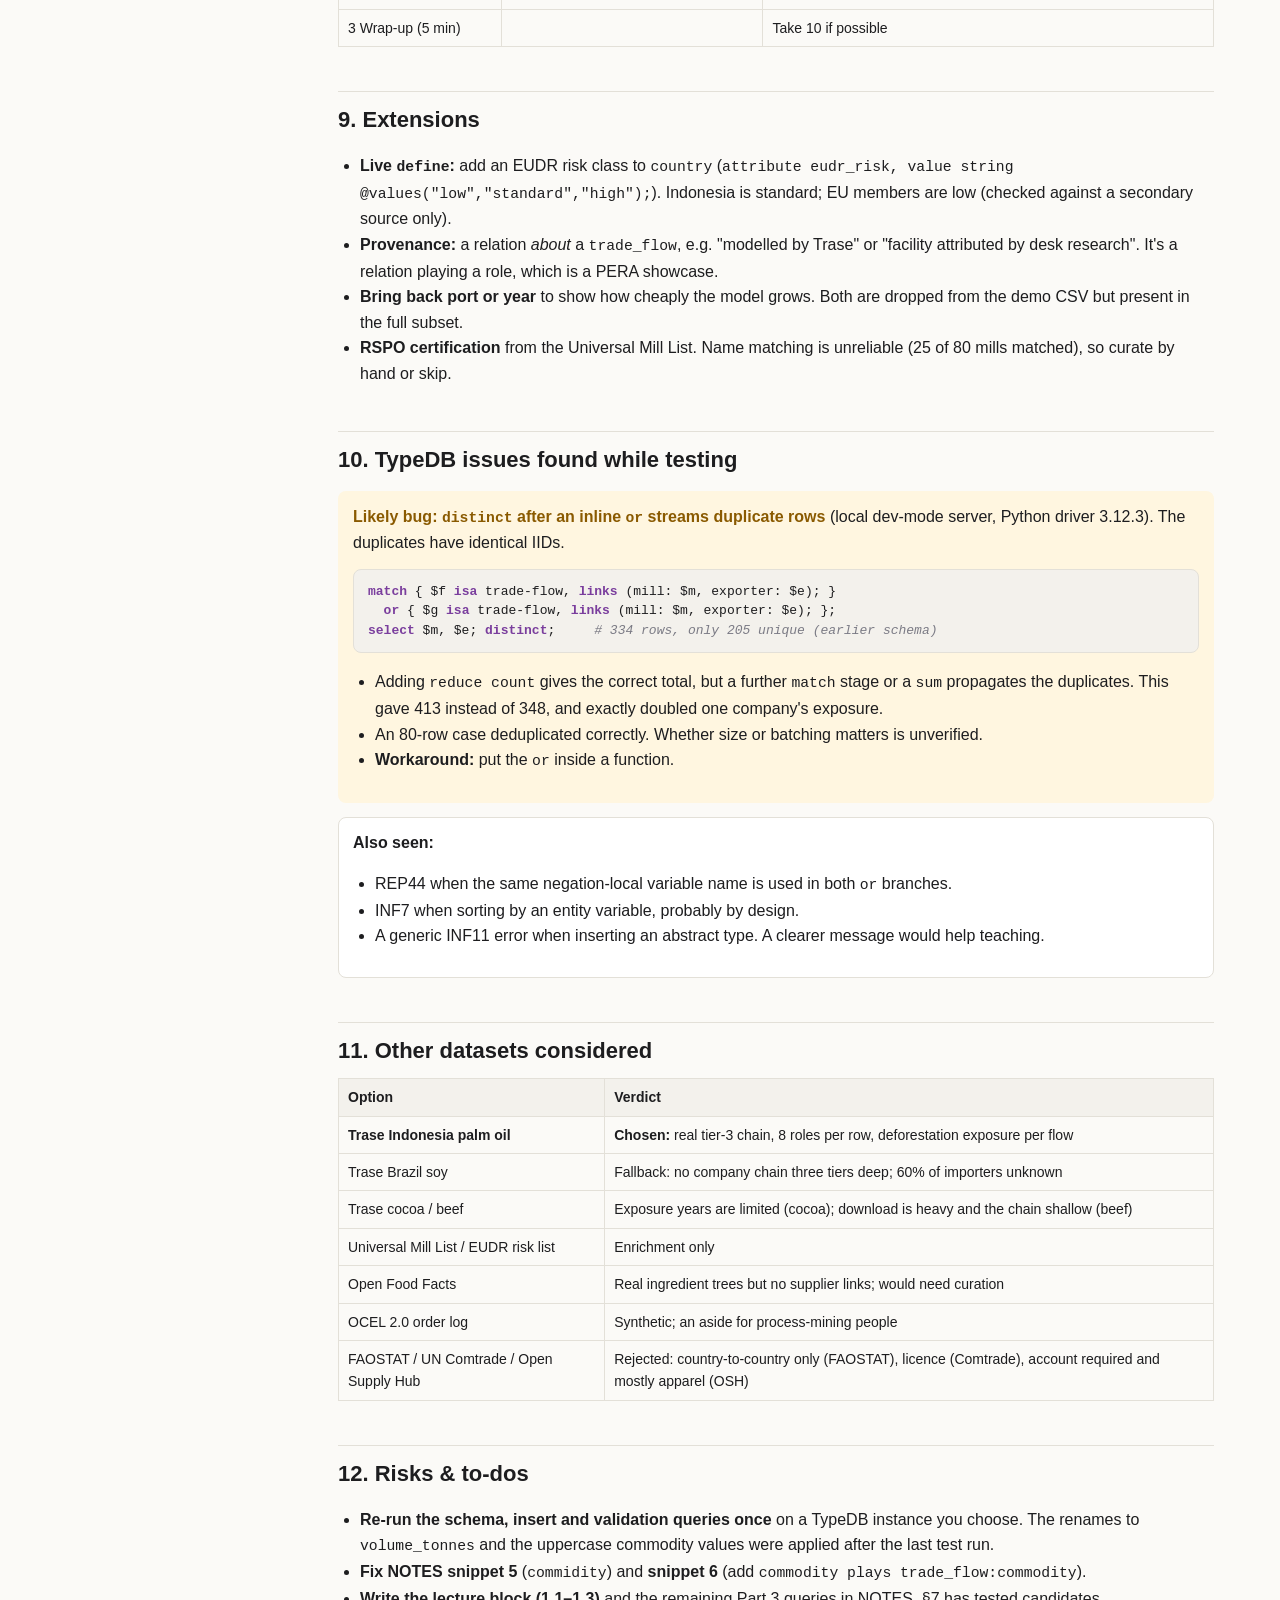
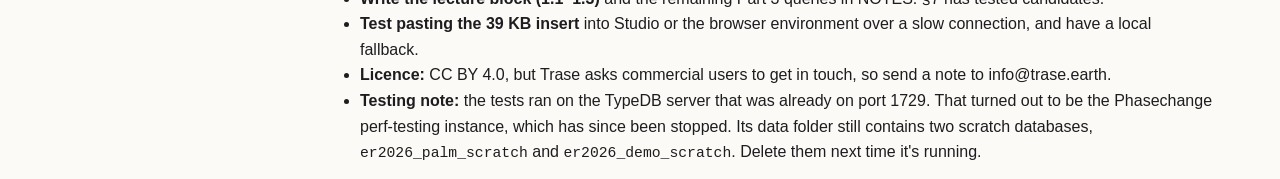
==== commit 4b39bdfa: "Drop the unused mill from the deforestation-by-importer query Co-Authored-By: Claude Opus 5.5 <norep" ====
--- a/ER2026-tutorial-dataset-guide.html
+++ b/ER2026-tutorial-dataset-guide.html
@@ -304,7 +304,7 @@
 
 <h3>Q5 · The tier-3 challenge: deforestation exposure by EU importer</h3>
 <pre><span class="k">match</span>
-  $f <span class="k">isa</span> trade_flow, <span class="k">links</span> (importer: $i, mill: $m), <span class="k">has</span> deforestation_ha $d;
+  $f <span class="k">isa</span> trade_flow, <span class="k">links</span> (importer: $i), <span class="k">has</span> deforestation_ha $d;
   $i <span class="k">has</span> company_name $importer;
 <span class="k">reduce</span> $total_ha = <span class="k">sum</span>($d) <span class="k">groupby</span> $importer;
 <span class="k">sort</span> $total_ha <span class="k">desc</span>;</pre>
